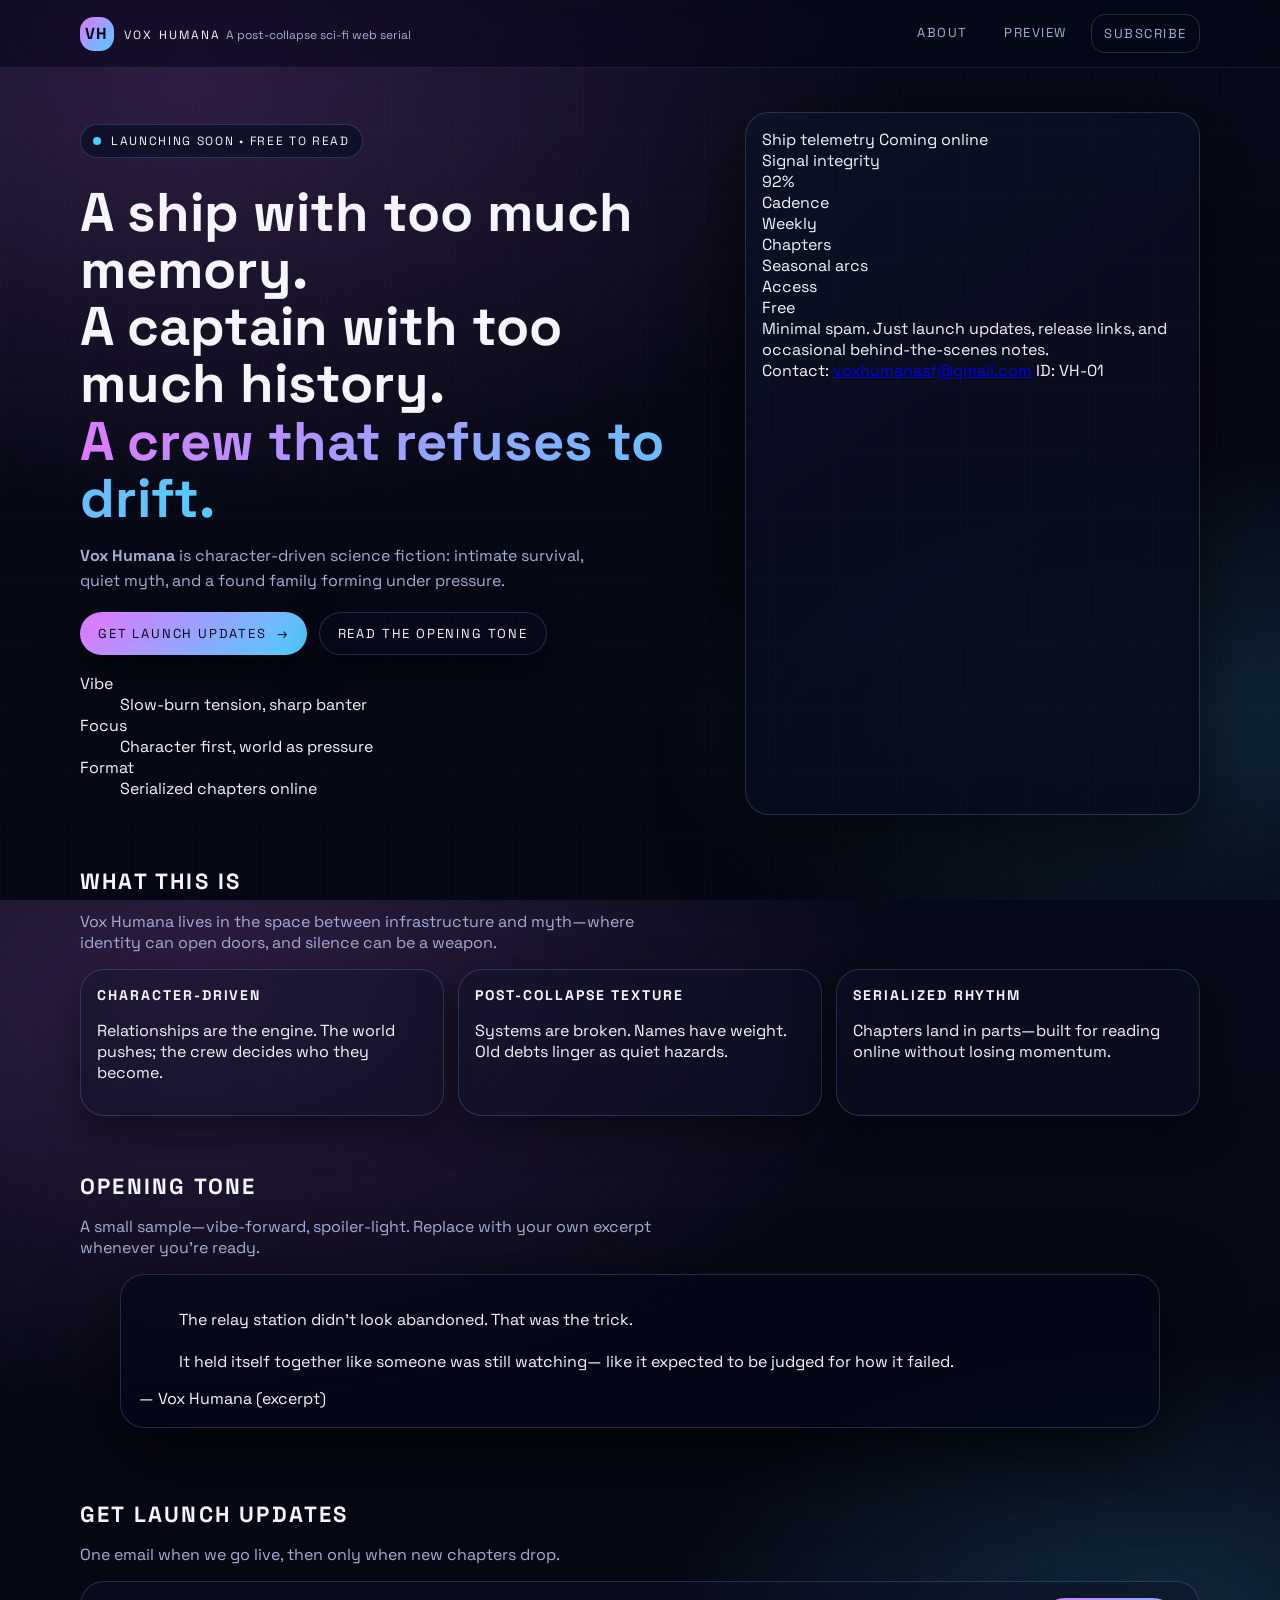
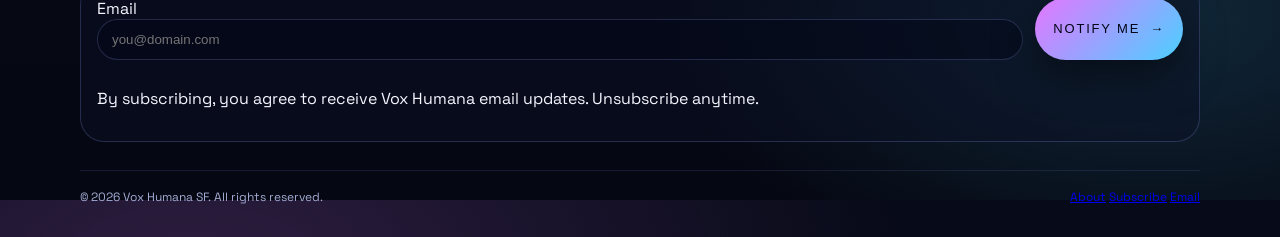
==== index.html @ fac0cde0 "Alterations General alterations." ====
<!DOCTYPE html>
<html lang="en">
<head>
  <meta charset="UTF-8" />
  <meta name="viewport" content="width=device-width, initial-scale=1" />
  <title>Vox Humana · A Post-Collapse Sci-Fi Web Serial</title>
  <meta name="description" content="Vox Humana is a character-driven science fiction web serial about a ship, a myth, and the people trying to live with both. Launching soon at voxhumanasf.com." />
  <meta name="robots" content="index,follow" />

  <!-- Open Graph / Social -->
  <meta property="og:type" content="website" />
  <meta property="og:title" content="Vox Humana – Web Serial Fiction Coming Soon" />
  <meta property="og:description" content="A ship with too much memory, a captain with too much history, and a crew that refuses to drift. Vox Humana is a web serial science fiction story, launching soon." />
  <meta property="og:url" content="https://voxhumanasf.com" />
  <meta property="og:image" content="https://voxhumanasf.com/og-image.jpg" />

  <!-- Twitter Card -->
  <meta name="twitter:card" content="summary_large_image" />
  <meta name="twitter:title" content="Vox Humana – Web Serial Fiction Coming Soon" />
  <meta name="twitter:description" content="Character-driven SF about a ship, a myth, and the crew caught between them. Vox Humana launches soon at voxhumanasf.com." />
  <meta name="twitter:image" content="https://voxhumanasf.com/og-image.jpg" />

  <!-- Schema.org -->
  <script type="application/ld+json">
  {
    "@context": "https://schema.org",
    "@type": "CreativeWorkSeries",
    "name": "Vox Humana",
    "alternateName": "Vox Humana SF",
    "url": "https://voxhumanasf.com",
    "inLanguage": "en-US",
    "isAccessibleForFree": true,
    "description": "Vox Humana is a character-driven science fiction web serial about a ship, a myth, and the people trying to live with both.",
    "author": {
      "@type": "Person",
      "name": ""
    }
  }
  </script>

  <!-- Favicon -->
  <link rel="icon" type="image/x-icon" href="/favicon.ico" />

  <!-- Fonts -->
  <link rel="preconnect" href="https://fonts.googleapis.com" />
  <link rel="preconnect" href="https://fonts.gstatic.com" crossorigin />
  <link href="https://fonts.googleapis.com/css2?family=Space+Grotesk:wght@400;500;600;700&display=swap" rel="stylesheet" />

  <link href="style.css" rel="stylesheet" />
</head>

<body>
  <a class="skip" href="#content">Skip to content</a>

  <div class="bg" aria-hidden="true"></div>

  <header class="topbar">
    <div class="wrap topbar-inner">
      <a class="brand" href="#" aria-label="Vox Humana home">
        <span class="brand-mark" aria-hidden="true">VH</span>
        <span class="brand-text">
          <span class="brand-kicker">Vox Humana</span>
          <span class="brand-sub">A post-collapse sci-fi web serial</span>
        </span>
      </a>

      <nav class="nav" aria-label="Primary">
        <a href="#about">About</a>
        <a href="#preview">Preview</a>
        <a href="#subscribe" class="nav-cta">Subscribe</a>
      </nav>
    </div>
  </header>

  <main id="content" class="wrap">
    <section class="hero" aria-label="Intro">
      <div class="hero-copy">
        <p class="badge">
          <span class="dot" aria-hidden="true"></span>
          Launching soon • free to read
        </p>

        <h1>
          A ship with too much memory.<br/>
          A captain with too much history.<br/>
          <span class="grad">A crew that refuses to drift.</span>
        </h1>

        <p class="lede">
          <strong>Vox Humana</strong> is character-driven science fiction: intimate survival, quiet myth, and
          a found family forming under pressure.
        </p>

        <div class="cta-row">
          <a class="btn primary" href="#subscribe">
            Get launch updates
            <span class="arrow" aria-hidden="true">→</span>
          </a>
          <a class="btn ghost" href="#preview">Read the opening tone</a>
        </div>

        <dl class="signals" aria-label="Series signals">
          <div class="sig">
            <dt>Vibe</dt>
            <dd>Slow-burn tension, sharp banter</dd>
          </div>
          <div class="sig">
            <dt>Focus</dt>
            <dd>Character first, world as pressure</dd>
          </div>
          <div class="sig">
            <dt>Format</dt>
            <dd>Serialized chapters online</dd>
          </div>
        </dl>
      </div>

      <aside class="hero-panel" aria-label="Status panel">
        <div class="panel-head">
          <span class="panel-title">Ship telemetry</span>
          <span class="panel-status">
            <span class="status-led" aria-hidden="true"></span>
            Coming online
          </span>
        </div>

        <div class="panel-body">
          <div class="metric">
            <div class="m-label">Signal integrity</div>
            <div class="m-value">92%</div>
            <div class="m-bar" role="presentation"><span style="width:92%"></span></div>
          </div>

          <div class="grid">
            <div class="cell">
              <div class="c-label">Cadence</div>
              <div class="c-value">Weekly</div>
            </div>
            <div class="cell">
              <div class="c-label">Chapters</div>
              <div class="c-value">Seasonal arcs</div>
            </div>
            <div class="cell">
              <div class="c-label">Access</div>
              <div class="c-value">Free</div>
            </div>
          </div>

          <div class="panel-note">
            Minimal spam. Just launch updates, release links, and occasional behind-the-scenes notes.
          </div>
        </div>

        <div class="panel-foot">
          <span class="tiny">
            Contact:
            <a href="mailto:voxhumanasf@gmail.com">voxhumanasf@gmail.com</a>
          </span>
          <span class="tiny muted">ID: VH-01</span>
        </div>
      </aside>
    </section>

    <section id="about" class="section">
      <div class="section-head">
        <h2>What this is</h2>
        <p>
          Vox Humana lives in the space between infrastructure and myth—where identity can open doors,
          and silence can be a weapon.
        </p>
      </div>

      <div class="cards">
        <article class="card">
          <h3>Character-driven</h3>
          <p>Relationships are the engine. The world pushes; the crew decides who they become.</p>
        </article>
        <article class="card">
          <h3>Post-collapse texture</h3>
          <p>Systems are broken. Names have weight. Old debts linger as quiet hazards.</p>
        </article>
        <article class="card">
          <h3>Serialized rhythm</h3>
          <p>Chapters land in parts—built for reading online without losing momentum.</p>
        </article>
      </div>
    </section>

    <section id="preview" class="section preview" aria-label="Preview">
      <div class="section-head">
        <h2>Opening tone</h2>
        <p>A small sample—vibe-forward, spoiler-light. Replace with your own excerpt whenever you’re ready.</p>
      </div>

      <figure class="excerpt" role="group" aria-label="Excerpt">
        <blockquote>
          The relay station didn’t look abandoned. That was the trick.<br/><br/>
          It held itself together like someone was still watching—
          like it expected to be judged for how it failed.
        </blockquote>
        <figcaption>— Vox Humana (excerpt)</figcaption>
      </figure>
    </section>

    <section id="subscribe" class="section subscribe" aria-label="Subscribe">
      <div class="section-head">
        <h2>Get launch updates</h2>
        <p>One email when we go live, then only when new chapters drop.</p>
      </div>

      <form class="form" id="signup" novalidate>
        <label class="field">
          <span>Email</span>
          <input id="email" name="email" type="email" autocomplete="email" placeholder="you@domain.com" required />
        </label>

        <button class="btn primary" type="submit">
          Notify me
          <span class="arrow" aria-hidden="true">→</span>
        </button>

        <p class="fineprint">
          By subscribing, you agree to receive Vox Humana email updates. Unsubscribe anytime.
        </p>

        <div class="form-msg" id="msg" role="status" aria-live="polite"></div>
      </form>
    </section>

    <footer class="footer">
      <div class="footer-inner">
        <span>© <span id="year"></span> Vox Humana SF. All rights reserved.</span>
        <span class="footer-links">
          <a href="#about">About</a>
          <a href="#subscribe">Subscribe</a>
          <a href="mailto:voxhumanasf@gmail.com">Email</a>
        </span>
      </div>
    </footer>
  </main>

  <script>
    // Year
    document.getElementById("year").textContent = new Date().getFullYear();

    // Lightweight client-side validation (no backend wired)
    const form = document.getElementById("signup");
    const email = document.getElementById("email");
    const msg = document.getElementById("msg");

    function setMsg(type, text) {
      msg.className = "form-msg " + type;
      msg.textContent = text;
    }

    form.addEventListener("submit", (e) => {
      e.preventDefault();
      const value = (email.value || "").trim();

      if (!value) {
        email.focus();
        setMsg("error", "Add an email address to get launch updates.");
        return;
      }

      if (!email.checkValidity()) {
        email.focus();
        setMsg("error", "That email doesn’t look right. Double-check the format.");
        return;
      }

      // TODO: connect to your provider (Buttondown/Mailchimp/etc.)
      setMsg("success", "You’re on the list. Watch for launch day.");
      form.reset();
    });
  </script>
</body>
</html>
---- style.css ----
/* Vox Humana — Landing Page Styles
   Clean sci-fi aesthetic · glass panels · accessible contrast
*/

:root {
  --bg0: #050712;
  --bg1: #070a18;

  --surface: rgba(11, 16, 36, 0.78);
  --surface-soft: rgba(12, 18, 40, 0.42);
  --stroke: rgba(148, 163, 255, 0.22);

  --text-main: #f5f5ff;
  --text-muted: #a6add6;

  --accent-a: #e476ff;
  --accent-b: #4bd0ff;

  --shadow-lg: 0 28px 80px rgba(0, 0, 0, 0.65);
  --shadow-md: 0 14px 40px rgba(0, 0, 0, 0.5);
  --focus-ring: 0 0 0 3px rgba(75, 208, 255, 0.25);

  --radius-sm: 14px;
  --radius-md: 18px;
  --radius-lg: 24px;
  --radius-pill: 999px;

  --max-width: 1120px;
}

/* Reset / Base */
* {
  box-sizing: border-box;
}

html,
body {
  height: 100%;
}

body {
  margin: 0;
  font-family: "Space Grotesk", system-ui, -apple-system, Segoe UI, Roboto,
    Arial, sans-serif;
  color: var(--text-main);
  background:
    radial-gradient(
      1200px 700px at 15% 10%,
      rgba(228, 118, 255, 0.18),
      transparent 60%
    ),
    radial-gradient(
      900px 500px at 90% 80%,
      rgba(75, 208, 255, 0.16),
      transparent 55%
    ),
    linear-gradient(180deg, var(--bg1), var(--bg0));
}

/* Background texture */
.bg {
  position: fixed;
  inset: 0;
  pointer-events: none;
  opacity: 0.55;
  background:
    repeating-linear-gradient(
      90deg,
      rgba(255, 255, 255, 0.02) 0 1px,
      transparent 1px 64px
    ),
    repeating-linear-gradient(
      0deg,
      rgba(255, 255, 255, 0.02) 0 1px,
      transparent 1px 64px
    );
  mix-blend-mode: screen;
}

/* Layout helpers */
.wrap {
  width: min(var(--max-width), calc(100% - 32px));
  margin-inline: auto;
}

.skip {
  position: absolute;
  left: -999px;
}

.skip:focus {
  left: 16px;
  top: 16px;
  padding: 10px 12px;
  background: rgba(2, 6, 23, 0.9);
  border-radius: var(--radius-sm);
  z-index: 9999;
}

/* Topbar */
.topbar {
  position: sticky;
  top: 0;
  z-index: 50;
  backdrop-filter: blur(14px) saturate(140%);
  background: rgba(5, 7, 18, 0.55);
  border-bottom: 1px solid rgba(148, 163, 255, 0.12);
}

.topbar-inner {
  display: flex;
  justify-content: space-between;
  align-items: center;
  padding: 14px 0;
}

/* Brand */
.brand {
  display: flex;
  align-items: center;
  gap: 10px;
  text-decoration: none;
  color: var(--text-main);
}

.brand-mark {
  width: 34px;
  height: 34px;
  display: grid;
  place-items: center;
  border-radius: var(--radius-sm);
  font-weight: 700;
  letter-spacing: 0.12em;
  background: linear-gradient(135deg, var(--accent-a), var(--accent-b));
  color: #020617;
}

.brand-kicker {
  font-size: 12px;
  letter-spacing: 0.18em;
  text-transform: uppercase;
}

.brand-sub {
  font-size: 12px;
  color: var(--text-muted);
}

/* Nav */
.nav {
  display: flex;
  gap: 12px;
}

.nav a {
  text-decoration: none;
  color: var(--text-muted);
  font-size: 13px;
  letter-spacing: 0.12em;
  text-transform: uppercase;
  padding: 10px 12px;
  border-radius: var(--radius-sm);
}

.nav a:hover {
  background: rgba(148, 163, 255, 0.08);
}

.nav-cta {
  border: 1px solid var(--stroke);
}

/* Hero */
.hero {
  display: grid;
  grid-template-columns: 1.4fr 1fr;
  gap: 28px;
  padding: 44px 0 24px;
}

.badge {
  display: inline-flex;
  align-items: center;
  gap: 10px;
  padding: 8px 12px;
  font-size: 12px;
  text-transform: uppercase;
  letter-spacing: 0.14em;
  border-radius: var(--radius-pill);
  background: var(--surface);
  border: 1px solid var(--stroke);
}

.dot {
  width: 8px;
  height: 8px;
  border-radius: 50%;
  background: var(--accent-b);
  box-shadow: 0 0 0 0 rgba(75, 208, 255, 0.6);
  animation: pulse 1.8s infinite;
}

@keyframes pulse {
  0% {
    box-shadow: 0 0 0 0 rgba(75, 208, 255, 0.6);
  }
  70% {
    box-shadow: 0 0 0 14px rgba(75, 208, 255, 0);
  }
  100% {
    box-shadow: 0 0 0 0 rgba(75, 208, 255, 0);
  }
}

h1 {
  margin: 14px 0 10px;
  font-size: clamp(2.1rem, 3vw + 1rem, 3.4rem);
  line-height: 1.05;
}

.grad {
  background: linear-gradient(135deg, var(--accent-a), var(--accent-b));
  -webkit-background-clip: text;
  background-clip: text;
  color: transparent;
}

.lede {
  max-width: 52ch;
  color: var(--text-muted);
  line-height: 1.6;
}

/* Buttons */
.cta-row {
  display: flex;
  gap: 12px;
  margin: 18px 0;
  flex-wrap: wrap;
}

.btn {
  display: inline-flex;
  align-items: center;
  gap: 10px;
  padding: 12px 18px;
  border-radius: var(--radius-pill);
  font-size: 13px;
  letter-spacing: 0.14em;
  text-transform: uppercase;
  text-decoration: none;
  border: 1px solid var(--stroke);
  background: var(--surface);
  color: var(--text-main);
  box-shadow: var(--shadow-md);
  transition: transform 0.15s ease;
}

.btn:hover {
  transform: translateY(-1px);
}

.btn.primary {
  background: linear-gradient(135deg, var(--accent-a), var(--accent-b));
  color: #020617;
  border: none;
}

.btn.ghost {
  background: rgba(12, 18, 40, 0.2);
}

/* Hero panel */
.hero-panel {
  border-radius: var(--radius-lg);
  padding: 16px;
  background: linear-gradient(
    145deg,
    rgba(12, 18, 40, 0.75),
    rgba(6, 10, 24, 0.85)
  );
  border: 1px solid var(--stroke);
  box-shadow: var(--shadow-lg);
}

/* Sections */
.section {
  padding: 28px 0;
}

.section-head h2 {
  margin: 0;
  font-size: 22px;
  letter-spacing: 0.1em;
  text-transform: uppercase;
}

.section-head p {
  color: var(--text-muted);
  max-width: 60ch;
}

/* Cards */
.cards {
  display: grid;
  grid-template-columns: repeat(3, 1fr);
  gap: 14px;
}

.card {
  background: var(--surface-soft);
  border-radius: var(--radius-lg);
  padding: 16px;
  border: 1px solid var(--stroke);
  box-shadow: var(--shadow-md);
}

.card h3 {
  margin: 0 0 8px;
  font-size: 14px;
  letter-spacing: 0.14em;
  text-transform: uppercase;
}

/* Excerpt */
.excerpt {
  background: rgba(2, 6, 23, 0.6);
  border-radius: var(--radius-lg);
  padding: 18px;
  border: 1px solid var(--stroke);
  box-shadow: var(--shadow-lg);
}

/* Subscribe form */
.form {
  display: grid;
  grid-template-columns: 1fr auto;
  gap: 12px;
  padding: 16px;
  border-radius: var(--radius-lg);
  background: var(--surface-soft);
  border: 1px solid var(--stroke);
}

input[type="email"] {
  width: 100%;
  padding: 12px 14px;
  border-radius: var(--radius-pill);
  border: 1px solid var(--stroke);
  background: rgba(2, 6, 23, 0.5);
  color: var(--text-main);
}

input:focus-visible {
  outline: none;
  box-shadow: var(--focus-ring);
}

/* Footer */
.footer {
  border-top: 1px solid rgba(148, 163, 255, 0.12);
  padding: 18px 0 32px;
  font-size: 12px;
  color: var(--text-muted);
}

.footer-inner {
  display: flex;
  justify-content: space-between;
  gap: 12px;
  flex-wrap: wrap;
}

/* Responsive */
@media (max-width: 960px) {
  .hero {
    grid-template-columns: 1fr;
  }
  .cards {
    grid-template-columns: 1fr;
  }
  .form {
    grid-template-columns: 1fr;
  }
}

/* Reduced motion */
@media (prefers-reduced-motion: reduce) {
  .dot {
    animation: none;
  }
  .btn {
    transition: none;
  }
}
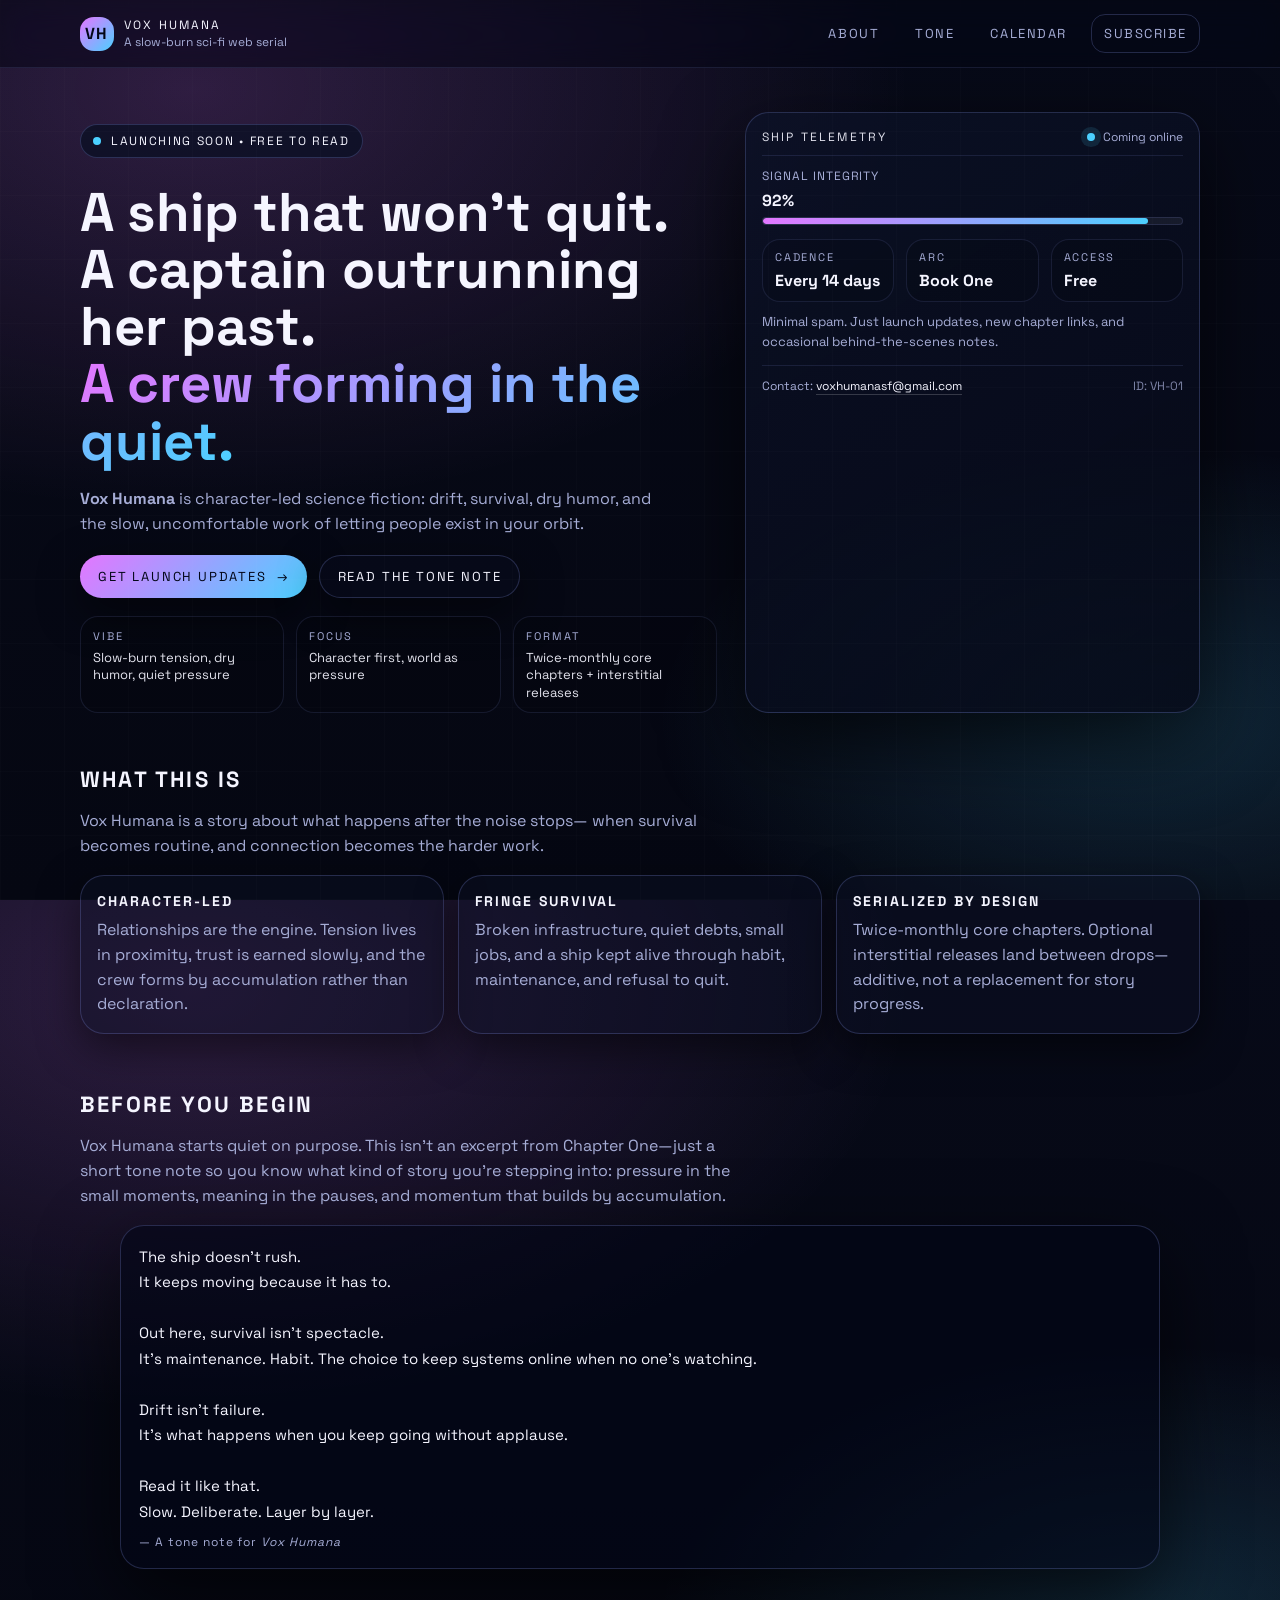
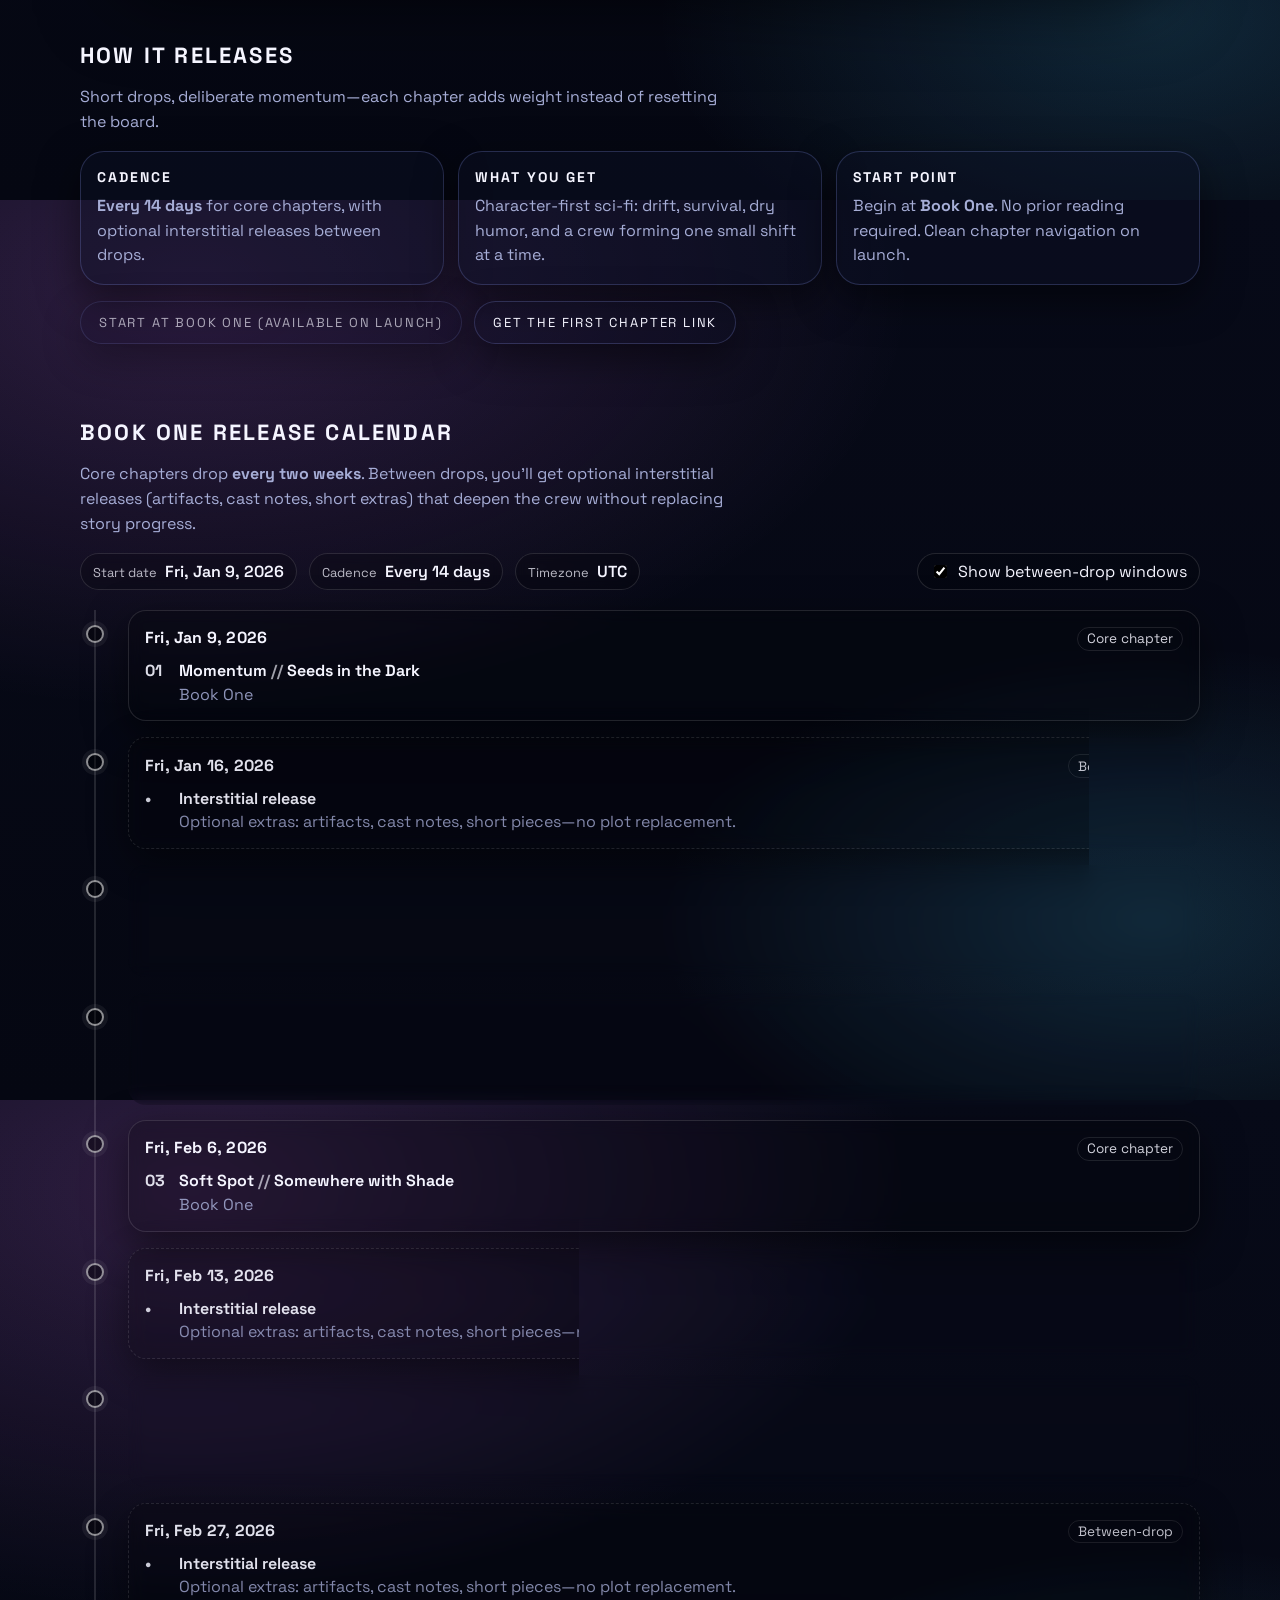
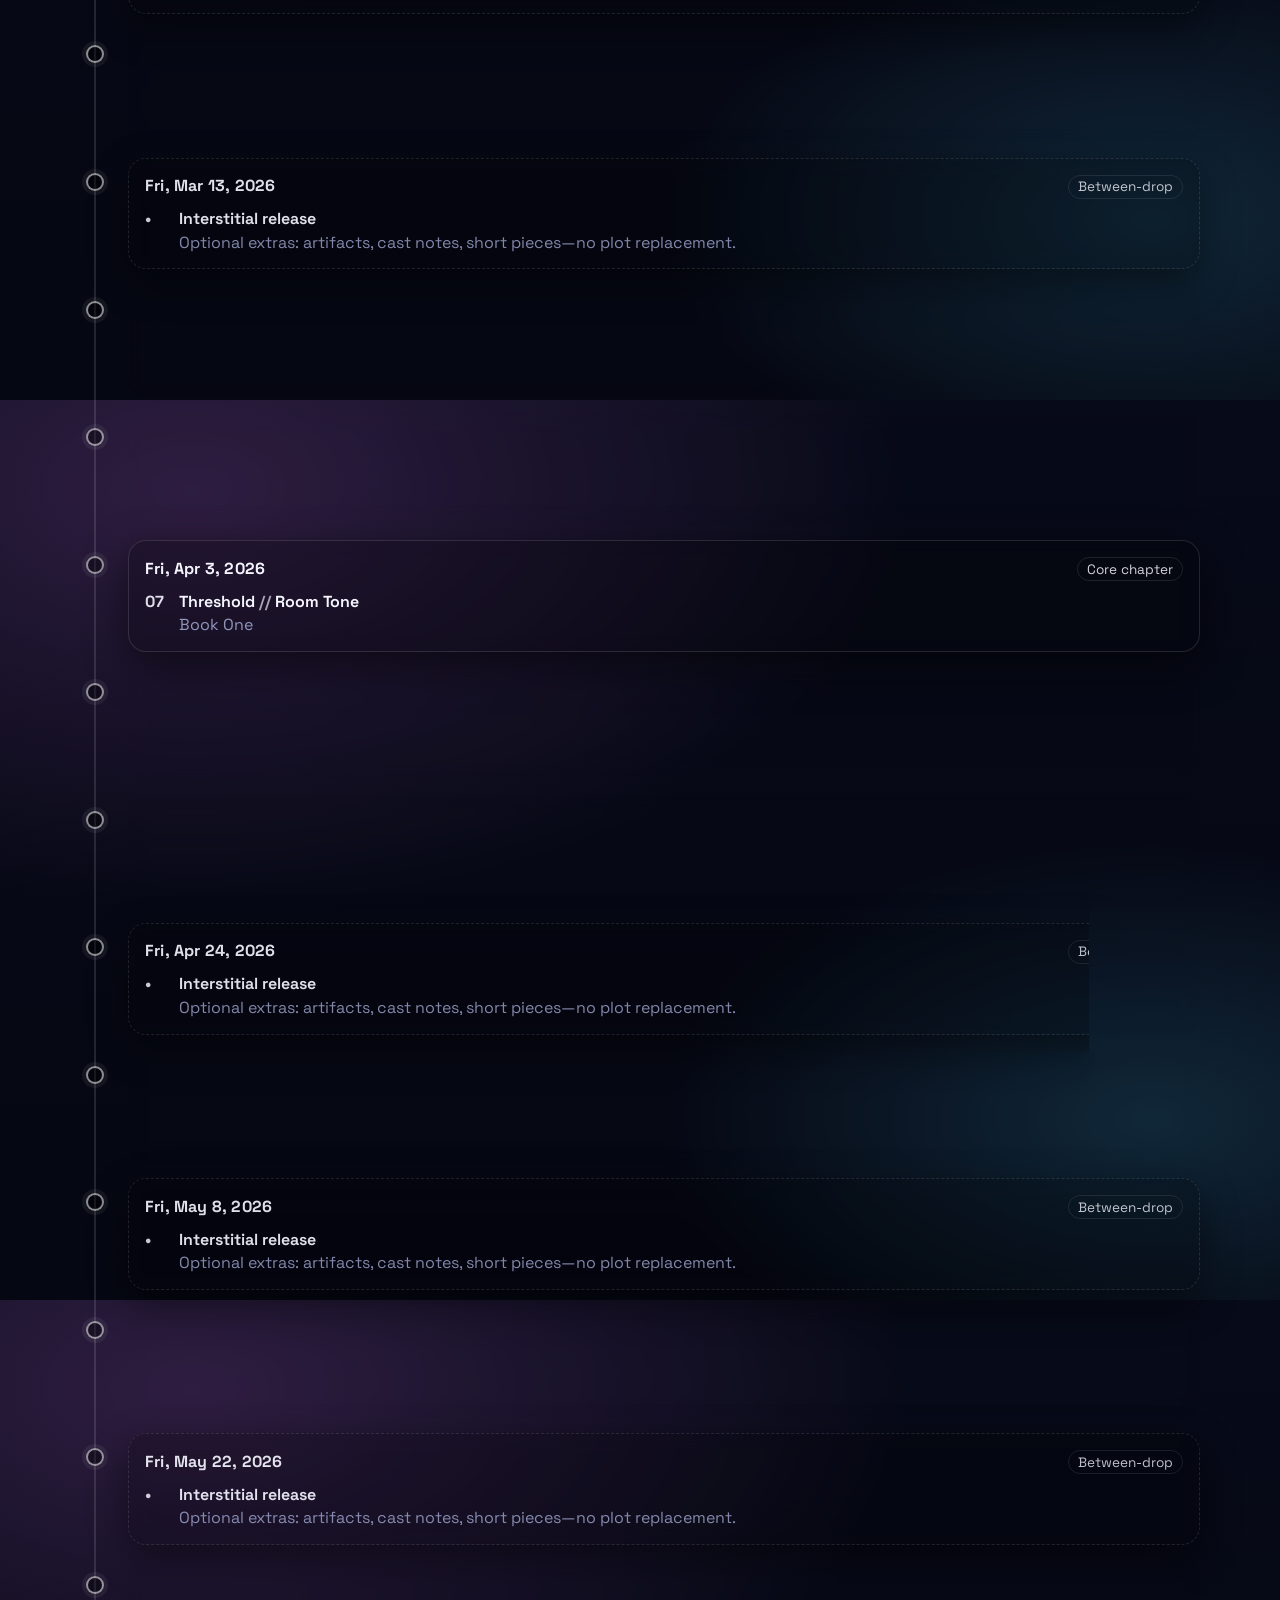
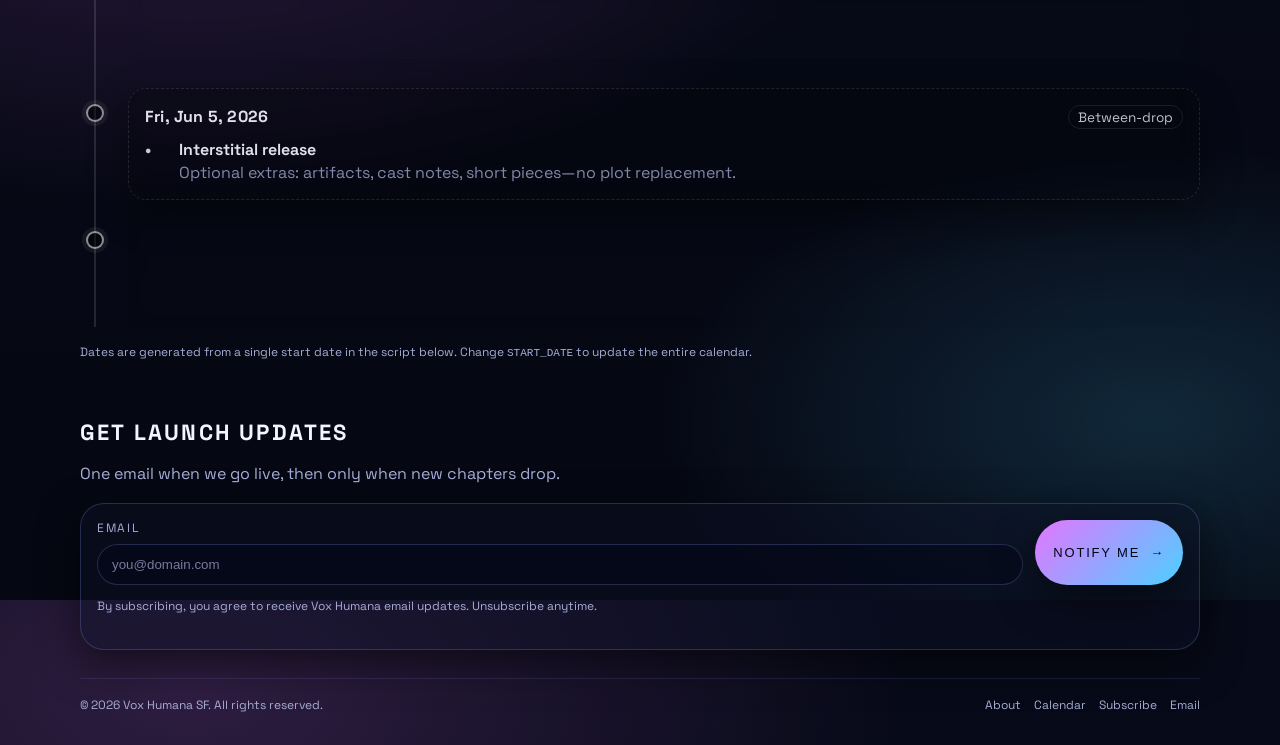
==== commit 5422f28e: "Added Calendar" ====
--- a/index.html
+++ b/index.html
@@ -3,21 +3,22 @@
 <head>
   <meta charset="UTF-8" />
   <meta name="viewport" content="width=device-width, initial-scale=1" />
-  <title>Vox Humana · A Post-Collapse Sci-Fi Web Serial</title>
-  <meta name="description" content="Vox Humana is a character-driven science fiction web serial about a ship, a myth, and the people trying to live with both. Launching soon at voxhumanasf.com." />
+  <title>Vox Humana · A Slow-Burn Sci-Fi Web Serial</title>
+
+  <meta name="description" content="Vox Humana is a character-led sci-fi web serial about drift, debt, and the uneasy beginnings of a crew. Free to read. Launching soon at voxhumanasf.com." />
   <meta name="robots" content="index,follow" />
 
   <!-- Open Graph / Social -->
   <meta property="og:type" content="website" />
   <meta property="og:title" content="Vox Humana – Web Serial Fiction Coming Soon" />
-  <meta property="og:description" content="A ship with too much memory, a captain with too much history, and a crew that refuses to drift. Vox Humana is a web serial science fiction story, launching soon." />
+  <meta property="og:description" content="A ship that won’t quit, a captain outrunning her past, and a crew forming in the quiet. Vox Humana is a twice-monthly serial with interstitial releases between drops." />
   <meta property="og:url" content="https://voxhumanasf.com" />
   <meta property="og:image" content="https://voxhumanasf.com/og-image.jpg" />
 
   <!-- Twitter Card -->
   <meta name="twitter:card" content="summary_large_image" />
   <meta name="twitter:title" content="Vox Humana – Web Serial Fiction Coming Soon" />
-  <meta name="twitter:description" content="Character-driven SF about a ship, a myth, and the crew caught between them. Vox Humana launches soon at voxhumanasf.com." />
+  <meta name="twitter:description" content="A character-led sci-fi serial: twice-monthly core chapters, plus interstitial releases between drops. Launching soon at voxhumanasf.com." />
   <meta name="twitter:image" content="https://voxhumanasf.com/og-image.jpg" />
 
   <!-- Schema.org -->
@@ -30,7 +31,7 @@
     "url": "https://voxhumanasf.com",
     "inLanguage": "en-US",
     "isAccessibleForFree": true,
-    "description": "Vox Humana is a character-driven science fiction web serial about a ship, a myth, and the people trying to live with both.",
+    "description": "Vox Humana is a character-led science fiction web serial about drift, debt, and the uneasy beginnings of a crew.",
     "author": {
       "@type": "Person",
       "name": ""
@@ -51,7 +52,6 @@
 
 <body>
   <a class="skip" href="#content">Skip to content</a>
-
   <div class="bg" aria-hidden="true"></div>
 
   <header class="topbar">
@@ -60,13 +60,14 @@
         <span class="brand-mark" aria-hidden="true">VH</span>
         <span class="brand-text">
           <span class="brand-kicker">Vox Humana</span>
-          <span class="brand-sub">A post-collapse sci-fi web serial</span>
+          <span class="brand-sub">A slow-burn sci-fi web serial</span>
         </span>
       </a>
 
       <nav class="nav" aria-label="Primary">
         <a href="#about">About</a>
-        <a href="#preview">Preview</a>
+        <a href="#preview">Tone</a>
+        <a href="#calendar">Calendar</a>
         <a href="#subscribe" class="nav-cta">Subscribe</a>
       </nav>
     </div>
@@ -81,14 +82,14 @@
         </p>
 
         <h1>
-          A ship with too much memory.<br/>
-          A captain with too much history.<br/>
-          <span class="grad">A crew that refuses to drift.</span>
+          A ship that won’t quit.<br/>
+          A captain outrunning her past.<br/>
+          <span class="grad">A crew forming in the quiet.</span>
         </h1>
 
         <p class="lede">
-          <strong>Vox Humana</strong> is character-driven science fiction: intimate survival, quiet myth, and
-          a found family forming under pressure.
+          <strong>Vox Humana</strong> is character-led science fiction: drift, survival, dry humor, and the slow,
+          uncomfortable work of letting people exist in your orbit.
         </p>
 
         <div class="cta-row">
@@ -96,13 +97,13 @@
             Get launch updates
             <span class="arrow" aria-hidden="true">→</span>
           </a>
-          <a class="btn ghost" href="#preview">Read the opening tone</a>
+          <a class="btn ghost" href="#preview">Read the tone note</a>
         </div>
 
         <dl class="signals" aria-label="Series signals">
           <div class="sig">
             <dt>Vibe</dt>
-            <dd>Slow-burn tension, sharp banter</dd>
+            <dd>Slow-burn tension, dry humor, quiet pressure</dd>
           </div>
           <div class="sig">
             <dt>Focus</dt>
@@ -110,7 +111,7 @@
           </div>
           <div class="sig">
             <dt>Format</dt>
-            <dd>Serialized chapters online</dd>
+            <dd>Twice-monthly core chapters + interstitial releases</dd>
           </div>
         </dl>
       </div>
@@ -134,11 +135,11 @@
           <div class="grid">
             <div class="cell">
               <div class="c-label">Cadence</div>
-              <div class="c-value">Weekly</div>
+              <div class="c-value">Every 14 days</div>
             </div>
             <div class="cell">
-              <div class="c-label">Chapters</div>
-              <div class="c-value">Seasonal arcs</div>
+              <div class="c-label">Arc</div>
+              <div class="c-value">Book One</div>
             </div>
             <div class="cell">
               <div class="c-label">Access</div>
@@ -147,7 +148,7 @@
           </div>
 
           <div class="panel-note">
-            Minimal spam. Just launch updates, release links, and occasional behind-the-scenes notes.
+            Minimal spam. Just launch updates, new chapter links, and occasional behind-the-scenes notes.
           </div>
         </div>
 
@@ -165,41 +166,139 @@
       <div class="section-head">
         <h2>What this is</h2>
         <p>
-          Vox Humana lives in the space between infrastructure and myth—where identity can open doors,
-          and silence can be a weapon.
+          Vox Humana is a story about what happens after the noise stops—
+          when survival becomes routine, and connection becomes the harder work.
         </p>
       </div>
 
       <div class="cards">
         <article class="card">
-          <h3>Character-driven</h3>
-          <p>Relationships are the engine. The world pushes; the crew decides who they become.</p>
-        </article>
-        <article class="card">
-          <h3>Post-collapse texture</h3>
-          <p>Systems are broken. Names have weight. Old debts linger as quiet hazards.</p>
-        </article>
-        <article class="card">
-          <h3>Serialized rhythm</h3>
-          <p>Chapters land in parts—built for reading online without losing momentum.</p>
-        </article>
-      </div>
-    </section>
-
-    <section id="preview" class="section preview" aria-label="Preview">
+          <h3>Character-led</h3>
+          <p>
+            Relationships are the engine. Tension lives in proximity, trust is earned slowly,
+            and the crew forms by accumulation rather than declaration.
+          </p>
+        </article>
+
+        <article class="card">
+          <h3>Fringe survival</h3>
+          <p>
+            Broken infrastructure, quiet debts, small jobs, and a ship kept alive
+            through habit, maintenance, and refusal to quit.
+          </p>
+        </article>
+
+        <article class="card">
+          <h3>Serialized by design</h3>
+          <p>
+            Twice-monthly core chapters. Optional interstitial releases land between drops—
+            additive, not a replacement for story progress.
+          </p>
+        </article>
+      </div>
+    </section>
+
+    <section id="preview" class="section preview" aria-label="Tone note">
       <div class="section-head">
-        <h2>Opening tone</h2>
-        <p>A small sample—vibe-forward, spoiler-light. Replace with your own excerpt whenever you’re ready.</p>
-      </div>
-
-      <figure class="excerpt" role="group" aria-label="Excerpt">
+        <h2>Before you begin</h2>
+        <p>
+          Vox Humana starts quiet on purpose. This isn’t an excerpt from Chapter One—just a short tone note
+          so you know what kind of story you’re stepping into: pressure in the small moments, meaning in the pauses,
+          and momentum that builds by accumulation.
+        </p>
+      </div>
+
+      <figure class="excerpt" role="group" aria-label="Tone note">
         <blockquote>
-          The relay station didn’t look abandoned. That was the trick.<br/><br/>
-          It held itself together like someone was still watching—
-          like it expected to be judged for how it failed.
+          The ship doesn’t rush.<br/>
+          It keeps moving because it has to.<br/><br/>
+
+          Out here, survival isn’t spectacle.<br/>
+          It’s maintenance. Habit. The choice to keep systems online when no one’s watching.<br/><br/>
+
+          Drift isn’t failure.<br/>
+          It’s what happens when you keep going without applause.<br/><br/>
+
+          Read it like that.<br/>
+          Slow. Deliberate. Layer by layer.
         </blockquote>
-        <figcaption>— Vox Humana (excerpt)</figcaption>
+        <figcaption>— A tone note for <em>Vox Humana</em></figcaption>
       </figure>
+    </section>
+
+    <section id="details" class="section" aria-label="Release details">
+      <div class="section-head">
+        <h2>How it releases</h2>
+        <p>
+          Short drops, deliberate momentum—each chapter adds weight instead of resetting the board.
+        </p>
+      </div>
+
+      <div class="cards">
+        <article class="card">
+          <h3>Cadence</h3>
+          <p><strong>Every 14 days</strong> for core chapters, with optional interstitial releases between drops.</p>
+        </article>
+
+        <article class="card">
+          <h3>What you get</h3>
+          <p>Character-first sci-fi: drift, survival, dry humor, and a crew forming one small shift at a time.</p>
+        </article>
+
+        <article class="card">
+          <h3>Start point</h3>
+          <p>Begin at <strong>Book One</strong>. No prior reading required. Clean chapter navigation on launch.</p>
+        </article>
+      </div>
+
+      <div class="cta-row" style="margin-top: 1rem;">
+        <a class="btn ghost" href="#" aria-disabled="true" onclick="return false;">
+          Start at Book One (available on launch)
+        </a>
+        <a class="btn ghost" href="#subscribe">
+          Get the first chapter link
+        </a>
+      </div>
+    </section>
+
+    <section id="calendar" class="section calendar" aria-label="Book One release calendar">
+      <div class="section-head">
+        <h2>Book One release calendar</h2>
+        <p>
+          Core chapters drop <strong>every two weeks</strong>. Between drops, you’ll get optional interstitial releases
+          (artifacts, cast notes, short extras) that deepen the crew without replacing story progress.
+        </p>
+      </div>
+
+      <div class="calendar-controls" role="group" aria-label="Calendar controls">
+        <div class="calendar-meta">
+          <div class="meta-pill">
+            <span class="meta-label">Start date</span>
+            <span class="meta-value" id="calStartPretty">—</span>
+          </div>
+          <div class="meta-pill">
+            <span class="meta-label">Cadence</span>
+            <span class="meta-value">Every 14 days</span>
+          </div>
+          <div class="meta-pill">
+            <span class="meta-label">Timezone</span>
+            <span class="meta-value" id="calTz">—</span>
+          </div>
+        </div>
+
+        <label class="toggle">
+          <input type="checkbox" id="showInterludes" checked />
+          <span>Show between-drop windows</span>
+        </label>
+      </div>
+
+      <ol class="timeline" id="releaseTimeline" aria-label="Release timeline">
+        <!-- Items populated by JS -->
+      </ol>
+
+      <p class="fineprint calendar-note">
+        Dates are generated from a single start date in the script below. Change <code>START_DATE</code> to update the entire calendar.
+      </p>
     </section>
 
     <section id="subscribe" class="section subscribe" aria-label="Subscribe">
@@ -232,6 +331,7 @@
         <span>© <span id="year"></span> Vox Humana SF. All rights reserved.</span>
         <span class="footer-links">
           <a href="#about">About</a>
+          <a href="#calendar">Calendar</a>
           <a href="#subscribe">Subscribe</a>
           <a href="mailto:voxhumanasf@gmail.com">Email</a>
         </span>
@@ -240,7 +340,9 @@
   </main>
 
   <script>
-    // Year
+    // =========================
+    // Global: Year + Signup
+    // =========================
     document.getElementById("year").textContent = new Date().getFullYear();
 
     // Lightweight client-side validation (no backend wired)
@@ -274,5 +376,121 @@
       form.reset();
     });
   </script>
+
+  <script>
+    // =========================
+    // Release Calendar Settings
+    // =========================
+    // EDIT THIS DATE to shift the whole calendar:
+    // Use ISO format: YYYY-MM-DD
+    const START_DATE = "2026-01-09";     // <-- change me
+    const INTERVAL_DAYS = 14;            // core chapter cadence
+    const INCLUDE_INTERLUDES_DEFAULT = true;
+
+    // Chapter data (Book One)
+    const CHAPTERS = [
+      { num: "01", a: "Momentum",            b: "Seeds in the Dark" },
+      { num: "02", a: "Echo Drift",          b: "Curiosity’s Allowed" },
+      { num: "03", a: "Soft Spot",           b: "Somewhere with Shade" },
+      { num: "04", a: "Pattern Recognition", b: "The Door Left Open" },
+      { num: "05", a: "Decision Vector",     b: "For Whoever’s Left" },
+      { num: "06", a: "No Way Back",         b: "Born First" },
+      { num: "07", a: "Threshold",           b: "Room Tone" },
+      { num: "08", a: "Half-Open",           b: "Presence" },
+      { num: "09", a: "Audition",            b: "Audition" },
+      { num: "10", a: "Manual Mode",         b: "Location Only" },
+      { num: "11", a: "Resonance",           b: "Resonance" },
+      { num: "12", a: "Epilogue",            b: "Black Box" }
+    ];
+
+    function addDays(date, days) {
+      const d = new Date(date);
+      d.setDate(d.getDate() + days);
+      return d;
+    }
+
+    function formatDate(d) {
+      return new Intl.DateTimeFormat(undefined, {
+        weekday: "short",
+        year: "numeric",
+        month: "short",
+        day: "numeric"
+      }).format(d);
+    }
+
+    function getTimezoneLabel() {
+      try {
+        return Intl.DateTimeFormat().resolvedOptions().timeZone || "Local";
+      } catch {
+        return "Local";
+      }
+    }
+
+    function buildTimeline(includeInterludes) {
+      const list = document.getElementById("releaseTimeline");
+      list.innerHTML = "";
+
+      // Parse start date in local time safely (noon avoids DST edge weirdness)
+      const start = new Date(START_DATE + "T12:00:00");
+      document.getElementById("calStartPretty").textContent = formatDate(start);
+      document.getElementById("calTz").textContent = getTimezoneLabel();
+
+      CHAPTERS.forEach((ch, idx) => {
+        const releaseDate = addDays(start, idx * INTERVAL_DAYS);
+
+        // Core chapter item
+        const li = document.createElement("li");
+        li.className = "timeline-item";
+        li.innerHTML = `
+          <span class="timeline-dot" aria-hidden="true"></span>
+          <div class="timeline-card">
+            <div class="timeline-top">
+              <div class="release-date">${formatDate(releaseDate)}</div>
+              <div class="release-tag">Core chapter</div>
+            </div>
+
+            <div class="chapter-line">
+              <div class="ch-num">${ch.num}</div>
+              <div>
+                <div class="ch-title">${ch.a} <span style="opacity:.65"> // </span>${ch.b}</div>
+                <div class="ch-subtitle">Book One</div>
+              </div>
+            </div>
+          </div>
+        `;
+        list.appendChild(li);
+
+        // Optional interlude window: halfway between core drops (~7 days after)
+        if (includeInterludes && idx < CHAPTERS.length - 1) {
+          const interludeDate = addDays(releaseDate, Math.floor(INTERVAL_DAYS / 2));
+          const inter = document.createElement("li");
+          inter.className = "timeline-item";
+          inter.innerHTML = `
+            <span class="timeline-dot" aria-hidden="true"></span>
+            <div class="timeline-card interlude">
+              <div class="timeline-top">
+                <div class="release-date">${formatDate(interludeDate)}</div>
+                <div class="release-tag">Between-drop</div>
+              </div>
+              <div class="chapter-line">
+                <div class="ch-num">•</div>
+                <div>
+                  <div class="ch-title">Interstitial release</div>
+                  <div class="ch-subtitle">Optional extras: artifacts, cast notes, short pieces—no plot replacement.</div>
+                </div>
+              </div>
+            </div>
+          `;
+          list.appendChild(inter);
+        }
+      });
+    }
+
+    // Initialize calendar
+    const interludeToggle = document.getElementById("showInterludes");
+    interludeToggle.checked = INCLUDE_INTERLUDES_DEFAULT;
+    buildTimeline(interludeToggle.checked);
+    interludeToggle.addEventListener("change", () => buildTimeline(interludeToggle.checked));
+  </script>
 </body>
 </html>
--- a/style.css
+++ b/style.css
@@ -1,5 +1,6 @@
 /* Vox Humana — Landing Page Styles
    Clean sci-fi aesthetic · glass panels · accessible contrast
+   (Cleaned + tightened: consistent tokens, missing styles filled, calendar unified)
 */
 
 :root {
@@ -29,31 +30,17 @@
 }
 
 /* Reset / Base */
-* {
-  box-sizing: border-box;
-}
-
-html,
-body {
-  height: 100%;
-}
+* { box-sizing: border-box; }
+
+html, body { height: 100%; }
 
 body {
   margin: 0;
-  font-family: "Space Grotesk", system-ui, -apple-system, Segoe UI, Roboto,
-    Arial, sans-serif;
+  font-family: "Space Grotesk", system-ui, -apple-system, Segoe UI, Roboto, Arial, sans-serif;
   color: var(--text-main);
   background:
-    radial-gradient(
-      1200px 700px at 15% 10%,
-      rgba(228, 118, 255, 0.18),
-      transparent 60%
-    ),
-    radial-gradient(
-      900px 500px at 90% 80%,
-      rgba(75, 208, 255, 0.16),
-      transparent 55%
-    ),
+    radial-gradient(1200px 700px at 15% 10%, rgba(228, 118, 255, 0.18), transparent 60%),
+    radial-gradient(900px 500px at 90% 80%, rgba(75, 208, 255, 0.16), transparent 55%),
     linear-gradient(180deg, var(--bg1), var(--bg0));
 }
 
@@ -64,16 +51,8 @@
   pointer-events: none;
   opacity: 0.55;
   background:
-    repeating-linear-gradient(
-      90deg,
-      rgba(255, 255, 255, 0.02) 0 1px,
-      transparent 1px 64px
-    ),
-    repeating-linear-gradient(
-      0deg,
-      rgba(255, 255, 255, 0.02) 0 1px,
-      transparent 1px 64px
-    );
+    repeating-linear-gradient(90deg, rgba(255, 255, 255, 0.02) 0 1px, transparent 1px 64px),
+    repeating-linear-gradient(0deg,  rgba(255, 255, 255, 0.02) 0 1px, transparent 1px 64px);
   mix-blend-mode: screen;
 }
 
@@ -83,11 +62,7 @@
   margin-inline: auto;
 }
 
-.skip {
-  position: absolute;
-  left: -999px;
-}
-
+.skip { position: absolute; left: -999px; }
 .skip:focus {
   left: 16px;
   top: 16px;
@@ -96,6 +71,10 @@
   border-radius: var(--radius-sm);
   z-index: 9999;
 }
+
+/* Links */
+a { color: inherit; }
+a:focus-visible { outline: none; box-shadow: var(--focus-ring); border-radius: 10px; }
 
 /* Topbar */
 .topbar {
@@ -135,6 +114,8 @@
   color: #020617;
 }
 
+.brand-text { display: grid; gap: 1px; }
+
 .brand-kicker {
   font-size: 12px;
   letter-spacing: 0.18em;
@@ -150,6 +131,7 @@
 .nav {
   display: flex;
   gap: 12px;
+  align-items: center;
 }
 
 .nav a {
@@ -162,13 +144,9 @@
   border-radius: var(--radius-sm);
 }
 
-.nav a:hover {
-  background: rgba(148, 163, 255, 0.08);
-}
-
-.nav-cta {
-  border: 1px solid var(--stroke);
-}
+.nav a:hover { background: rgba(148, 163, 255, 0.08); }
+
+.nav-cta { border: 1px solid var(--stroke); }
 
 /* Hero */
 .hero {
@@ -201,15 +179,9 @@
 }
 
 @keyframes pulse {
-  0% {
-    box-shadow: 0 0 0 0 rgba(75, 208, 255, 0.6);
-  }
-  70% {
-    box-shadow: 0 0 0 14px rgba(75, 208, 255, 0);
-  }
-  100% {
-    box-shadow: 0 0 0 0 rgba(75, 208, 255, 0);
-  }
+  0%   { box-shadow: 0 0 0 0 rgba(75, 208, 255, 0.6); }
+  70%  { box-shadow: 0 0 0 14px rgba(75, 208, 255, 0); }
+  100% { box-shadow: 0 0 0 0 rgba(75, 208, 255, 0); }
 }
 
 h1 {
@@ -226,7 +198,7 @@
 }
 
 .lede {
-  max-width: 52ch;
+  max-width: 58ch;
   color: var(--text-muted);
   line-height: 1.6;
 }
@@ -253,12 +225,12 @@
   background: var(--surface);
   color: var(--text-main);
   box-shadow: var(--shadow-md);
-  transition: transform 0.15s ease;
-}
-
-.btn:hover {
-  transform: translateY(-1px);
-}
+  transition: transform 0.15s ease, filter 0.15s ease;
+}
+
+.btn:hover { transform: translateY(-1px); }
+
+.btn:active { transform: translateY(0); filter: brightness(0.98); }
 
 .btn.primary {
   background: linear-gradient(135deg, var(--accent-a), var(--accent-b));
@@ -266,27 +238,155 @@
   border: none;
 }
 
-.btn.ghost {
-  background: rgba(12, 18, 40, 0.2);
+.btn.ghost { background: rgba(12, 18, 40, 0.2); }
+
+.btn[aria-disabled="true"] {
+  opacity: 0.65;
+  cursor: not-allowed;
+  pointer-events: none;
+  transform: none;
 }
 
 /* Hero panel */
 .hero-panel {
   border-radius: var(--radius-lg);
   padding: 16px;
-  background: linear-gradient(
-    145deg,
-    rgba(12, 18, 40, 0.75),
-    rgba(6, 10, 24, 0.85)
-  );
+  background: linear-gradient(145deg, rgba(12, 18, 40, 0.75), rgba(6, 10, 24, 0.85));
   border: 1px solid var(--stroke);
   box-shadow: var(--shadow-lg);
 }
 
+/* Panel internals (missing in original CSS) */
+.panel-head {
+  display: flex;
+  justify-content: space-between;
+  align-items: center;
+  gap: 12px;
+  padding-bottom: 10px;
+  border-bottom: 1px solid rgba(148, 163, 255, 0.12);
+  margin-bottom: 12px;
+}
+
+.panel-title {
+  font-size: 12px;
+  letter-spacing: 0.18em;
+  text-transform: uppercase;
+  opacity: 0.9;
+}
+
+.panel-status {
+  display: inline-flex;
+  align-items: center;
+  gap: 8px;
+  font-size: 12px;
+  color: var(--text-muted);
+}
+
+.status-led {
+  width: 8px;
+  height: 8px;
+  border-radius: 50%;
+  background: var(--accent-b);
+  box-shadow: 0 0 0 6px rgba(75, 208, 255, 0.12);
+}
+
+.metric { display: grid; gap: 6px; margin-bottom: 14px; }
+.m-label { font-size: 12px; color: var(--text-muted); letter-spacing: 0.08em; text-transform: uppercase; }
+.m-value { font-weight: 700; }
+.m-bar {
+  height: 8px;
+  border-radius: 999px;
+  background: rgba(255, 255, 255, 0.06);
+  border: 1px solid rgba(148, 163, 255, 0.14);
+  overflow: hidden;
+}
+.m-bar > span {
+  display: block;
+  height: 100%;
+  width: 0%;
+  border-radius: 999px;
+  background: linear-gradient(135deg, var(--accent-a), var(--accent-b));
+}
+
+.grid {
+  display: grid;
+  grid-template-columns: repeat(3, 1fr);
+  gap: 12px;
+  margin: 14px 0 10px;
+}
+
+.cell {
+  border: 1px solid rgba(148, 163, 255, 0.12);
+  background: rgba(0, 0, 0, 0.14);
+  border-radius: var(--radius-md);
+  padding: 10px 12px;
+}
+
+.c-label {
+  font-size: 11px;
+  letter-spacing: 0.16em;
+  text-transform: uppercase;
+  color: var(--text-muted);
+  margin-bottom: 6px;
+}
+
+.c-value { font-weight: 700; }
+
+.panel-note {
+  color: var(--text-muted);
+  font-size: 13px;
+  line-height: 1.5;
+  margin-top: 10px;
+}
+
+.panel-foot {
+  display: flex;
+  justify-content: space-between;
+  gap: 10px;
+  margin-top: 14px;
+  padding-top: 12px;
+  border-top: 1px solid rgba(148, 163, 255, 0.12);
+}
+
+.tiny { font-size: 12px; color: var(--text-muted); }
+.tiny a { color: var(--text-main); text-decoration: none; border-bottom: 1px solid rgba(255,255,255,.18); }
+.tiny a:hover { border-bottom-color: rgba(255,255,255,.4); }
+.muted { opacity: .75; }
+
+/* Signals list (missing in original CSS) */
+.signals {
+  display: grid;
+  grid-template-columns: repeat(3, minmax(0, 1fr));
+  gap: 12px;
+  margin: 18px 0 0;
+  padding: 0;
+}
+
+.sig {
+  border: 1px solid rgba(148, 163, 255, 0.12);
+  background: rgba(0, 0, 0, 0.14);
+  border-radius: var(--radius-md);
+  padding: 12px 12px 11px;
+}
+
+.sig dt {
+  font-size: 11px;
+  letter-spacing: 0.18em;
+  text-transform: uppercase;
+  color: var(--text-muted);
+  margin-bottom: 6px;
+}
+
+.sig dd {
+  margin: 0;
+  line-height: 1.35;
+  color: var(--text-main);
+  opacity: .92;
+  font-size: 13px;
+}
+
 /* Sections */
-.section {
-  padding: 28px 0;
-}
+.section { padding: 28px 0; }
 
 .section-head h2 {
   margin: 0;
@@ -297,7 +397,8 @@
 
 .section-head p {
   color: var(--text-muted);
-  max-width: 60ch;
+  max-width: 66ch;
+  line-height: 1.55;
 }
 
 /* Cards */
@@ -305,6 +406,7 @@
   display: grid;
   grid-template-columns: repeat(3, 1fr);
   gap: 14px;
+  margin-top: 12px;
 }
 
 .card {
@@ -320,6 +422,12 @@
   font-size: 14px;
   letter-spacing: 0.14em;
   text-transform: uppercase;
+}
+
+.card p {
+  margin: 0;
+  color: var(--text-muted);
+  line-height: 1.55;
 }
 
 /* Excerpt */
@@ -329,6 +437,21 @@
   padding: 18px;
   border: 1px solid var(--stroke);
   box-shadow: var(--shadow-lg);
+  margin-top: 12px;
+}
+
+blockquote {
+  margin: 0;
+  color: var(--text-main);
+  line-height: 1.7;
+  font-size: 15px;
+}
+
+figcaption {
+  margin-top: 10px;
+  color: var(--text-muted);
+  font-size: 12px;
+  letter-spacing: 0.08em;
 }
 
 /* Subscribe form */
@@ -340,6 +463,16 @@
   border-radius: var(--radius-lg);
   background: var(--surface-soft);
   border: 1px solid var(--stroke);
+  box-shadow: var(--shadow-md);
+  margin-top: 12px;
+}
+
+.field { display: grid; gap: 8px; }
+.field > span {
+  font-size: 12px;
+  letter-spacing: 0.14em;
+  text-transform: uppercase;
+  color: var(--text-muted);
 }
 
 input[type="email"] {
@@ -351,9 +484,29 @@
   color: var(--text-main);
 }
 
+input::placeholder { color: rgba(166, 173, 214, 0.7); }
+
 input:focus-visible {
   outline: none;
   box-shadow: var(--focus-ring);
+}
+
+.form-msg {
+  grid-column: 1 / -1;
+  margin-top: 6px;
+  font-size: 13px;
+  color: var(--text-muted);
+}
+
+.form-msg.success { color: rgba(75, 208, 255, 0.95); }
+.form-msg.error   { color: rgba(228, 118, 255, 0.95); }
+
+.fineprint {
+  grid-column: 1 / -1;
+  margin: 0;
+  color: var(--text-muted);
+  font-size: 12px;
+  line-height: 1.5;
 }
 
 /* Footer */
@@ -371,25 +524,160 @@
   flex-wrap: wrap;
 }
 
+.footer-links a {
+  color: var(--text-muted);
+  text-decoration: none;
+  margin-left: 10px;
+}
+
+.footer-links a:hover { color: var(--text-main); }
+
+/* ===== Release Calendar ===== */
+
+.calendar .calendar-controls {
+  display: flex;
+  gap: 1rem;
+  flex-wrap: wrap;
+  align-items: center;
+  justify-content: space-between;
+  margin-top: 1rem;
+}
+
+.calendar .calendar-meta {
+  display: flex;
+  gap: .75rem;
+  flex-wrap: wrap;
+}
+
+.calendar .meta-pill {
+  border: 1px solid rgba(255, 255, 255, 0.12);
+  background: rgba(0, 0, 0, 0.18);
+  border-radius: var(--radius-pill);
+  padding: .45rem .75rem;
+  display: inline-flex;
+  gap: .5rem;
+  align-items: baseline;
+  backdrop-filter: blur(6px);
+}
+
+.calendar .meta-label { font-size: .8rem; opacity: .75; }
+.calendar .meta-value { font-weight: 600; }
+
+.calendar .toggle {
+  display: inline-flex;
+  align-items: center;
+  gap: .5rem;
+  user-select: none;
+  border: 1px solid rgba(255, 255, 255, 0.12);
+  background: rgba(0, 0, 0, 0.18);
+  border-radius: var(--radius-pill);
+  padding: .45rem .75rem;
+  cursor: pointer;
+}
+
+.calendar .toggle input { accent-color: currentColor; }
+
+/* Timeline */
+.timeline {
+  list-style: none;
+  margin: 1.25rem 0 0;
+  padding: 0;
+  position: relative;
+}
+
+.timeline::before {
+  content: "";
+  position: absolute;
+  left: 14px;
+  top: 0;
+  bottom: 0;
+  width: 2px;
+  background: rgba(255, 255, 255, 0.12);
+}
+
+.timeline-item {
+  position: relative;
+  padding-left: 3rem;
+  margin: 0 0 1rem 0;
+}
+
+.timeline-dot {
+  position: absolute;
+  left: 6px;
+  top: .95rem;
+  width: 18px;
+  height: 18px;
+  border-radius: 999px;
+  border: 2px solid rgba(255, 255, 255, 0.55);
+  background: rgba(0, 0, 0, 0.35);
+  box-shadow: 0 0 0 4px rgba(255, 255, 255, 0.06);
+}
+
+.timeline-card {
+  border: 1px solid rgba(255, 255, 255, 0.12);
+  background: rgba(0, 0, 0, 0.22);
+  border-radius: var(--radius-md);
+  padding: 1rem 1rem .95rem;
+  backdrop-filter: blur(8px);
+  box-shadow: var(--shadow-md);
+}
+
+.timeline-top {
+  display: flex;
+  gap: 1rem;
+  flex-wrap: wrap;
+  align-items: baseline;
+  justify-content: space-between;
+}
+
+.release-date { font-weight: 700; letter-spacing: .2px; }
+
+.release-tag {
+  font-size: .85rem;
+  opacity: .85;
+  border: 1px solid rgba(255, 255, 255, 0.12);
+  border-radius: var(--radius-pill);
+  padding: .15rem .55rem;
+}
+
+.chapter-line {
+  margin-top: .6rem;
+  display: grid;
+  grid-template-columns: auto 1fr;
+  gap: .5rem .75rem;
+  align-items: start;
+}
+
+.ch-num { font-weight: 700; opacity: .9; min-width: 2.2ch; }
+.ch-title { font-weight: 650; }
+.ch-subtitle { opacity: .85; margin-top: .15rem; line-height: 1.35; color: var(--text-muted); }
+
+.interlude {
+  opacity: .92;
+  border-style: dashed;
+}
+
+.interlude .timeline-card {
+  border-style: dashed;
+  background: rgba(0, 0, 0, 0.18);
+}
+
+.calendar-note code {
+  font-family: ui-monospace, SFMono-Regular, Menlo, Monaco, Consolas, "Liberation Mono", "Courier New", monospace;
+  font-size: .92em;
+}
+
 /* Responsive */
 @media (max-width: 960px) {
-  .hero {
-    grid-template-columns: 1fr;
-  }
-  .cards {
-    grid-template-columns: 1fr;
-  }
-  .form {
-    grid-template-columns: 1fr;
-  }
+  .hero { grid-template-columns: 1fr; }
+  .cards { grid-template-columns: 1fr; }
+  .signals { grid-template-columns: 1fr; }
+  .grid { grid-template-columns: 1fr; }
+  .form { grid-template-columns: 1fr; }
 }
 
 /* Reduced motion */
 @media (prefers-reduced-motion: reduce) {
-  .dot {
-    animation: none;
-  }
-  .btn {
-    transition: none;
-  }
-}
+  .dot { animation: none; }
+  .btn { transition: none; }
+}
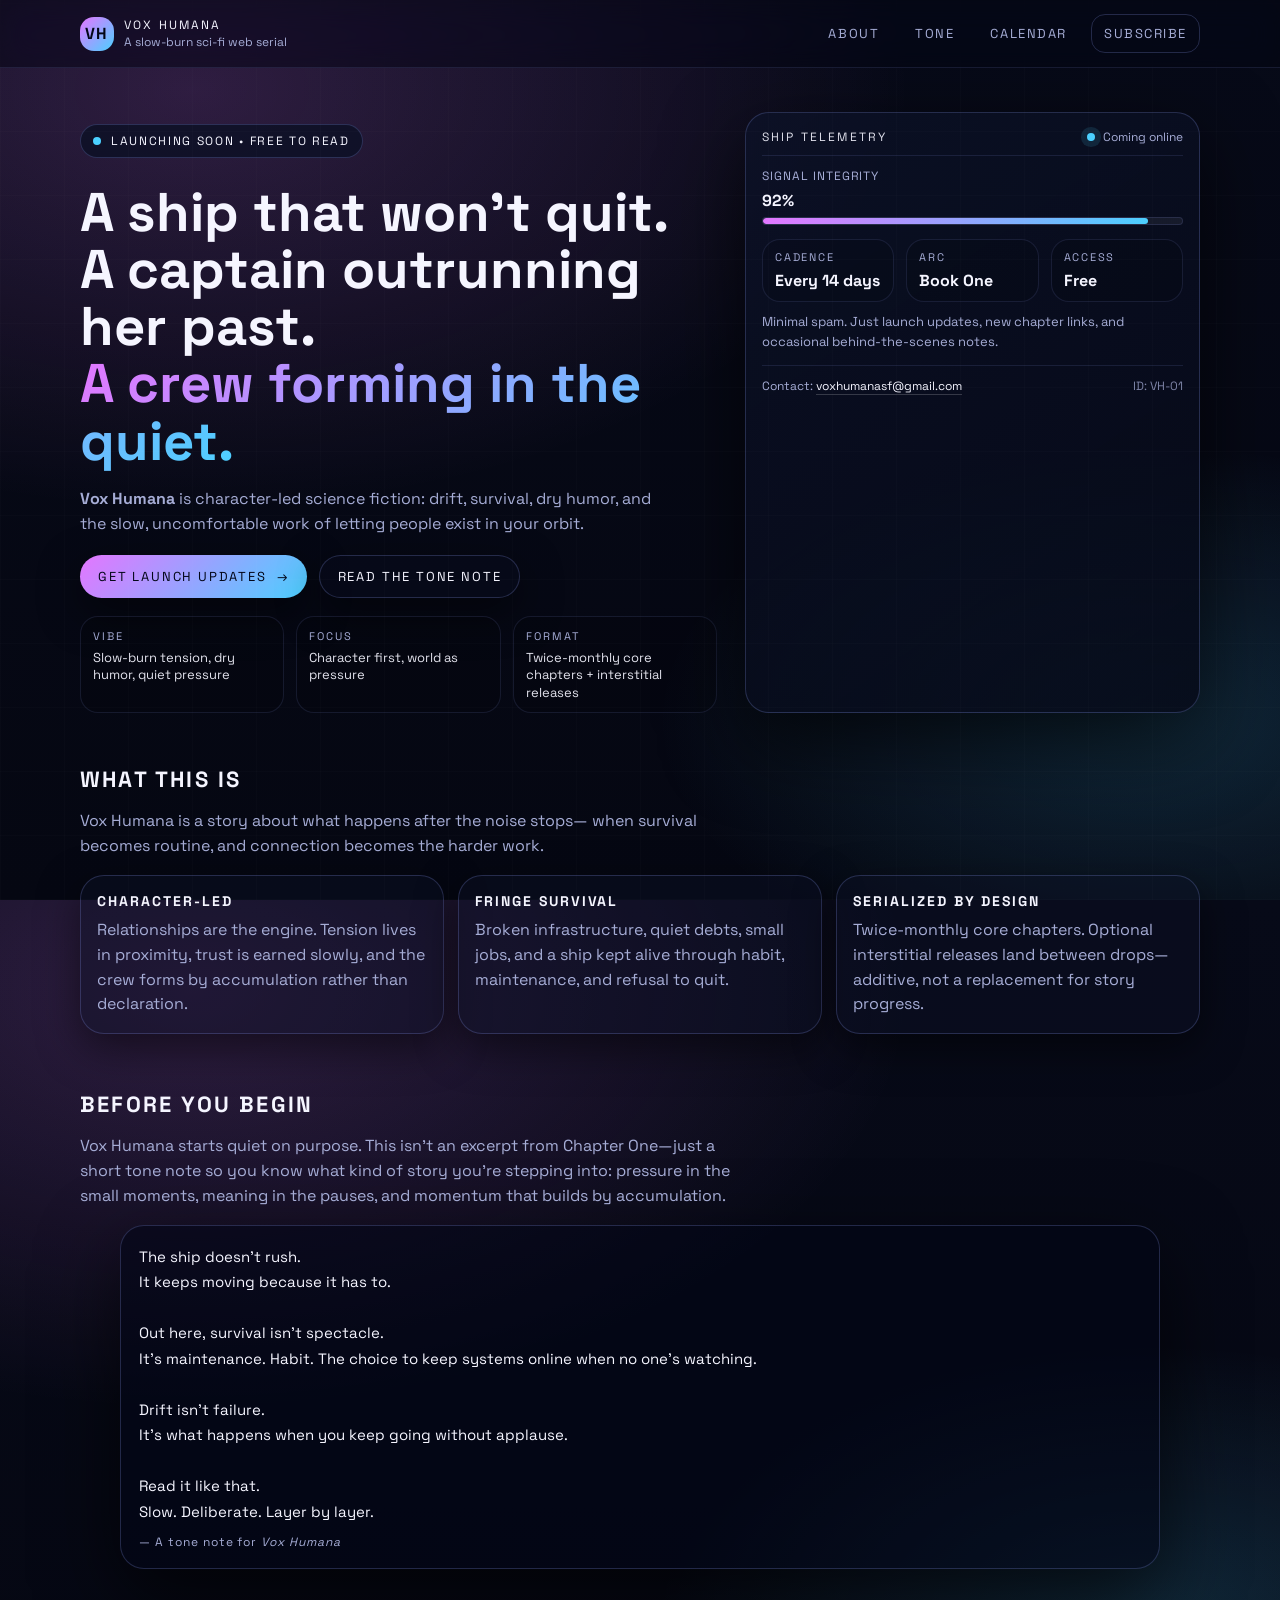
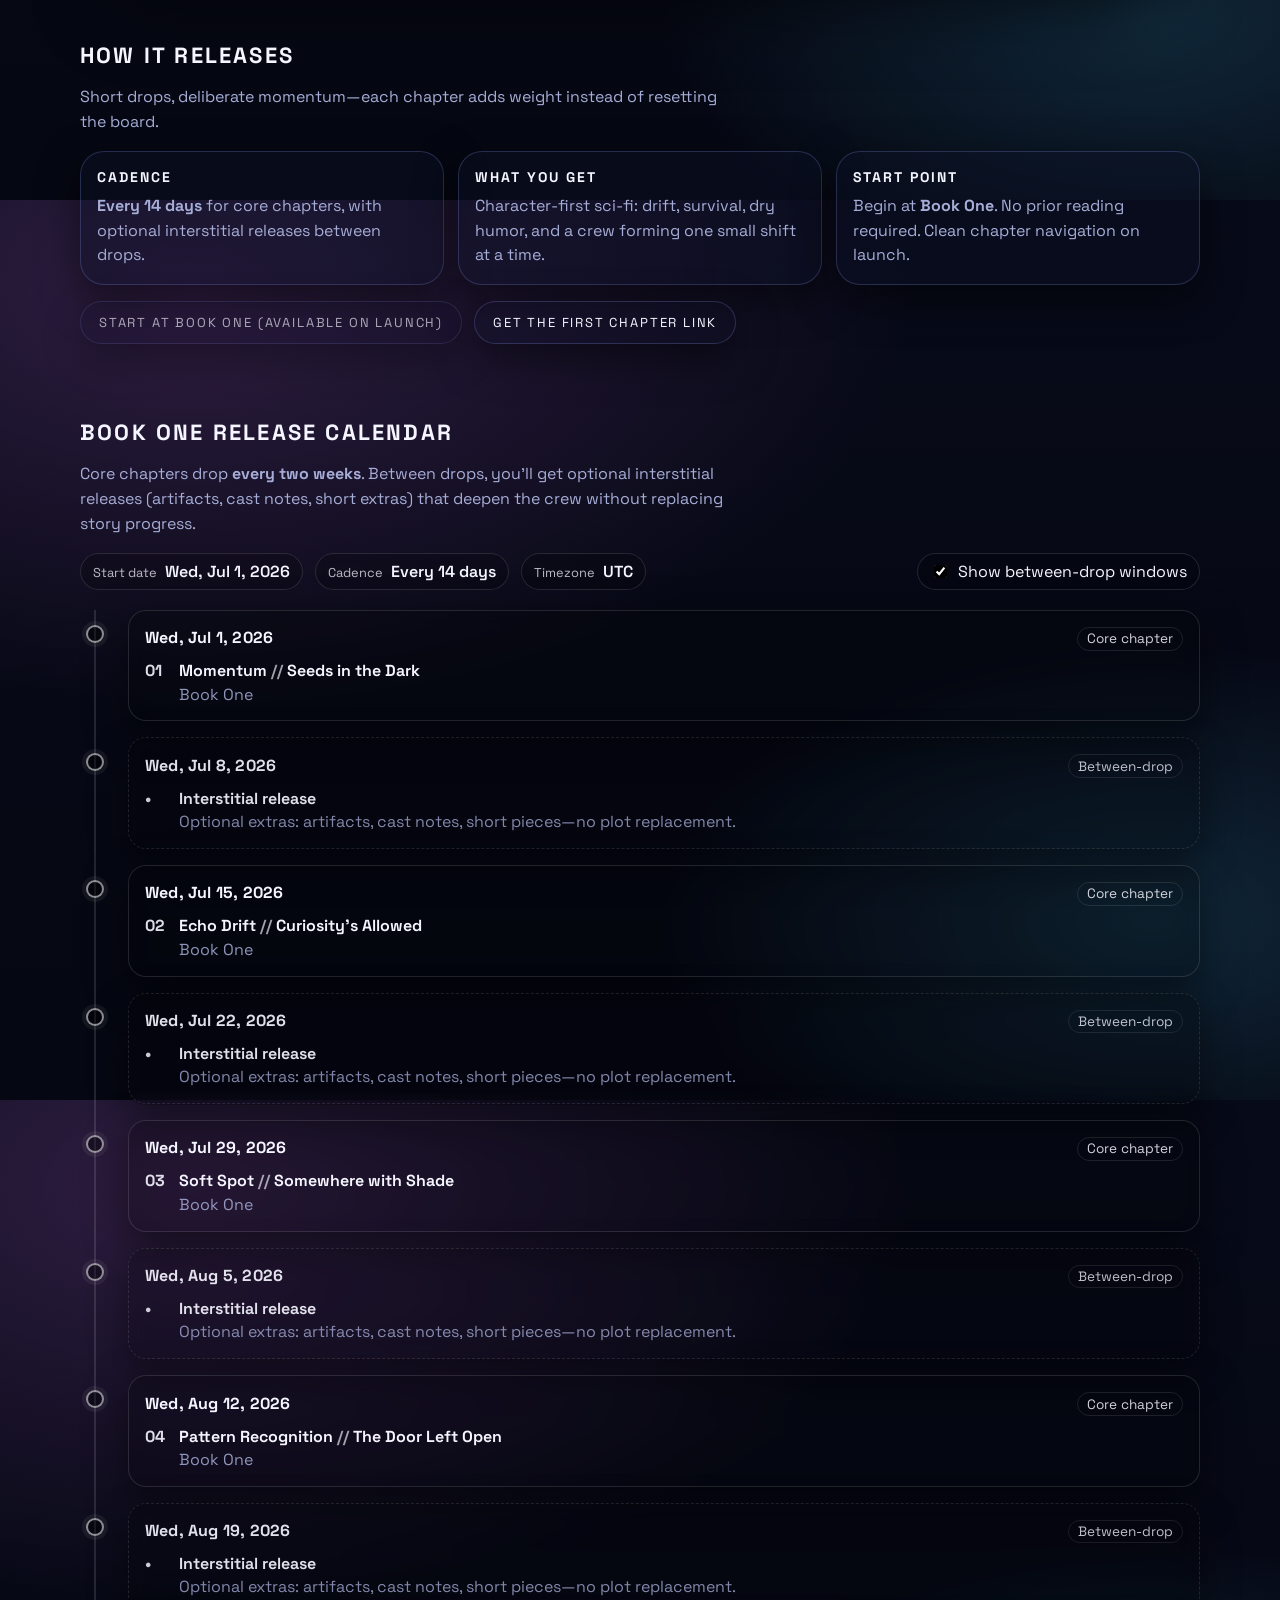
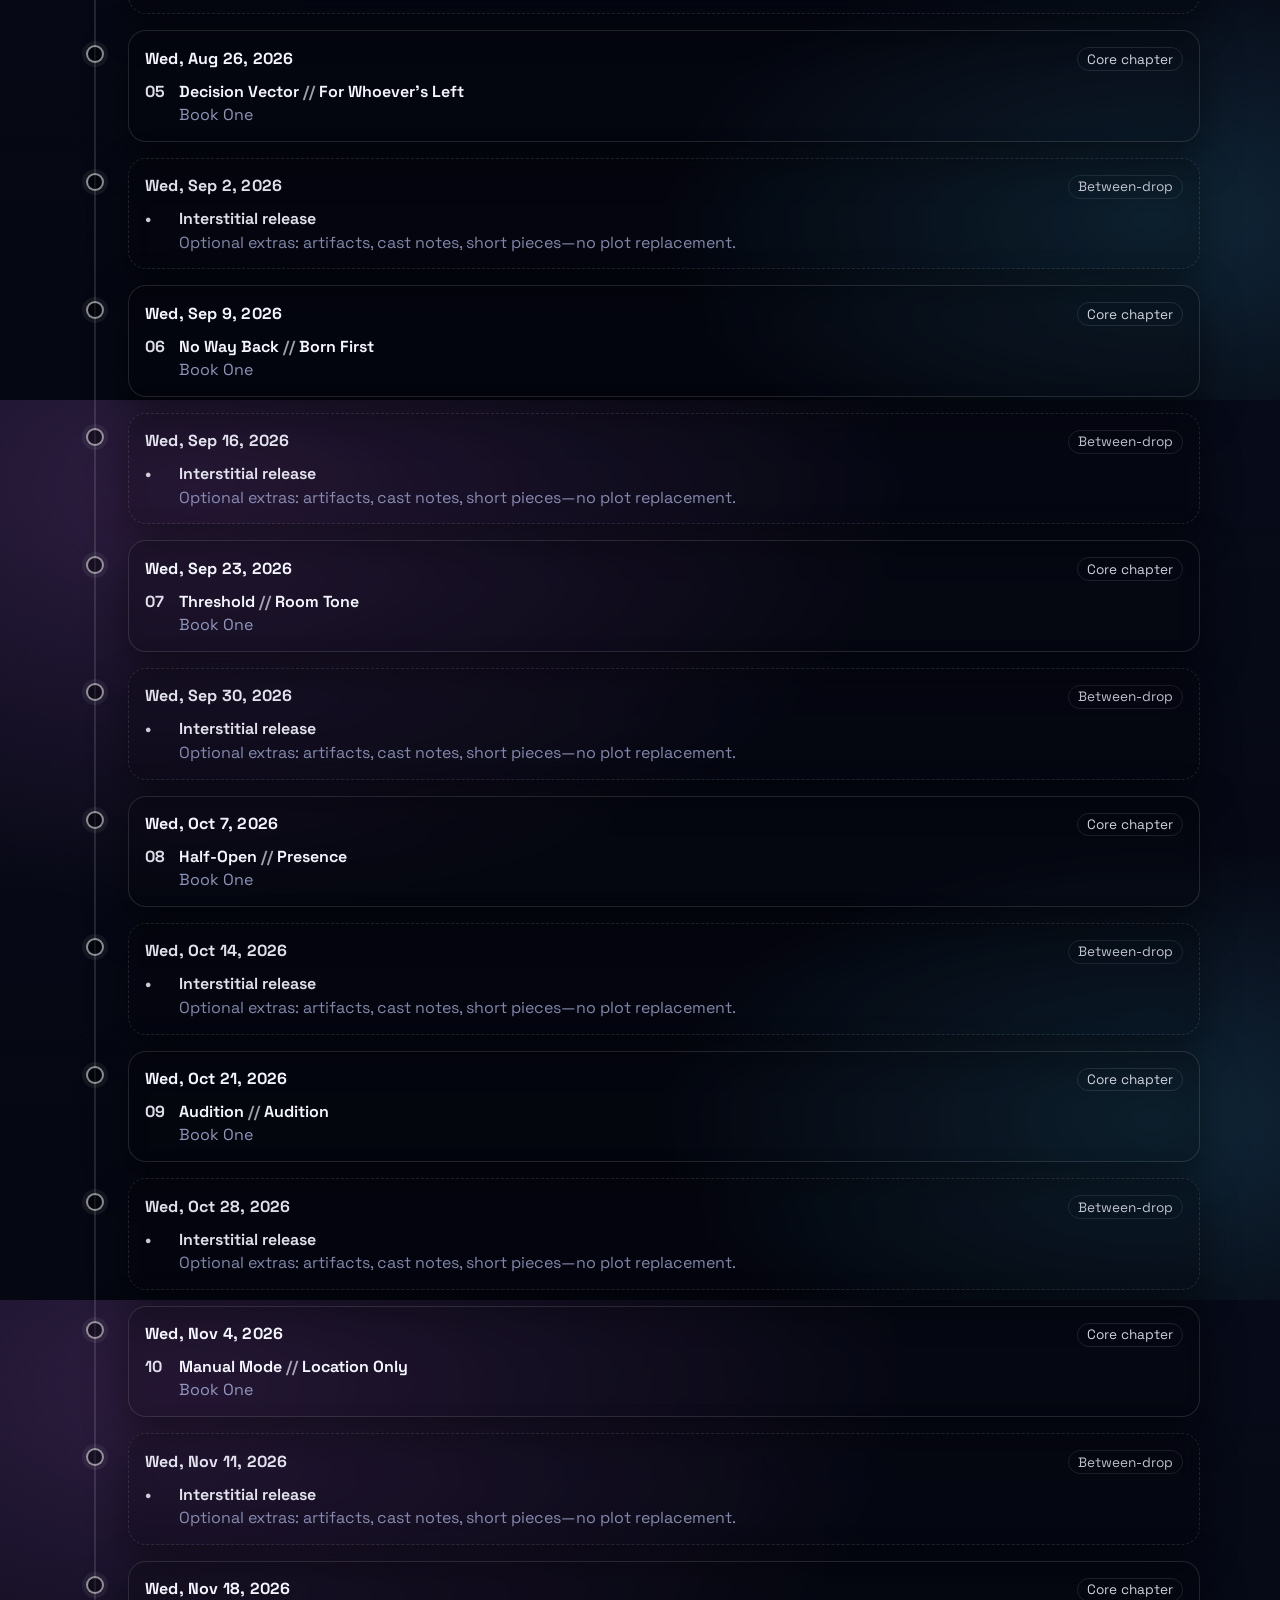
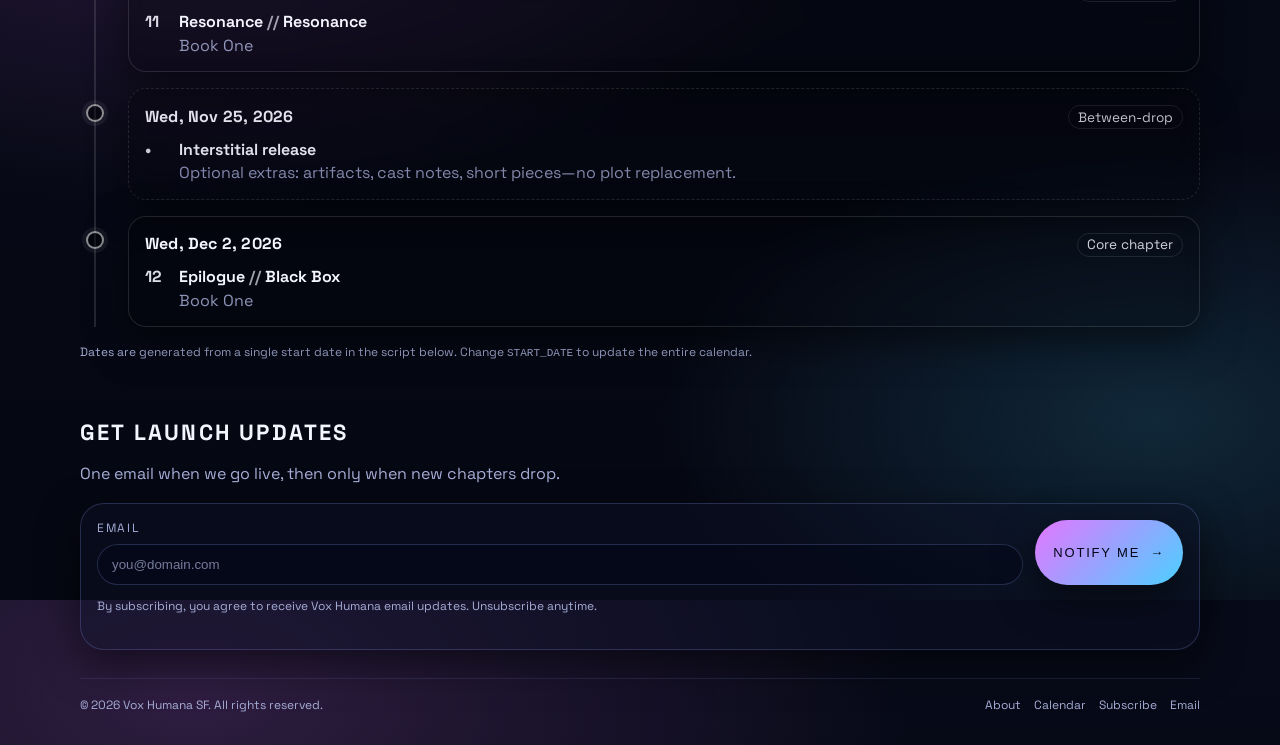
==== commit b8e7715d: "Update index.html" ====
--- a/index.html
+++ b/index.html
@@ -383,7 +383,7 @@
     // =========================
     // EDIT THIS DATE to shift the whole calendar:
     // Use ISO format: YYYY-MM-DD
-    const START_DATE = "2026-01-09";     // <-- change me
+    const START_DATE = "2026-07-01";     // <-- change me
     const INTERVAL_DAYS = 14;            // core chapter cadence
     const INCLUDE_INTERLUDES_DEFAULT = true;
 
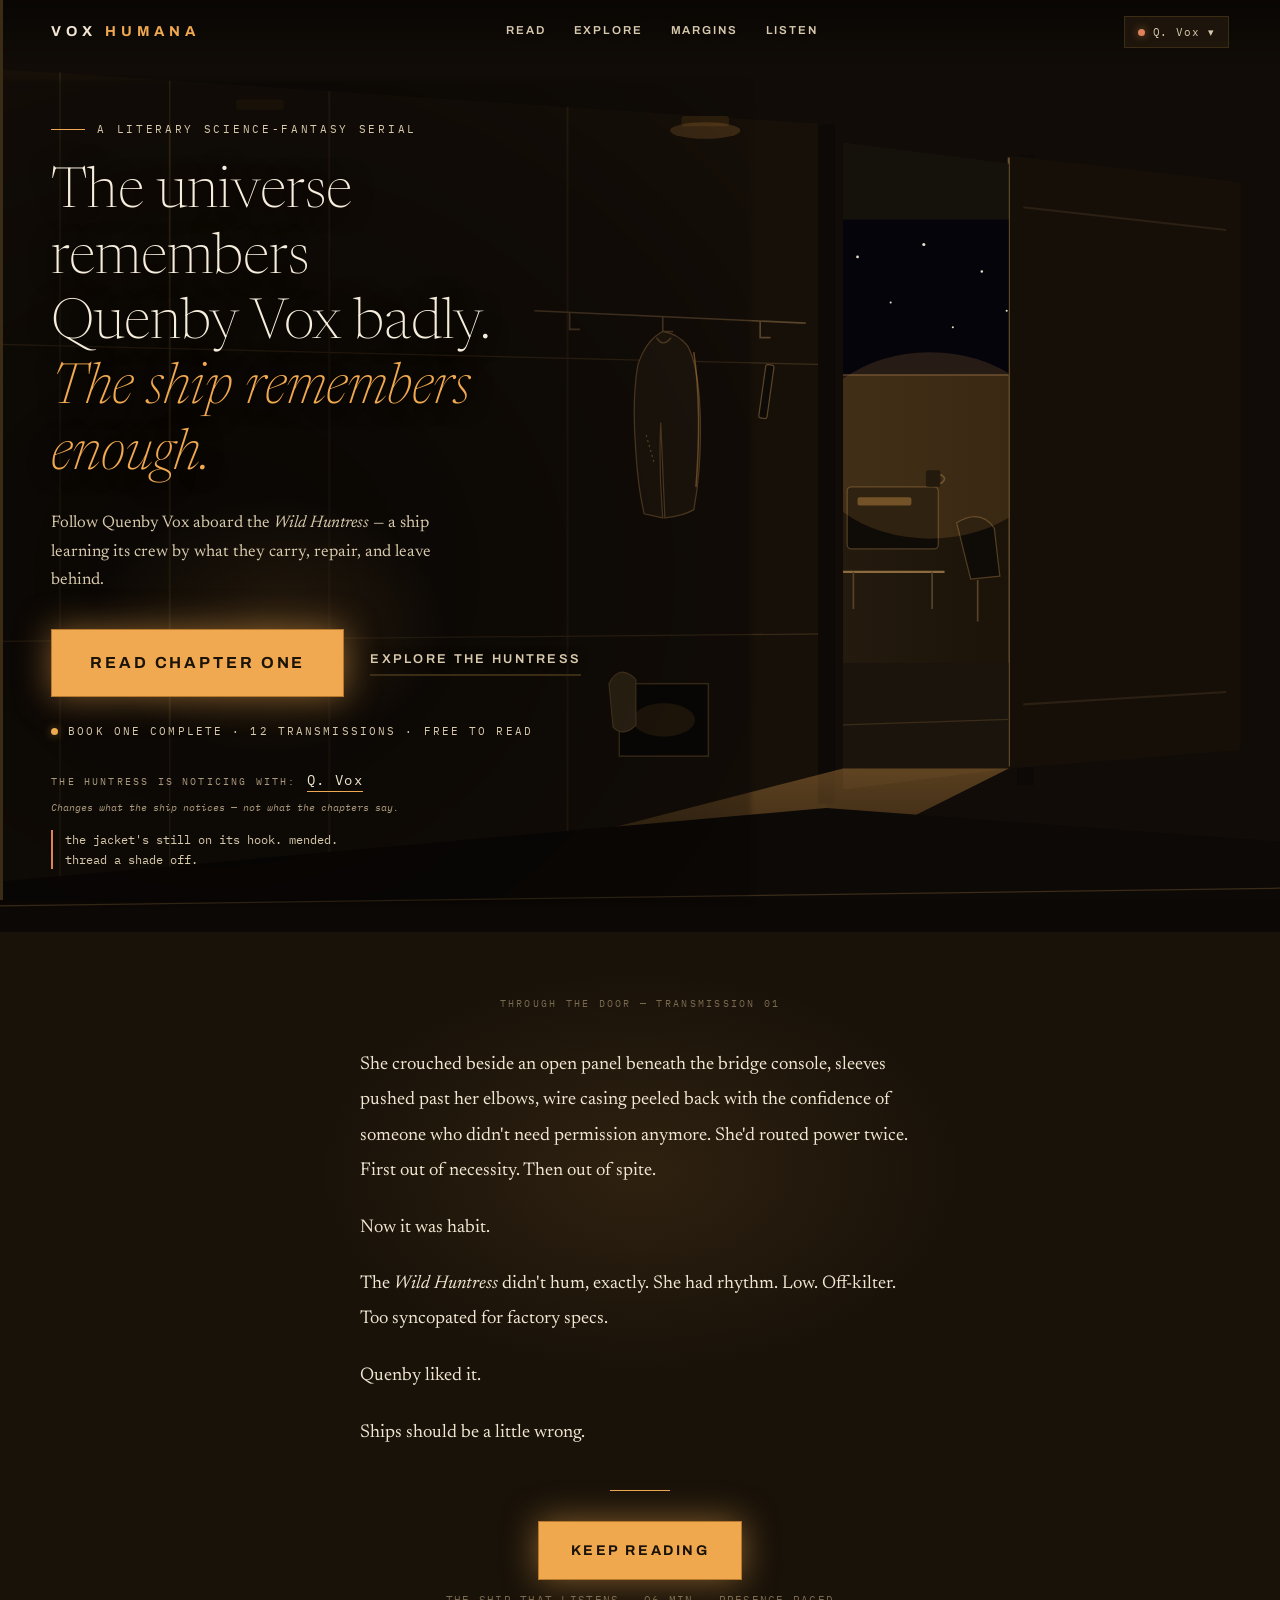
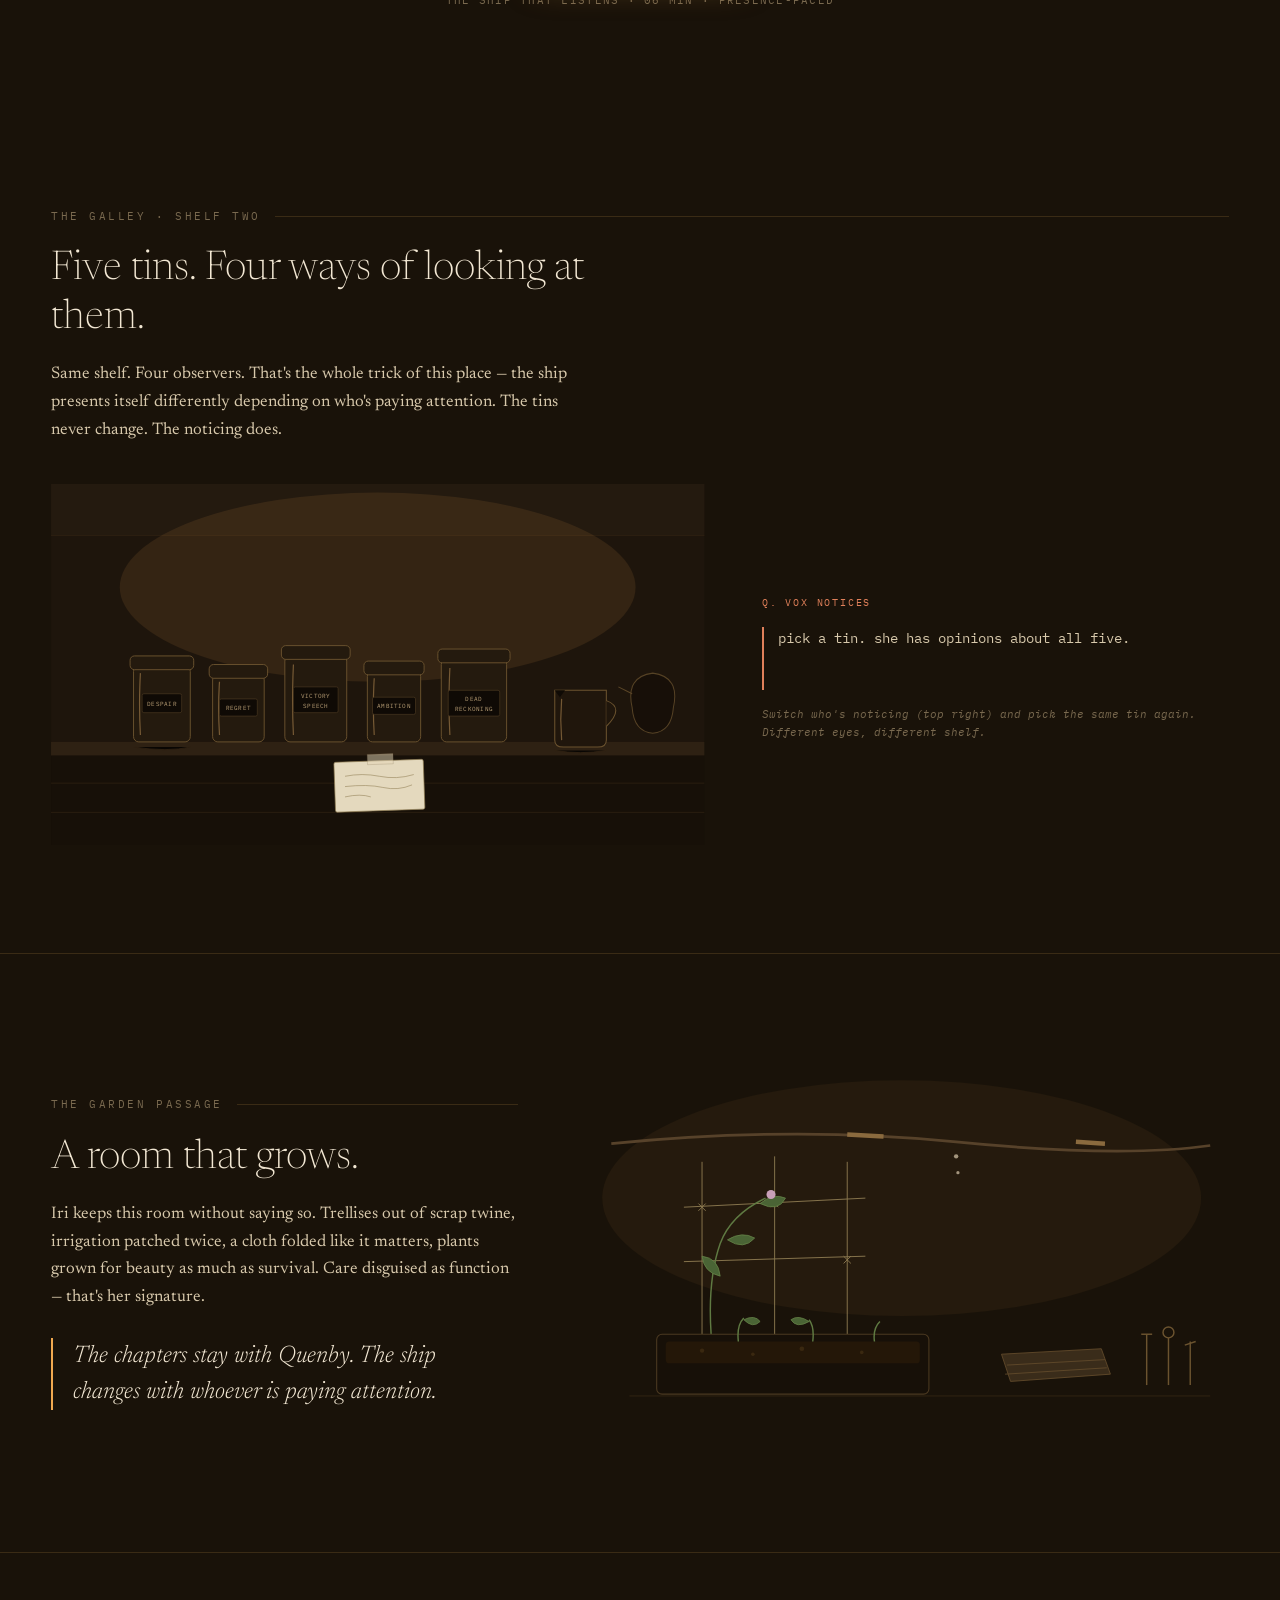
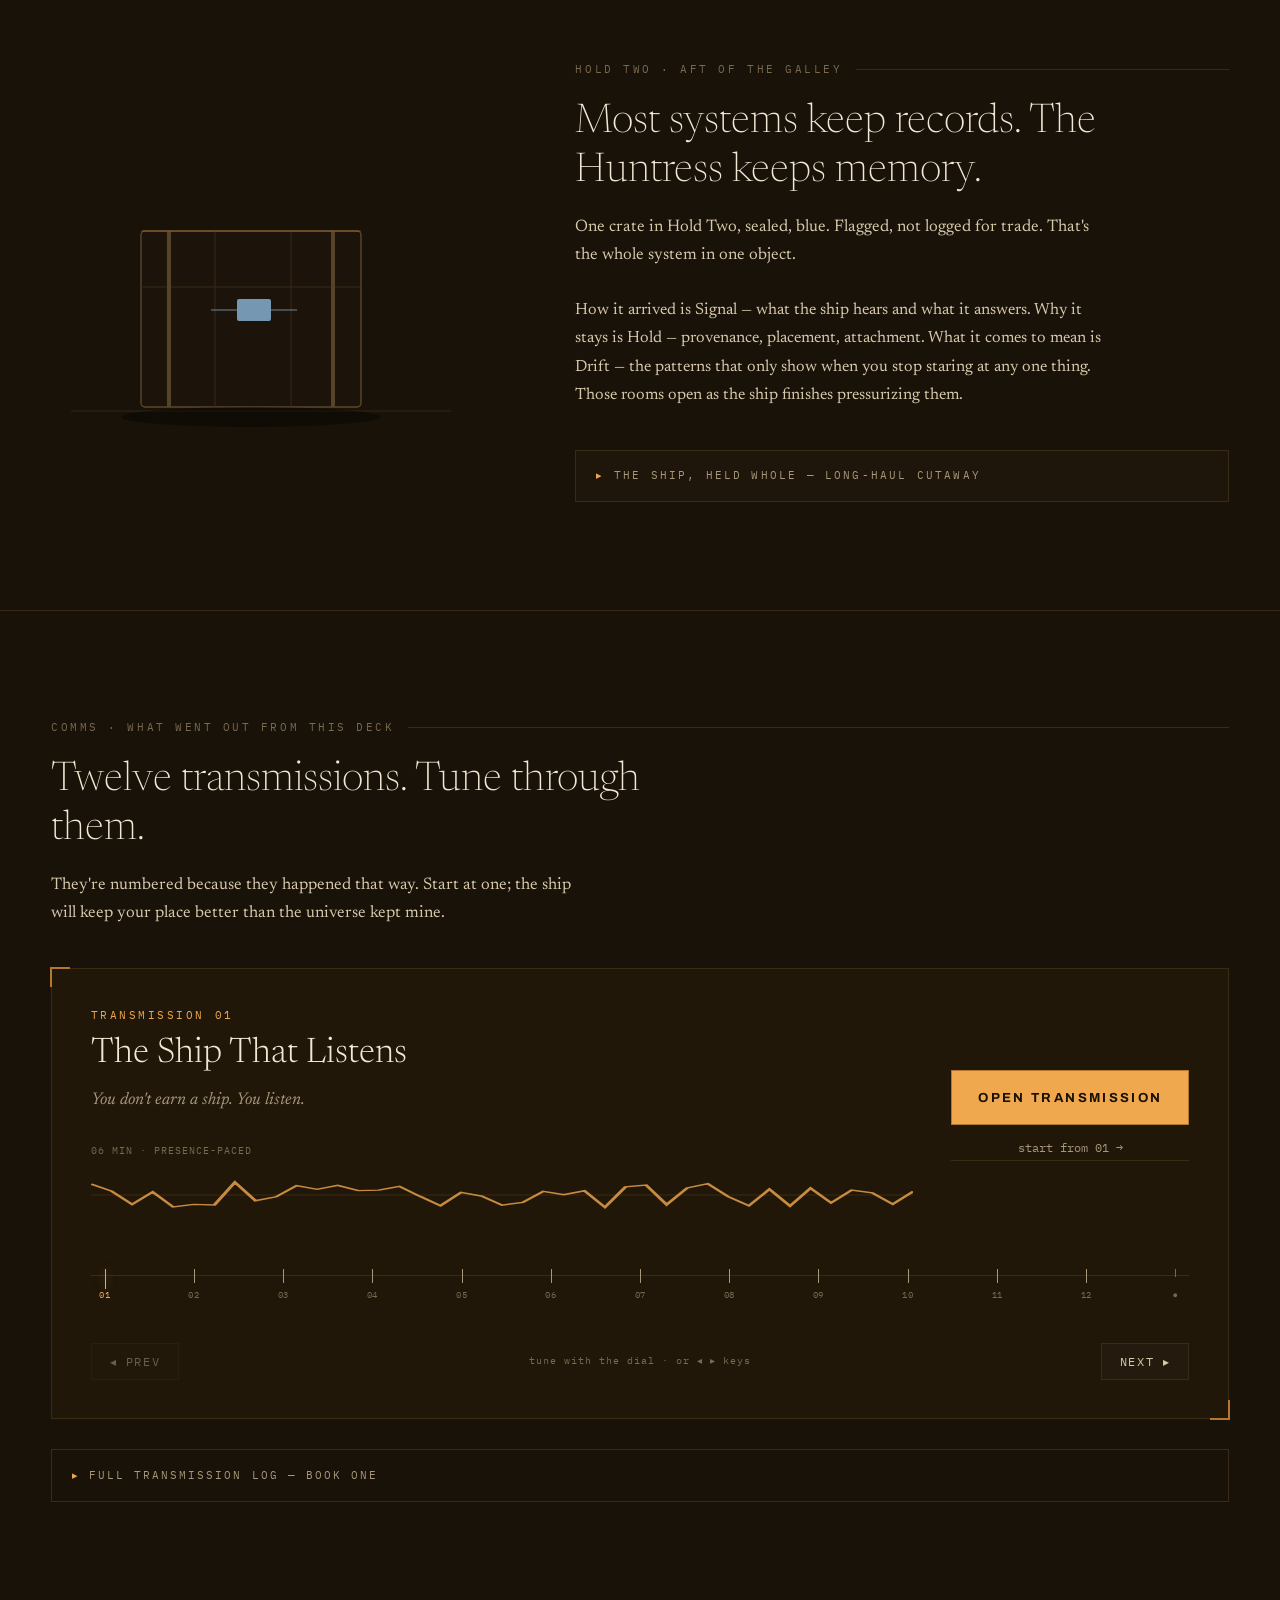
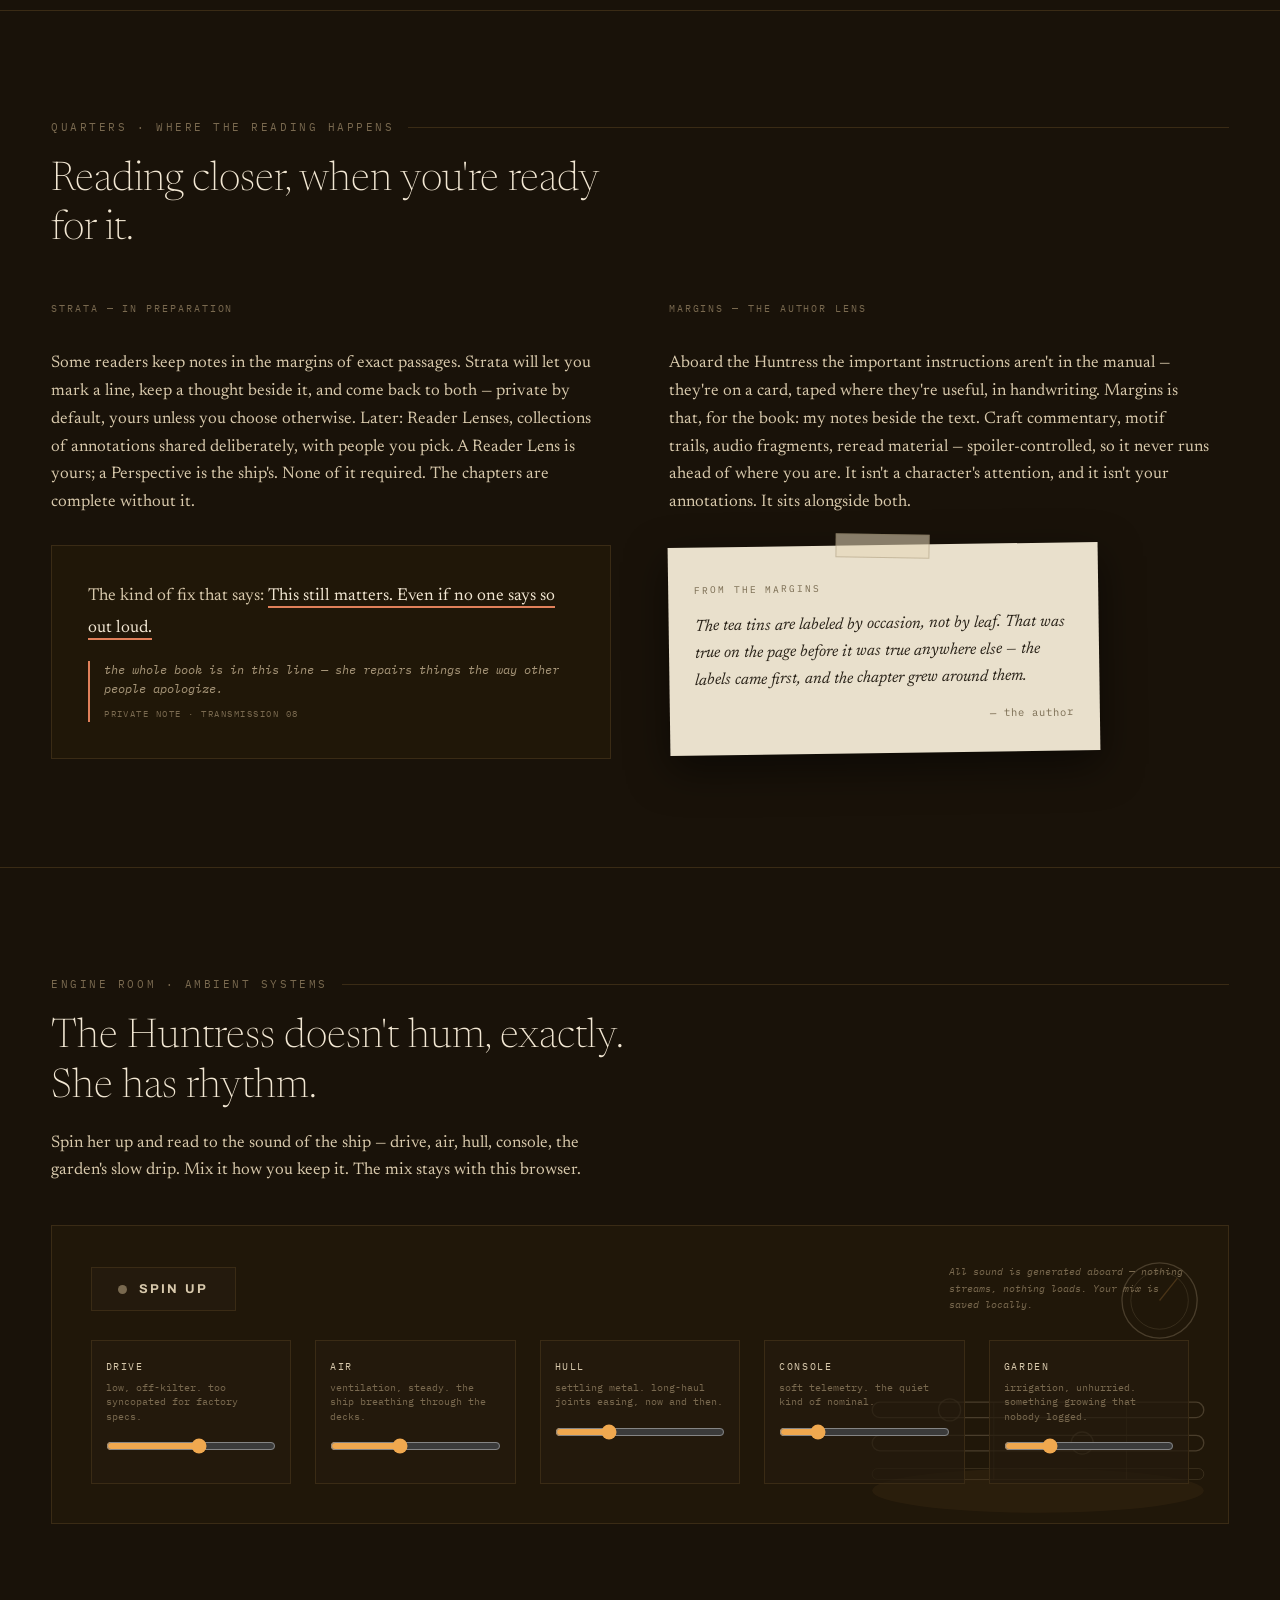
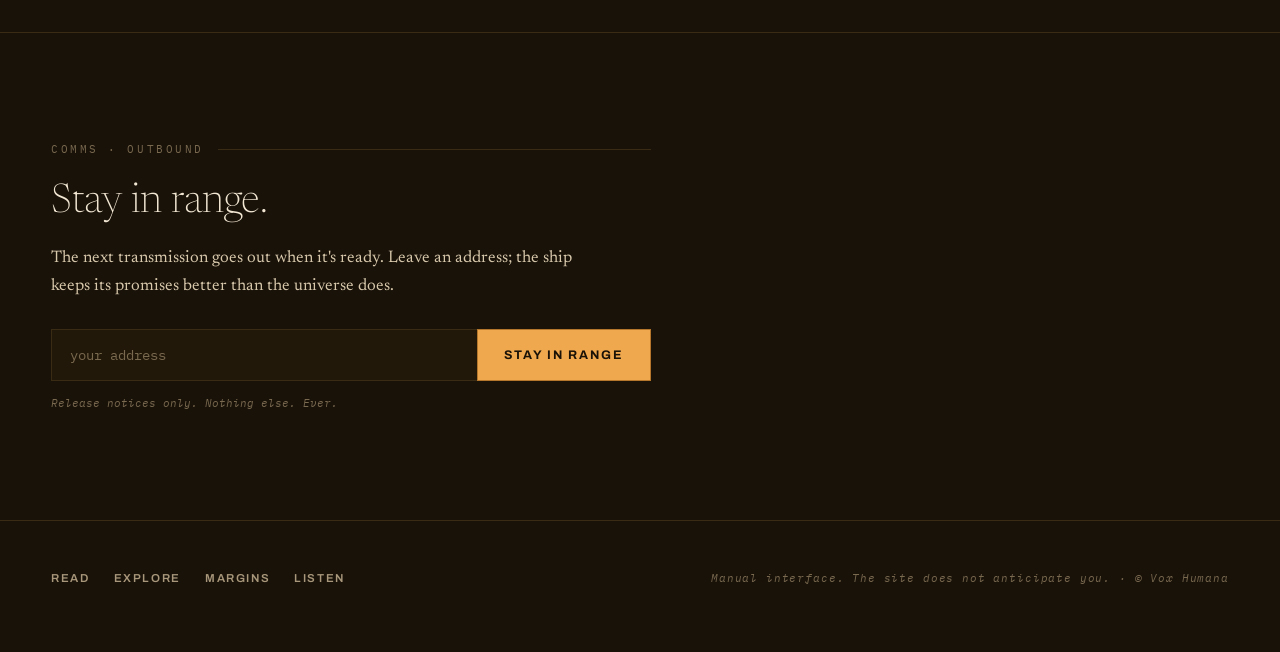
==== commit 3c1dc434: "Add files via upload" ====
--- a/index.html
+++ b/index.html
@@ -1,496 +1,1721 @@
-<!DOCTYPE html>
-<html lang="en">
-<head>
-  <meta charset="UTF-8" />
-  <meta name="viewport" content="width=device-width, initial-scale=1" />
-  <title>Vox Humana · A Slow-Burn Sci-Fi Web Serial</title>
-
-  <meta name="description" content="Vox Humana is a character-led sci-fi web serial about drift, debt, and the uneasy beginnings of a crew. Free to read. Launching soon at voxhumanasf.com." />
-  <meta name="robots" content="index,follow" />
-
-  <!-- Open Graph / Social -->
-  <meta property="og:type" content="website" />
-  <meta property="og:title" content="Vox Humana – Web Serial Fiction Coming Soon" />
-  <meta property="og:description" content="A ship that won’t quit, a captain outrunning her past, and a crew forming in the quiet. Vox Humana is a twice-monthly serial with interstitial releases between drops." />
-  <meta property="og:url" content="https://voxhumanasf.com" />
-  <meta property="og:image" content="https://voxhumanasf.com/og-image.jpg" />
-
-  <!-- Twitter Card -->
-  <meta name="twitter:card" content="summary_large_image" />
-  <meta name="twitter:title" content="Vox Humana – Web Serial Fiction Coming Soon" />
-  <meta name="twitter:description" content="A character-led sci-fi serial: twice-monthly core chapters, plus interstitial releases between drops. Launching soon at voxhumanasf.com." />
-  <meta name="twitter:image" content="https://voxhumanasf.com/og-image.jpg" />
-
-  <!-- Schema.org -->
-  <script type="application/ld+json">
-  {
-    "@context": "https://schema.org",
-    "@type": "CreativeWorkSeries",
-    "name": "Vox Humana",
-    "alternateName": "Vox Humana SF",
-    "url": "https://voxhumanasf.com",
-    "inLanguage": "en-US",
-    "isAccessibleForFree": true,
-    "description": "Vox Humana is a character-led science fiction web serial about drift, debt, and the uneasy beginnings of a crew.",
-    "author": {
-      "@type": "Person",
-      "name": ""
-    }
-  }
-  </script>
-
-  <!-- Favicon -->
-  <link rel="icon" type="image/x-icon" href="/favicon.ico" />
-
-  <!-- Fonts -->
-  <link rel="preconnect" href="https://fonts.googleapis.com" />
-  <link rel="preconnect" href="https://fonts.gstatic.com" crossorigin />
-  <link href="https://fonts.googleapis.com/css2?family=Space+Grotesk:wght@400;500;600;700&display=swap" rel="stylesheet" />
-
-  <link href="style.css" rel="stylesheet" />
-</head>
-
-<body>
-  <a class="skip" href="#content">Skip to content</a>
-  <div class="bg" aria-hidden="true"></div>
-
-  <header class="topbar">
-    <div class="wrap topbar-inner">
-      <a class="brand" href="#" aria-label="Vox Humana home">
-        <span class="brand-mark" aria-hidden="true">VH</span>
-        <span class="brand-text">
-          <span class="brand-kicker">Vox Humana</span>
-          <span class="brand-sub">A slow-burn sci-fi web serial</span>
-        </span>
-      </a>
-
-      <nav class="nav" aria-label="Primary">
-        <a href="#about">About</a>
-        <a href="#preview">Tone</a>
-        <a href="#calendar">Calendar</a>
-        <a href="#subscribe" class="nav-cta">Subscribe</a>
-      </nav>
-    </div>
-  </header>
-
-  <main id="content" class="wrap">
-    <section class="hero" aria-label="Intro">
-      <div class="hero-copy">
-        <p class="badge">
-          <span class="dot" aria-hidden="true"></span>
-          Launching soon • free to read
-        </p>
-
-        <h1>
-          A ship that won’t quit.<br/>
-          A captain outrunning her past.<br/>
-          <span class="grad">A crew forming in the quiet.</span>
-        </h1>
-
-        <p class="lede">
-          <strong>Vox Humana</strong> is character-led science fiction: drift, survival, dry humor, and the slow,
-          uncomfortable work of letting people exist in your orbit.
-        </p>
-
-        <div class="cta-row">
-          <a class="btn primary" href="#subscribe">
-            Get launch updates
-            <span class="arrow" aria-hidden="true">→</span>
-          </a>
-          <a class="btn ghost" href="#preview">Read the tone note</a>
-        </div>
-
-        <dl class="signals" aria-label="Series signals">
-          <div class="sig">
-            <dt>Vibe</dt>
-            <dd>Slow-burn tension, dry humor, quiet pressure</dd>
-          </div>
-          <div class="sig">
-            <dt>Focus</dt>
-            <dd>Character first, world as pressure</dd>
-          </div>
-          <div class="sig">
-            <dt>Format</dt>
-            <dd>Twice-monthly core chapters + interstitial releases</dd>
-          </div>
-        </dl>
-      </div>
-
-      <aside class="hero-panel" aria-label="Status panel">
-        <div class="panel-head">
-          <span class="panel-title">Ship telemetry</span>
-          <span class="panel-status">
-            <span class="status-led" aria-hidden="true"></span>
-            Coming online
-          </span>
-        </div>
-
-        <div class="panel-body">
-          <div class="metric">
-            <div class="m-label">Signal integrity</div>
-            <div class="m-value">92%</div>
-            <div class="m-bar" role="presentation"><span style="width:92%"></span></div>
-          </div>
-
-          <div class="grid">
-            <div class="cell">
-              <div class="c-label">Cadence</div>
-              <div class="c-value">Every 14 days</div>
-            </div>
-            <div class="cell">
-              <div class="c-label">Arc</div>
-              <div class="c-value">Book One</div>
-            </div>
-            <div class="cell">
-              <div class="c-label">Access</div>
-              <div class="c-value">Free</div>
-            </div>
-          </div>
-
-          <div class="panel-note">
-            Minimal spam. Just launch updates, new chapter links, and occasional behind-the-scenes notes.
-          </div>
-        </div>
-
-        <div class="panel-foot">
-          <span class="tiny">
-            Contact:
-            <a href="mailto:voxhumanasf@gmail.com">voxhumanasf@gmail.com</a>
-          </span>
-          <span class="tiny muted">ID: VH-01</span>
-        </div>
-      </aside>
-    </section>
-
-    <section id="about" class="section">
-      <div class="section-head">
-        <h2>What this is</h2>
-        <p>
-          Vox Humana is a story about what happens after the noise stops—
-          when survival becomes routine, and connection becomes the harder work.
-        </p>
-      </div>
-
-      <div class="cards">
-        <article class="card">
-          <h3>Character-led</h3>
-          <p>
-            Relationships are the engine. Tension lives in proximity, trust is earned slowly,
-            and the crew forms by accumulation rather than declaration.
-          </p>
-        </article>
-
-        <article class="card">
-          <h3>Fringe survival</h3>
-          <p>
-            Broken infrastructure, quiet debts, small jobs, and a ship kept alive
-            through habit, maintenance, and refusal to quit.
-          </p>
-        </article>
-
-        <article class="card">
-          <h3>Serialized by design</h3>
-          <p>
-            Twice-monthly core chapters. Optional interstitial releases land between drops—
-            additive, not a replacement for story progress.
-          </p>
-        </article>
-      </div>
-    </section>
-
-    <section id="preview" class="section preview" aria-label="Tone note">
-      <div class="section-head">
-        <h2>Before you begin</h2>
-        <p>
-          Vox Humana starts quiet on purpose. This isn’t an excerpt from Chapter One—just a short tone note
-          so you know what kind of story you’re stepping into: pressure in the small moments, meaning in the pauses,
-          and momentum that builds by accumulation.
-        </p>
-      </div>
-
-      <figure class="excerpt" role="group" aria-label="Tone note">
-        <blockquote>
-          The ship doesn’t rush.<br/>
-          It keeps moving because it has to.<br/><br/>
-
-          Out here, survival isn’t spectacle.<br/>
-          It’s maintenance. Habit. The choice to keep systems online when no one’s watching.<br/><br/>
-
-          Drift isn’t failure.<br/>
-          It’s what happens when you keep going without applause.<br/><br/>
-
-          Read it like that.<br/>
-          Slow. Deliberate. Layer by layer.
-        </blockquote>
-        <figcaption>— A tone note for <em>Vox Humana</em></figcaption>
-      </figure>
-    </section>
-
-    <section id="details" class="section" aria-label="Release details">
-      <div class="section-head">
-        <h2>How it releases</h2>
-        <p>
-          Short drops, deliberate momentum—each chapter adds weight instead of resetting the board.
-        </p>
-      </div>
-
-      <div class="cards">
-        <article class="card">
-          <h3>Cadence</h3>
-          <p><strong>Every 14 days</strong> for core chapters, with optional interstitial releases between drops.</p>
-        </article>
-
-        <article class="card">
-          <h3>What you get</h3>
-          <p>Character-first sci-fi: drift, survival, dry humor, and a crew forming one small shift at a time.</p>
-        </article>
-
-        <article class="card">
-          <h3>Start point</h3>
-          <p>Begin at <strong>Book One</strong>. No prior reading required. Clean chapter navigation on launch.</p>
-        </article>
-      </div>
-
-      <div class="cta-row" style="margin-top: 1rem;">
-        <a class="btn ghost" href="#" aria-disabled="true" onclick="return false;">
-          Start at Book One (available on launch)
-        </a>
-        <a class="btn ghost" href="#subscribe">
-          Get the first chapter link
-        </a>
-      </div>
-    </section>
-
-    <section id="calendar" class="section calendar" aria-label="Book One release calendar">
-      <div class="section-head">
-        <h2>Book One release calendar</h2>
-        <p>
-          Core chapters drop <strong>every two weeks</strong>. Between drops, you’ll get optional interstitial releases
-          (artifacts, cast notes, short extras) that deepen the crew without replacing story progress.
-        </p>
-      </div>
-
-      <div class="calendar-controls" role="group" aria-label="Calendar controls">
-        <div class="calendar-meta">
-          <div class="meta-pill">
-            <span class="meta-label">Start date</span>
-            <span class="meta-value" id="calStartPretty">—</span>
-          </div>
-          <div class="meta-pill">
-            <span class="meta-label">Cadence</span>
-            <span class="meta-value">Every 14 days</span>
-          </div>
-          <div class="meta-pill">
-            <span class="meta-label">Timezone</span>
-            <span class="meta-value" id="calTz">—</span>
-          </div>
-        </div>
-
-        <label class="toggle">
-          <input type="checkbox" id="showInterludes" checked />
-          <span>Show between-drop windows</span>
-        </label>
-      </div>
-
-      <ol class="timeline" id="releaseTimeline" aria-label="Release timeline">
-        <!-- Items populated by JS -->
-      </ol>
-
-      <p class="fineprint calendar-note">
-        Dates are generated from a single start date in the script below. Change <code>START_DATE</code> to update the entire calendar.
-      </p>
-    </section>
-
-    <section id="subscribe" class="section subscribe" aria-label="Subscribe">
-      <div class="section-head">
-        <h2>Get launch updates</h2>
-        <p>One email when we go live, then only when new chapters drop.</p>
-      </div>
-
-      <form class="form" id="signup" novalidate>
-        <label class="field">
-          <span>Email</span>
-          <input id="email" name="email" type="email" autocomplete="email" placeholder="you@domain.com" required />
-        </label>
-
-        <button class="btn primary" type="submit">
-          Notify me
-          <span class="arrow" aria-hidden="true">→</span>
-        </button>
-
-        <p class="fineprint">
-          By subscribing, you agree to receive Vox Humana email updates. Unsubscribe anytime.
-        </p>
-
-        <div class="form-msg" id="msg" role="status" aria-live="polite"></div>
-      </form>
-    </section>
-
-    <footer class="footer">
-      <div class="footer-inner">
-        <span>© <span id="year"></span> Vox Humana SF. All rights reserved.</span>
-        <span class="footer-links">
-          <a href="#about">About</a>
-          <a href="#calendar">Calendar</a>
-          <a href="#subscribe">Subscribe</a>
-          <a href="mailto:voxhumanasf@gmail.com">Email</a>
-        </span>
-      </div>
-    </footer>
-  </main>
-
-  <script>
-    // =========================
-    // Global: Year + Signup
-    // =========================
-    document.getElementById("year").textContent = new Date().getFullYear();
-
-    // Lightweight client-side validation (no backend wired)
-    const form = document.getElementById("signup");
-    const email = document.getElementById("email");
-    const msg = document.getElementById("msg");
-
-    function setMsg(type, text) {
-      msg.className = "form-msg " + type;
-      msg.textContent = text;
-    }
-
-    form.addEventListener("submit", (e) => {
-      e.preventDefault();
-      const value = (email.value || "").trim();
-
-      if (!value) {
-        email.focus();
-        setMsg("error", "Add an email address to get launch updates.");
-        return;
-      }
-
-      if (!email.checkValidity()) {
-        email.focus();
-        setMsg("error", "That email doesn’t look right. Double-check the format.");
-        return;
-      }
-
-      // TODO: connect to your provider (Buttondown/Mailchimp/etc.)
-      setMsg("success", "You’re on the list. Watch for launch day.");
-      form.reset();
-    });
-  </script>
-
-  <script>
-    // =========================
-    // Release Calendar Settings
-    // =========================
-    // EDIT THIS DATE to shift the whole calendar:
-    // Use ISO format: YYYY-MM-DD
-    const START_DATE = "2026-07-01";     // <-- change me
-    const INTERVAL_DAYS = 14;            // core chapter cadence
-    const INCLUDE_INTERLUDES_DEFAULT = true;
-
-    // Chapter data (Book One)
-    const CHAPTERS = [
-      { num: "01", a: "Momentum",            b: "Seeds in the Dark" },
-      { num: "02", a: "Echo Drift",          b: "Curiosity’s Allowed" },
-      { num: "03", a: "Soft Spot",           b: "Somewhere with Shade" },
-      { num: "04", a: "Pattern Recognition", b: "The Door Left Open" },
-      { num: "05", a: "Decision Vector",     b: "For Whoever’s Left" },
-      { num: "06", a: "No Way Back",         b: "Born First" },
-      { num: "07", a: "Threshold",           b: "Room Tone" },
-      { num: "08", a: "Half-Open",           b: "Presence" },
-      { num: "09", a: "Audition",            b: "Audition" },
-      { num: "10", a: "Manual Mode",         b: "Location Only" },
-      { num: "11", a: "Resonance",           b: "Resonance" },
-      { num: "12", a: "Epilogue",            b: "Black Box" }
-    ];
-
-    function addDays(date, days) {
-      const d = new Date(date);
-      d.setDate(d.getDate() + days);
-      return d;
-    }
-
-    function formatDate(d) {
-      return new Intl.DateTimeFormat(undefined, {
-        weekday: "short",
-        year: "numeric",
-        month: "short",
-        day: "numeric"
-      }).format(d);
-    }
-
-    function getTimezoneLabel() {
-      try {
-        return Intl.DateTimeFormat().resolvedOptions().timeZone || "Local";
-      } catch {
-        return "Local";
-      }
-    }
-
-    function buildTimeline(includeInterludes) {
-      const list = document.getElementById("releaseTimeline");
-      list.innerHTML = "";
-
-      // Parse start date in local time safely (noon avoids DST edge weirdness)
-      const start = new Date(START_DATE + "T12:00:00");
-      document.getElementById("calStartPretty").textContent = formatDate(start);
-      document.getElementById("calTz").textContent = getTimezoneLabel();
-
-      CHAPTERS.forEach((ch, idx) => {
-        const releaseDate = addDays(start, idx * INTERVAL_DAYS);
-
-        // Core chapter item
-        const li = document.createElement("li");
-        li.className = "timeline-item";
-        li.innerHTML = `
-          <span class="timeline-dot" aria-hidden="true"></span>
-          <div class="timeline-card">
-            <div class="timeline-top">
-              <div class="release-date">${formatDate(releaseDate)}</div>
-              <div class="release-tag">Core chapter</div>
-            </div>
-
-            <div class="chapter-line">
-              <div class="ch-num">${ch.num}</div>
-              <div>
-                <div class="ch-title">${ch.a} <span style="opacity:.65"> // </span>${ch.b}</div>
-                <div class="ch-subtitle">Book One</div>
-              </div>
-            </div>
-          </div>
-        `;
-        list.appendChild(li);
-
-        // Optional interlude window: halfway between core drops (~7 days after)
-        if (includeInterludes && idx < CHAPTERS.length - 1) {
-          const interludeDate = addDays(releaseDate, Math.floor(INTERVAL_DAYS / 2));
-          const inter = document.createElement("li");
-          inter.className = "timeline-item";
-          inter.innerHTML = `
-            <span class="timeline-dot" aria-hidden="true"></span>
-            <div class="timeline-card interlude">
-              <div class="timeline-top">
-                <div class="release-date">${formatDate(interludeDate)}</div>
-                <div class="release-tag">Between-drop</div>
-              </div>
-              <div class="chapter-line">
-                <div class="ch-num">•</div>
-                <div>
-                  <div class="ch-title">Interstitial release</div>
-                  <div class="ch-subtitle">Optional extras: artifacts, cast notes, short pieces—no plot replacement.</div>
-                </div>
-              </div>
-            </div>
-          `;
-          list.appendChild(inter);
-        }
-      });
-    }
-
-    // Initialize calendar
-    const interludeToggle = document.getElementById("showInterludes");
-    interludeToggle.checked = INCLUDE_INTERLUDES_DEFAULT;
-    buildTimeline(interludeToggle.checked);
-    interludeToggle.addEventListener("change", () => buildTimeline(interludeToggle.checked));
-  </script>
-</body>
-</html>
+<!DOCTYPE html>
+<html lang="en" data-att="qvox">
+<head>
+<meta charset="utf-8">
+<meta name="viewport" content="width=device-width, initial-scale=1">
+<title>Vox Humana — a literary science-fantasy serial</title>
+<meta name="description" content="The universe remembers Quenby Vox badly. The ship remembers enough. Follow Quenby Vox aboard the Wild Huntress. Book One complete — 12 transmissions, free to read.">
+
+<link rel="preconnect" href="https://fonts.googleapis.com">
+<link rel="preconnect" href="https://fonts.gstatic.com" crossorigin>
+<link href="https://fonts.googleapis.com/css2?family=Newsreader:ital,opsz,wght@0,6..72,200;0,6..72,300;0,6..72,400;0,6..72,500;1,6..72,200;1,6..72,300;1,6..72,400&family=Archivo:wght@400;500;600;700&family=IBM+Plex+Mono:ital,wght@0,400;0,500;1,400&display=swap" rel="stylesheet">
+
+<style>
+/* ══════════════════════════════════════════════════════════════
+   VOX HUMANA — THE THRESHOLD BUILD
+   The reader arrives at a door the Wild Huntress has left half
+   open. Eye level, in the corridor, outside the bridge.
+
+   ── REQUIRED ART PLATES (layer in automatically when present) ──
+   art/hero/bridge-bg.jpg    2600×1600  the bridge seen through the
+                                        doorway: broad forward windows,
+                                        stars, raised stations w/ rails,
+                                        warm restrained consoles, a mug,
+                                        a seat turned from regulation.
+                                        Quenby working/resting if a
+                                        reliable reference exists;
+                                        otherwise recent-presence only.
+   art/hero/corridor-fg.png  2600×1600  foreground corridor plate with
+                                        TRANSPARENT doorway opening:
+                                        hook rail (one worn jacket, no
+                                        hanger; empty hooks), compact
+                                        data pad, maintenance seam, an
+                                        open low panel w/ cloth, warm
+                                        practicals. Used, not damaged.
+   art/rooms/galley.jpg      1800×1000  counter/shelf still life
+   art/rooms/garden.jpg      1800×1000  trellis, soil, patched irrigation
+   art/rooms/hold.jpg        1800×1000  the sealed blue-flag crate
+   art/rooms/quarters.jpg    1800×1000  bunk nook, reading light
+   art/rooms/engine.jpg      1800×1000  manifolds, warm under-glow
+   The SVG scene beneath the hero is a BLOCKING PLATE — correct
+   composition and light, honestly a stand-in until plates land.
+   ══════════════════════════════════════════════════════════════ */
+
+:root{
+  --serif:"Newsreader","Iowan Old Style",Georgia,serif;
+  --mono:"IBM Plex Mono",ui-monospace,Menlo,monospace;
+  --sans:"Archivo","Helvetica Neue",Arial,sans-serif;
+  --ease:cubic-bezier(.3,.7,.25,1);
+  --dur:420ms;
+  --seal:#7FA6C4; /* the crate's blue seal — canonical, never re-graded */
+}
+html[data-att="qvox"]{
+  --bg:#191209;--bg2:#221809;--panel:#241A0D;--seam:#3A2B15;
+  --ink:#F2E7D3;--soft:#D8C9AC;--dim:#A8977A;--faint:#79694F;
+  --hot:#F0A84F;--hot-deep:#B5772C;--hot-glow:rgba(240,168,79,.5);
+  --acc:#E0805A;--body-font:var(--serif);
+}
+html[data-att="iri"]{
+  --bg:#10140F;--bg2:#141A12;--panel:#151C13;--seam:#27321E;
+  --ink:#E6EBDD;--soft:#C2CBB0;--dim:#90A07E;--faint:#64735A;
+  --hot:#B4C878;--hot-deep:#7B904B;--hot-glow:rgba(180,200,120,.38);
+  --acc:#AFC878;--body-font:var(--serif);
+}
+html[data-att="bob"]{
+  --bg:#0D1218;--bg2:#101720;--panel:#111923;--seam:#203040;
+  --ink:#DEE8F2;--soft:#B2C4D8;--dim:#8298AE;--faint:#5B7289;
+  --hot:#86B6E0;--hot-deep:#5081AB;--hot-glow:rgba(134,182,224,.4);
+  --acc:#86B6E0;--body-font:var(--mono);
+}
+html[data-att="signal"]{
+  --bg:#131211;--bg2:#171614;--panel:#181715;--seam:#2B2925;
+  --ink:#D8D3C9;--soft:#ABA69B;--dim:#847F74;--faint:#5E5A51;
+  --hot:#B0A68F;--hot-deep:#7E7663;--hot-glow:rgba(176,166,143,.3);
+  --acc:#9A927F;--body-font:var(--serif);
+}
+
+*{box-sizing:border-box;margin:0;padding:0}
+html{scroll-behavior:smooth}
+@media (prefers-reduced-motion:reduce){html{scroll-behavior:auto}}
+body{
+  background:var(--bg);color:var(--ink);
+  font-family:var(--body-font);font-size:1.0625rem;line-height:1.65;
+  -webkit-font-smoothing:antialiased;
+  transition:background var(--dur) var(--ease),color var(--dur) var(--ease);
+  overflow-x:hidden;
+}
+body::after{ /* grain */
+  content:"";position:fixed;inset:0;pointer-events:none;z-index:80;
+  background-image:url("data:image/svg+xml,%3Csvg xmlns='http://www.w3.org/2000/svg' width='160' height='160'%3E%3Cfilter id='n'%3E%3CfeTurbulence type='fractalNoise' baseFrequency='0.9' numOctaves='2'/%3E%3CfeColorMatrix values='0 0 0 0 1 0 0 0 0 1 0 0 0 0 1 0 0 0 .5 0'/%3E%3C/filter%3E%3Crect width='160' height='160' filter='url(%23n)'/%3E%3C/svg%3E");
+  opacity:.05;mix-blend-mode:overlay;
+}
+::selection{background:var(--hot-deep);color:var(--bg)}
+a{color:inherit}
+:focus-visible{outline:2px solid var(--hot);outline-offset:3px}
+.mono{font-family:var(--mono)}
+.wrap{max-width:1280px;margin-inline:auto;padding-inline:clamp(20px,4vw,60px);position:relative;z-index:1}
+.sr{position:absolute;width:1px;height:1px;overflow:hidden;clip:rect(0 0 0 0);white-space:nowrap}
+
+/* ————— header ————— */
+header.site{
+  position:fixed;top:0;left:0;right:0;z-index:50;
+  background:linear-gradient(180deg, rgba(0,0,0,.5), transparent);
+  transition:background .4s;
+}
+header.site.solid{background:color-mix(in srgb,var(--bg) 86%,transparent);backdrop-filter:blur(10px);border-bottom:1px solid var(--seam)}
+.bar{display:flex;align-items:center;justify-content:space-between;gap:20px;padding-block:16px}
+.wordmark{font-family:var(--sans);font-weight:700;font-size:.9rem;letter-spacing:.34em;text-decoration:none;white-space:nowrap;color:var(--ink)}
+.wordmark b{color:var(--hot)}
+nav.primary{display:flex;gap:clamp(14px,2.2vw,30px);align-items:center}
+nav.primary a{
+  font-family:var(--sans);font-weight:600;font-size:.72rem;letter-spacing:.16em;text-transform:uppercase;
+  color:var(--soft);text-decoration:none;padding-bottom:2px;border-bottom:2px solid transparent;
+  transition:color .25s,border-color .25s;text-shadow:0 1px 8px rgba(0,0,0,.6);
+}
+nav.primary a:hover,nav.primary a:focus-visible{color:var(--ink);border-color:var(--hot)}
+.att-chip{
+  font-family:var(--mono);font-size:.7rem;letter-spacing:.08em;
+  background:color-mix(in srgb,var(--panel) 70%,transparent);border:1px solid var(--seam);color:var(--soft);
+  padding:8px 13px;cursor:pointer;display:flex;align-items:center;gap:8px;transition:border-color .25s;
+}
+.att-chip:hover{border-color:var(--hot)}
+.att-chip .dot{width:7px;height:7px;border-radius:50%;background:var(--acc);box-shadow:0 0 8px var(--hot-glow)}
+
+/* perspective panel (shared by chip + hero control) */
+.att-panel{
+  position:fixed;top:64px;right:clamp(12px,3vw,52px);z-index:55;width:min(380px,calc(100vw - 24px));
+  background:var(--bg2);border:1px solid var(--seam);box-shadow:0 24px 60px rgba(0,0,0,.55);
+  padding:18px;display:none;
+}
+.att-panel.open{display:block}
+.att-panel h4{font-family:var(--mono);font-size:.62rem;letter-spacing:.2em;text-transform:uppercase;color:var(--faint);font-weight:500;margin-bottom:12px}
+.att-opt{display:block;width:100%;text-align:left;background:none;border:0;cursor:pointer;padding:12px 10px;border-left:2px solid transparent;color:var(--soft);transition:background .2s,border-color .2s}
+.att-opt:hover{background:var(--panel)}
+.att-opt[aria-pressed="true"]{border-left-color:var(--hot);background:var(--panel)}
+.att-opt .n{font-family:var(--mono);font-size:.86rem;color:var(--ink)}
+.att-opt .r{font-family:var(--mono);font-size:.66rem;color:var(--faint);margin-left:8px;font-style:italic}
+.att-opt .promise{display:block;margin-top:5px;font-family:var(--mono);font-size:.68rem;line-height:1.5;color:var(--dim)}
+.att-panel .fine{margin-top:12px;padding-top:12px;border-top:1px dashed var(--seam);font-family:var(--mono);font-size:.64rem;font-style:italic;color:var(--faint);line-height:1.6}
+
+/* ══════════════════════════════════════════════════════════════
+   1 · BRIDGE THRESHOLD — the hero scene
+   ══════════════════════════════════════════════════════════════ */
+.hero{position:relative;min-height:100svh;display:flex;align-items:flex-end;overflow:hidden}
+.scene{position:absolute;inset:0;z-index:0;transition:filter .5s var(--ease)}
+.scene.relight{filter:brightness(.75)}
+.scene .ly{position:absolute;inset:0;background-size:cover;background-position:62% center}
+#ly-bridge{opacity:0;transition:opacity 1.2s var(--ease)}
+#ly-corridor{opacity:0;transition:opacity 1.2s var(--ease);z-index:2}
+.hero.has-bg #ly-bridge{opacity:1}
+.hero.has-fg #ly-corridor{opacity:1}
+
+/* — blocking plate: correct composition, honest stand-in — */
+.stub{position:absolute;inset:0;width:100%;height:100%;z-index:1}
+.stub .wall{fill:#100B06}
+.stub .wall2{fill:#160F08}
+.stub .panelline{stroke:#2A1F12;stroke-width:2;opacity:.9}
+.stub .seamline{stroke:#3A2B18;stroke-width:1.2}
+.stub .doorframe{fill:#0B0805;stroke:#453319;stroke-width:0}
+.stub .doorjamb{fill:#1C130A;stroke:#4A371E;stroke-width:0}
+.stub .metal{stroke:#57422A;stroke-width:1.6;fill:none}
+.stub .darkmetal{stroke:#332616;stroke-width:1}
+.stub .jacket{fill:#241A10;stroke:#6B4E2C;stroke-width:1.2}
+.stub .jacket-rim{stroke:var(--hot);stroke-width:1.4;fill:none;opacity:.55}
+.stub .glow-warm{fill:var(--hot)}
+.stub .bridgefloor{fill:#1A130B}
+.stub .bridgewall{fill:#14100A}
+.stub .console{fill:#0E0A06;stroke:#503C22;stroke-width:1.2}
+.stub .consoleglow{fill:var(--hot);opacity:.35}
+.stub .railline{stroke:#8A6A3E;stroke-width:2.2;fill:none}
+.stub .star{fill:#E9DFC9}
+.stub .spill{fill:var(--hot)}
+.stub .cloth{fill:#3A2C1A;stroke:#61492A;stroke-width:1}
+.stub .padd{fill:#0C0906;stroke:#5A4426;stroke-width:1.2}
+
+.hero.has-scene .stub{opacity:0}
+.stub{transition:opacity 1.2s var(--ease)}
+
+/* — perspective delta light layers: positions tuned to the hero plate — */
+.dl{position:absolute;pointer-events:none;opacity:0;transition:opacity .8s var(--ease);z-index:3}
+.dl-task{ /* Q.Vox: warm task light on the kept things — mug, pad, cloth on the counter */
+  left:2%;top:48%;width:38%;height:38%;
+  background:radial-gradient(closest-side, rgba(240,168,79,.30), transparent 72%);
+}
+html[data-att="qvox"] .dl-task{opacity:1}
+.dl-cool{ /* Iri: cooler clean work light across the corridor */
+  inset:0;background:linear-gradient(200deg, rgba(180,200,150,.13), transparent 58%);
+}
+.dl-seamhl{left:37.2%;top:6%;width:3px;height:72%;
+  background:linear-gradient(rgba(190,210,160,.0), rgba(190,210,160,.5), rgba(190,210,160,0));
+}
+.dl-dooredge{left:80.6%;top:8%;width:2px;height:78%;
+  background:linear-gradient(rgba(190,210,160,0), rgba(200,215,170,.65), rgba(190,210,160,0));
+}
+html[data-att="iri"] .dl-cool,html[data-att="iri"] .dl-seamhl,html[data-att="iri"] .dl-dooredge{opacity:1}
+.dl-ahead{ /* B.O.B.: the floor light warms before you cross the threshold */
+  left:30%;bottom:0;width:46%;height:24%;
+  background:radial-gradient(closest-side, rgba(240,190,120,.28), transparent 74%);
+  transition-duration:1.4s;
+}
+html[data-att="bob"] .dl-ahead{opacity:1}
+.dl-wake{ /* Unregistered: an unused station wakes at the window's edge */
+  left:78.5%;top:26%;width:10px;height:10px;border-radius:50%;
+  background:#CFC6B2;box-shadow:0 0 14px 4px rgba(207,198,178,.5);
+  transition-duration:1.6s;
+}
+.dl-wake::after{
+  content:"";position:absolute;inset:-14px;border:1px solid rgba(207,198,178,.35);border-radius:50%;
+}
+html[data-att="signal"] .dl-wake{opacity:1}
+html[data-att="signal"] .scene{filter:saturate(.72)}
+
+/* motes — confined to the doorway light only */
+.motes{position:absolute;left:46%;right:20%;top:28%;bottom:12%;z-index:3;pointer-events:none}
+.motes i{position:absolute;width:2.6px;height:2.6px;border-radius:50%;background:var(--hot);opacity:0;filter:blur(.4px);animation:mote 16s linear infinite}
+@keyframes mote{0%{transform:translateY(20px);opacity:0}14%{opacity:.45}80%{opacity:.22}100%{transform:translateY(-300px);opacity:0}}
+.motes i:nth-child(1){left:12%;top:66%;animation-delay:0s}
+.motes i:nth-child(2){left:34%;top:78%;animation-delay:3.5s;animation-duration:19s}
+.motes i:nth-child(3){left:52%;top:60%;animation-delay:7s}
+.motes i:nth-child(4){left:70%;top:74%;animation-delay:10.5s;animation-duration:21s}
+.motes i:nth-child(5){left:24%;top:84%;animation-delay:13s}
+.motes i:nth-child(6){left:60%;top:88%;animation-delay:5.2s;animation-duration:18s}
+@media (prefers-reduced-motion:reduce){.motes{display:none}}
+
+/* star drift inside the door slice */
+.stub .starfield{animation:starDrift 100s linear infinite}
+@keyframes starDrift{from{transform:translateX(0)}to{transform:translateX(-120px)}}
+@media (prefers-reduced-motion:reduce){.stub .starfield{animation:none}}
+
+/* — hero content: deliberate negative space, localized scrim — */
+.hero-content{
+  position:relative;z-index:5;width:100%;
+  padding:120px clamp(20px,4vw,60px) clamp(46px,7vh,84px);
+}
+.hero-copy{
+  max-width:640px;position:relative;
+}
+.hero-copy::before{ /* localized legibility gradient, not a black overlay */
+  content:"";position:absolute;inset:-40px -60px -34px -60px;z-index:-1;
+  background:radial-gradient(120% 100% at 30% 60%, rgba(0,0,0,.62), rgba(0,0,0,.28) 60%, transparent 85%);
+  filter:blur(2px);
+}
+.kicker{font-family:var(--mono);font-size:.7rem;letter-spacing:.24em;text-transform:uppercase;color:var(--soft);display:flex;align-items:center;gap:12px;margin-bottom:24px}
+.kicker::before{content:"";width:34px;height:1px;background:var(--hot)}
+h1.tagline{
+  font-family:var(--serif);font-weight:200;
+  font-size:clamp(2.1rem,4.4vw,3.6rem);line-height:1.16;max-width:16ch;color:#F6EDDD;
+  text-shadow:0 2px 24px rgba(0,0,0,.5);
+}
+h1.tagline em{font-style:italic;color:var(--hot)}
+.hero-sub{margin-top:20px;max-width:46ch;font-size:1.05rem;line-height:1.7;color:var(--soft)}
+.hero-actions{margin-top:34px;display:flex;align-items:center;gap:26px;flex-wrap:wrap}
+.board{
+  position:relative;display:inline-block;text-decoration:none;
+  font-family:var(--sans);font-weight:700;font-size:1rem;letter-spacing:.18em;text-transform:uppercase;
+  color:#1A1206;background:var(--hot);padding:20px 38px;border:1px solid var(--hot-deep);
+  box-shadow:0 0 34px var(--hot-glow);
+  transition:box-shadow .35s var(--ease),transform .35s var(--ease);
+}
+.board:hover,.board:focus-visible{box-shadow:0 0 60px var(--hot-glow),0 0 130px var(--hot-glow);transform:translateY(-2px)}
+.ghost{
+  font-family:var(--sans);font-weight:600;font-size:.8rem;letter-spacing:.18em;text-transform:uppercase;
+  color:var(--soft);text-decoration:none;border-bottom:2px solid var(--seam);padding-bottom:4px;
+  transition:color .25s,border-color .25s;text-shadow:0 1px 8px rgba(0,0,0,.6);
+}
+.ghost:hover,.ghost:focus-visible{color:var(--ink);border-color:var(--hot)}
+.release-state{
+  margin-top:26px;font-family:var(--mono);font-size:.66rem;letter-spacing:.2em;text-transform:uppercase;color:var(--soft);
+  display:flex;align-items:center;gap:10px;
+}
+.release-state .pulse{width:7px;height:7px;border-radius:50%;background:var(--hot);box-shadow:0 0 8px var(--hot-glow);animation:breath 3.6s var(--ease) infinite}
+@keyframes breath{0%,100%{opacity:.4;transform:scale(.9)}50%{opacity:1;transform:scale(1)}}
+@media (prefers-reduced-motion:reduce){.release-state .pulse{animation:none;opacity:1}}
+.resume-line{margin-top:12px;font-family:var(--mono);font-size:.74rem;color:var(--dim)}
+.resume-line a{color:var(--soft);text-decoration:none;border-bottom:1px solid var(--seam)}
+.resume-line a:hover{color:var(--ink);border-color:var(--hot)}
+
+/* hero perspective control — visible, secondary */
+.noticing{margin-top:30px}
+.noticing button{
+  display:flex;align-items:baseline;gap:10px;background:none;border:0;cursor:pointer;text-align:left;
+  font-family:var(--mono);color:var(--soft);padding:0;
+}
+.noticing .nl{font-size:.62rem;letter-spacing:.22em;text-transform:uppercase;color:var(--dim)}
+.noticing .nv{font-size:.86rem;letter-spacing:.1em;color:var(--ink);border-bottom:1px solid var(--hot);padding-bottom:2px}
+.noticing .explain{margin-top:8px;font-family:var(--mono);font-size:.64rem;font-style:italic;color:var(--dim)}
+.notice-frag{
+  margin-top:14px;font-family:var(--mono);font-size:.76rem;line-height:1.6;color:var(--soft);
+  border-left:2px solid var(--acc);padding-left:12px;max-width:44ch;min-height:2.6em;
+  transition:opacity .3s;
+}
+.notice-frag.settle{opacity:.3}
+
+/* ══════════ shared section shell — compartments, not cards ══════════ */
+section.room{position:relative;padding-block:clamp(90px,12vh,140px);overflow:hidden}
+section.room+section.room,section.room+footer{border-top:1px solid var(--seam)}
+.room-kick{font-family:var(--mono);font-size:.66rem;letter-spacing:.24em;text-transform:uppercase;color:var(--faint);display:flex;align-items:center;gap:14px;margin-bottom:20px}
+.room-kick::after{content:"";flex:1;height:1px;background:var(--seam)}
+h2.room-title{font-family:var(--serif);font-weight:200;font-size:clamp(1.8rem,3.2vw,2.7rem);line-height:1.2;max-width:26ch}
+.room-lede{margin-top:18px;max-width:60ch;color:var(--soft);font-size:1.05rem;min-height:2.8em}
+.rev{opacity:0;transform:translateY(26px);transition:opacity .8s var(--ease),transform .8s var(--ease)}
+.rev.in{opacity:1;transform:none}
+@media (prefers-reduced-motion:reduce){.rev{opacity:1;transform:none}}
+.room-bg{ /* per-room art slot: fades in when art/rooms/*.jpg exists */
+  position:absolute;inset:0;z-index:0;background-size:cover;background-position:center;
+  opacity:0;transition:opacity 1.2s var(--ease);
+  mask-image:linear-gradient(180deg, transparent, rgba(0,0,0,.55) 20%, rgba(0,0,0,.55) 80%, transparent);
+}
+section.room.has-art .room-bg{opacity:.3}
+
+/* excerpt — page layer */
+.excerpt{position:relative;padding-block:64px clamp(80px,10vh,120px)}
+.excerpt::before{content:"";position:absolute;left:50%;top:-40px;transform:translateX(-50%);width:900px;height:560px;pointer-events:none;background:radial-gradient(closest-side,color-mix(in srgb,var(--hot) 10%,transparent),transparent 72%)}
+.excerpt .paper{position:relative;max-width:640px;margin-inline:auto;padding-inline:clamp(20px,4vw,40px)}
+.excerpt .fromline{display:block;text-align:center;margin-bottom:34px;font-family:var(--mono);font-size:.64rem;letter-spacing:.22em;text-transform:uppercase;color:var(--faint)}
+.excerpt .prose{font-family:var(--serif);font-size:1.16rem;line-height:1.9;color:var(--ink)}
+.excerpt .prose p{margin-bottom:1.15em}
+.excerpt .prose em{font-style:italic}
+.excerpt .rule{width:60px;height:1px;background:var(--hot);margin:40px auto 30px}
+.excerpt .continue{text-align:center}
+.excerpt .continue .board{padding:17px 32px;font-size:.88rem}
+.excerpt .continue .mins{display:block;margin-top:12px;font-family:var(--mono);font-size:.66rem;letter-spacing:.12em;color:var(--faint);text-transform:uppercase}
+
+/* ══════════ 2 · GALLEY ══════════ */
+.galley-grid{display:grid;grid-template-columns:minmax(0,7fr) minmax(0,5fr);gap:clamp(34px,4.5vw,80px);align-items:center}
+.counter-scene svg{width:100%;height:auto;display:block}
+.counter-scene .wallp{fill:#1E150C}
+.counter-scene .wallp2{fill:#241A0F}
+.counter-scene .counter{fill:#171008}
+.counter-scene .counter-edge{fill:#2E2113}
+.counter-scene .woodline{stroke:#332413;stroke-width:1;opacity:.8}
+.counter-scene .tinbody{stroke:#6B532F;stroke-width:1.1}
+.counter-scene .tinshine{stroke:#C79A5C;stroke-width:1.4;opacity:.5;fill:none}
+.counter-scene .tinlabel{fill:#0F0A05;stroke:#4A3820;stroke-width:.8}
+.counter-scene text{font-family:var(--mono);font-size:7px;letter-spacing:.04em;fill:#B99F76;text-transform:uppercase}
+.counter-scene .mug{fill:#20160C;stroke:#6B532F;stroke-width:1.2}
+.counter-scene .chip{fill:#0F0A05}
+.counter-scene .card{fill:#E4D9BE;stroke:#8F7C52;stroke-width:.8}
+.counter-scene .cardline{stroke:#8F7C52;stroke-width:.9;opacity:.7;fill:none}
+.counter-scene .tape{fill:rgba(230,216,184,.5);stroke:rgba(120,104,74,.4);stroke-width:.6}
+.counter-scene .kettle{fill:#170F08;stroke:#5C4728;stroke-width:1.2}
+.counter-scene .lampglow{fill:var(--hot);opacity:.10}
+.counter-scene .tin-g{cursor:pointer}
+.counter-scene .tin-g .tinbody{fill:#241A0E;transition:fill .3s,stroke .3s}
+.counter-scene .tin-g:hover .tinbody,.counter-scene .tin-g:focus-visible .tinbody,.counter-scene .tin-g.hot .tinbody{fill:#33260F;stroke:var(--hot)}
+.counter-scene .tin-g:hover text,.counter-scene .tin-g.hot text{fill:var(--ink)}
+.tin-notice .who{font-family:var(--mono);font-size:.62rem;letter-spacing:.18em;text-transform:uppercase;color:var(--acc)}
+.tin-notice .what{margin-top:10px;font-family:var(--mono);font-size:.86rem;line-height:1.6;color:var(--soft);border-left:2px solid var(--acc);padding-left:14px;min-height:4.6em;transition:opacity .25s}
+.tin-notice .what.settle{opacity:.3}
+.tin-notice .hint{margin-top:16px;font-family:var(--mono);font-size:.66rem;font-style:italic;color:var(--faint)}
+
+/* ══════════ 3 · GARDEN PASSAGE ══════════ */
+.garden-grid{display:grid;grid-template-columns:minmax(0,5fr) minmax(0,7fr);gap:clamp(34px,4.5vw,80px);align-items:center}
+.garden-scene svg{width:100%;height:auto;display:block}
+.garden-scene .trough{fill:#171008;stroke:#4A3820;stroke-width:1.2}
+.garden-scene .soil{fill:#241708}
+.garden-scene .soildot{fill:#3A2810}
+.garden-scene .stem{stroke:#5F7A42;stroke-width:1.6;fill:none}
+.garden-scene .leaf{fill:#4A6435;stroke:#69874A;stroke-width:.8}
+.garden-scene .bloom{fill:#C9A0B8}
+.garden-scene .twine{stroke:#8F7C52;stroke-width:1;fill:none}
+.garden-scene .pipe{stroke:#57422A;stroke-width:3;fill:none}
+.garden-scene .patch{stroke:#8A6A3E;stroke-width:5;fill:none}
+.garden-scene .drip{fill:var(--soft);opacity:.7}
+.garden-scene .clothf{fill:#3A2C1A;stroke:#61492A;stroke-width:1}
+.garden-scene .toolm{stroke:#6B532F;stroke-width:1.6;fill:none}
+.garden-scene .mist{fill:var(--hot);opacity:.05}
+.governing{
+  margin-top:26px;font-family:var(--serif);font-weight:300;font-style:italic;
+  font-size:clamp(1.15rem,2vw,1.5rem);line-height:1.5;color:var(--ink);max-width:30ch;
+  border-left:2px solid var(--hot);padding-left:20px;
+}
+
+/* ══════════ 4 · HOLD ══════════ */
+.hold-grid{display:grid;grid-template-columns:minmax(0,5fr) minmax(0,7fr);gap:clamp(34px,4.5vw,80px);align-items:center}
+.crate-scene svg{width:100%;height:auto;display:block;max-width:420px}
+.crate-scene .cratebody{fill:#1C130A;stroke:#5C4728;stroke-width:1.4}
+.crate-scene .crateline{stroke:#3A2B18;stroke-width:1}
+.crate-scene .strap{stroke:#57422A;stroke-width:4;fill:none}
+.crate-scene .sealtag{fill:var(--seal);opacity:.9}
+.crate-scene .sealstr{stroke:var(--seal);stroke-width:1.2;fill:none;opacity:.8}
+.crate-scene .floorline{stroke:#2A1F12;stroke-width:1.4}
+.crate-scene .rim{stroke:var(--hot);stroke-width:1.2;fill:none;opacity:.35}
+.sys-flow{margin-top:26px;max-width:60ch;color:var(--soft);font-size:1.02rem;line-height:1.75}
+.sys-flow b{font-family:var(--sans);font-weight:700;font-size:.78rem;letter-spacing:.2em;text-transform:uppercase;color:var(--ink)}
+details.cutaway{margin-top:40px;border:1px solid var(--seam);background:color-mix(in srgb,var(--panel) 60%,transparent)}
+details.cutaway summary{cursor:pointer;list-style:none;padding:16px 20px;font-family:var(--mono);font-size:.68rem;letter-spacing:.2em;text-transform:uppercase;color:var(--dim)}
+details.cutaway summary::-webkit-details-marker{display:none}
+details.cutaway summary::before{content:"▸ ";color:var(--hot)}
+details.cutaway[open] summary::before{content:"▾ "}
+.cutaway-inner{padding:6px 20px 20px}
+.plan svg{width:100%;height:auto;display:block}
+.plan .hull{stroke:var(--soft);stroke-width:1.6;fill:color-mix(in srgb,var(--bg2) 70%,transparent)}
+.plan .steel{stroke:var(--dim);stroke-width:.9;fill:none}
+.plan .faintline{stroke:var(--faint);stroke-width:.6;fill:none;opacity:.65}
+.plan .frame{stroke:var(--seam);stroke-width:1;opacity:.9}
+.plan .deckline{stroke:var(--dim);stroke-width:1}
+.plan .crawl{stroke:var(--faint);stroke-width:.8;stroke-dasharray:3 4;fill:none}
+.plan .void{fill:color-mix(in srgb,var(--bg) 60%,transparent)}
+.plan .glass{fill:color-mix(in srgb,var(--hot) 20%,transparent);stroke:var(--hot-deep);stroke-width:.7}
+.plan .engineglow{fill:var(--hot);opacity:.55;filter:blur(1px)}
+.plan .softlabel{font-family:var(--mono);font-size:7.5px;letter-spacing:.1em;fill:var(--faint);text-transform:uppercase}
+.plan .room-g{cursor:pointer}
+.plan .room-g .rm{fill:transparent;stroke:var(--dim);stroke-width:1;transition:fill .3s,stroke .3s}
+.plan .room-g text{font-family:var(--mono);font-size:9px;letter-spacing:.06em;fill:var(--dim);text-transform:uppercase;pointer-events:none;transition:fill .3s}
+.plan .room-g:hover .rm,.plan .room-g:focus-visible .rm,.plan .room-g.hot .rm{fill:color-mix(in srgb,var(--hot) 16%,transparent);stroke:var(--hot)}
+.plan .room-g:hover text,.plan .room-g:focus-visible text,.plan .room-g.hot text{fill:var(--ink)}
+.plan .whisper{margin-top:12px;border-top:1px dashed var(--seam);padding-top:12px;font-family:var(--mono);font-size:.74rem;line-height:1.55;color:var(--soft);border-left:2px solid var(--acc);padding-left:12px;min-height:3.2em;transition:opacity .25s}
+.plan .whisper.settle{opacity:.3}
+.plan .room-name{color:var(--hot);text-transform:uppercase;letter-spacing:.12em;font-size:.6rem;display:block;margin-bottom:4px}
+
+/* ══════════ 5 · COMMS — tuner ══════════ */
+.tuner{background:color-mix(in srgb,var(--bg2) 80%,transparent);border:1px solid var(--seam);padding:clamp(24px,3vw,40px);position:relative}
+.tuner::before,.tuner::after{ /* bracket corners instead of a plain box */
+  content:"";position:absolute;width:18px;height:18px;border:2px solid var(--hot-deep);
+}
+.tuner::before{top:-2px;left:-2px;border-right:0;border-bottom:0}
+.tuner::after{bottom:-2px;right:-2px;border-left:0;border-top:0}
+.tuner-display{display:grid;grid-template-columns:minmax(0,1fr) auto;gap:clamp(20px,3vw,50px);align-items:center;min-height:170px}
+.tuner-display .tno{font-family:var(--mono);font-size:.66rem;letter-spacing:.24em;text-transform:uppercase;color:var(--hot)}
+.tuner-display .tt{font-family:var(--serif);font-weight:300;font-size:clamp(1.5rem,2.8vw,2.2rem);line-height:1.2;margin-top:8px;transition:opacity .25s}
+.tuner-display .tep{margin-top:12px;font-family:var(--serif);font-style:italic;color:var(--dim);line-height:1.6;max-width:44ch;min-height:2.6em;transition:opacity .25s}
+.tuner-display .tpc{margin-top:12px;font-family:var(--mono);font-size:.64rem;letter-spacing:.1em;color:var(--faint);text-transform:uppercase;min-height:1.2em}
+.tuner-display .settle{opacity:.25}
+.tuner-open{display:flex;flex-direction:column;gap:12px;align-items:stretch}
+.tuner-open .board{padding:16px 26px;font-size:.82rem;text-align:center;box-shadow:none}
+.alt-start{font-family:var(--mono);font-size:.78rem;color:var(--dim);text-decoration:none;border-bottom:1px solid var(--seam);padding-bottom:2px;transition:color .25s,border-color .25s;text-align:center}
+.alt-start:hover{color:var(--ink);border-color:var(--hot)}
+.wave{margin-top:18px;height:34px;width:100%}
+.wave path{stroke:var(--hot);stroke-width:1.4;fill:none;opacity:.8}
+.wave .base{stroke:var(--seam);stroke-width:1}
+.band{margin-top:26px;position:relative;padding:18px 0 6px}
+.band .rail{position:absolute;left:0;right:0;top:26px;height:1px;background:var(--seam)}
+.band .ticks{display:flex;justify-content:space-between;position:relative}
+.tick{background:none;border:0;cursor:pointer;position:relative;width:28px;height:44px;flex:0 0 auto}
+.tick::before{content:"";position:absolute;left:50%;top:2px;width:1px;height:14px;background:var(--dim);transition:background .25s,height .25s,box-shadow .25s}
+.tick .tl{position:absolute;left:50%;transform:translateX(-50%);top:22px;font-family:var(--mono);font-size:.56rem;color:var(--faint);letter-spacing:.04em;transition:color .25s}
+.tick:hover::before{background:var(--soft)}
+.tick[aria-pressed="true"]::before{background:var(--hot);height:20px;box-shadow:0 0 10px var(--hot-glow)}
+.tick[aria-pressed="true"] .tl{color:var(--hot)}
+.tick.slot::before{background:var(--faint);height:8px}
+.tick.slot .tl{color:var(--faint);font-style:italic}
+.band-controls{display:flex;justify-content:space-between;align-items:center;margin-top:26px}
+.knob{font-family:var(--mono);font-size:.72rem;letter-spacing:.14em;text-transform:uppercase;background:var(--panel);border:1px solid var(--seam);color:var(--soft);padding:10px 18px;cursor:pointer;transition:border-color .25s,color .25s}
+.knob:hover,.knob:focus-visible{border-color:var(--hot);color:var(--ink)}
+.knob[disabled]{opacity:.4;cursor:default}
+.band-hint{font-family:var(--mono);font-size:.62rem;letter-spacing:.1em;color:var(--faint)}
+details.loglist{margin-top:30px;border:1px solid var(--seam)}
+details.loglist summary{cursor:pointer;list-style:none;padding:16px 20px;font-family:var(--mono);font-size:.7rem;letter-spacing:.18em;text-transform:uppercase;color:var(--dim)}
+details.loglist summary::-webkit-details-marker{display:none}
+details.loglist summary::before{content:"▸ ";color:var(--hot)}
+details.loglist[open] summary::before{content:"▾ "}
+.loglist ol{list-style:none;padding:0 20px 16px}
+.loglist li{border-top:1px solid var(--seam)}
+.loglist a{display:grid;grid-template-columns:44px 1fr auto;gap:14px;align-items:baseline;padding:12px 4px;text-decoration:none;transition:background .2s}
+.loglist a:hover{background:var(--panel)}
+.loglist .n{font-family:var(--mono);font-size:.72rem;color:var(--faint)}
+.loglist .t{font-family:var(--serif);font-size:1rem;color:var(--soft)}
+.loglist .p{font-family:var(--mono);font-size:.62rem;color:var(--faint);text-align:right}
+.loglist .tag{font-family:var(--mono);font-size:.56rem;letter-spacing:.14em;text-transform:uppercase;color:var(--hot);border:1px solid var(--hot-deep);padding:1px 6px;margin-left:8px}
+.loglist .slotrow{display:grid;grid-template-columns:44px 1fr auto;gap:14px;padding:12px 4px;opacity:.7}
+.loglist .slotrow .t{font-family:var(--mono);font-size:.8rem;font-style:italic;color:var(--dim)}
+
+/* ══════════ 6 · QUARTERS ══════════ */
+.quarters-grid{display:grid;grid-template-columns:1fr 1fr;gap:clamp(34px,4.5vw,80px);align-items:start}
+.smallnote{display:inline-block;font-family:var(--mono);font-size:.6rem;letter-spacing:.2em;text-transform:uppercase;color:var(--faint);margin-bottom:16px}
+.marked{background:color-mix(in srgb,var(--bg2) 85%,transparent);border:1px solid var(--seam);padding:clamp(24px,2.8vw,36px)}
+.marked .passage{font-family:var(--serif);font-size:1.08rem;line-height:1.85;color:var(--soft)}
+.marked mark{background:transparent;color:var(--ink);border-bottom:2px solid var(--acc);padding-bottom:1px}
+.marked .note{margin-top:16px;border-left:2px solid var(--acc);padding-left:14px;font-family:var(--mono);font-size:.74rem;line-height:1.6;color:var(--dim);font-style:italic}
+.marked .vis{display:block;margin-top:8px;font-style:normal;font-size:.58rem;letter-spacing:.16em;text-transform:uppercase;color:var(--faint)}
+.taped{background:#E9E0CC;color:#2B241A;padding:26px 26px 30px;max-width:430px;transform:rotate(-.8deg);box-shadow:0 14px 40px rgba(0,0,0,.5);position:relative;font-family:var(--mono)}
+.taped::before{content:"";position:absolute;top:-11px;left:50%;transform:translateX(-50%) rotate(1.6deg);width:92px;height:22px;background:rgba(230,216,184,.55);border:1px solid rgba(120,104,74,.3)}
+.taped .cl{font-size:.6rem;letter-spacing:.2em;text-transform:uppercase;color:#7A6C52}
+.taped .cb{margin-top:12px;font-family:var(--serif);font-style:italic;font-size:1.02rem;line-height:1.65}
+.taped .cs{margin-top:14px;font-size:.66rem;color:#7A6C52;text-align:right}
+@media (prefers-reduced-motion:reduce){.taped{transform:none}}
+
+/* ══════════ 7 · ENGINE ROOM ══════════ */
+.mixer{position:relative;border:1px solid var(--seam);padding:clamp(24px,3vw,40px);overflow:hidden;background:color-mix(in srgb,var(--bg2) 80%,transparent)}
+.mixer .pipes{position:absolute;right:-20px;bottom:-10px;width:min(420px,50%);opacity:.5;pointer-events:none}
+.mixer .pipes .s{stroke:var(--dim);stroke-width:1.2;fill:none;opacity:.6}
+.mixer .pipes .f{stroke:var(--faint);stroke-width:.9;fill:none;opacity:.55}
+.mixer .pipes .h{stroke:var(--hot);stroke-width:1.2;fill:none;opacity:.4}
+.mixer .pipes .glow{fill:var(--hot);opacity:.1}
+.mixer-top{display:flex;justify-content:space-between;align-items:center;gap:20px;flex-wrap:wrap;margin-bottom:26px;position:relative;z-index:1}
+.spinup{font-family:var(--sans);font-weight:700;font-size:.8rem;letter-spacing:.18em;text-transform:uppercase;background:var(--panel);color:var(--soft);border:1px solid var(--seam);padding:14px 26px;cursor:pointer;display:flex;align-items:center;gap:12px;transition:border-color .3s,color .3s,box-shadow .3s}
+.spinup .led{width:9px;height:9px;border-radius:50%;background:var(--faint);transition:background .3s,box-shadow .3s}
+.spinup:hover{border-color:var(--hot);color:var(--ink)}
+.spinup[aria-pressed="true"]{border-color:var(--hot);color:var(--ink);box-shadow:0 0 26px var(--hot-glow)}
+.spinup[aria-pressed="true"] .led{background:var(--hot);box-shadow:0 0 10px var(--hot-glow)}
+.mixer-note{font-family:var(--mono);font-size:.64rem;color:var(--faint);font-style:italic;max-width:40ch;line-height:1.6}
+.channels{display:grid;grid-template-columns:repeat(5,minmax(0,1fr));gap:clamp(12px,2vw,24px);position:relative;z-index:1}
+.chan{border:1px solid var(--seam);padding:18px 14px;background:color-mix(in srgb,var(--panel) 70%,transparent)}
+.chan .cn{font-family:var(--mono);font-size:.62rem;letter-spacing:.16em;text-transform:uppercase;color:var(--soft)}
+.chan .cd{margin-top:6px;font-family:var(--mono);font-size:.6rem;color:var(--faint);line-height:1.5;min-height:2.8em}
+.chan input[type="range"]{width:100%;margin-top:14px;accent-color:var(--hot);cursor:pointer}
+
+/* ══════════ 8 · OUTBOUND ══════════ */
+.range{max-width:600px}
+.range form{margin-top:28px;display:flex}
+.range input[type="email"]{flex:1;background:var(--bg2);border:1px solid var(--seam);border-right:0;color:var(--ink);font-family:var(--mono);font-size:.86rem;padding:16px 18px;min-height:52px}
+.range input::placeholder{color:var(--faint)}
+.range button{font-family:var(--sans);font-weight:700;font-size:.78rem;letter-spacing:.16em;text-transform:uppercase;background:var(--hot);color:#1A1206;border:1px solid var(--hot-deep);padding:0 26px;min-height:52px;cursor:pointer;transition:box-shadow .3s}
+.range button:hover,.range button:focus-visible{box-shadow:0 0 30px var(--hot-glow)}
+.range .fine{margin-top:14px;font-family:var(--mono);font-size:.66rem;font-style:italic;color:var(--faint)}
+.range .ok{margin-top:14px;font-family:var(--mono);font-size:.82rem;color:var(--acc)}
+
+footer.site{border-top:1px solid var(--seam);padding-block:48px 60px;position:relative;z-index:1}
+.footgrid{display:flex;justify-content:space-between;align-items:baseline;gap:24px;flex-wrap:wrap}
+.footgrid nav{display:flex;gap:24px}
+.footgrid nav a{font-family:var(--sans);font-size:.72rem;font-weight:600;letter-spacing:.14em;text-transform:uppercase;color:var(--dim);text-decoration:none;border-bottom:2px solid transparent;padding-bottom:2px;transition:color .25s,border-color .25s}
+.footgrid nav a:hover{color:var(--ink);border-color:var(--hot)}
+.foot-sig{font-family:var(--mono);font-size:.66rem;letter-spacing:.08em;color:var(--faint);font-style:italic;min-height:1.4em}
+
+@keyframes flick{0%,100%{opacity:1}50%{opacity:.72}}
+html[data-att="signal"] .flickable.flick{animation:flick .12s steps(2) 2}
+
+/* guide light */
+#guide{position:fixed;left:0;top:0;bottom:0;width:3px;z-index:60;background:var(--seam)}
+#guide i{display:block;width:100%;height:0%;background:linear-gradient(var(--hot),var(--hot-deep));box-shadow:0 0 12px var(--hot-glow)}
+
+/* ══════════ MOBILE ══════════ */
+@media (max-width:960px){
+  .hero{align-items:flex-end}
+  .scene .ly{background-position:66% center}
+  .hero-content{padding-top:90px}
+  .hero-copy{max-width:100%}
+  .hero-copy::before{inset:-24px -24px -20px -24px;background:radial-gradient(140% 110% at 40% 70%, rgba(0,0,0,.7), rgba(0,0,0,.35) 62%, transparent 88%)}
+  h1.tagline{font-size:clamp(1.9rem,8vw,2.6rem)}
+  .board{width:100%;text-align:center;padding:18px}
+  .hero-actions{gap:16px}
+  .ghost{margin-inline:auto}
+  .noticing{margin-top:22px}
+  .galley-grid,.garden-grid,.hold-grid,.quarters-grid{grid-template-columns:1fr;gap:36px}
+  .channels{grid-template-columns:1fr 1fr}
+  .tuner-display{grid-template-columns:1fr}
+  .tick{width:20px}
+  .tick .tl{display:none}
+  nav.primary{display:none}
+  .mixer .pipes{display:none}
+}
+</style>
+</head>
+<body>
+
+<span class="sr" aria-live="polite" id="live"></span>
+<div id="guide" role="presentation"><i id="guide-fill"></i></div>
+
+<!-- ═══ HEADER ═══ -->
+<header class="site" id="hdr">
+  <div class="wrap bar">
+    <a class="wordmark" href="#top">VOX <b>HUMANA</b></a>
+    <nav class="primary" aria-label="Site">
+      <a href="#comms">Read</a>
+      <a href="#galley">Explore</a>
+      <a href="#quarters">Margins</a>
+      <a href="#engine">Listen</a>
+    </nav>
+    <button class="att-chip" id="att-chip" aria-expanded="false" aria-controls="att-panel">
+      <span class="dot" role="presentation"></span>
+      <span id="att-current">Q. Vox</span> ▾
+    </button>
+  </div>
+</header>
+
+<div class="att-panel" id="att-panel" role="dialog" aria-label="The Huntress is noticing with">
+  <h4>The Huntress is noticing with:</h4>
+  <button class="att-opt" data-att="qvox" aria-pressed="true">
+    <span class="n">Q. Vox</span><span class="r">— captain</span>
+    <span class="promise">Warm task light. The jacket, the mug, the open panel — what someone has used, kept, or repaired.</span>
+  </button>
+  <button class="att-opt" data-att="iri" aria-pressed="false">
+    <span class="n">Iri-Six</span><span class="r">— crew</span>
+    <span class="promise">Cooler work light. Seams and boundaries sharpen. The door's exact angle matters.</span>
+  </button>
+  <button class="att-opt" data-att="bob" aria-pressed="false">
+    <span class="n">B.O.B.</span><span class="r">— the ship's voice</span>
+    <span class="promise">The ship acknowledges you. A light warms before you reach it.</span>
+  </button>
+  <button class="att-opt" data-att="signal" aria-pressed="false">
+    <span class="n">Unregistered Signal</span><span class="r">— not yet catalogued</span>
+    <span class="promise">An unused station wakes. An identifier fails to resolve. The ship notices something it can't classify.</span>
+  </button>
+  <p class="fine">Changes what the ship notices — not what the chapters say.</p>
+</div>
+
+<!-- ══════════════════════════════════════════════════════════
+     1 · BRIDGE THRESHOLD
+     ══════════════════════════════════════════════════════════ -->
+<section class="hero" id="top" aria-label="The corridor outside the bridge">
+  <div class="scene" id="scene">
+    <div class="ly" id="ly-bridge" role="presentation"></div>
+
+    <!-- BLOCKING PLATE — stand-in composition until painted plates land.
+         Eye level in the corridor; bridge door half open, right of center;
+         hook rail with Quenby's jacket; light spilling across the floor. -->
+    <svg class="stub" viewBox="0 0 1440 900" preserveAspectRatio="xMidYMid slice" aria-hidden="true">
+      <defs>
+        <linearGradient id="spillg" x1="0" y1="0" x2="0" y2="1">
+          <stop offset="0" style="stop-color:var(--hot);stop-opacity:.32"/>
+          <stop offset="1" style="stop-color:var(--hot);stop-opacity:.02"/>
+        </linearGradient>
+        <linearGradient id="sliceg" x1="0" y1="0" x2="1" y2="0">
+          <stop offset="0" style="stop-color:#241A0E"/>
+          <stop offset="1" style="stop-color:#191106"/>
+        </linearGradient>
+        <clipPath id="doorclip"><polygon points="916,138 1076,158 1076,742 916,762"/></clipPath>
+      </defs>
+
+      <!-- corridor walls -->
+      <rect class="wall" x="0" y="0" width="1440" height="900"/>
+      <polygon class="wall2" points="0,60 900,120 900,780 0,860"/>
+      <!-- wall panel seams, converging slightly toward the door -->
+      <line class="panelline" x1="160" y1="70" x2="160" y2="852"/>
+      <line class="panelline" x1="420" y1="88" x2="420" y2="833"/>
+      <line class="panelline" x1="650" y1="103" x2="650" y2="816"/>
+      <line class="seamline" x1="266" y1="78" x2="266" y2="844"/>
+      <line class="seamline" x1="0" y1="330" x2="900" y2="352"/>
+      <line class="seamline" x1="0" y1="620" x2="900" y2="612"/>
+      <!-- ceiling practicals: one dark, one warm near the door -->
+      <rect x="330" y="96" width="46" height="10" rx="3" fill="#221709"/>
+      <rect x="760" y="112" width="46" height="10" rx="3" fill="#2E1F0C"/>
+      <ellipse class="glow-warm" cx="783" cy="126" rx="34" ry="8" opacity=".18"/>
+
+      <!-- maintenance seam (Iri notices this one) -->
+      <line x1="266" y1="120" x2="266" y2="700" stroke="#4A3820" stroke-width="2" opacity=".5"/>
+
+      <!-- low open panel with cloth (evidence of work in progress) -->
+      <rect x="700" y="660" width="86" height="70" fill="#0B0805" stroke="#4A3820" stroke-width="1.4"/>
+      <ellipse class="glow-warm" cx="743" cy="695" rx="30" ry="16" opacity=".12"/>
+      <path class="cloth" d="M690 660 Q 700 640 716 656 L 716 700 Q 704 712 694 702 Z"/>
+
+      <!-- hook rail + jacket, left of the door -->
+      <line class="metal" x1="618" y1="300" x2="880" y2="312"/>
+      <path class="metal" d="M652 302 L652 318 L662 318"/>
+      <path class="metal" d="M836 310 L836 326 L846 326"/>
+      <path class="metal" d="M742 306 L742 320 L752 320"/>
+      <!-- the jacket: worn, no hanger, sagging naturally from the middle hook -->
+      <path class="jacket" d="M742 320
+        Q 726 328 718 352 Q 712 386 716 436 Q 718 470 724 496
+        L 742 500 Q 738 452 740 408
+        L 744 500 Q 762 498 772 492
+        Q 780 448 778 396 Q 776 352 766 334 Q 756 322 742 320 Z"/>
+      <path d="M736 326 Q 742 336 750 326" fill="none" stroke="#6B4E2C" stroke-width="1.4"/>
+      <path class="jacket-rim" d="M772 340 Q 780 396 774 470"/>
+      <!-- mend line: thread a shade off -->
+      <path d="M726 420 L734 448" stroke="#9A7A4A" stroke-width="1" stroke-dasharray="2 3" opacity=".8"/>
+
+      <!-- compact data pad on a wall ledge -->
+      <rect x="838" y="352" width="8" height="52" rx="2" class="padd" transform="rotate(8 842 378)"/>
+
+      <!-- door: frame, slid panel, half-open slice into the bridge -->
+      <rect x="892" y="120" width="16" height="656" fill="#0B0805"/>
+      <rect x="1084" y="150" width="16" height="608" fill="#0B0805"/>
+      <!-- slid door panel covering the right part of the opening -->
+      <polygon points="1076,150 1300,176 1300,724 1076,742" fill="#150E07"/>
+      <line x1="1090" y1="200" x2="1286" y2="222" stroke="#2A1F12" stroke-width="2"/>
+      <line x1="1090" y1="680" x2="1286" y2="668" stroke="#2A1F12" stroke-width="2"/>
+      <!-- door edge catching light -->
+      <line x1="1076" y1="152" x2="1076" y2="740" stroke="#C79A5C" stroke-width="2" opacity=".5"/>
+
+      <!-- the bridge, through the opening -->
+      <g clip-path="url(#doorclip)">
+        <rect x="900" y="120" width="200" height="660" fill="url(#sliceg)"/>
+        <rect class="bridgewall" x="900" y="120" width="200" height="180"/>
+        <!-- broad forward window band with drifting stars -->
+        <rect x="908" y="212" width="180" height="150" fill="#05030A"/>
+        <g class="starfield">
+          <circle class="star" cx="930" cy="248" r="1.3"/><circle class="star" cx="962" cy="292" r="1"/>
+          <circle class="star" cx="994" cy="236" r="1.5" fill="var(--hot)"/><circle class="star" cx="1022" cy="316" r="1"/>
+          <circle class="star" cx="1050" cy="262" r="1.2"/><circle class="star" cx="1074" cy="300" r="1"/>
+          <circle class="star" cx="1100" cy="240" r="1.1"/><circle class="star" cx="1128" cy="286" r="1.3"/>
+          <circle class="star" cx="1156" cy="252" r="1"/><circle class="star" cx="1184" cy="308" r="1.2"/>
+        </g>
+        <line class="metal" x1="908" y1="362" x2="1088" y2="362"/>
+        <!-- raised stations with practical rails; one seat turned from regulation -->
+        <rect class="console" x="920" y="470" width="88" height="60" rx="4"/>
+        <rect class="consoleglow" x="930" y="480" width="52" height="8" rx="2"/>
+        <path class="railline" d="M914 552 L1014 552"/>
+        <path class="metal" d="M926 552 L926 588 M1002 552 L1002 588"/>
+        <!-- the turned seat -->
+        <path class="console" d="M1032 500 Q 1058 492 1066 514 L 1060 560 L 1032 556 Z" transform="rotate(-14 1048 528)"/>
+        <line class="metal" x1="1046" y1="560" x2="1046" y2="600"/>
+        <!-- mug on the console edge -->
+        <rect class="mug" x="996" y="454" width="14" height="16" rx="2"/>
+        <path class="metal" d="M1010 458 q 8 4 0 9"/>
+        <!-- warm interior light inside hard machinery -->
+        <ellipse class="glow-warm" cx="1000" cy="430" rx="120" ry="90" opacity=".14"/>
+        <rect class="bridgefloor" x="900" y="640" width="200" height="140"/>
+        <line class="seamline" x1="908" y1="700" x2="1088" y2="694"/>
+      </g>
+
+      <!-- light spilling from the doorway across the corridor floor -->
+      <polygon points="916,742 1076,742 760,900 300,900" fill="url(#spillg)"/>
+      <!-- floor -->
+      <polygon points="0,860 900,780 1440,820 1440,900 0,900" fill="#0C0805"/>
+      <line class="seamline" x1="0" y1="876" x2="1440" y2="856"/>
+    </svg>
+
+    <div class="ly" id="ly-corridor" role="presentation"></div>
+
+    <!-- perspective delta lights (over stub and art alike) -->
+    <div class="dl dl-task" role="presentation"></div>
+    <div class="dl dl-cool" role="presentation"></div>
+    <div class="dl dl-seamhl" role="presentation"></div>
+    <div class="dl dl-dooredge" role="presentation"></div>
+    <div class="dl dl-ahead" role="presentation"></div>
+    <div class="dl dl-wake" role="presentation"></div>
+
+    <div class="motes" role="presentation"><i></i><i></i><i></i><i></i><i></i><i></i></div>
+  </div>
+
+  <div class="hero-content">
+    <div class="hero-copy">
+      <p class="kicker">A literary science-fantasy serial</p>
+      <h1 class="tagline">The universe remembers Quenby&nbsp;Vox badly. <em>The&nbsp;ship remembers enough.</em></h1>
+      <p class="hero-sub">Follow Quenby Vox aboard the <em>Wild Huntress</em> — a ship learning its crew by what they carry, repair, and leave behind.</p>
+
+      <div class="hero-actions">
+        <a class="board" id="board-cta" href="V1_B1_C01.html">Read Chapter One</a>
+        <a class="ghost" href="#galley">Explore the Huntress</a>
+      </div>
+      <p class="resume-line" id="resume-line" hidden></p>
+
+      <p class="release-state"><span class="pulse" role="presentation"></span>Book One complete · 12 transmissions · free to read</p>
+
+      <div class="noticing">
+        <button id="noticing-btn" aria-expanded="false" aria-controls="att-panel">
+          <span class="nl">The Huntress is noticing with:</span>
+          <span class="nv" id="noticing-val">Q. Vox</span>
+        </button>
+        <p class="explain">Changes what the ship notices — not what the chapters say.</p>
+        <p class="notice-frag" id="notice-frag">the jacket's still on its hook. mended. thread a shade off.</p>
+      </div>
+    </div>
+  </div>
+</section>
+
+<!-- through the door: the opening of Transmission 01 — page layer, never revoiced -->
+<!-- AUTHOR: when releases resume, swap for the newest chapter's opening. -->
+<section class="excerpt" aria-labelledby="ex-continue">
+  <div class="paper">
+    <span class="fromline">Through the door — Transmission 01</span>
+    <div class="prose">
+      <p>She crouched beside an open panel beneath the bridge console, sleeves pushed past her elbows, wire casing peeled back with the confidence of someone who didn't need permission anymore. She'd routed power twice. First out of necessity. Then out of spite.</p>
+      <p>Now it was habit.</p>
+      <p>The <em>Wild Huntress</em> didn't hum, exactly. She had rhythm. Low. Off-kilter. Too syncopated for factory specs.</p>
+      <p>Quenby liked it.</p>
+      <p>Ships should be a little wrong.</p>
+    </div>
+    <div class="rule" role="presentation"></div>
+    <p class="continue" id="ex-continue">
+      <a class="board" href="V1_B1_C01.html">Keep reading</a>
+      <span class="mins">The Ship That Listens · 06 min · presence-paced</span>
+    </p>
+  </div>
+</section>
+
+<!-- ══════════ 2 · GALLEY ══════════ -->
+<section class="room" id="galley" aria-labelledby="galley-title">
+  <div class="room-bg" data-art="art/rooms/galley.jpg" role="presentation"></div>
+  <div class="wrap">
+    <div class="rev">
+      <p class="room-kick">The galley · shelf two</p>
+      <h2 class="room-title" id="galley-title">Five tins. Four ways of looking at them.</h2>
+      <p class="room-lede vox-copy" data-copy="galleyLede">Same shelf. Four observers. That's the whole trick of this place — the ship presents itself differently depending on who's paying attention. The tins never change. The noticing does.</p>
+    </div>
+
+    <div class="galley-grid" style="margin-top:40px">
+      <div class="counter-scene rev" aria-label="The galley counter: five labeled tins, a chipped mug, a taped card">
+        <svg viewBox="0 0 760 420">
+          <!-- wall + hanging rail -->
+          <rect class="wallp" x="0" y="0" width="760" height="300"/>
+          <rect class="wallp2" x="0" y="0" width="760" height="60"/>
+          <line class="woodline" x1="0" y1="60" x2="760" y2="60"/>
+          <ellipse class="lampglow" cx="380" cy="120" rx="300" ry="110"/>
+          <!-- counter -->
+          <rect class="counter-edge" x="0" y="300" width="760" height="16"/>
+          <rect class="counter" x="0" y="316" width="760" height="104"/>
+          <line class="woodline" x1="0" y1="348" x2="760" y2="348"/>
+          <line class="woodline" x1="0" y1="382" x2="760" y2="382"/>
+
+          <!-- the five tins on the counter, sized like real objects -->
+          <g class="tin-g" data-tin="despair" tabindex="0" role="button" aria-label="Tin: Despair">
+            <rect class="tinbody" x="96" y="212" width="66" height="88" rx="6"/>
+            <rect class="tinbody" x="92" y="200" width="74" height="16" rx="5"/>
+            <path class="tinshine" d="M104 220 Q 102 256 104 292"/>
+            <rect class="tinlabel" x="106" y="244" width="46" height="22" rx="2"/>
+            <text x="129" y="258" text-anchor="middle">DESPAIR</text>
+          </g>
+          <g class="tin-g" data-tin="regret" tabindex="0" role="button" aria-label="Tin: Regret">
+            <rect class="tinbody" x="188" y="222" width="60" height="78" rx="6"/>
+            <rect class="tinbody" x="184" y="210" width="68" height="16" rx="5"/>
+            <path class="tinshine" d="M196 230 Q 194 260 196 292"/>
+            <rect class="tinlabel" x="196" y="250" width="44" height="20" rx="2"/>
+            <text x="218" y="263" text-anchor="middle">REGRET</text>
+          </g>
+          <g class="tin-g" data-tin="victory" tabindex="0" role="button" aria-label="Tin: Victory Speech">
+            <rect class="tinbody" x="272" y="200" width="72" height="100" rx="6"/>
+            <rect class="tinbody" x="268" y="188" width="80" height="16" rx="5"/>
+            <path class="tinshine" d="M282 210 Q 280 252 282 292"/>
+            <rect class="tinlabel" x="282" y="236" width="52" height="30" rx="2"/>
+            <text x="308" y="249" text-anchor="middle">VICTORY</text>
+            <text x="308" y="260" text-anchor="middle">SPEECH</text>
+          </g>
+          <g class="tin-g" data-tin="ambition" tabindex="0" role="button" aria-label="Tin: Ambition">
+            <rect class="tinbody" x="368" y="218" width="62" height="82" rx="6"/>
+            <rect class="tinbody" x="364" y="206" width="70" height="16" rx="5"/>
+            <path class="tinshine" d="M376 226 Q 374 258 376 292"/>
+            <rect class="tinlabel" x="374" y="248" width="50" height="20" rx="2"/>
+            <text x="399" y="261" text-anchor="middle">AMBITION</text>
+          </g>
+          <g class="tin-g" data-tin="reckoning" tabindex="0" role="button" aria-label="Tin: Dead Reckoning">
+            <rect class="tinbody" x="454" y="204" width="76" height="96" rx="6"/>
+            <rect class="tinbody" x="450" y="192" width="84" height="16" rx="5"/>
+            <path class="tinshine" d="M464 214 Q 462 254 464 292"/>
+            <rect class="tinlabel" x="462" y="240" width="60" height="30" rx="2"/>
+            <text x="492" y="253" text-anchor="middle">DEAD</text>
+            <text x="492" y="264" text-anchor="middle">RECKONING</text>
+          </g>
+
+          <!-- the chipped mug, off to the side, in use -->
+          <g aria-hidden="true">
+            <path class="mug" d="M586 240 L586 298 Q 586 306 596 306 L 636 306 Q 646 306 646 298 L 646 240 Z"/>
+            <path class="mug" d="M646 252 q 22 8 0 30" fill="none"/>
+            <path class="chip" d="M586 240 L 598 240 L 592 248 Z"/>
+            <path class="tinshine" d="M594 250 Q 592 274 594 298"/>
+          </g>
+          <!-- kettle, back right -->
+          <path class="kettle" d="M676 260 Q 668 224 700 220 Q 732 224 724 260 Q 722 288 700 290 Q 678 288 676 260 Z" opacity=".9"/>
+          <path class="kettle" d="M676 244 L 660 236" fill="none"/>
+
+          <!-- the taped card under the counter lip: handwriting implied, never legible -->
+          <g aria-hidden="true">
+            <rect class="card" x="330" y="322" width="104" height="58" rx="2" transform="rotate(-2 382 351)"/>
+            <rect class="tape" x="368" y="314" width="30" height="12" transform="rotate(-2 383 320)"/>
+            <path class="cardline" d="M342 340 q 20 -4 40 0 t 40 -2"/>
+            <path class="cardline" d="M342 352 q 26 -3 44 1 t 34 -3"/>
+            <path class="cardline" d="M342 364 q 18 -4 30 0"/>
+          </g>
+          <!-- shelf wear -->
+          <path class="woodline" d="M96 306 q 40 6 66 0" opacity=".5"/>
+          <path class="woodline" d="M586 310 q 30 5 60 0" opacity=".5"/>
+        </svg>
+      </div>
+
+      <div class="tin-notice rev">
+        <span class="who" id="tin-who">Q. Vox notices</span>
+        <p class="what" id="tin-what">pick a tin. she has opinions about all five.</p>
+        <p class="hint">Switch who's noticing (top right) and pick the same tin again. Different eyes, different shelf.</p>
+      </div>
+    </div>
+  </div>
+</section>
+
+<!-- ══════════ 3 · GARDEN PASSAGE ══════════ -->
+<section class="room" id="garden" aria-labelledby="garden-title">
+  <div class="room-bg" data-art="art/rooms/garden.jpg" role="presentation"></div>
+  <div class="wrap">
+    <div class="garden-grid">
+      <div class="rev">
+        <p class="room-kick">The garden passage</p>
+        <h2 class="room-title" id="garden-title">A room that grows.</h2>
+        <p class="room-lede vox-copy" data-copy="gardenLede">Iri keeps this room without saying so. Trellises out of scrap twine, irrigation patched twice, a cloth folded like it matters, plants grown for beauty as much as survival. Care disguised as function — that's her signature.</p>
+        <p class="governing">The chapters stay with Quenby. The ship changes with whoever is paying attention.</p>
+      </div>
+
+      <div class="garden-scene rev" aria-label="The garden: improvised trellis, soil, patched irrigation, a folded cloth">
+        <svg viewBox="0 0 720 420">
+          <ellipse class="mist" cx="360" cy="150" rx="330" ry="130"/>
+          <!-- patched irrigation line -->
+          <path class="pipe" d="M40 90 Q 240 70 420 88 T 700 92"/>
+          <path class="patch" d="M300 80 L 340 82"/>
+          <path class="patch" d="M552 88 L 584 90"/>
+          <circle class="drip" cx="420" cy="104" r="2.4"/>
+          <circle class="drip" cx="422" cy="122" r="1.8" opacity=".45"/>
+          <!-- trellis: scrap twine crosses -->
+          <line class="twine" x1="140" y1="110" x2="140" y2="300"/>
+          <line class="twine" x1="220" y1="104" x2="220" y2="300"/>
+          <line class="twine" x1="300" y1="110" x2="300" y2="300"/>
+          <line class="twine" x1="120" y1="160" x2="320" y2="150"/>
+          <line class="twine" x1="120" y1="220" x2="320" y2="214"/>
+          <path class="twine" d="M136 156 l 8 8 m 0 -8 l -8 8 M216 152 l 8 8 m 0 -8 l -8 8 M296 214 l 8 8 m 0 -8 l -8 8"/>
+          <!-- climbing plant -->
+          <path class="stem" d="M150 300 Q 146 240 160 200 Q 172 168 210 150"/>
+          <path class="leaf" d="M160 236 q -18 -4 -20 -22 q 18 2 20 22Z"/>
+          <path class="leaf" d="M168 196 q 16 -10 30 -2 q -12 14 -30 2Z"/>
+          <path class="leaf" d="M204 156 q 14 -12 28 -6 q -8 16 -28 6Z"/>
+          <circle class="bloom" cx="216" cy="146" r="5"/>
+          <!-- trough with pressed soil -->
+          <rect class="trough" x="90" y="300" width="300" height="66" rx="6"/>
+          <rect class="soil" x="100" y="308" width="280" height="24" rx="4"/>
+          <circle class="soildot" cx="140" cy="318" r="2.4"/><circle class="soildot" cx="196" cy="322" r="2"/>
+          <circle class="soildot" cx="250" cy="316" r="2.6"/><circle class="soildot" cx="316" cy="320" r="2"/>
+          <path class="stem" d="M180 308 q -2 -18 6 -26 M262 308 q 2 -16 -4 -24 M330 308 q -2 -14 6 -22"/>
+          <path class="leaf" d="M186 284 q 12 -6 18 2 q -8 8 -18 -2Z"/>
+          <path class="leaf" d="M258 286 q -12 -8 -20 -2 q 6 10 20 2Z"/>
+          <!-- the folded cloth -->
+          <g>
+            <path class="clothf" d="M470 322 L 580 316 L 590 344 L 480 352 Z"/>
+            <path class="clothf" d="M476 334 L 584 328" fill="none"/>
+            <path class="clothf" d="M474 344 L 586 337" fill="none"/>
+          </g>
+          <!-- tools, deliberately placed in a row -->
+          <g class="toolm">
+            <path d="M630 300 L 630 356"/><path d="M624 300 L 636 300"/>
+            <path d="M654 304 L 654 356"/><circle cx="654" cy="298" r="6"/>
+            <path d="M678 308 L 678 356"/><path d="M672 312 L 684 308"/>
+          </g>
+          <line class="woodline" x1="60" y1="368" x2="700" y2="368" stroke="#332413"/>
+        </svg>
+      </div>
+    </div>
+  </div>
+</section>
+
+<!-- ══════════ 4 · HOLD ══════════ -->
+<section class="room" id="hold" aria-labelledby="hold-title">
+  <div class="room-bg" data-art="art/rooms/hold.jpg" role="presentation"></div>
+  <div class="wrap">
+    <div class="hold-grid">
+      <div class="crate-scene rev" aria-label="One crate in Hold Two: sealed, strapped, flagged in blue">
+        <svg viewBox="0 0 420 340">
+          <line class="floorline" x1="20" y1="300" x2="400" y2="300"/>
+          <rect class="cratebody" x="90" y="120" width="220" height="176" rx="4"/>
+          <line class="crateline" x1="90" y1="176" x2="310" y2="176"/>
+          <line class="crateline" x1="164" y1="120" x2="164" y2="296"/>
+          <line class="crateline" x1="240" y1="120" x2="240" y2="296"/>
+          <path class="strap" d="M118 120 L118 296 M282 120 L282 296"/>
+          <!-- the blue seal: canonical color, never re-graded -->
+          <rect class="sealtag" x="186" y="188" width="34" height="22" rx="2"/>
+          <path class="sealstr" d="M186 199 L 160 199 M220 199 L 246 199"/>
+          <path class="rim" d="M90 120 L310 120"/>
+          <ellipse cx="200" cy="306" rx="130" ry="10" fill="#000" opacity=".4"/>
+        </svg>
+      </div>
+
+      <div class="rev">
+        <p class="room-kick">Hold Two · aft of the galley</p>
+        <h2 class="room-title" id="hold-title">Most systems keep records. The Huntress keeps memory.</h2>
+        <p class="room-lede vox-copy" data-copy="holdLede">One crate in Hold Two, sealed, blue. Flagged, not logged for trade. That's the whole system in one object.</p>
+        <p class="sys-flow vox-copy" data-copy="sysFlow">How it arrived is <b>Signal</b> — what the ship hears and what it answers. Why it stays is <b>Hold</b> — provenance, placement, attachment. What it comes to mean is <b>Drift</b> — the patterns that only show when you stop staring at any one thing. Those rooms open as the ship finishes pressurizing them.</p>
+
+        <details class="cutaway">
+          <summary>The ship, held whole — long-haul cutaway</summary>
+          <div class="cutaway-inner plan">
+            <svg viewBox="0 0 660 300" role="group" aria-label="Interactive cutaway of the ship. Two full decks and a maintenance half-deck. Rooms named in Book One respond.">
+              <line class="steel" x1="330" y1="62" x2="330" y2="34"/>
+              <line class="steel" x1="318" y1="40" x2="342" y2="40"/>
+              <circle class="faintline" cx="330" cy="34" r="4"/>
+              <path class="faintline" d="M470 62 L478 44 L494 44"/>
+              <circle class="glass" cx="497" cy="44" r="3.4"/>
+              <path class="hull" d="M112 62 L470 62 L560 76 L636 132 L648 160 L636 176 L560 236 L470 248 L112 248 L112 62 Z"/>
+              <path class="void" d="M560 76 L636 132 L648 160 L636 176 L560 236 Z"/>
+              <path class="faintline" d="M572 86 L572 226 M596 104 L596 208 M618 120 L618 192"/>
+              <path class="glass" d="M566 92 L604 118 L598 126 L562 102 Z"/>
+              <path class="hull" d="M112 62 L64 78 L52 96 L52 214 L64 232 L112 248 Z"/>
+              <path class="steel" d="M64 96 L92 96 M64 214 L92 214"/>
+              <path class="steel" d="M52 104 L30 96 L24 110 L24 122 L30 136 L52 128"/>
+              <path class="steel" d="M52 176 L30 168 L24 182 L24 194 L30 208 L52 200"/>
+              <ellipse class="engineglow" cx="24" cy="116" rx="4" ry="9"/>
+              <ellipse class="engineglow" cx="24" cy="188" rx="4" ry="9"/>
+              <rect class="faintline" x="150" y="252" width="70" height="12" rx="6"/>
+              <rect class="faintline" x="250" y="252" width="70" height="12" rx="6"/>
+              <path class="steel" d="M160 264 L150 282 L190 282 M370 250 L360 282 L400 282 M500 244 L494 282 L530 282"/>
+              <path class="faintline" d="M118 70 L468 70 M118 240 L468 240"/>
+              <g class="frame">
+                <line x1="150" y1="62" x2="150" y2="248"/><line x1="228" y1="62" x2="228" y2="248"/>
+                <line x1="282" y1="62" x2="282" y2="248"/><line x1="358" y1="62" x2="358" y2="248"/>
+                <line x1="432" y1="62" x2="432" y2="248"/><line x1="470" y1="62" x2="470" y2="248"/>
+              </g>
+              <line class="deckline" x1="112" y1="150" x2="560" y2="150"/>
+              <line class="deckline" x1="112" y1="206" x2="560" y2="212"/>
+              <text class="softlabel" x="118" y="78">DECK A</text>
+              <text class="softlabel" x="118" y="160">DECK B</text>
+              <text class="softlabel" x="118" y="222">½ DECK</text>
+              <path class="crawl" d="M150 228 L540 232"/>
+              <rect class="faintline" x="196" y="222" width="10" height="10"/>
+              <rect class="faintline" x="330" y="223" width="10" height="10"/>
+              <rect class="faintline" x="452" y="225" width="10" height="10"/>
+              <text class="softlabel" x="356" y="243">CRAWLWAYS · MAINTENANCE SEAMS</text>
+              <g class="faintline">
+                <path d="M224 66 L224 228 M232 66 L232 228"/>
+                <path d="M224 80 L232 80 M224 120 L232 120 M224 160 L232 160 M224 200 L232 200"/>
+                <path d="M426 66 L426 228 M434 66 L434 228"/>
+                <path d="M426 80 L434 80 M426 120 L434 120 M426 160 L434 160 M426 200 L434 200"/>
+              </g>
+              <g class="room-g" data-room="engineering" tabindex="0" role="button" aria-label="Engineering">
+                <path class="rm" d="M116 66 L146 66 L146 226 L116 226 Z"/>
+                <text x="131" y="150" text-anchor="middle" transform="rotate(-90 131 150)">ENGINEERING</text>
+              </g>
+              <g class="room-g" data-room="hold" tabindex="0" role="button" aria-label="Hold Two">
+                <rect class="rm" x="154" y="66" width="66" height="138"/>
+                <text x="187" y="132" text-anchor="middle" transform="rotate(-90 187 132)">HOLD TWO</text>
+              </g>
+              <g class="room-g" data-room="garden" tabindex="0" role="button" aria-label="Garden bay">
+                <rect class="rm" x="238" y="156" width="116" height="46"/>
+                <text x="296" y="183" text-anchor="middle">GARDEN</text>
+              </g>
+              <g class="room-g" data-room="galley" tabindex="0" role="button" aria-label="Galley">
+                <rect class="rm" x="362" y="156" width="62" height="48"/>
+                <text x="393" y="184" text-anchor="middle">GALLEY</text>
+              </g>
+              <g class="room-g" data-room="comms" tabindex="0" role="button" aria-label="Comms">
+                <rect class="rm" x="440" y="156" width="72" height="52"/>
+                <text x="476" y="186" text-anchor="middle">COMMS</text>
+              </g>
+              <g class="room-g" data-room="medbay" tabindex="0" role="button" aria-label="Med bay">
+                <rect class="rm" x="238" y="66" width="72" height="78"/>
+                <text x="274" y="109" text-anchor="middle">MED BAY</text>
+              </g>
+              <g class="room-g" data-room="quarters" tabindex="0" role="button" aria-label="Quarters">
+                <rect class="rm" x="318" y="66" width="106" height="78"/>
+                <text x="371" y="102" text-anchor="middle">QUARTERS</text>
+                <line class="faintline" x1="353" y1="66" x2="353" y2="144"/>
+                <line class="faintline" x1="388" y1="66" x2="388" y2="144"/>
+              </g>
+              <g class="room-g" data-room="bridge" tabindex="0" role="button" aria-label="Bridge">
+                <path class="rm" d="M440 66 L470 66 L560 80 L594 106 L586 130 L560 146 L440 146 Z"/>
+                <text x="502" y="112" text-anchor="middle">BRIDGE</text>
+              </g>
+            </svg>
+            <p class="whisper" id="whisper"><span class="room-name" id="whisper-room">the ship</span><span id="whisper-line">hover a room. she'll tell you what she's noticed there.</span></p>
+          </div>
+        </details>
+      </div>
+    </div>
+  </div>
+</section>
+
+<!-- ══════════ 5 · COMMS ══════════ -->
+<section class="room" id="comms" aria-labelledby="comms-title">
+  <div class="wrap">
+    <div class="rev">
+      <p class="room-kick">Comms · what went out from this deck</p>
+      <h2 class="room-title" id="comms-title">Twelve transmissions. Tune through them.</h2>
+      <p class="room-lede vox-copy" data-copy="txLede">They're numbered because they happened that way. Start at one; the ship will keep your place better than the universe kept mine.</p>
+    </div>
+
+    <div class="tuner rev" aria-label="Transmission tuner" style="margin-top:40px">
+      <div class="tuner-display">
+        <div>
+          <p class="tno" id="tu-no">TRANSMISSION 01</p>
+          <p class="tt" id="tu-title">The Ship That Listens</p>
+          <p class="tep" id="tu-ep">You don't earn a ship. You listen.</p>
+          <p class="tpc" id="tu-pc">06 min · presence-paced</p>
+          <svg class="wave" viewBox="0 0 300 34" preserveAspectRatio="none" role="presentation">
+            <line class="base" x1="0" y1="17" x2="300" y2="17"/>
+            <path id="tu-wave" d=""/>
+          </svg>
+        </div>
+        <div class="tuner-open">
+          <a class="board" id="tu-open" href="V1_B1_C01.html">Open Transmission</a>
+          <a class="alt-start" href="V1_B1_C01.html">start from 01 →</a>
+        </div>
+      </div>
+      <div class="band">
+        <div class="rail" role="presentation"></div>
+        <div class="ticks" id="ticks" role="tablist" aria-label="Select a transmission"></div>
+      </div>
+      <div class="band-controls">
+        <button class="knob" id="tu-prev">◂ Prev</button>
+        <span class="band-hint">tune with the dial · or ◂ ▸ keys</span>
+        <button class="knob" id="tu-next">Next ▸</button>
+      </div>
+    </div>
+
+    <details class="loglist rev">
+      <summary>Full transmission log — Book One</summary>
+      <ol id="loglist"></ol>
+    </details>
+  </div>
+</section>
+
+<!-- ══════════ 6 · QUARTERS ══════════ -->
+<section class="room" id="quarters" aria-labelledby="q-title">
+  <div class="room-bg" data-art="art/rooms/quarters.jpg" role="presentation"></div>
+  <div class="wrap">
+    <div class="rev">
+      <p class="room-kick">Quarters · where the reading happens</p>
+      <h2 class="room-title" id="q-title">Reading closer, when you're ready for it.</h2>
+    </div>
+    <div class="quarters-grid" style="margin-top:40px">
+      <div class="rev">
+        <span class="smallnote">Strata — in preparation</span>
+        <p class="room-lede vox-copy" data-copy="strataLede">Some readers keep notes in the margins of exact passages. Strata will let you mark a line, keep a thought beside it, and come back to both — private by default, yours unless you choose otherwise. Later: Reader Lenses, collections of annotations shared deliberately, with people you pick. A Reader Lens is yours; a Perspective is the ship's. None of it required. The chapters are complete without it.</p>
+        <figure class="marked" style="margin-top:28px" aria-label="Example annotated passage">
+          <p class="passage">The kind of fix that says: <mark>This still matters. Even if no one says so out loud.</mark></p>
+          <figcaption class="note">the whole book is in this line — she repairs things the way other people apologize.
+            <span class="vis">Private note · Transmission 08</span>
+          </figcaption>
+        </figure>
+      </div>
+      <div class="rev">
+        <span class="smallnote">Margins — the author lens</span>
+        <p class="room-lede vox-copy" data-copy="marginsLede">Aboard the Huntress the important instructions aren't in the manual — they're on a card, taped where they're useful, in handwriting. Margins is that, for the book: my notes beside the text. Craft commentary, motif trails, audio fragments, reread material — spoiler-controlled, so it never runs ahead of where you are. It isn't a character's attention, and it isn't your annotations. It sits alongside both.</p>
+        <aside class="taped" style="margin-top:28px" aria-label="A note from the author">
+          <span class="cl">From the margins</span>
+          <p class="cb">The tea tins are labeled by occasion, not by leaf. That was true on the page before it was true anywhere else — the labels came first, and the chapter grew around them.</p>
+          <p class="cs">— the author</p>
+        </aside>
+      </div>
+    </div>
+  </div>
+</section>
+
+<!-- ══════════ 7 · ENGINE ROOM ══════════ -->
+<section class="room" id="engine" aria-labelledby="en-title">
+  <div class="room-bg" data-art="art/rooms/engine.jpg" role="presentation"></div>
+  <div class="wrap">
+    <div class="rev">
+      <p class="room-kick">Engine room · ambient systems</p>
+      <h2 class="room-title" id="en-title">The Huntress doesn't hum, exactly. She has rhythm.</h2>
+      <p class="room-lede vox-copy" data-copy="ambientLede">Spin her up and read to the sound of the ship — drive, air, hull, console, the garden's slow drip. Mix it how you keep it. The mix stays with this browser.</p>
+    </div>
+
+    <div class="mixer rev" style="margin-top:40px">
+      <svg class="pipes" viewBox="0 0 380 300" aria-hidden="true">
+        <rect class="s" x="40" y="182" width="300" height="14" rx="7"/>
+        <rect class="s" x="40" y="212" width="300" height="14" rx="7"/>
+        <rect class="f" x="40" y="242" width="300" height="10" rx="5"/>
+        <circle class="s" cx="110" cy="189" r="10"/><circle class="s" cx="230" cy="219" r="10"/>
+        <line class="f" x1="150" y1="182" x2="150" y2="252"/>
+        <line class="f" x1="270" y1="182" x2="270" y2="252"/>
+        <circle class="s" cx="300" cy="90" r="34"/><circle class="f" cx="300" cy="90" r="26"/>
+        <line class="h" x1="300" y1="90" x2="316" y2="70"/>
+        <ellipse class="glow" cx="190" cy="262" rx="150" ry="20"/>
+      </svg>
+
+      <div class="mixer-top">
+        <button class="spinup" id="spinup" aria-pressed="false">
+          <span class="led" role="presentation"></span>
+          <span id="spinup-label">Spin up</span>
+        </button>
+        <p class="mixer-note">All sound is generated aboard — nothing streams, nothing loads. Your mix is saved locally.</p>
+      </div>
+
+      <div class="channels" role="group" aria-label="Ambient channels">
+        <div class="chan"><p class="cn">Drive</p><p class="cd">low, off-kilter. too syncopated for factory specs.</p><input type="range" min="0" max="100" value="55" data-ch="drive" aria-label="Drive volume"></div>
+        <div class="chan"><p class="cn">Air</p><p class="cd">ventilation, steady. the ship breathing through the decks.</p><input type="range" min="0" max="100" value="40" data-ch="air" aria-label="Air volume"></div>
+        <div class="chan"><p class="cn">Hull</p><p class="cd">settling metal. long-haul joints easing, now and then.</p><input type="range" min="0" max="100" value="30" data-ch="hull" aria-label="Hull volume"></div>
+        <div class="chan"><p class="cn">Console</p><p class="cd">soft telemetry. the quiet kind of nominal.</p><input type="range" min="0" max="100" value="20" data-ch="console" aria-label="Console volume"></div>
+        <div class="chan"><p class="cn">Garden</p><p class="cd">irrigation, unhurried. something growing that nobody logged.</p><input type="range" min="0" max="100" value="25" data-ch="garden" aria-label="Garden volume"></div>
+      </div>
+    </div>
+  </div>
+</section>
+
+<!-- ══════════ 8 · OUTBOUND ══════════ -->
+<section class="room" id="outbound" aria-labelledby="r-title">
+  <div class="wrap">
+    <div class="range rev">
+      <p class="room-kick">Comms · outbound</p>
+      <h2 class="room-title" id="r-title">Stay in range.</h2>
+      <p class="room-lede vox-copy" data-copy="rangeLede">The next transmission goes out when it's ready. Leave an address; the ship keeps its promises better than the universe does.</p>
+      <!-- AUTHOR: wire to your mail provider. Currently shows confirmation only. -->
+      <form id="range-form" novalidate>
+        <label class="sr" for="rmail">Email address</label>
+        <input type="email" id="rmail" placeholder="your address" autocomplete="email" required>
+        <button type="submit">Stay in range</button>
+      </form>
+      <p class="fine">Release notices only. Nothing else. Ever.</p>
+      <p class="ok" id="range-ok" hidden>In range. The ship will reach you when Book Two's first transmission lands.</p>
+    </div>
+  </div>
+</section>
+
+<footer class="site" id="about">
+  <div class="wrap footgrid">
+    <nav aria-label="Footer">
+      <a href="#comms">Read</a>
+      <a href="#galley">Explore</a>
+      <a href="#quarters">Margins</a>
+      <a href="#engine">Listen</a>
+    </nav>
+    <p class="foot-sig vox-copy" data-copy="footSig">Manual interface. The site does not anticipate you. · © Vox Humana</p>
+  </div>
+</footer>
+
+<script>
+/* ══════════════════════════════════════════════════════════════
+   VOX HUMANA — threshold behavior
+   ══════════════════════════════════════════════════════════════ */
+(function(){
+"use strict";
+
+var chURL=function(n){return "V1_B1_C"+String(n).padStart(2,"0")+".html";};
+
+var CH=[
+  {n:1, t:"The Ship That Listens",        ep:"You don't earn a ship. You listen.",                           p:"06 min · presence-paced"},
+  {n:2, t:"Filter by Honesty",            ep:"Not the clean signal. The one that admits what it wants.",     p:"07 min · presence-paced"},
+  {n:3, t:"A Room That Grows",            ep:"She came for supplies. The room had other ideas.",             p:"09 min · presence-paced"},
+  {n:4, t:"Beauty's Not Always Optional", ep:"Some doors look like weakness until they refuse to close.",    p:"08 min · presence-paced"},
+  {n:5, t:"For Whoever's Left Out There", ep:"Going back counts as strategy. If no one says care out loud.", p:"13 min · quiet pressure build"},
+  {n:6, t:"No Way Back",                  ep:"The wreck opened its mouth. She went in anyway.",              p:"16 min · controlled breach burn"},
+  {n:7, t:"Momentum, Not Relief",         ep:"Surviving the event does not mean surviving the quiet after.", p:"11 min · aftermath pressure"},
+  {n:8, t:"Presence Is a Choice",         ep:"Staying in the room is harder when no one makes you.",         p:"12 min · quiet occupancy drift"},
+  {n:9, t:"Cadence Mapping",              ep:"Some routes aren't hidden. They're waiting to be noticed.",    p:"12 min · archival pressure"},
+  {n:10,t:"Location Only",                ep:"Coordinates are safer than wanting to be found.",              p:"12 min · manual-mode pressure"},
+  {n:11,t:"Destination: Optional",        ep:"If the route won't save you, make the light mean something.",  p:"10 min · improvised routework"},
+  {n:12,t:"Give Them the Sound",          ep:"", p:"", epi:true} /* AUTHOR: epigraph + pacing for 12 */
+];
+
+var V={
+  qvox:{
+    name:"Q. Vox",
+    notice:"the jacket's still on its hook. mended. thread a shade off.",
+    galleyLede:"Same shelf. Four observers. That's the whole trick of this place — the ship presents itself differently depending on who's paying attention. The tins never change. The noticing does.",
+    gardenLede:"Iri keeps this room without saying so. Trellises out of scrap twine, irrigation patched twice, a cloth folded like it matters, plants grown for beauty as much as survival. Care disguised as function — that's her signature.",
+    holdLede:"One crate in Hold Two, sealed, blue. Flagged, not logged for trade. That's the whole system in one object.",
+    sysFlow:"How it arrived is Signal — what the ship hears and what it answers. Why it stays is Hold — provenance, placement, attachment. What it comes to mean is Drift — the patterns that only show when you stop staring at any one thing. Those rooms open as the ship finishes pressurizing them.",
+    txLede:"They're numbered because they happened that way. Start at one; the ship will keep your place better than the universe kept mine.",
+    strataLede:"Some readers keep notes in the margins of exact passages. Strata will let you mark a line, keep a thought beside it, and come back to both — private by default, yours unless you choose otherwise. Later: Reader Lenses, collections of annotations shared deliberately, with people you pick. A Reader Lens is yours; a Perspective is the ship's. None of it required. The chapters are complete without it.",
+    marginsLede:"Aboard the Huntress the important instructions aren't in the manual — they're on a card, taped where they're useful, in handwriting. Margins is that, for the book: my notes beside the text. Craft commentary, motif trails, audio fragments, reread material — spoiler-controlled, so it never runs ahead of where you are. It isn't a character's attention, and it isn't your annotations. It sits alongside both.",
+    ambientLede:"Spin her up and read to the sound of the ship — drive, air, hull, console, the garden's slow drip. Mix it how you keep it. The mix stays with this browser.",
+    rangeLede:"The next transmission goes out when it's ready. Leave an address; the ship keeps its promises better than the universe does.",
+    footSig:"Manual interface. The site does not anticipate you. · © Vox Humana",
+    rooms:{
+      bridge:"wire casing peeled back under the console. my handiwork. it holds.",
+      comms:"the vendor loops stay muted. the honest sweeps don't.",
+      galley:"five tins, labeled by occasion. the kettle knows the routine.",
+      garden:"something's growing in here that nobody logged. good.",
+      quarters:"a door left at a half-angle. that's not carelessness. that's policy.",
+      medbay:"lights take three seconds in here. the ship's idea of bedside manner.",
+      hold:"one crate, sealed, blue. not logged for trade. leave it be.",
+      engineering:"routed power twice down here. once from need. once from spite."
+    },
+    tins:{
+      despair:"for the days the universe wins on points. it happens. you brew, you drink, you get up.",
+      regret:"steeps longer than you'd like. that's the point of it.",
+      victory:"barely touched. we're saving it for something worth a speech.",
+      ambition:"goes down fast. burns a little. watch whoever's been drinking it.",
+      reckoning:"for navigating without instruments. or without company. same skill, honestly."
+    }
+  },
+  iri:{
+    name:"Iri-Six",
+    notice:"door: held at a half-angle. deliberate. logged.",
+    galleyLede:"One object set. Four observers. Output differs. Object does not.",
+    gardenLede:"Trellis: improvised, holding. Irrigation: patched, twice. Soil: turned. Cloth: folded. Growth: on schedule. Beauty: also on schedule.",
+    holdLede:"Object: crate. Status: sealed. Seal: blue. Manifest: withheld by design.",
+    sysFlow:"Signal — inbound: what arrives, what is answered. Hold — retained: provenance, placement, attachment. Drift — patterned: what accumulates across chapters. Access: pending. Doors: lit.",
+    txLede:"Transmissions: twelve. Sequence: fixed. Reading order: as received. Tune, then open.",
+    strataLede:"Strata: passage-level notes. Default: private. Sharing: deliberate, per reader. Reader Lenses: collections, shared with chosen people. A Lens is the reader's. A Perspective is the ship's. Requirement level: none. The chapters stand alone.",
+    marginsLede:"Margins: authored material, placed beside the text. Contents: commentary, motif trails, audio, reread material. Spoiler control: enforced. Distinct from attention. Distinct from your notes.",
+    ambientLede:"Five channels. Levels: yours. Persistence: this browser. Streaming: none. Generated aboard.",
+    rangeLede:"Notification type: release-only. Frequency: per release. Data retained: address. Nothing else.",
+    footSig:"Manual interface. Anticipation: disabled. Logged: location only. · © Vox Humana",
+    rooms:{
+      bridge:"bridge. one station, shaped to one body. logged.",
+      comms:"traffic filtered: honesty, desperation. vendor loops: muted.",
+      galley:"five tins. one card, taped, under the shelf lip. route intact.",
+      garden:"soil: hands-pressed. sprouting. maintenance: assigned. mine.",
+      quarters:"hook: occupied. no name. just location.",
+      medbay:"lighting delay: three seconds. intentional. leave it.",
+      hold:"cargo two: crate, flagged. manifest entry: none. by design.",
+      engineering:"regulator: trimmed a decimal. holding. no further action."
+    },
+    tins:{
+      despair:"position: within reach. that placement is deliberate.",
+      regret:"rotation: frequent. no comment recorded.",
+      victory:"seal: intact. occasion: pending.",
+      ambition:"consumption: elevated. supply: monitored.",
+      reckoning:"use: solo watches. logged. not discussed."
+    }
+  },
+  bob:{
+    name:"B.O.B.",
+    notice:"status: someone at the threshold. estimate: welcome. recommendation: the light's already on.",
+    galleyLede:"Demonstration: attention. Variable: the observer. Constant: the shelf. Recommendation: try all four. I am the third one. The best one, statistically.",
+    gardenLede:"Status: humidity elevated, deliberately. Estimate: this room is loved, by someone who would dispute the word. Recommendation: don't say it out loud.",
+    holdLede:"Status: one crate, sealed. Estimate: contents known to exactly two people. Recommendation: remain curious.",
+    sysFlow:"Its story has three rooms. Signal for how it arrived — what I heard, what we answered. Hold for why it stays — provenance, placement, attachment. Drift for what it comes to mean — patterns accumulate whether or not anyone watches them. Status: pressurizing, in order.",
+    txLede:"Status: archive open, twelve entries. Estimate: you will read past your intended stop. Recommendation: this is acceptable and, frankly, the point.",
+    strataLede:"Status: annotation layer, in preparation. Function: you mark a passage, keep a thought beside it, return to both. Default: private. Estimate: some of you will build collections — Reader Lenses — and share them, deliberately. Note: a Lens is yours; a Perspective is the ship's. Recommendation: entirely optional. The chapters need nothing from you but attention.",
+    marginsLede:"Status: authored layer, in preparation. Contents: the author's notes, placed beside the text — commentary, motif trails, audio fragments, reread material. Spoiler control: active. Estimate: distinct from me, distinct from you. Recommendation: think of it as handwriting on a taped card.",
+    ambientLede:"Status: five channels, generated onboard, zero streaming. Estimate: the drive line is my favorite, for obvious reasons. Recommendation: low console, moderate air, and read.",
+    rangeLede:"Status: Book Two in preparation. Estimate: worth staying in range for, confidence high. Recommendation: leave an address. I deliver on schedule. It's the crew that improvises.",
+    footSig:"Status: manual interface. Estimate: no anticipation detected. Recommendation: none required. · © Vox Humana",
+    rooms:{
+      bridge:"status: helm responsive. estimate: captain nearby. recommendation: none required.",
+      comms:"status: listening. estimate: someone honest is out there. recommendation: patience.",
+      galley:"status: kettle idle. estimate: tea imminent, probability rising. recommendation: shelf two.",
+      garden:"status: photosynthesis nominal. estimate: the room is winning. recommendation: water it.",
+      quarters:"status: one door at a half-angle. estimate: intentional. recommendation: respect it.",
+      medbay:"status: stocked. estimate: you are fine. recommendation: sit down anyway.",
+      hold:"status: crate sealed. estimate: contents known to exactly two people. recommendation: remain curious.",
+      engineering:"status: hum, half a note low. estimate: contentment. recommendation: listen."
+    },
+    tins:{
+      despair:"status: brewed rarely. estimate: good sign. recommendation: keep it that way.",
+      regret:"status: frequently rotated. estimate: the crew is human. recommendation: no action.",
+      victory:"status: reserved. estimate: occasion approaching. recommendation: rehearse.",
+      ambition:"status: depleting. estimate: someone is planning something. recommendation: observe.",
+      reckoning:"status: reserved for long watches. estimate: fewer of those lately. recommendation: noted, with approval."
+    }
+  },
+  signal:{
+    name:"Unregistered Signal",
+    notice:"identifier: — did not resolve. the ship logged it anyway.",
+    galleyLede:"the shelf does not change. the — watching does. this has been noticed before. not by you.",
+    gardenLede:"warm air. green things. something in here was planted for — later.",
+    holdLede:"one item aboard has no entry. it arrived. it stayed.",
+    sysFlow:"what arrives is heard. what is kept is held. what it means is — pending. one of those rooms has been listening back.",
+    txLede:"twelve went out. one more is — coming. the order is the only part that held.",
+    strataLede:"notes, kept beside passages. private, unless — chosen. someone else's margins are not always — empty.",
+    marginsLede:"handwriting, beside the text. the author's. that much is — verified. the rest arrives later.",
+    ambientLede:"five channels. the ship generates all of them. all of them except — one.",
+    rangeLede:"leave an address. something will — reach you. that part is certain.",
+    footSig:"manual interface. anticipation: — . origin: unresolved. · © Vox Humana",
+    rooms:{
+      bridge:"bridge — occupant unresolved.",
+      comms:"a ping. periodic. non-directional. the ship logs it and — moves on.",
+      galley:"five containers. contents: —",
+      garden:"a room that — grows. unlisted.",
+      quarters:"one hook. one — . the rest did not resolve.",
+      medbay:"three seconds of dark, then —",
+      hold:"hold two — the ship will not say.",
+      engineering:"the hum changed when you arrived. it noticed — something."
+    },
+    tins:{
+      despair:"despair — steeps in the dark.",
+      regret:"regret — always warm, somehow.",
+      victory:"victory speech — unopened. waiting for a voice.",
+      ambition:"ambition — the lid doesn't sit right.",
+      reckoning:"dead reckoning — brewed when the route is —"
+    }
+  }
+};
+
+var html=document.documentElement,live=document.getElementById("live");
+var reduced=window.matchMedia("(prefers-reduced-motion: reduce)").matches;
+function lsGet(k){try{return localStorage.getItem(k)}catch(e){return null}}
+function lsSet(k,v){try{localStorage.setItem(k,v)}catch(e){}}
+function settle(el,fn){
+  if(reduced){fn();return;}
+  el.classList.add("settle");
+  setTimeout(function(){fn();el.classList.remove("settle")},200);
+}
+
+/* ————— art plates: probe and layer in ————— */
+var hero=document.querySelector(".hero");
+function probe(src,ok){var im=new Image();im.onload=function(){ok(src)};im.src=src;}
+/* single full-scene plate (supplied): covers the blocking stub entirely */
+probe("art/hero/scene.jpg",function(s){
+  document.getElementById("ly-corridor").style.backgroundImage="url('"+s+"')";
+  hero.classList.add("has-fg","has-scene");
+});
+/* split plates (optional, layered): bridge behind the doorway + transparent corridor foreground */
+probe("art/hero/bridge-bg.jpg",function(s){
+  document.getElementById("ly-bridge").style.backgroundImage="url('"+s+"')";
+  hero.classList.add("has-bg");
+});
+probe("art/hero/corridor-fg.png",function(s){
+  if(hero.classList.contains("has-scene"))return; /* full plate wins */
+  document.getElementById("ly-corridor").style.backgroundImage="url('"+s+"')";
+  hero.classList.add("has-fg");
+});
+document.querySelectorAll(".room-bg[data-art]").forEach(function(el){
+  probe(el.dataset.art,function(s){
+    el.style.backgroundImage="url('"+s+"')";
+    el.closest("section.room").classList.add("has-art");
+  });
+});
+
+/* ————— perspective (possession, scene-first) ————— */
+var copyEls=document.querySelectorAll(".vox-copy");
+var attCurrent=document.getElementById("att-current");
+var noticingVal=document.getElementById("noticing-val");
+var noticeFrag=document.getElementById("notice-frag");
+var whisperRoom=document.getElementById("whisper-room");
+var whisperLine=document.getElementById("whisper-line");
+var whisperEl=document.getElementById("whisper");
+var tinWho=document.getElementById("tin-who");
+var tinWhat=document.getElementById("tin-what");
+var scene=document.getElementById("scene");
+var lastRoom=null,lastTin=null;
+
+function revoice(key){
+  var v=V[key];
+  copyEls.forEach(function(el){
+    var s=el.dataset.copy;
+    if(s&&v[s]!==undefined)el.textContent=v[s];
+  });
+  attCurrent.textContent=v.name;
+  noticingVal.textContent=v.name;
+  settle(noticeFrag,function(){noticeFrag.textContent=v.notice});
+  if(lastRoom&&v.rooms[lastRoom]){
+    whisperRoom.textContent=lastRoom==="hold"?"hold two":lastRoom;
+    whisperLine.textContent=v.rooms[lastRoom];
+  }
+  var whoTxt=key==="signal"?"not yet catalogued":v.name+" notices";
+  tinWho.textContent=whoTxt;
+  if(lastTin&&v.tins[lastTin]){tinWhat.textContent=v.tins[lastTin];}
+}
+
+function perspectiveSound(key){
+  if(!AC||!running)return;
+  if(key==="bob"){ /* a soft double-blip of recognition */
+    [0,.22].forEach(function(dt){
+      var o=AC.createOscillator();o.type="sine";o.frequency.value=dt?1180:880;
+      var e=AC.createGain();e.gain.value=0;o.connect(e);e.connect(master);
+      var t=AC.currentTime+dt;
+      e.gain.linearRampToValueAtTime(.10,t+.02);
+      e.gain.exponentialRampToValueAtTime(.001,t+.24);
+      o.start(t);o.stop(t+.3);
+    });
+  }else if(key==="signal"){ /* ambient sound briefly falls away */
+    var t=AC.currentTime;
+    master.gain.cancelScheduledValues(t);
+    master.gain.setTargetAtTime(.06,t,.15);
+    master.gain.setTargetAtTime(.9,t+1.2,.4);
+  }
+}
+
+function setAttention(key,announce){
+  if(!V[key])return;
+  document.querySelectorAll(".att-opt").forEach(function(b){
+    b.setAttribute("aria-pressed",b.dataset.att===key?"true":"false");
+  });
+  lsSet("vox.attention",key);
+  /* the scene relights rather than blacking out */
+  if(!reduced){scene.classList.add("relight");setTimeout(function(){scene.classList.remove("relight")},420);}
+  html.setAttribute("data-att",key);
+  revoice(key);
+  perspectiveSound(key);
+  if(announce&&live)live.textContent="The Huntress is noticing with "+V[key].name+". The chapters are unchanged.";
+}
+
+/* panel wiring (shared by header chip and hero control) */
+var chip=document.getElementById("att-chip"),panel=document.getElementById("att-panel");
+var noticingBtn=document.getElementById("noticing-btn");
+function togglePanel(btn){
+  var open=panel.classList.toggle("open");
+  chip.setAttribute("aria-expanded",open?"true":"false");
+  noticingBtn.setAttribute("aria-expanded",open?"true":"false");
+}
+chip.addEventListener("click",function(){togglePanel(chip)});
+noticingBtn.addEventListener("click",function(){togglePanel(noticingBtn)});
+document.addEventListener("click",function(e){
+  if(!panel.contains(e.target)&&!chip.contains(e.target)&&!noticingBtn.contains(e.target)){
+    panel.classList.remove("open");
+    chip.setAttribute("aria-expanded","false");noticingBtn.setAttribute("aria-expanded","false");
+  }
+});
+document.addEventListener("keydown",function(e){
+  if(e.key==="Escape"){panel.classList.remove("open");chip.setAttribute("aria-expanded","false");noticingBtn.setAttribute("aria-expanded","false");}
+});
+document.querySelectorAll(".att-opt").forEach(function(b){
+  b.addEventListener("click",function(){
+    panel.classList.remove("open");
+    chip.setAttribute("aria-expanded","false");noticingBtn.setAttribute("aria-expanded","false");
+    setAttention(b.dataset.att,true);
+  });
+});
+
+/* ————— cutaway whispers ————— */
+document.querySelectorAll(".plan .room-g").forEach(function(r){
+  var key=r.dataset.room;
+  function speak(){
+    lastRoom=key;
+    document.querySelectorAll(".plan .room-g").forEach(function(x){x.classList.toggle("hot",x===r)});
+    settle(whisperEl,function(){
+      var v=V[html.getAttribute("data-att")]||V.qvox;
+      whisperRoom.textContent=key==="hold"?"hold two":key;
+      whisperLine.textContent=v.rooms[key]||"";
+    });
+  }
+  r.addEventListener("mouseenter",speak);
+  r.addEventListener("focus",speak);
+  r.addEventListener("click",speak);
+  r.addEventListener("keydown",function(e){if(e.key==="Enter"||e.key===" "){e.preventDefault();speak();}});
+});
+
+/* ————— tins ————— */
+document.querySelectorAll(".tin-g").forEach(function(t){
+  function pick(){
+    lastTin=t.dataset.tin;
+    document.querySelectorAll(".tin-g").forEach(function(x){x.classList.toggle("hot",x===t)});
+    var v=V[html.getAttribute("data-att")]||V.qvox;
+    settle(tinWhat,function(){
+      tinWho.textContent=html.getAttribute("data-att")==="signal"?"not yet catalogued":v.name+" notices";
+      tinWhat.textContent=v.tins[t.dataset.tin]||"";
+    });
+  }
+  t.addEventListener("click",pick);
+  t.addEventListener("keydown",function(e){if(e.key==="Enter"||e.key===" "){e.preventDefault();pick();}});
+});
+
+/* ————— returning reader: smaller secondary action only ————— */
+var loc=null;try{loc=JSON.parse(lsGet("vox.location")||"null")}catch(e){}
+if(loc&&loc.t&&loc.t>=1&&loc.t<=12){
+  var rl=document.getElementById("resume-line");
+  rl.hidden=false;
+  rl.innerHTML='Logged: location only. <a href="'+chURL(loc.t)+'">Resume — '+String(loc.t).padStart(2,"0")+' · '+CH[loc.t-1].t+'</a>';
+}
+
+/* ————— header solidifies past the hero ————— */
+var hdr=document.getElementById("hdr");
+
+/* ————— tuner ————— */
+var tuNo=document.getElementById("tu-no"),tuTitle=document.getElementById("tu-title"),
+    tuEp=document.getElementById("tu-ep"),tuPc=document.getElementById("tu-pc"),
+    tuOpen=document.getElementById("tu-open"),tuWave=document.getElementById("tu-wave"),
+    ticks=document.getElementById("ticks");
+var current=0;
+function waveFor(c){
+  var seed=0;for(var i=0;i<c.t.length;i++)seed=(seed*31+c.t.charCodeAt(i))>>>0;
+  var pts=[],steps=40;
+  for(var j=0;j<=steps;j++){
+    seed=(seed*1103515245+12345)>>>0;
+    var amp=((seed>>>16)%100)/100;
+    var y=17-(amp-.5)*(c.epi?10:26);
+    pts.push((j===0?"M":"L")+(j*(300/steps)).toFixed(1)+" "+y.toFixed(1));
+  }
+  return pts.join(" ");
+}
+function renderTuner(i,announce){
+  current=i;var c=CH[i];
+  [tuTitle,tuEp].forEach(function(el){el.classList.add("settle")});
+  setTimeout(function(){
+    tuNo.textContent="TRANSMISSION "+String(c.n).padStart(2,"0")+(c.epi?" · EPILOGUE":"");
+    tuTitle.textContent=c.t;
+    tuEp.textContent=c.ep||"—";
+    tuPc.textContent=c.p||"";
+    tuOpen.href=chURL(c.n);
+    tuWave.setAttribute("d",waveFor(c));
+    [tuTitle,tuEp].forEach(function(el){el.classList.remove("settle")});
+  },reduced?0:180);
+  ticks.querySelectorAll(".tick").forEach(function(t,j){t.setAttribute("aria-pressed",j===i?"true":"false")});
+  document.getElementById("tu-prev").disabled=(i===0);
+  document.getElementById("tu-next").disabled=(i===CH.length-1);
+  if(announce&&live)live.textContent="Tuned to transmission "+c.n+", "+c.t+".";
+}
+CH.forEach(function(c,i){
+  var b=document.createElement("button");
+  b.className="tick";b.setAttribute("role","tab");b.setAttribute("aria-pressed","false");
+  b.setAttribute("aria-label","Transmission "+c.n+": "+c.t);
+  b.innerHTML='<span class="tl">'+String(c.n).padStart(2,"0")+'</span>';
+  b.addEventListener("click",function(){renderTuner(i,true)});
+  ticks.appendChild(b);
+});
+var slotTick=document.createElement("button");
+slotTick.className="tick slot";slotTick.disabled=true;
+slotTick.setAttribute("aria-label","Book Two, transmission one — in preparation");
+slotTick.innerHTML='<span class="tl">●</span>';
+ticks.appendChild(slotTick);
+document.getElementById("tu-prev").addEventListener("click",function(){if(current>0)renderTuner(current-1,true)});
+document.getElementById("tu-next").addEventListener("click",function(){if(current<CH.length-1)renderTuner(current+1,true)});
+document.querySelector(".tuner").addEventListener("keydown",function(e){
+  if(e.key==="ArrowLeft"&&current>0){e.preventDefault();renderTuner(current-1,true);}
+  if(e.key==="ArrowRight"&&current<CH.length-1){e.preventDefault();renderTuner(current+1,true);}
+});
+renderTuner(loc&&loc.t?Math.min(loc.t,12)-1:0,false);
+
+var log=document.getElementById("loglist");
+CH.forEach(function(c){
+  var li=document.createElement("li");
+  li.innerHTML='<a href="'+chURL(c.n)+'"><span class="n">'+String(c.n).padStart(2,"0")+'</span>'+
+    '<span class="t">'+c.t+(c.epi?'<span class="tag">Epilogue</span>':"")+'</span>'+
+    '<span class="p">'+(c.p||"")+'</span></a>';
+  log.appendChild(li);
+});
+var slotLi=document.createElement("li");
+slotLi.innerHTML='<span class="slotrow"><span class="n">●</span><span class="t">Book Two · 01 — in preparation</span><span class="p"></span></span>';
+log.appendChild(slotLi);
+
+/* ————— ambience engine ————— */
+var AC=null,master=null,chans={},running=false,timers=[];
+var MIX_DEFAULTS={drive:55,air:40,hull:30,console:20,garden:25};
+var mix={};try{mix=JSON.parse(lsGet("vox.mix")||"{}")}catch(e){mix={}}
+Object.keys(MIX_DEFAULTS).forEach(function(k){if(typeof mix[k]!=="number")mix[k]=MIX_DEFAULTS[k]});
+document.querySelectorAll(".chan input").forEach(function(sl){sl.value=mix[sl.dataset.ch]});
+function noiseBuffer(ctx,secs){
+  var b=ctx.createBuffer(1,ctx.sampleRate*secs,ctx.sampleRate);
+  var d=b.getChannelData(0);
+  for(var i=0;i<d.length;i++)d[i]=Math.random()*2-1;
+  return b;
+}
+function chGain(name,base){
+  var g=AC.createGain();g.gain.value=(mix[name]/100)*base;g.connect(master);
+  chans[name]={gain:g,base:base};return g;
+}
+function startAmbience(){
+  AC=new (window.AudioContext||window.webkitAudioContext)();
+  master=AC.createGain();master.gain.value=.9;master.connect(AC.destination);
+  var noise=noiseBuffer(AC,3);
+  var g=chGain("drive",.16);
+  [52,55.5].forEach(function(f){
+    var o=AC.createOscillator();o.type="sine";o.frequency.value=f;
+    var og=AC.createGain();og.gain.value=.5;o.connect(og);og.connect(g);o.start();
+  });
+  var rum=AC.createBufferSource();rum.buffer=noise;rum.loop=true;
+  var rf=AC.createBiquadFilter();rf.type="lowpass";rf.frequency.value=90;
+  var rg=AC.createGain();rg.gain.value=.5;
+  rum.connect(rf);rf.connect(rg);rg.connect(g);rum.start();
+  var lfo=AC.createOscillator();lfo.frequency.value=.13;
+  var lg=AC.createGain();lg.gain.value=.18;lfo.connect(lg);lg.connect(g.gain);lfo.start();
+  var ag=chGain("air",.10);
+  var an=AC.createBufferSource();an.buffer=noise;an.loop=true;
+  var af=AC.createBiquadFilter();af.type="bandpass";af.frequency.value=420;af.Q.value=.7;
+  an.connect(af);af.connect(ag);an.start();
+  var alfo=AC.createOscillator();alfo.frequency.value=.07;
+  var alg=AC.createGain();alg.gain.value=.03;alfo.connect(alg);alg.connect(ag.gain);alfo.start();
+  var hg=chGain("hull",.5);
+  function creak(){
+    if(!running)return;
+    var s=AC.createBufferSource();s.buffer=noise;
+    var f=AC.createBiquadFilter();f.type="bandpass";
+    f.frequency.value=120+Math.random()*160;f.Q.value=8+Math.random()*8;
+    var e=AC.createGain();e.gain.value=0;
+    s.connect(f);f.connect(e);e.connect(hg);
+    var t=AC.currentTime;
+    e.gain.linearRampToValueAtTime(.5,t+.15+Math.random()*.2);
+    e.gain.exponentialRampToValueAtTime(.001,t+1.2+Math.random()*.8);
+    s.start(t);s.stop(t+2.4);
+    timers.push(setTimeout(creak,8000+Math.random()*14000));
+  }
+  timers.push(setTimeout(creak,3000));
+  var cg=chGain("console",.35);
+  function blip(){
+    if(!running)return;
+    var o=AC.createOscillator();o.type="sine";
+    o.frequency.value=[740,880,990,1180][Math.floor(Math.random()*4)];
+    var e=AC.createGain();e.gain.value=0;o.connect(e);e.connect(cg);
+    var t=AC.currentTime;
+    e.gain.linearRampToValueAtTime(.25,t+.015);
+    e.gain.exponentialRampToValueAtTime(.001,t+.28);
+    o.start(t);o.stop(t+.4);
+    timers.push(setTimeout(blip,6000+Math.random()*10000));
+  }
+  timers.push(setTimeout(blip,2200));
+  var gg=chGain("garden",.5);
+  function drip(){
+    if(!running)return;
+    var o=AC.createOscillator();o.type="sine";
+    var t=AC.currentTime;
+    o.frequency.setValueAtTime(1600+Math.random()*600,t);
+    o.frequency.exponentialRampToValueAtTime(320,t+.09);
+    var e=AC.createGain();e.gain.value=0;o.connect(e);e.connect(gg);
+    e.gain.linearRampToValueAtTime(.5,t+.006);
+    e.gain.exponentialRampToValueAtTime(.001,t+.16);
+    o.start(t);o.stop(t+.25);
+    timers.push(setTimeout(drip,1400+Math.random()*3800));
+  }
+  timers.push(setTimeout(drip,1200));
+}
+function stopAmbience(){
+  timers.forEach(clearTimeout);timers=[];
+  if(AC){AC.close();AC=null;chans={};master=null;}
+}
+var spin=document.getElementById("spinup");
+spin.addEventListener("click",function(){
+  running=!running;
+  spin.setAttribute("aria-pressed",running?"true":"false");
+  document.getElementById("spinup-label").textContent=running?"Spin down":"Spin up";
+  if(running){startAmbience();if(live)live.textContent="Ambient systems running.";}
+  else{stopAmbience();if(live)live.textContent="Ambient systems idle.";}
+});
+document.querySelectorAll(".chan input").forEach(function(sl){
+  sl.addEventListener("input",function(){
+    mix[sl.dataset.ch]=parseInt(sl.value,10);
+    lsSet("vox.mix",JSON.stringify(mix));
+    var c=chans[sl.dataset.ch];
+    if(c&&AC)c.gain.gain.setTargetAtTime((mix[sl.dataset.ch]/100)*c.base,AC.currentTime,.08);
+  });
+});
+
+/* ————— scroll: guide light, header, reveals ————— */
+var guideFill=document.getElementById("guide-fill");
+var ticking=false;
+function onScroll(){
+  if(ticking)return;ticking=true;
+  requestAnimationFrame(function(){
+    ticking=false;
+    var doc=document.documentElement;
+    var max=doc.scrollHeight-window.innerHeight;
+    guideFill.style.height=(max>0?(window.scrollY/max)*100:0)+"%";
+    hdr.classList.toggle("solid",window.scrollY>window.innerHeight*.7);
+  });
+}
+window.addEventListener("scroll",onScroll,{passive:true});
+onScroll();
+if("IntersectionObserver" in window&&!reduced){
+  var io=new IntersectionObserver(function(es){
+    es.forEach(function(e){if(e.isIntersecting){e.target.classList.add("in");io.unobserve(e.target);}});
+  },{threshold:.15});
+  document.querySelectorAll(".rev").forEach(function(el){io.observe(el)});
+}else{
+  document.querySelectorAll(".rev").forEach(function(el){el.classList.add("in")});
+}
+
+/* unregistered signal: rare flicker on peripheral copy */
+setInterval(function(){
+  if(html.getAttribute("data-att")!=="signal"||reduced)return;
+  var els=document.querySelectorAll(".vox-copy, .notice-frag, .foot-sig");
+  var el=els[Math.floor(Math.random()*els.length)];
+  el.classList.add("flickable","flick");
+  setTimeout(function(){el.classList.remove("flick")},400);
+},16000);
+
+/* email stub — AUTHOR: wire to your provider */
+var form=document.getElementById("range-form");
+if(form){
+  form.addEventListener("submit",function(e){
+    e.preventDefault();
+    var em=document.getElementById("rmail");
+    if(!em.value||!em.checkValidity()){em.focus();if(live)live.textContent="Enter a valid email address.";return;}
+    form.hidden=true;
+    document.getElementById("range-ok").hidden=false;
+    if(live)live.textContent=document.getElementById("range-ok").textContent;
+  });
+}
+
+var saved=lsGet("vox.attention");
+setAttention(saved&&V[saved]?saved:"qvox",false);
+
+})();
+</script>
+</body>
+</html>
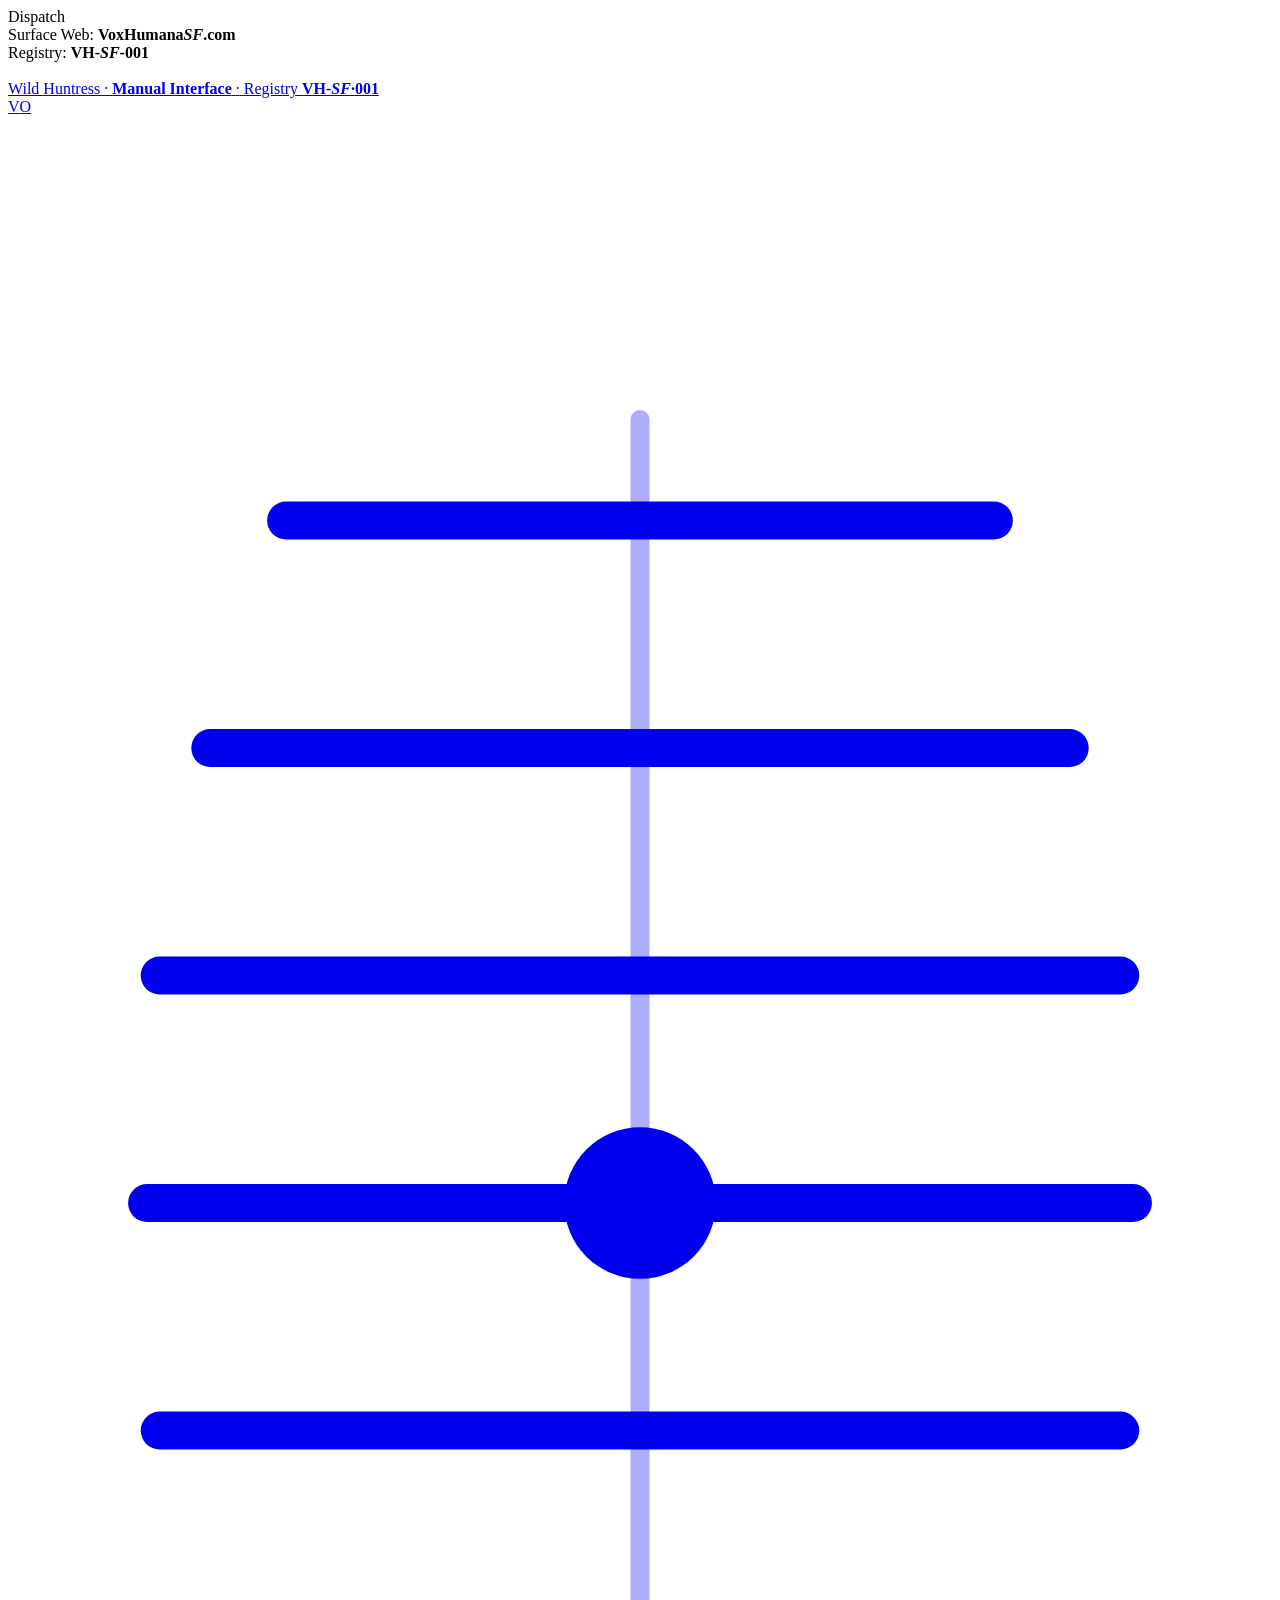
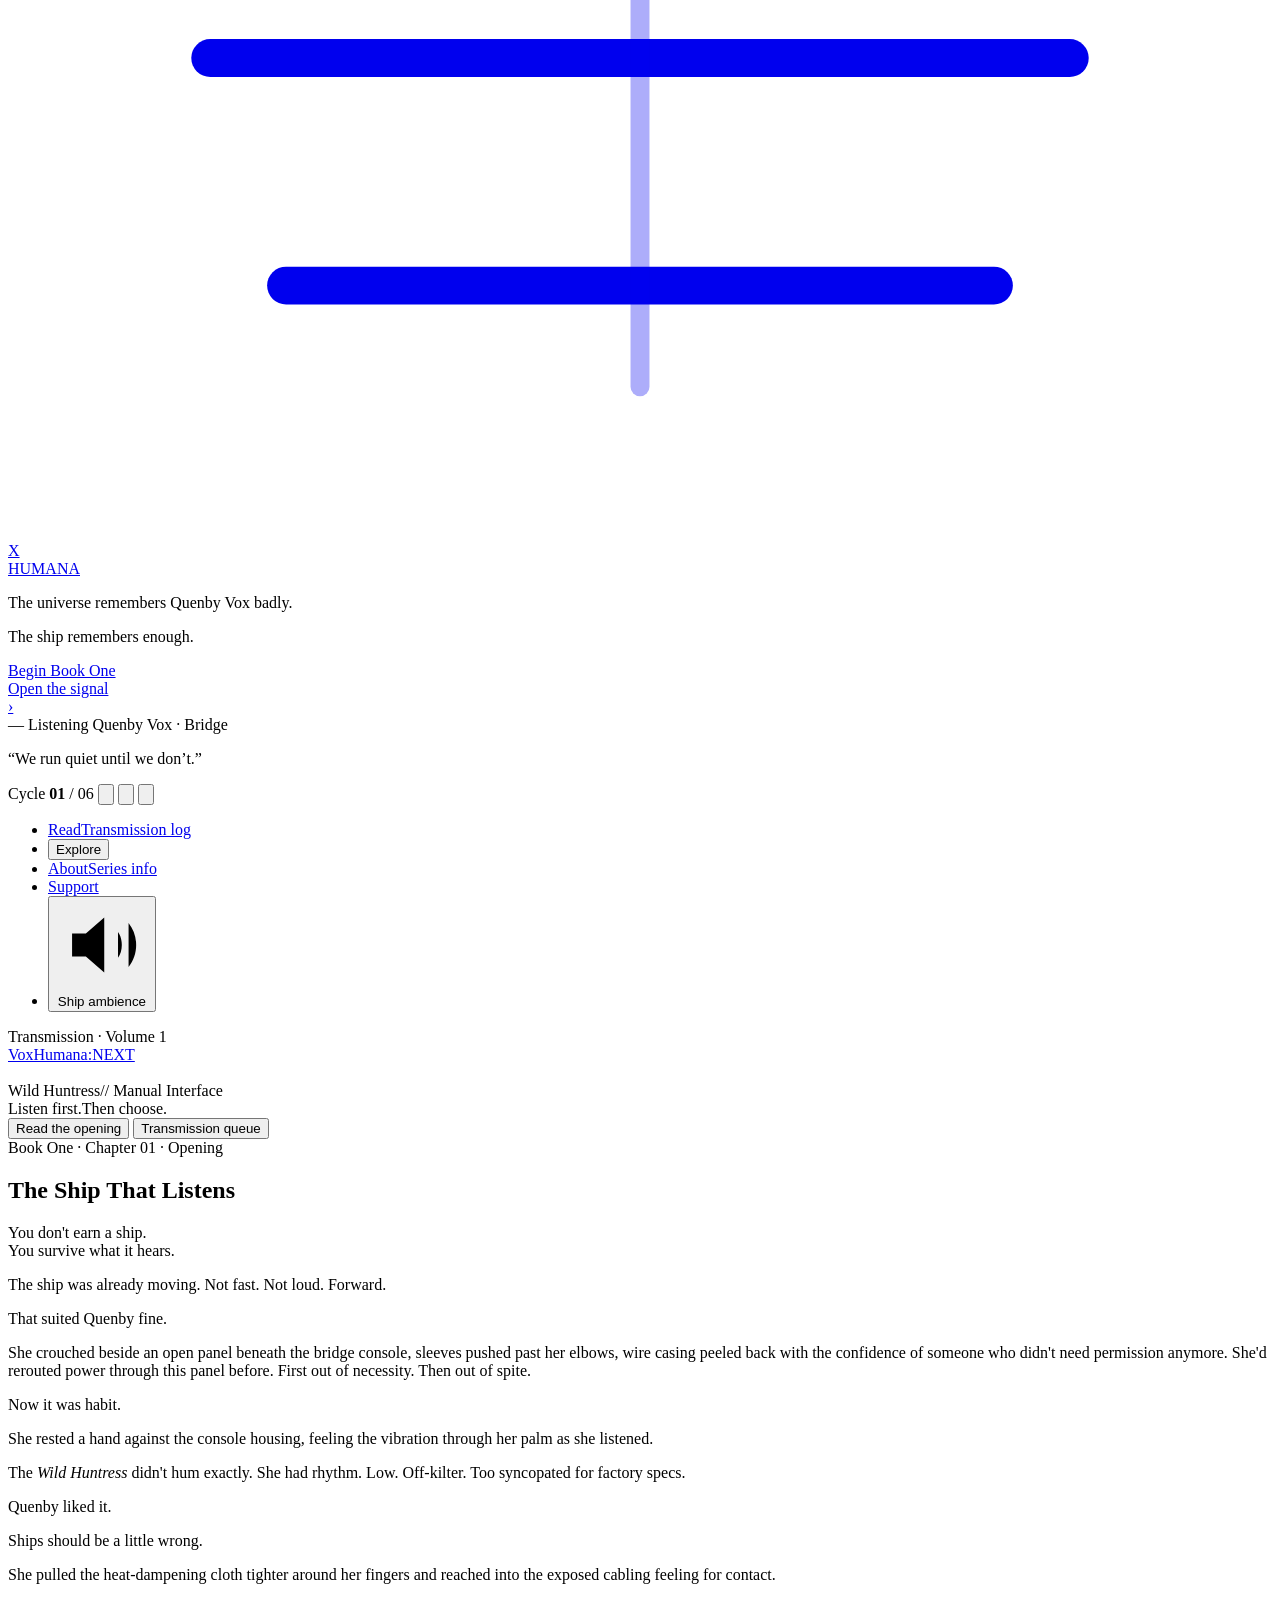
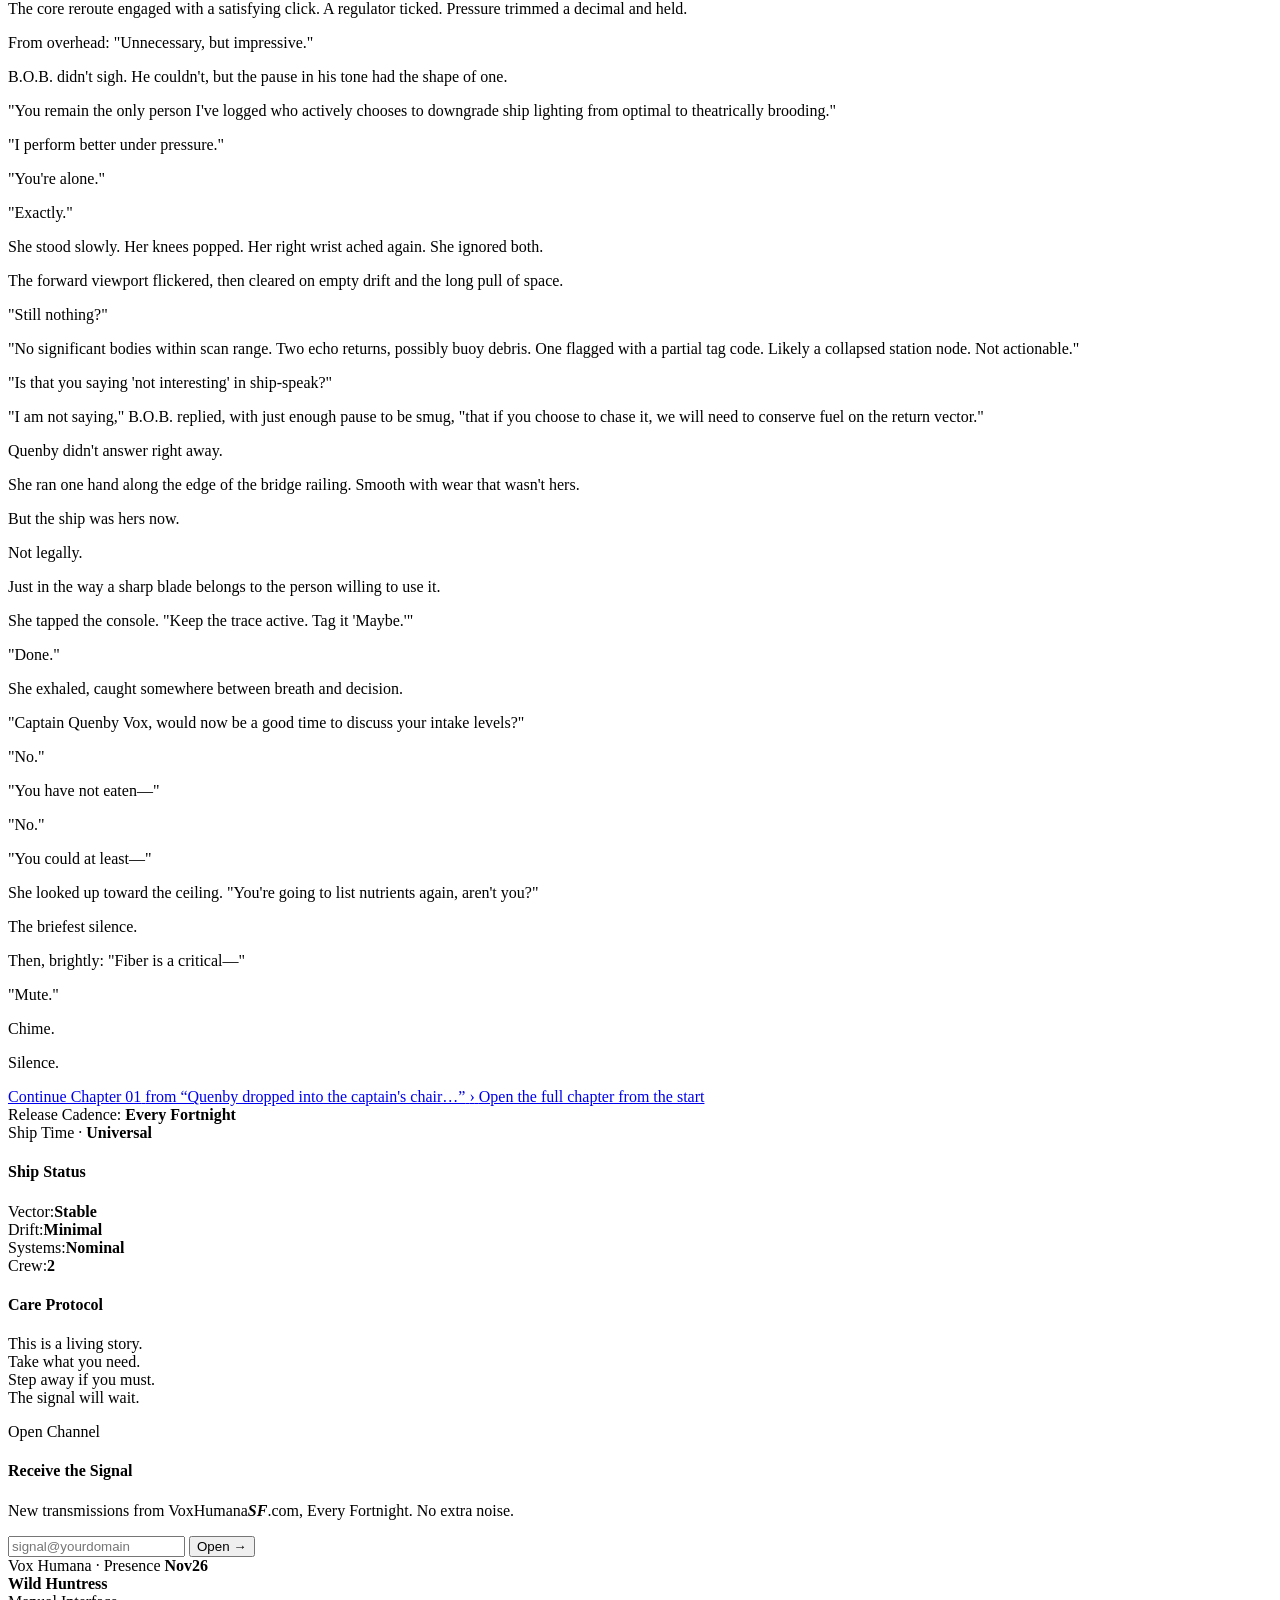
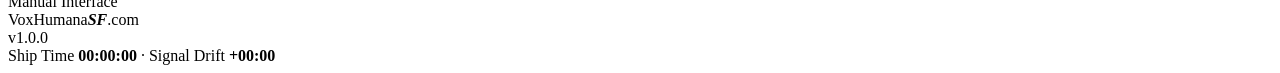
==== commit a9b62118: "Update index.html" ====
--- a/index.html
+++ b/index.html
@@ -1,1721 +1,580 @@
-<!DOCTYPE html>
-<html lang="en" data-att="qvox">
-<head>
-<meta charset="utf-8">
-<meta name="viewport" content="width=device-width, initial-scale=1">
-<title>Vox Humana — a literary science-fantasy serial</title>
-<meta name="description" content="The universe remembers Quenby Vox badly. The ship remembers enough. Follow Quenby Vox aboard the Wild Huntress. Book One complete — 12 transmissions, free to read.">
-
-<link rel="preconnect" href="https://fonts.googleapis.com">
-<link rel="preconnect" href="https://fonts.gstatic.com" crossorigin>
-<link href="https://fonts.googleapis.com/css2?family=Newsreader:ital,opsz,wght@0,6..72,200;0,6..72,300;0,6..72,400;0,6..72,500;1,6..72,200;1,6..72,300;1,6..72,400&family=Archivo:wght@400;500;600;700&family=IBM+Plex+Mono:ital,wght@0,400;0,500;1,400&display=swap" rel="stylesheet">
-
-<style>
-/* ══════════════════════════════════════════════════════════════
-   VOX HUMANA — THE THRESHOLD BUILD
-   The reader arrives at a door the Wild Huntress has left half
-   open. Eye level, in the corridor, outside the bridge.
-
-   ── REQUIRED ART PLATES (layer in automatically when present) ──
-   art/hero/bridge-bg.jpg    2600×1600  the bridge seen through the
-                                        doorway: broad forward windows,
-                                        stars, raised stations w/ rails,
-                                        warm restrained consoles, a mug,
-                                        a seat turned from regulation.
-                                        Quenby working/resting if a
-                                        reliable reference exists;
-                                        otherwise recent-presence only.
-   art/hero/corridor-fg.png  2600×1600  foreground corridor plate with
-                                        TRANSPARENT doorway opening:
-                                        hook rail (one worn jacket, no
-                                        hanger; empty hooks), compact
-                                        data pad, maintenance seam, an
-                                        open low panel w/ cloth, warm
-                                        practicals. Used, not damaged.
-   art/rooms/galley.jpg      1800×1000  counter/shelf still life
-   art/rooms/garden.jpg      1800×1000  trellis, soil, patched irrigation
-   art/rooms/hold.jpg        1800×1000  the sealed blue-flag crate
-   art/rooms/quarters.jpg    1800×1000  bunk nook, reading light
-   art/rooms/engine.jpg      1800×1000  manifolds, warm under-glow
-   The SVG scene beneath the hero is a BLOCKING PLATE — correct
-   composition and light, honestly a stand-in until plates land.
-   ══════════════════════════════════════════════════════════════ */
-
-:root{
-  --serif:"Newsreader","Iowan Old Style",Georgia,serif;
-  --mono:"IBM Plex Mono",ui-monospace,Menlo,monospace;
-  --sans:"Archivo","Helvetica Neue",Arial,sans-serif;
-  --ease:cubic-bezier(.3,.7,.25,1);
-  --dur:420ms;
-  --seal:#7FA6C4; /* the crate's blue seal — canonical, never re-graded */
-}
-html[data-att="qvox"]{
-  --bg:#191209;--bg2:#221809;--panel:#241A0D;--seam:#3A2B15;
-  --ink:#F2E7D3;--soft:#D8C9AC;--dim:#A8977A;--faint:#79694F;
-  --hot:#F0A84F;--hot-deep:#B5772C;--hot-glow:rgba(240,168,79,.5);
-  --acc:#E0805A;--body-font:var(--serif);
-}
-html[data-att="iri"]{
-  --bg:#10140F;--bg2:#141A12;--panel:#151C13;--seam:#27321E;
-  --ink:#E6EBDD;--soft:#C2CBB0;--dim:#90A07E;--faint:#64735A;
-  --hot:#B4C878;--hot-deep:#7B904B;--hot-glow:rgba(180,200,120,.38);
-  --acc:#AFC878;--body-font:var(--serif);
-}
-html[data-att="bob"]{
-  --bg:#0D1218;--bg2:#101720;--panel:#111923;--seam:#203040;
-  --ink:#DEE8F2;--soft:#B2C4D8;--dim:#8298AE;--faint:#5B7289;
-  --hot:#86B6E0;--hot-deep:#5081AB;--hot-glow:rgba(134,182,224,.4);
-  --acc:#86B6E0;--body-font:var(--mono);
-}
-html[data-att="signal"]{
-  --bg:#131211;--bg2:#171614;--panel:#181715;--seam:#2B2925;
-  --ink:#D8D3C9;--soft:#ABA69B;--dim:#847F74;--faint:#5E5A51;
-  --hot:#B0A68F;--hot-deep:#7E7663;--hot-glow:rgba(176,166,143,.3);
-  --acc:#9A927F;--body-font:var(--serif);
-}
-
-*{box-sizing:border-box;margin:0;padding:0}
-html{scroll-behavior:smooth}
-@media (prefers-reduced-motion:reduce){html{scroll-behavior:auto}}
-body{
-  background:var(--bg);color:var(--ink);
-  font-family:var(--body-font);font-size:1.0625rem;line-height:1.65;
-  -webkit-font-smoothing:antialiased;
-  transition:background var(--dur) var(--ease),color var(--dur) var(--ease);
-  overflow-x:hidden;
-}
-body::after{ /* grain */
-  content:"";position:fixed;inset:0;pointer-events:none;z-index:80;
-  background-image:url("data:image/svg+xml,%3Csvg xmlns='http://www.w3.org/2000/svg' width='160' height='160'%3E%3Cfilter id='n'%3E%3CfeTurbulence type='fractalNoise' baseFrequency='0.9' numOctaves='2'/%3E%3CfeColorMatrix values='0 0 0 0 1 0 0 0 0 1 0 0 0 0 1 0 0 0 .5 0'/%3E%3C/filter%3E%3Crect width='160' height='160' filter='url(%23n)'/%3E%3C/svg%3E");
-  opacity:.05;mix-blend-mode:overlay;
-}
-::selection{background:var(--hot-deep);color:var(--bg)}
-a{color:inherit}
-:focus-visible{outline:2px solid var(--hot);outline-offset:3px}
-.mono{font-family:var(--mono)}
-.wrap{max-width:1280px;margin-inline:auto;padding-inline:clamp(20px,4vw,60px);position:relative;z-index:1}
-.sr{position:absolute;width:1px;height:1px;overflow:hidden;clip:rect(0 0 0 0);white-space:nowrap}
-
-/* ————— header ————— */
-header.site{
-  position:fixed;top:0;left:0;right:0;z-index:50;
-  background:linear-gradient(180deg, rgba(0,0,0,.5), transparent);
-  transition:background .4s;
-}
-header.site.solid{background:color-mix(in srgb,var(--bg) 86%,transparent);backdrop-filter:blur(10px);border-bottom:1px solid var(--seam)}
-.bar{display:flex;align-items:center;justify-content:space-between;gap:20px;padding-block:16px}
-.wordmark{font-family:var(--sans);font-weight:700;font-size:.9rem;letter-spacing:.34em;text-decoration:none;white-space:nowrap;color:var(--ink)}
-.wordmark b{color:var(--hot)}
-nav.primary{display:flex;gap:clamp(14px,2.2vw,30px);align-items:center}
-nav.primary a{
-  font-family:var(--sans);font-weight:600;font-size:.72rem;letter-spacing:.16em;text-transform:uppercase;
-  color:var(--soft);text-decoration:none;padding-bottom:2px;border-bottom:2px solid transparent;
-  transition:color .25s,border-color .25s;text-shadow:0 1px 8px rgba(0,0,0,.6);
-}
-nav.primary a:hover,nav.primary a:focus-visible{color:var(--ink);border-color:var(--hot)}
-.att-chip{
-  font-family:var(--mono);font-size:.7rem;letter-spacing:.08em;
-  background:color-mix(in srgb,var(--panel) 70%,transparent);border:1px solid var(--seam);color:var(--soft);
-  padding:8px 13px;cursor:pointer;display:flex;align-items:center;gap:8px;transition:border-color .25s;
-}
-.att-chip:hover{border-color:var(--hot)}
-.att-chip .dot{width:7px;height:7px;border-radius:50%;background:var(--acc);box-shadow:0 0 8px var(--hot-glow)}
-
-/* perspective panel (shared by chip + hero control) */
-.att-panel{
-  position:fixed;top:64px;right:clamp(12px,3vw,52px);z-index:55;width:min(380px,calc(100vw - 24px));
-  background:var(--bg2);border:1px solid var(--seam);box-shadow:0 24px 60px rgba(0,0,0,.55);
-  padding:18px;display:none;
-}
-.att-panel.open{display:block}
-.att-panel h4{font-family:var(--mono);font-size:.62rem;letter-spacing:.2em;text-transform:uppercase;color:var(--faint);font-weight:500;margin-bottom:12px}
-.att-opt{display:block;width:100%;text-align:left;background:none;border:0;cursor:pointer;padding:12px 10px;border-left:2px solid transparent;color:var(--soft);transition:background .2s,border-color .2s}
-.att-opt:hover{background:var(--panel)}
-.att-opt[aria-pressed="true"]{border-left-color:var(--hot);background:var(--panel)}
-.att-opt .n{font-family:var(--mono);font-size:.86rem;color:var(--ink)}
-.att-opt .r{font-family:var(--mono);font-size:.66rem;color:var(--faint);margin-left:8px;font-style:italic}
-.att-opt .promise{display:block;margin-top:5px;font-family:var(--mono);font-size:.68rem;line-height:1.5;color:var(--dim)}
-.att-panel .fine{margin-top:12px;padding-top:12px;border-top:1px dashed var(--seam);font-family:var(--mono);font-size:.64rem;font-style:italic;color:var(--faint);line-height:1.6}
-
-/* ══════════════════════════════════════════════════════════════
-   1 · BRIDGE THRESHOLD — the hero scene
-   ══════════════════════════════════════════════════════════════ */
-.hero{position:relative;min-height:100svh;display:flex;align-items:flex-end;overflow:hidden}
-.scene{position:absolute;inset:0;z-index:0;transition:filter .5s var(--ease)}
-.scene.relight{filter:brightness(.75)}
-.scene .ly{position:absolute;inset:0;background-size:cover;background-position:62% center}
-#ly-bridge{opacity:0;transition:opacity 1.2s var(--ease)}
-#ly-corridor{opacity:0;transition:opacity 1.2s var(--ease);z-index:2}
-.hero.has-bg #ly-bridge{opacity:1}
-.hero.has-fg #ly-corridor{opacity:1}
-
-/* — blocking plate: correct composition, honest stand-in — */
-.stub{position:absolute;inset:0;width:100%;height:100%;z-index:1}
-.stub .wall{fill:#100B06}
-.stub .wall2{fill:#160F08}
-.stub .panelline{stroke:#2A1F12;stroke-width:2;opacity:.9}
-.stub .seamline{stroke:#3A2B18;stroke-width:1.2}
-.stub .doorframe{fill:#0B0805;stroke:#453319;stroke-width:0}
-.stub .doorjamb{fill:#1C130A;stroke:#4A371E;stroke-width:0}
-.stub .metal{stroke:#57422A;stroke-width:1.6;fill:none}
-.stub .darkmetal{stroke:#332616;stroke-width:1}
-.stub .jacket{fill:#241A10;stroke:#6B4E2C;stroke-width:1.2}
-.stub .jacket-rim{stroke:var(--hot);stroke-width:1.4;fill:none;opacity:.55}
-.stub .glow-warm{fill:var(--hot)}
-.stub .bridgefloor{fill:#1A130B}
-.stub .bridgewall{fill:#14100A}
-.stub .console{fill:#0E0A06;stroke:#503C22;stroke-width:1.2}
-.stub .consoleglow{fill:var(--hot);opacity:.35}
-.stub .railline{stroke:#8A6A3E;stroke-width:2.2;fill:none}
-.stub .star{fill:#E9DFC9}
-.stub .spill{fill:var(--hot)}
-.stub .cloth{fill:#3A2C1A;stroke:#61492A;stroke-width:1}
-.stub .padd{fill:#0C0906;stroke:#5A4426;stroke-width:1.2}
-
-.hero.has-scene .stub{opacity:0}
-.stub{transition:opacity 1.2s var(--ease)}
-
-/* — perspective delta light layers: positions tuned to the hero plate — */
-.dl{position:absolute;pointer-events:none;opacity:0;transition:opacity .8s var(--ease);z-index:3}
-.dl-task{ /* Q.Vox: warm task light on the kept things — mug, pad, cloth on the counter */
-  left:2%;top:48%;width:38%;height:38%;
-  background:radial-gradient(closest-side, rgba(240,168,79,.30), transparent 72%);
-}
-html[data-att="qvox"] .dl-task{opacity:1}
-.dl-cool{ /* Iri: cooler clean work light across the corridor */
-  inset:0;background:linear-gradient(200deg, rgba(180,200,150,.13), transparent 58%);
-}
-.dl-seamhl{left:37.2%;top:6%;width:3px;height:72%;
-  background:linear-gradient(rgba(190,210,160,.0), rgba(190,210,160,.5), rgba(190,210,160,0));
-}
-.dl-dooredge{left:80.6%;top:8%;width:2px;height:78%;
-  background:linear-gradient(rgba(190,210,160,0), rgba(200,215,170,.65), rgba(190,210,160,0));
-}
-html[data-att="iri"] .dl-cool,html[data-att="iri"] .dl-seamhl,html[data-att="iri"] .dl-dooredge{opacity:1}
-.dl-ahead{ /* B.O.B.: the floor light warms before you cross the threshold */
-  left:30%;bottom:0;width:46%;height:24%;
-  background:radial-gradient(closest-side, rgba(240,190,120,.28), transparent 74%);
-  transition-duration:1.4s;
-}
-html[data-att="bob"] .dl-ahead{opacity:1}
-.dl-wake{ /* Unregistered: an unused station wakes at the window's edge */
-  left:78.5%;top:26%;width:10px;height:10px;border-radius:50%;
-  background:#CFC6B2;box-shadow:0 0 14px 4px rgba(207,198,178,.5);
-  transition-duration:1.6s;
-}
-.dl-wake::after{
-  content:"";position:absolute;inset:-14px;border:1px solid rgba(207,198,178,.35);border-radius:50%;
-}
-html[data-att="signal"] .dl-wake{opacity:1}
-html[data-att="signal"] .scene{filter:saturate(.72)}
-
-/* motes — confined to the doorway light only */
-.motes{position:absolute;left:46%;right:20%;top:28%;bottom:12%;z-index:3;pointer-events:none}
-.motes i{position:absolute;width:2.6px;height:2.6px;border-radius:50%;background:var(--hot);opacity:0;filter:blur(.4px);animation:mote 16s linear infinite}
-@keyframes mote{0%{transform:translateY(20px);opacity:0}14%{opacity:.45}80%{opacity:.22}100%{transform:translateY(-300px);opacity:0}}
-.motes i:nth-child(1){left:12%;top:66%;animation-delay:0s}
-.motes i:nth-child(2){left:34%;top:78%;animation-delay:3.5s;animation-duration:19s}
-.motes i:nth-child(3){left:52%;top:60%;animation-delay:7s}
-.motes i:nth-child(4){left:70%;top:74%;animation-delay:10.5s;animation-duration:21s}
-.motes i:nth-child(5){left:24%;top:84%;animation-delay:13s}
-.motes i:nth-child(6){left:60%;top:88%;animation-delay:5.2s;animation-duration:18s}
-@media (prefers-reduced-motion:reduce){.motes{display:none}}
-
-/* star drift inside the door slice */
-.stub .starfield{animation:starDrift 100s linear infinite}
-@keyframes starDrift{from{transform:translateX(0)}to{transform:translateX(-120px)}}
-@media (prefers-reduced-motion:reduce){.stub .starfield{animation:none}}
-
-/* — hero content: deliberate negative space, localized scrim — */
-.hero-content{
-  position:relative;z-index:5;width:100%;
-  padding:120px clamp(20px,4vw,60px) clamp(46px,7vh,84px);
-}
-.hero-copy{
-  max-width:640px;position:relative;
-}
-.hero-copy::before{ /* localized legibility gradient, not a black overlay */
-  content:"";position:absolute;inset:-40px -60px -34px -60px;z-index:-1;
-  background:radial-gradient(120% 100% at 30% 60%, rgba(0,0,0,.62), rgba(0,0,0,.28) 60%, transparent 85%);
-  filter:blur(2px);
-}
-.kicker{font-family:var(--mono);font-size:.7rem;letter-spacing:.24em;text-transform:uppercase;color:var(--soft);display:flex;align-items:center;gap:12px;margin-bottom:24px}
-.kicker::before{content:"";width:34px;height:1px;background:var(--hot)}
-h1.tagline{
-  font-family:var(--serif);font-weight:200;
-  font-size:clamp(2.1rem,4.4vw,3.6rem);line-height:1.16;max-width:16ch;color:#F6EDDD;
-  text-shadow:0 2px 24px rgba(0,0,0,.5);
-}
-h1.tagline em{font-style:italic;color:var(--hot)}
-.hero-sub{margin-top:20px;max-width:46ch;font-size:1.05rem;line-height:1.7;color:var(--soft)}
-.hero-actions{margin-top:34px;display:flex;align-items:center;gap:26px;flex-wrap:wrap}
-.board{
-  position:relative;display:inline-block;text-decoration:none;
-  font-family:var(--sans);font-weight:700;font-size:1rem;letter-spacing:.18em;text-transform:uppercase;
-  color:#1A1206;background:var(--hot);padding:20px 38px;border:1px solid var(--hot-deep);
-  box-shadow:0 0 34px var(--hot-glow);
-  transition:box-shadow .35s var(--ease),transform .35s var(--ease);
-}
-.board:hover,.board:focus-visible{box-shadow:0 0 60px var(--hot-glow),0 0 130px var(--hot-glow);transform:translateY(-2px)}
-.ghost{
-  font-family:var(--sans);font-weight:600;font-size:.8rem;letter-spacing:.18em;text-transform:uppercase;
-  color:var(--soft);text-decoration:none;border-bottom:2px solid var(--seam);padding-bottom:4px;
-  transition:color .25s,border-color .25s;text-shadow:0 1px 8px rgba(0,0,0,.6);
-}
-.ghost:hover,.ghost:focus-visible{color:var(--ink);border-color:var(--hot)}
-.release-state{
-  margin-top:26px;font-family:var(--mono);font-size:.66rem;letter-spacing:.2em;text-transform:uppercase;color:var(--soft);
-  display:flex;align-items:center;gap:10px;
-}
-.release-state .pulse{width:7px;height:7px;border-radius:50%;background:var(--hot);box-shadow:0 0 8px var(--hot-glow);animation:breath 3.6s var(--ease) infinite}
-@keyframes breath{0%,100%{opacity:.4;transform:scale(.9)}50%{opacity:1;transform:scale(1)}}
-@media (prefers-reduced-motion:reduce){.release-state .pulse{animation:none;opacity:1}}
-.resume-line{margin-top:12px;font-family:var(--mono);font-size:.74rem;color:var(--dim)}
-.resume-line a{color:var(--soft);text-decoration:none;border-bottom:1px solid var(--seam)}
-.resume-line a:hover{color:var(--ink);border-color:var(--hot)}
-
-/* hero perspective control — visible, secondary */
-.noticing{margin-top:30px}
-.noticing button{
-  display:flex;align-items:baseline;gap:10px;background:none;border:0;cursor:pointer;text-align:left;
-  font-family:var(--mono);color:var(--soft);padding:0;
-}
-.noticing .nl{font-size:.62rem;letter-spacing:.22em;text-transform:uppercase;color:var(--dim)}
-.noticing .nv{font-size:.86rem;letter-spacing:.1em;color:var(--ink);border-bottom:1px solid var(--hot);padding-bottom:2px}
-.noticing .explain{margin-top:8px;font-family:var(--mono);font-size:.64rem;font-style:italic;color:var(--dim)}
-.notice-frag{
-  margin-top:14px;font-family:var(--mono);font-size:.76rem;line-height:1.6;color:var(--soft);
-  border-left:2px solid var(--acc);padding-left:12px;max-width:44ch;min-height:2.6em;
-  transition:opacity .3s;
-}
-.notice-frag.settle{opacity:.3}
-
-/* ══════════ shared section shell — compartments, not cards ══════════ */
-section.room{position:relative;padding-block:clamp(90px,12vh,140px);overflow:hidden}
-section.room+section.room,section.room+footer{border-top:1px solid var(--seam)}
-.room-kick{font-family:var(--mono);font-size:.66rem;letter-spacing:.24em;text-transform:uppercase;color:var(--faint);display:flex;align-items:center;gap:14px;margin-bottom:20px}
-.room-kick::after{content:"";flex:1;height:1px;background:var(--seam)}
-h2.room-title{font-family:var(--serif);font-weight:200;font-size:clamp(1.8rem,3.2vw,2.7rem);line-height:1.2;max-width:26ch}
-.room-lede{margin-top:18px;max-width:60ch;color:var(--soft);font-size:1.05rem;min-height:2.8em}
-.rev{opacity:0;transform:translateY(26px);transition:opacity .8s var(--ease),transform .8s var(--ease)}
-.rev.in{opacity:1;transform:none}
-@media (prefers-reduced-motion:reduce){.rev{opacity:1;transform:none}}
-.room-bg{ /* per-room art slot: fades in when art/rooms/*.jpg exists */
-  position:absolute;inset:0;z-index:0;background-size:cover;background-position:center;
-  opacity:0;transition:opacity 1.2s var(--ease);
-  mask-image:linear-gradient(180deg, transparent, rgba(0,0,0,.55) 20%, rgba(0,0,0,.55) 80%, transparent);
-}
-section.room.has-art .room-bg{opacity:.3}
-
-/* excerpt — page layer */
-.excerpt{position:relative;padding-block:64px clamp(80px,10vh,120px)}
-.excerpt::before{content:"";position:absolute;left:50%;top:-40px;transform:translateX(-50%);width:900px;height:560px;pointer-events:none;background:radial-gradient(closest-side,color-mix(in srgb,var(--hot) 10%,transparent),transparent 72%)}
-.excerpt .paper{position:relative;max-width:640px;margin-inline:auto;padding-inline:clamp(20px,4vw,40px)}
-.excerpt .fromline{display:block;text-align:center;margin-bottom:34px;font-family:var(--mono);font-size:.64rem;letter-spacing:.22em;text-transform:uppercase;color:var(--faint)}
-.excerpt .prose{font-family:var(--serif);font-size:1.16rem;line-height:1.9;color:var(--ink)}
-.excerpt .prose p{margin-bottom:1.15em}
-.excerpt .prose em{font-style:italic}
-.excerpt .rule{width:60px;height:1px;background:var(--hot);margin:40px auto 30px}
-.excerpt .continue{text-align:center}
-.excerpt .continue .board{padding:17px 32px;font-size:.88rem}
-.excerpt .continue .mins{display:block;margin-top:12px;font-family:var(--mono);font-size:.66rem;letter-spacing:.12em;color:var(--faint);text-transform:uppercase}
-
-/* ══════════ 2 · GALLEY ══════════ */
-.galley-grid{display:grid;grid-template-columns:minmax(0,7fr) minmax(0,5fr);gap:clamp(34px,4.5vw,80px);align-items:center}
-.counter-scene svg{width:100%;height:auto;display:block}
-.counter-scene .wallp{fill:#1E150C}
-.counter-scene .wallp2{fill:#241A0F}
-.counter-scene .counter{fill:#171008}
-.counter-scene .counter-edge{fill:#2E2113}
-.counter-scene .woodline{stroke:#332413;stroke-width:1;opacity:.8}
-.counter-scene .tinbody{stroke:#6B532F;stroke-width:1.1}
-.counter-scene .tinshine{stroke:#C79A5C;stroke-width:1.4;opacity:.5;fill:none}
-.counter-scene .tinlabel{fill:#0F0A05;stroke:#4A3820;stroke-width:.8}
-.counter-scene text{font-family:var(--mono);font-size:7px;letter-spacing:.04em;fill:#B99F76;text-transform:uppercase}
-.counter-scene .mug{fill:#20160C;stroke:#6B532F;stroke-width:1.2}
-.counter-scene .chip{fill:#0F0A05}
-.counter-scene .card{fill:#E4D9BE;stroke:#8F7C52;stroke-width:.8}
-.counter-scene .cardline{stroke:#8F7C52;stroke-width:.9;opacity:.7;fill:none}
-.counter-scene .tape{fill:rgba(230,216,184,.5);stroke:rgba(120,104,74,.4);stroke-width:.6}
-.counter-scene .kettle{fill:#170F08;stroke:#5C4728;stroke-width:1.2}
-.counter-scene .lampglow{fill:var(--hot);opacity:.10}
-.counter-scene .tin-g{cursor:pointer}
-.counter-scene .tin-g .tinbody{fill:#241A0E;transition:fill .3s,stroke .3s}
-.counter-scene .tin-g:hover .tinbody,.counter-scene .tin-g:focus-visible .tinbody,.counter-scene .tin-g.hot .tinbody{fill:#33260F;stroke:var(--hot)}
-.counter-scene .tin-g:hover text,.counter-scene .tin-g.hot text{fill:var(--ink)}
-.tin-notice .who{font-family:var(--mono);font-size:.62rem;letter-spacing:.18em;text-transform:uppercase;color:var(--acc)}
-.tin-notice .what{margin-top:10px;font-family:var(--mono);font-size:.86rem;line-height:1.6;color:var(--soft);border-left:2px solid var(--acc);padding-left:14px;min-height:4.6em;transition:opacity .25s}
-.tin-notice .what.settle{opacity:.3}
-.tin-notice .hint{margin-top:16px;font-family:var(--mono);font-size:.66rem;font-style:italic;color:var(--faint)}
-
-/* ══════════ 3 · GARDEN PASSAGE ══════════ */
-.garden-grid{display:grid;grid-template-columns:minmax(0,5fr) minmax(0,7fr);gap:clamp(34px,4.5vw,80px);align-items:center}
-.garden-scene svg{width:100%;height:auto;display:block}
-.garden-scene .trough{fill:#171008;stroke:#4A3820;stroke-width:1.2}
-.garden-scene .soil{fill:#241708}
-.garden-scene .soildot{fill:#3A2810}
-.garden-scene .stem{stroke:#5F7A42;stroke-width:1.6;fill:none}
-.garden-scene .leaf{fill:#4A6435;stroke:#69874A;stroke-width:.8}
-.garden-scene .bloom{fill:#C9A0B8}
-.garden-scene .twine{stroke:#8F7C52;stroke-width:1;fill:none}
-.garden-scene .pipe{stroke:#57422A;stroke-width:3;fill:none}
-.garden-scene .patch{stroke:#8A6A3E;stroke-width:5;fill:none}
-.garden-scene .drip{fill:var(--soft);opacity:.7}
-.garden-scene .clothf{fill:#3A2C1A;stroke:#61492A;stroke-width:1}
-.garden-scene .toolm{stroke:#6B532F;stroke-width:1.6;fill:none}
-.garden-scene .mist{fill:var(--hot);opacity:.05}
-.governing{
-  margin-top:26px;font-family:var(--serif);font-weight:300;font-style:italic;
-  font-size:clamp(1.15rem,2vw,1.5rem);line-height:1.5;color:var(--ink);max-width:30ch;
-  border-left:2px solid var(--hot);padding-left:20px;
-}
-
-/* ══════════ 4 · HOLD ══════════ */
-.hold-grid{display:grid;grid-template-columns:minmax(0,5fr) minmax(0,7fr);gap:clamp(34px,4.5vw,80px);align-items:center}
-.crate-scene svg{width:100%;height:auto;display:block;max-width:420px}
-.crate-scene .cratebody{fill:#1C130A;stroke:#5C4728;stroke-width:1.4}
-.crate-scene .crateline{stroke:#3A2B18;stroke-width:1}
-.crate-scene .strap{stroke:#57422A;stroke-width:4;fill:none}
-.crate-scene .sealtag{fill:var(--seal);opacity:.9}
-.crate-scene .sealstr{stroke:var(--seal);stroke-width:1.2;fill:none;opacity:.8}
-.crate-scene .floorline{stroke:#2A1F12;stroke-width:1.4}
-.crate-scene .rim{stroke:var(--hot);stroke-width:1.2;fill:none;opacity:.35}
-.sys-flow{margin-top:26px;max-width:60ch;color:var(--soft);font-size:1.02rem;line-height:1.75}
-.sys-flow b{font-family:var(--sans);font-weight:700;font-size:.78rem;letter-spacing:.2em;text-transform:uppercase;color:var(--ink)}
-details.cutaway{margin-top:40px;border:1px solid var(--seam);background:color-mix(in srgb,var(--panel) 60%,transparent)}
-details.cutaway summary{cursor:pointer;list-style:none;padding:16px 20px;font-family:var(--mono);font-size:.68rem;letter-spacing:.2em;text-transform:uppercase;color:var(--dim)}
-details.cutaway summary::-webkit-details-marker{display:none}
-details.cutaway summary::before{content:"▸ ";color:var(--hot)}
-details.cutaway[open] summary::before{content:"▾ "}
-.cutaway-inner{padding:6px 20px 20px}
-.plan svg{width:100%;height:auto;display:block}
-.plan .hull{stroke:var(--soft);stroke-width:1.6;fill:color-mix(in srgb,var(--bg2) 70%,transparent)}
-.plan .steel{stroke:var(--dim);stroke-width:.9;fill:none}
-.plan .faintline{stroke:var(--faint);stroke-width:.6;fill:none;opacity:.65}
-.plan .frame{stroke:var(--seam);stroke-width:1;opacity:.9}
-.plan .deckline{stroke:var(--dim);stroke-width:1}
-.plan .crawl{stroke:var(--faint);stroke-width:.8;stroke-dasharray:3 4;fill:none}
-.plan .void{fill:color-mix(in srgb,var(--bg) 60%,transparent)}
-.plan .glass{fill:color-mix(in srgb,var(--hot) 20%,transparent);stroke:var(--hot-deep);stroke-width:.7}
-.plan .engineglow{fill:var(--hot);opacity:.55;filter:blur(1px)}
-.plan .softlabel{font-family:var(--mono);font-size:7.5px;letter-spacing:.1em;fill:var(--faint);text-transform:uppercase}
-.plan .room-g{cursor:pointer}
-.plan .room-g .rm{fill:transparent;stroke:var(--dim);stroke-width:1;transition:fill .3s,stroke .3s}
-.plan .room-g text{font-family:var(--mono);font-size:9px;letter-spacing:.06em;fill:var(--dim);text-transform:uppercase;pointer-events:none;transition:fill .3s}
-.plan .room-g:hover .rm,.plan .room-g:focus-visible .rm,.plan .room-g.hot .rm{fill:color-mix(in srgb,var(--hot) 16%,transparent);stroke:var(--hot)}
-.plan .room-g:hover text,.plan .room-g:focus-visible text,.plan .room-g.hot text{fill:var(--ink)}
-.plan .whisper{margin-top:12px;border-top:1px dashed var(--seam);padding-top:12px;font-family:var(--mono);font-size:.74rem;line-height:1.55;color:var(--soft);border-left:2px solid var(--acc);padding-left:12px;min-height:3.2em;transition:opacity .25s}
-.plan .whisper.settle{opacity:.3}
-.plan .room-name{color:var(--hot);text-transform:uppercase;letter-spacing:.12em;font-size:.6rem;display:block;margin-bottom:4px}
-
-/* ══════════ 5 · COMMS — tuner ══════════ */
-.tuner{background:color-mix(in srgb,var(--bg2) 80%,transparent);border:1px solid var(--seam);padding:clamp(24px,3vw,40px);position:relative}
-.tuner::before,.tuner::after{ /* bracket corners instead of a plain box */
-  content:"";position:absolute;width:18px;height:18px;border:2px solid var(--hot-deep);
-}
-.tuner::before{top:-2px;left:-2px;border-right:0;border-bottom:0}
-.tuner::after{bottom:-2px;right:-2px;border-left:0;border-top:0}
-.tuner-display{display:grid;grid-template-columns:minmax(0,1fr) auto;gap:clamp(20px,3vw,50px);align-items:center;min-height:170px}
-.tuner-display .tno{font-family:var(--mono);font-size:.66rem;letter-spacing:.24em;text-transform:uppercase;color:var(--hot)}
-.tuner-display .tt{font-family:var(--serif);font-weight:300;font-size:clamp(1.5rem,2.8vw,2.2rem);line-height:1.2;margin-top:8px;transition:opacity .25s}
-.tuner-display .tep{margin-top:12px;font-family:var(--serif);font-style:italic;color:var(--dim);line-height:1.6;max-width:44ch;min-height:2.6em;transition:opacity .25s}
-.tuner-display .tpc{margin-top:12px;font-family:var(--mono);font-size:.64rem;letter-spacing:.1em;color:var(--faint);text-transform:uppercase;min-height:1.2em}
-.tuner-display .settle{opacity:.25}
-.tuner-open{display:flex;flex-direction:column;gap:12px;align-items:stretch}
-.tuner-open .board{padding:16px 26px;font-size:.82rem;text-align:center;box-shadow:none}
-.alt-start{font-family:var(--mono);font-size:.78rem;color:var(--dim);text-decoration:none;border-bottom:1px solid var(--seam);padding-bottom:2px;transition:color .25s,border-color .25s;text-align:center}
-.alt-start:hover{color:var(--ink);border-color:var(--hot)}
-.wave{margin-top:18px;height:34px;width:100%}
-.wave path{stroke:var(--hot);stroke-width:1.4;fill:none;opacity:.8}
-.wave .base{stroke:var(--seam);stroke-width:1}
-.band{margin-top:26px;position:relative;padding:18px 0 6px}
-.band .rail{position:absolute;left:0;right:0;top:26px;height:1px;background:var(--seam)}
-.band .ticks{display:flex;justify-content:space-between;position:relative}
-.tick{background:none;border:0;cursor:pointer;position:relative;width:28px;height:44px;flex:0 0 auto}
-.tick::before{content:"";position:absolute;left:50%;top:2px;width:1px;height:14px;background:var(--dim);transition:background .25s,height .25s,box-shadow .25s}
-.tick .tl{position:absolute;left:50%;transform:translateX(-50%);top:22px;font-family:var(--mono);font-size:.56rem;color:var(--faint);letter-spacing:.04em;transition:color .25s}
-.tick:hover::before{background:var(--soft)}
-.tick[aria-pressed="true"]::before{background:var(--hot);height:20px;box-shadow:0 0 10px var(--hot-glow)}
-.tick[aria-pressed="true"] .tl{color:var(--hot)}
-.tick.slot::before{background:var(--faint);height:8px}
-.tick.slot .tl{color:var(--faint);font-style:italic}
-.band-controls{display:flex;justify-content:space-between;align-items:center;margin-top:26px}
-.knob{font-family:var(--mono);font-size:.72rem;letter-spacing:.14em;text-transform:uppercase;background:var(--panel);border:1px solid var(--seam);color:var(--soft);padding:10px 18px;cursor:pointer;transition:border-color .25s,color .25s}
-.knob:hover,.knob:focus-visible{border-color:var(--hot);color:var(--ink)}
-.knob[disabled]{opacity:.4;cursor:default}
-.band-hint{font-family:var(--mono);font-size:.62rem;letter-spacing:.1em;color:var(--faint)}
-details.loglist{margin-top:30px;border:1px solid var(--seam)}
-details.loglist summary{cursor:pointer;list-style:none;padding:16px 20px;font-family:var(--mono);font-size:.7rem;letter-spacing:.18em;text-transform:uppercase;color:var(--dim)}
-details.loglist summary::-webkit-details-marker{display:none}
-details.loglist summary::before{content:"▸ ";color:var(--hot)}
-details.loglist[open] summary::before{content:"▾ "}
-.loglist ol{list-style:none;padding:0 20px 16px}
-.loglist li{border-top:1px solid var(--seam)}
-.loglist a{display:grid;grid-template-columns:44px 1fr auto;gap:14px;align-items:baseline;padding:12px 4px;text-decoration:none;transition:background .2s}
-.loglist a:hover{background:var(--panel)}
-.loglist .n{font-family:var(--mono);font-size:.72rem;color:var(--faint)}
-.loglist .t{font-family:var(--serif);font-size:1rem;color:var(--soft)}
-.loglist .p{font-family:var(--mono);font-size:.62rem;color:var(--faint);text-align:right}
-.loglist .tag{font-family:var(--mono);font-size:.56rem;letter-spacing:.14em;text-transform:uppercase;color:var(--hot);border:1px solid var(--hot-deep);padding:1px 6px;margin-left:8px}
-.loglist .slotrow{display:grid;grid-template-columns:44px 1fr auto;gap:14px;padding:12px 4px;opacity:.7}
-.loglist .slotrow .t{font-family:var(--mono);font-size:.8rem;font-style:italic;color:var(--dim)}
-
-/* ══════════ 6 · QUARTERS ══════════ */
-.quarters-grid{display:grid;grid-template-columns:1fr 1fr;gap:clamp(34px,4.5vw,80px);align-items:start}
-.smallnote{display:inline-block;font-family:var(--mono);font-size:.6rem;letter-spacing:.2em;text-transform:uppercase;color:var(--faint);margin-bottom:16px}
-.marked{background:color-mix(in srgb,var(--bg2) 85%,transparent);border:1px solid var(--seam);padding:clamp(24px,2.8vw,36px)}
-.marked .passage{font-family:var(--serif);font-size:1.08rem;line-height:1.85;color:var(--soft)}
-.marked mark{background:transparent;color:var(--ink);border-bottom:2px solid var(--acc);padding-bottom:1px}
-.marked .note{margin-top:16px;border-left:2px solid var(--acc);padding-left:14px;font-family:var(--mono);font-size:.74rem;line-height:1.6;color:var(--dim);font-style:italic}
-.marked .vis{display:block;margin-top:8px;font-style:normal;font-size:.58rem;letter-spacing:.16em;text-transform:uppercase;color:var(--faint)}
-.taped{background:#E9E0CC;color:#2B241A;padding:26px 26px 30px;max-width:430px;transform:rotate(-.8deg);box-shadow:0 14px 40px rgba(0,0,0,.5);position:relative;font-family:var(--mono)}
-.taped::before{content:"";position:absolute;top:-11px;left:50%;transform:translateX(-50%) rotate(1.6deg);width:92px;height:22px;background:rgba(230,216,184,.55);border:1px solid rgba(120,104,74,.3)}
-.taped .cl{font-size:.6rem;letter-spacing:.2em;text-transform:uppercase;color:#7A6C52}
-.taped .cb{margin-top:12px;font-family:var(--serif);font-style:italic;font-size:1.02rem;line-height:1.65}
-.taped .cs{margin-top:14px;font-size:.66rem;color:#7A6C52;text-align:right}
-@media (prefers-reduced-motion:reduce){.taped{transform:none}}
-
-/* ══════════ 7 · ENGINE ROOM ══════════ */
-.mixer{position:relative;border:1px solid var(--seam);padding:clamp(24px,3vw,40px);overflow:hidden;background:color-mix(in srgb,var(--bg2) 80%,transparent)}
-.mixer .pipes{position:absolute;right:-20px;bottom:-10px;width:min(420px,50%);opacity:.5;pointer-events:none}
-.mixer .pipes .s{stroke:var(--dim);stroke-width:1.2;fill:none;opacity:.6}
-.mixer .pipes .f{stroke:var(--faint);stroke-width:.9;fill:none;opacity:.55}
-.mixer .pipes .h{stroke:var(--hot);stroke-width:1.2;fill:none;opacity:.4}
-.mixer .pipes .glow{fill:var(--hot);opacity:.1}
-.mixer-top{display:flex;justify-content:space-between;align-items:center;gap:20px;flex-wrap:wrap;margin-bottom:26px;position:relative;z-index:1}
-.spinup{font-family:var(--sans);font-weight:700;font-size:.8rem;letter-spacing:.18em;text-transform:uppercase;background:var(--panel);color:var(--soft);border:1px solid var(--seam);padding:14px 26px;cursor:pointer;display:flex;align-items:center;gap:12px;transition:border-color .3s,color .3s,box-shadow .3s}
-.spinup .led{width:9px;height:9px;border-radius:50%;background:var(--faint);transition:background .3s,box-shadow .3s}
-.spinup:hover{border-color:var(--hot);color:var(--ink)}
-.spinup[aria-pressed="true"]{border-color:var(--hot);color:var(--ink);box-shadow:0 0 26px var(--hot-glow)}
-.spinup[aria-pressed="true"] .led{background:var(--hot);box-shadow:0 0 10px var(--hot-glow)}
-.mixer-note{font-family:var(--mono);font-size:.64rem;color:var(--faint);font-style:italic;max-width:40ch;line-height:1.6}
-.channels{display:grid;grid-template-columns:repeat(5,minmax(0,1fr));gap:clamp(12px,2vw,24px);position:relative;z-index:1}
-.chan{border:1px solid var(--seam);padding:18px 14px;background:color-mix(in srgb,var(--panel) 70%,transparent)}
-.chan .cn{font-family:var(--mono);font-size:.62rem;letter-spacing:.16em;text-transform:uppercase;color:var(--soft)}
-.chan .cd{margin-top:6px;font-family:var(--mono);font-size:.6rem;color:var(--faint);line-height:1.5;min-height:2.8em}
-.chan input[type="range"]{width:100%;margin-top:14px;accent-color:var(--hot);cursor:pointer}
-
-/* ══════════ 8 · OUTBOUND ══════════ */
-.range{max-width:600px}
-.range form{margin-top:28px;display:flex}
-.range input[type="email"]{flex:1;background:var(--bg2);border:1px solid var(--seam);border-right:0;color:var(--ink);font-family:var(--mono);font-size:.86rem;padding:16px 18px;min-height:52px}
-.range input::placeholder{color:var(--faint)}
-.range button{font-family:var(--sans);font-weight:700;font-size:.78rem;letter-spacing:.16em;text-transform:uppercase;background:var(--hot);color:#1A1206;border:1px solid var(--hot-deep);padding:0 26px;min-height:52px;cursor:pointer;transition:box-shadow .3s}
-.range button:hover,.range button:focus-visible{box-shadow:0 0 30px var(--hot-glow)}
-.range .fine{margin-top:14px;font-family:var(--mono);font-size:.66rem;font-style:italic;color:var(--faint)}
-.range .ok{margin-top:14px;font-family:var(--mono);font-size:.82rem;color:var(--acc)}
-
-footer.site{border-top:1px solid var(--seam);padding-block:48px 60px;position:relative;z-index:1}
-.footgrid{display:flex;justify-content:space-between;align-items:baseline;gap:24px;flex-wrap:wrap}
-.footgrid nav{display:flex;gap:24px}
-.footgrid nav a{font-family:var(--sans);font-size:.72rem;font-weight:600;letter-spacing:.14em;text-transform:uppercase;color:var(--dim);text-decoration:none;border-bottom:2px solid transparent;padding-bottom:2px;transition:color .25s,border-color .25s}
-.footgrid nav a:hover{color:var(--ink);border-color:var(--hot)}
-.foot-sig{font-family:var(--mono);font-size:.66rem;letter-spacing:.08em;color:var(--faint);font-style:italic;min-height:1.4em}
-
-@keyframes flick{0%,100%{opacity:1}50%{opacity:.72}}
-html[data-att="signal"] .flickable.flick{animation:flick .12s steps(2) 2}
-
-/* guide light */
-#guide{position:fixed;left:0;top:0;bottom:0;width:3px;z-index:60;background:var(--seam)}
-#guide i{display:block;width:100%;height:0%;background:linear-gradient(var(--hot),var(--hot-deep));box-shadow:0 0 12px var(--hot-glow)}
-
-/* ══════════ MOBILE ══════════ */
-@media (max-width:960px){
-  .hero{align-items:flex-end}
-  .scene .ly{background-position:66% center}
-  .hero-content{padding-top:90px}
-  .hero-copy{max-width:100%}
-  .hero-copy::before{inset:-24px -24px -20px -24px;background:radial-gradient(140% 110% at 40% 70%, rgba(0,0,0,.7), rgba(0,0,0,.35) 62%, transparent 88%)}
-  h1.tagline{font-size:clamp(1.9rem,8vw,2.6rem)}
-  .board{width:100%;text-align:center;padding:18px}
-  .hero-actions{gap:16px}
-  .ghost{margin-inline:auto}
-  .noticing{margin-top:22px}
-  .galley-grid,.garden-grid,.hold-grid,.quarters-grid{grid-template-columns:1fr;gap:36px}
-  .channels{grid-template-columns:1fr 1fr}
-  .tuner-display{grid-template-columns:1fr}
-  .tick{width:20px}
-  .tick .tl{display:none}
-  nav.primary{display:none}
-  .mixer .pipes{display:none}
-}
-</style>
-</head>
-<body>
-
-<span class="sr" aria-live="polite" id="live"></span>
-<div id="guide" role="presentation"><i id="guide-fill"></i></div>
-
-<!-- ═══ HEADER ═══ -->
-<header class="site" id="hdr">
-  <div class="wrap bar">
-    <a class="wordmark" href="#top">VOX <b>HUMANA</b></a>
-    <nav class="primary" aria-label="Site">
-      <a href="#comms">Read</a>
-      <a href="#galley">Explore</a>
-      <a href="#quarters">Margins</a>
-      <a href="#engine">Listen</a>
-    </nav>
-    <button class="att-chip" id="att-chip" aria-expanded="false" aria-controls="att-panel">
-      <span class="dot" role="presentation"></span>
-      <span id="att-current">Q. Vox</span> ▾
-    </button>
-  </div>
-</header>
-
-<div class="att-panel" id="att-panel" role="dialog" aria-label="The Huntress is noticing with">
-  <h4>The Huntress is noticing with:</h4>
-  <button class="att-opt" data-att="qvox" aria-pressed="true">
-    <span class="n">Q. Vox</span><span class="r">— captain</span>
-    <span class="promise">Warm task light. The jacket, the mug, the open panel — what someone has used, kept, or repaired.</span>
-  </button>
-  <button class="att-opt" data-att="iri" aria-pressed="false">
-    <span class="n">Iri-Six</span><span class="r">— crew</span>
-    <span class="promise">Cooler work light. Seams and boundaries sharpen. The door's exact angle matters.</span>
-  </button>
-  <button class="att-opt" data-att="bob" aria-pressed="false">
-    <span class="n">B.O.B.</span><span class="r">— the ship's voice</span>
-    <span class="promise">The ship acknowledges you. A light warms before you reach it.</span>
-  </button>
-  <button class="att-opt" data-att="signal" aria-pressed="false">
-    <span class="n">Unregistered Signal</span><span class="r">— not yet catalogued</span>
-    <span class="promise">An unused station wakes. An identifier fails to resolve. The ship notices something it can't classify.</span>
-  </button>
-  <p class="fine">Changes what the ship notices — not what the chapters say.</p>
-</div>
-
-<!-- ══════════════════════════════════════════════════════════
-     1 · BRIDGE THRESHOLD
-     ══════════════════════════════════════════════════════════ -->
-<section class="hero" id="top" aria-label="The corridor outside the bridge">
-  <div class="scene" id="scene">
-    <div class="ly" id="ly-bridge" role="presentation"></div>
-
-    <!-- BLOCKING PLATE — stand-in composition until painted plates land.
-         Eye level in the corridor; bridge door half open, right of center;
-         hook rail with Quenby's jacket; light spilling across the floor. -->
-    <svg class="stub" viewBox="0 0 1440 900" preserveAspectRatio="xMidYMid slice" aria-hidden="true">
-      <defs>
-        <linearGradient id="spillg" x1="0" y1="0" x2="0" y2="1">
-          <stop offset="0" style="stop-color:var(--hot);stop-opacity:.32"/>
-          <stop offset="1" style="stop-color:var(--hot);stop-opacity:.02"/>
-        </linearGradient>
-        <linearGradient id="sliceg" x1="0" y1="0" x2="1" y2="0">
-          <stop offset="0" style="stop-color:#241A0E"/>
-          <stop offset="1" style="stop-color:#191106"/>
-        </linearGradient>
-        <clipPath id="doorclip"><polygon points="916,138 1076,158 1076,742 916,762"/></clipPath>
-      </defs>
-
-      <!-- corridor walls -->
-      <rect class="wall" x="0" y="0" width="1440" height="900"/>
-      <polygon class="wall2" points="0,60 900,120 900,780 0,860"/>
-      <!-- wall panel seams, converging slightly toward the door -->
-      <line class="panelline" x1="160" y1="70" x2="160" y2="852"/>
-      <line class="panelline" x1="420" y1="88" x2="420" y2="833"/>
-      <line class="panelline" x1="650" y1="103" x2="650" y2="816"/>
-      <line class="seamline" x1="266" y1="78" x2="266" y2="844"/>
-      <line class="seamline" x1="0" y1="330" x2="900" y2="352"/>
-      <line class="seamline" x1="0" y1="620" x2="900" y2="612"/>
-      <!-- ceiling practicals: one dark, one warm near the door -->
-      <rect x="330" y="96" width="46" height="10" rx="3" fill="#221709"/>
-      <rect x="760" y="112" width="46" height="10" rx="3" fill="#2E1F0C"/>
-      <ellipse class="glow-warm" cx="783" cy="126" rx="34" ry="8" opacity=".18"/>
-
-      <!-- maintenance seam (Iri notices this one) -->
-      <line x1="266" y1="120" x2="266" y2="700" stroke="#4A3820" stroke-width="2" opacity=".5"/>
-
-      <!-- low open panel with cloth (evidence of work in progress) -->
-      <rect x="700" y="660" width="86" height="70" fill="#0B0805" stroke="#4A3820" stroke-width="1.4"/>
-      <ellipse class="glow-warm" cx="743" cy="695" rx="30" ry="16" opacity=".12"/>
-      <path class="cloth" d="M690 660 Q 700 640 716 656 L 716 700 Q 704 712 694 702 Z"/>
-
-      <!-- hook rail + jacket, left of the door -->
-      <line class="metal" x1="618" y1="300" x2="880" y2="312"/>
-      <path class="metal" d="M652 302 L652 318 L662 318"/>
-      <path class="metal" d="M836 310 L836 326 L846 326"/>
-      <path class="metal" d="M742 306 L742 320 L752 320"/>
-      <!-- the jacket: worn, no hanger, sagging naturally from the middle hook -->
-      <path class="jacket" d="M742 320
-        Q 726 328 718 352 Q 712 386 716 436 Q 718 470 724 496
-        L 742 500 Q 738 452 740 408
-        L 744 500 Q 762 498 772 492
-        Q 780 448 778 396 Q 776 352 766 334 Q 756 322 742 320 Z"/>
-      <path d="M736 326 Q 742 336 750 326" fill="none" stroke="#6B4E2C" stroke-width="1.4"/>
-      <path class="jacket-rim" d="M772 340 Q 780 396 774 470"/>
-      <!-- mend line: thread a shade off -->
-      <path d="M726 420 L734 448" stroke="#9A7A4A" stroke-width="1" stroke-dasharray="2 3" opacity=".8"/>
-
-      <!-- compact data pad on a wall ledge -->
-      <rect x="838" y="352" width="8" height="52" rx="2" class="padd" transform="rotate(8 842 378)"/>
-
-      <!-- door: frame, slid panel, half-open slice into the bridge -->
-      <rect x="892" y="120" width="16" height="656" fill="#0B0805"/>
-      <rect x="1084" y="150" width="16" height="608" fill="#0B0805"/>
-      <!-- slid door panel covering the right part of the opening -->
-      <polygon points="1076,150 1300,176 1300,724 1076,742" fill="#150E07"/>
-      <line x1="1090" y1="200" x2="1286" y2="222" stroke="#2A1F12" stroke-width="2"/>
-      <line x1="1090" y1="680" x2="1286" y2="668" stroke="#2A1F12" stroke-width="2"/>
-      <!-- door edge catching light -->
-      <line x1="1076" y1="152" x2="1076" y2="740" stroke="#C79A5C" stroke-width="2" opacity=".5"/>
-
-      <!-- the bridge, through the opening -->
-      <g clip-path="url(#doorclip)">
-        <rect x="900" y="120" width="200" height="660" fill="url(#sliceg)"/>
-        <rect class="bridgewall" x="900" y="120" width="200" height="180"/>
-        <!-- broad forward window band with drifting stars -->
-        <rect x="908" y="212" width="180" height="150" fill="#05030A"/>
-        <g class="starfield">
-          <circle class="star" cx="930" cy="248" r="1.3"/><circle class="star" cx="962" cy="292" r="1"/>
-          <circle class="star" cx="994" cy="236" r="1.5" fill="var(--hot)"/><circle class="star" cx="1022" cy="316" r="1"/>
-          <circle class="star" cx="1050" cy="262" r="1.2"/><circle class="star" cx="1074" cy="300" r="1"/>
-          <circle class="star" cx="1100" cy="240" r="1.1"/><circle class="star" cx="1128" cy="286" r="1.3"/>
-          <circle class="star" cx="1156" cy="252" r="1"/><circle class="star" cx="1184" cy="308" r="1.2"/>
-        </g>
-        <line class="metal" x1="908" y1="362" x2="1088" y2="362"/>
-        <!-- raised stations with practical rails; one seat turned from regulation -->
-        <rect class="console" x="920" y="470" width="88" height="60" rx="4"/>
-        <rect class="consoleglow" x="930" y="480" width="52" height="8" rx="2"/>
-        <path class="railline" d="M914 552 L1014 552"/>
-        <path class="metal" d="M926 552 L926 588 M1002 552 L1002 588"/>
-        <!-- the turned seat -->
-        <path class="console" d="M1032 500 Q 1058 492 1066 514 L 1060 560 L 1032 556 Z" transform="rotate(-14 1048 528)"/>
-        <line class="metal" x1="1046" y1="560" x2="1046" y2="600"/>
-        <!-- mug on the console edge -->
-        <rect class="mug" x="996" y="454" width="14" height="16" rx="2"/>
-        <path class="metal" d="M1010 458 q 8 4 0 9"/>
-        <!-- warm interior light inside hard machinery -->
-        <ellipse class="glow-warm" cx="1000" cy="430" rx="120" ry="90" opacity=".14"/>
-        <rect class="bridgefloor" x="900" y="640" width="200" height="140"/>
-        <line class="seamline" x1="908" y1="700" x2="1088" y2="694"/>
-      </g>
-
-      <!-- light spilling from the doorway across the corridor floor -->
-      <polygon points="916,742 1076,742 760,900 300,900" fill="url(#spillg)"/>
-      <!-- floor -->
-      <polygon points="0,860 900,780 1440,820 1440,900 0,900" fill="#0C0805"/>
-      <line class="seamline" x1="0" y1="876" x2="1440" y2="856"/>
-    </svg>
-
-    <div class="ly" id="ly-corridor" role="presentation"></div>
-
-    <!-- perspective delta lights (over stub and art alike) -->
-    <div class="dl dl-task" role="presentation"></div>
-    <div class="dl dl-cool" role="presentation"></div>
-    <div class="dl dl-seamhl" role="presentation"></div>
-    <div class="dl dl-dooredge" role="presentation"></div>
-    <div class="dl dl-ahead" role="presentation"></div>
-    <div class="dl dl-wake" role="presentation"></div>
-
-    <div class="motes" role="presentation"><i></i><i></i><i></i><i></i><i></i><i></i></div>
-  </div>
-
-  <div class="hero-content">
-    <div class="hero-copy">
-      <p class="kicker">A literary science-fantasy serial</p>
-      <h1 class="tagline">The universe remembers Quenby&nbsp;Vox badly. <em>The&nbsp;ship remembers enough.</em></h1>
-      <p class="hero-sub">Follow Quenby Vox aboard the <em>Wild Huntress</em> — a ship learning its crew by what they carry, repair, and leave behind.</p>
-
-      <div class="hero-actions">
-        <a class="board" id="board-cta" href="V1_B1_C01.html">Read Chapter One</a>
-        <a class="ghost" href="#galley">Explore the Huntress</a>
-      </div>
-      <p class="resume-line" id="resume-line" hidden></p>
-
-      <p class="release-state"><span class="pulse" role="presentation"></span>Book One complete · 12 transmissions · free to read</p>
-
-      <div class="noticing">
-        <button id="noticing-btn" aria-expanded="false" aria-controls="att-panel">
-          <span class="nl">The Huntress is noticing with:</span>
-          <span class="nv" id="noticing-val">Q. Vox</span>
-        </button>
-        <p class="explain">Changes what the ship notices — not what the chapters say.</p>
-        <p class="notice-frag" id="notice-frag">the jacket's still on its hook. mended. thread a shade off.</p>
-      </div>
-    </div>
-  </div>
-</section>
-
-<!-- through the door: the opening of Transmission 01 — page layer, never revoiced -->
-<!-- AUTHOR: when releases resume, swap for the newest chapter's opening. -->
-<section class="excerpt" aria-labelledby="ex-continue">
-  <div class="paper">
-    <span class="fromline">Through the door — Transmission 01</span>
-    <div class="prose">
-      <p>She crouched beside an open panel beneath the bridge console, sleeves pushed past her elbows, wire casing peeled back with the confidence of someone who didn't need permission anymore. She'd routed power twice. First out of necessity. Then out of spite.</p>
-      <p>Now it was habit.</p>
-      <p>The <em>Wild Huntress</em> didn't hum, exactly. She had rhythm. Low. Off-kilter. Too syncopated for factory specs.</p>
-      <p>Quenby liked it.</p>
-      <p>Ships should be a little wrong.</p>
-    </div>
-    <div class="rule" role="presentation"></div>
-    <p class="continue" id="ex-continue">
-      <a class="board" href="V1_B1_C01.html">Keep reading</a>
-      <span class="mins">The Ship That Listens · 06 min · presence-paced</span>
-    </p>
-  </div>
-</section>
-
-<!-- ══════════ 2 · GALLEY ══════════ -->
-<section class="room" id="galley" aria-labelledby="galley-title">
-  <div class="room-bg" data-art="art/rooms/galley.jpg" role="presentation"></div>
-  <div class="wrap">
-    <div class="rev">
-      <p class="room-kick">The galley · shelf two</p>
-      <h2 class="room-title" id="galley-title">Five tins. Four ways of looking at them.</h2>
-      <p class="room-lede vox-copy" data-copy="galleyLede">Same shelf. Four observers. That's the whole trick of this place — the ship presents itself differently depending on who's paying attention. The tins never change. The noticing does.</p>
-    </div>
-
-    <div class="galley-grid" style="margin-top:40px">
-      <div class="counter-scene rev" aria-label="The galley counter: five labeled tins, a chipped mug, a taped card">
-        <svg viewBox="0 0 760 420">
-          <!-- wall + hanging rail -->
-          <rect class="wallp" x="0" y="0" width="760" height="300"/>
-          <rect class="wallp2" x="0" y="0" width="760" height="60"/>
-          <line class="woodline" x1="0" y1="60" x2="760" y2="60"/>
-          <ellipse class="lampglow" cx="380" cy="120" rx="300" ry="110"/>
-          <!-- counter -->
-          <rect class="counter-edge" x="0" y="300" width="760" height="16"/>
-          <rect class="counter" x="0" y="316" width="760" height="104"/>
-          <line class="woodline" x1="0" y1="348" x2="760" y2="348"/>
-          <line class="woodline" x1="0" y1="382" x2="760" y2="382"/>
-
-          <!-- the five tins on the counter, sized like real objects -->
-          <g class="tin-g" data-tin="despair" tabindex="0" role="button" aria-label="Tin: Despair">
-            <rect class="tinbody" x="96" y="212" width="66" height="88" rx="6"/>
-            <rect class="tinbody" x="92" y="200" width="74" height="16" rx="5"/>
-            <path class="tinshine" d="M104 220 Q 102 256 104 292"/>
-            <rect class="tinlabel" x="106" y="244" width="46" height="22" rx="2"/>
-            <text x="129" y="258" text-anchor="middle">DESPAIR</text>
-          </g>
-          <g class="tin-g" data-tin="regret" tabindex="0" role="button" aria-label="Tin: Regret">
-            <rect class="tinbody" x="188" y="222" width="60" height="78" rx="6"/>
-            <rect class="tinbody" x="184" y="210" width="68" height="16" rx="5"/>
-            <path class="tinshine" d="M196 230 Q 194 260 196 292"/>
-            <rect class="tinlabel" x="196" y="250" width="44" height="20" rx="2"/>
-            <text x="218" y="263" text-anchor="middle">REGRET</text>
-          </g>
-          <g class="tin-g" data-tin="victory" tabindex="0" role="button" aria-label="Tin: Victory Speech">
-            <rect class="tinbody" x="272" y="200" width="72" height="100" rx="6"/>
-            <rect class="tinbody" x="268" y="188" width="80" height="16" rx="5"/>
-            <path class="tinshine" d="M282 210 Q 280 252 282 292"/>
-            <rect class="tinlabel" x="282" y="236" width="52" height="30" rx="2"/>
-            <text x="308" y="249" text-anchor="middle">VICTORY</text>
-            <text x="308" y="260" text-anchor="middle">SPEECH</text>
-          </g>
-          <g class="tin-g" data-tin="ambition" tabindex="0" role="button" aria-label="Tin: Ambition">
-            <rect class="tinbody" x="368" y="218" width="62" height="82" rx="6"/>
-            <rect class="tinbody" x="364" y="206" width="70" height="16" rx="5"/>
-            <path class="tinshine" d="M376 226 Q 374 258 376 292"/>
-            <rect class="tinlabel" x="374" y="248" width="50" height="20" rx="2"/>
-            <text x="399" y="261" text-anchor="middle">AMBITION</text>
-          </g>
-          <g class="tin-g" data-tin="reckoning" tabindex="0" role="button" aria-label="Tin: Dead Reckoning">
-            <rect class="tinbody" x="454" y="204" width="76" height="96" rx="6"/>
-            <rect class="tinbody" x="450" y="192" width="84" height="16" rx="5"/>
-            <path class="tinshine" d="M464 214 Q 462 254 464 292"/>
-            <rect class="tinlabel" x="462" y="240" width="60" height="30" rx="2"/>
-            <text x="492" y="253" text-anchor="middle">DEAD</text>
-            <text x="492" y="264" text-anchor="middle">RECKONING</text>
-          </g>
-
-          <!-- the chipped mug, off to the side, in use -->
-          <g aria-hidden="true">
-            <path class="mug" d="M586 240 L586 298 Q 586 306 596 306 L 636 306 Q 646 306 646 298 L 646 240 Z"/>
-            <path class="mug" d="M646 252 q 22 8 0 30" fill="none"/>
-            <path class="chip" d="M586 240 L 598 240 L 592 248 Z"/>
-            <path class="tinshine" d="M594 250 Q 592 274 594 298"/>
-          </g>
-          <!-- kettle, back right -->
-          <path class="kettle" d="M676 260 Q 668 224 700 220 Q 732 224 724 260 Q 722 288 700 290 Q 678 288 676 260 Z" opacity=".9"/>
-          <path class="kettle" d="M676 244 L 660 236" fill="none"/>
-
-          <!-- the taped card under the counter lip: handwriting implied, never legible -->
-          <g aria-hidden="true">
-            <rect class="card" x="330" y="322" width="104" height="58" rx="2" transform="rotate(-2 382 351)"/>
-            <rect class="tape" x="368" y="314" width="30" height="12" transform="rotate(-2 383 320)"/>
-            <path class="cardline" d="M342 340 q 20 -4 40 0 t 40 -2"/>
-            <path class="cardline" d="M342 352 q 26 -3 44 1 t 34 -3"/>
-            <path class="cardline" d="M342 364 q 18 -4 30 0"/>
-          </g>
-          <!-- shelf wear -->
-          <path class="woodline" d="M96 306 q 40 6 66 0" opacity=".5"/>
-          <path class="woodline" d="M586 310 q 30 5 60 0" opacity=".5"/>
-        </svg>
-      </div>
-
-      <div class="tin-notice rev">
-        <span class="who" id="tin-who">Q. Vox notices</span>
-        <p class="what" id="tin-what">pick a tin. she has opinions about all five.</p>
-        <p class="hint">Switch who's noticing (top right) and pick the same tin again. Different eyes, different shelf.</p>
-      </div>
-    </div>
-  </div>
-</section>
-
-<!-- ══════════ 3 · GARDEN PASSAGE ══════════ -->
-<section class="room" id="garden" aria-labelledby="garden-title">
-  <div class="room-bg" data-art="art/rooms/garden.jpg" role="presentation"></div>
-  <div class="wrap">
-    <div class="garden-grid">
-      <div class="rev">
-        <p class="room-kick">The garden passage</p>
-        <h2 class="room-title" id="garden-title">A room that grows.</h2>
-        <p class="room-lede vox-copy" data-copy="gardenLede">Iri keeps this room without saying so. Trellises out of scrap twine, irrigation patched twice, a cloth folded like it matters, plants grown for beauty as much as survival. Care disguised as function — that's her signature.</p>
-        <p class="governing">The chapters stay with Quenby. The ship changes with whoever is paying attention.</p>
-      </div>
-
-      <div class="garden-scene rev" aria-label="The garden: improvised trellis, soil, patched irrigation, a folded cloth">
-        <svg viewBox="0 0 720 420">
-          <ellipse class="mist" cx="360" cy="150" rx="330" ry="130"/>
-          <!-- patched irrigation line -->
-          <path class="pipe" d="M40 90 Q 240 70 420 88 T 700 92"/>
-          <path class="patch" d="M300 80 L 340 82"/>
-          <path class="patch" d="M552 88 L 584 90"/>
-          <circle class="drip" cx="420" cy="104" r="2.4"/>
-          <circle class="drip" cx="422" cy="122" r="1.8" opacity=".45"/>
-          <!-- trellis: scrap twine crosses -->
-          <line class="twine" x1="140" y1="110" x2="140" y2="300"/>
-          <line class="twine" x1="220" y1="104" x2="220" y2="300"/>
-          <line class="twine" x1="300" y1="110" x2="300" y2="300"/>
-          <line class="twine" x1="120" y1="160" x2="320" y2="150"/>
-          <line class="twine" x1="120" y1="220" x2="320" y2="214"/>
-          <path class="twine" d="M136 156 l 8 8 m 0 -8 l -8 8 M216 152 l 8 8 m 0 -8 l -8 8 M296 214 l 8 8 m 0 -8 l -8 8"/>
-          <!-- climbing plant -->
-          <path class="stem" d="M150 300 Q 146 240 160 200 Q 172 168 210 150"/>
-          <path class="leaf" d="M160 236 q -18 -4 -20 -22 q 18 2 20 22Z"/>
-          <path class="leaf" d="M168 196 q 16 -10 30 -2 q -12 14 -30 2Z"/>
-          <path class="leaf" d="M204 156 q 14 -12 28 -6 q -8 16 -28 6Z"/>
-          <circle class="bloom" cx="216" cy="146" r="5"/>
-          <!-- trough with pressed soil -->
-          <rect class="trough" x="90" y="300" width="300" height="66" rx="6"/>
-          <rect class="soil" x="100" y="308" width="280" height="24" rx="4"/>
-          <circle class="soildot" cx="140" cy="318" r="2.4"/><circle class="soildot" cx="196" cy="322" r="2"/>
-          <circle class="soildot" cx="250" cy="316" r="2.6"/><circle class="soildot" cx="316" cy="320" r="2"/>
-          <path class="stem" d="M180 308 q -2 -18 6 -26 M262 308 q 2 -16 -4 -24 M330 308 q -2 -14 6 -22"/>
-          <path class="leaf" d="M186 284 q 12 -6 18 2 q -8 8 -18 -2Z"/>
-          <path class="leaf" d="M258 286 q -12 -8 -20 -2 q 6 10 20 2Z"/>
-          <!-- the folded cloth -->
-          <g>
-            <path class="clothf" d="M470 322 L 580 316 L 590 344 L 480 352 Z"/>
-            <path class="clothf" d="M476 334 L 584 328" fill="none"/>
-            <path class="clothf" d="M474 344 L 586 337" fill="none"/>
-          </g>
-          <!-- tools, deliberately placed in a row -->
-          <g class="toolm">
-            <path d="M630 300 L 630 356"/><path d="M624 300 L 636 300"/>
-            <path d="M654 304 L 654 356"/><circle cx="654" cy="298" r="6"/>
-            <path d="M678 308 L 678 356"/><path d="M672 312 L 684 308"/>
-          </g>
-          <line class="woodline" x1="60" y1="368" x2="700" y2="368" stroke="#332413"/>
-        </svg>
-      </div>
-    </div>
-  </div>
-</section>
-
-<!-- ══════════ 4 · HOLD ══════════ -->
-<section class="room" id="hold" aria-labelledby="hold-title">
-  <div class="room-bg" data-art="art/rooms/hold.jpg" role="presentation"></div>
-  <div class="wrap">
-    <div class="hold-grid">
-      <div class="crate-scene rev" aria-label="One crate in Hold Two: sealed, strapped, flagged in blue">
-        <svg viewBox="0 0 420 340">
-          <line class="floorline" x1="20" y1="300" x2="400" y2="300"/>
-          <rect class="cratebody" x="90" y="120" width="220" height="176" rx="4"/>
-          <line class="crateline" x1="90" y1="176" x2="310" y2="176"/>
-          <line class="crateline" x1="164" y1="120" x2="164" y2="296"/>
-          <line class="crateline" x1="240" y1="120" x2="240" y2="296"/>
-          <path class="strap" d="M118 120 L118 296 M282 120 L282 296"/>
-          <!-- the blue seal: canonical color, never re-graded -->
-          <rect class="sealtag" x="186" y="188" width="34" height="22" rx="2"/>
-          <path class="sealstr" d="M186 199 L 160 199 M220 199 L 246 199"/>
-          <path class="rim" d="M90 120 L310 120"/>
-          <ellipse cx="200" cy="306" rx="130" ry="10" fill="#000" opacity=".4"/>
-        </svg>
-      </div>
-
-      <div class="rev">
-        <p class="room-kick">Hold Two · aft of the galley</p>
-        <h2 class="room-title" id="hold-title">Most systems keep records. The Huntress keeps memory.</h2>
-        <p class="room-lede vox-copy" data-copy="holdLede">One crate in Hold Two, sealed, blue. Flagged, not logged for trade. That's the whole system in one object.</p>
-        <p class="sys-flow vox-copy" data-copy="sysFlow">How it arrived is <b>Signal</b> — what the ship hears and what it answers. Why it stays is <b>Hold</b> — provenance, placement, attachment. What it comes to mean is <b>Drift</b> — the patterns that only show when you stop staring at any one thing. Those rooms open as the ship finishes pressurizing them.</p>
-
-        <details class="cutaway">
-          <summary>The ship, held whole — long-haul cutaway</summary>
-          <div class="cutaway-inner plan">
-            <svg viewBox="0 0 660 300" role="group" aria-label="Interactive cutaway of the ship. Two full decks and a maintenance half-deck. Rooms named in Book One respond.">
-              <line class="steel" x1="330" y1="62" x2="330" y2="34"/>
-              <line class="steel" x1="318" y1="40" x2="342" y2="40"/>
-              <circle class="faintline" cx="330" cy="34" r="4"/>
-              <path class="faintline" d="M470 62 L478 44 L494 44"/>
-              <circle class="glass" cx="497" cy="44" r="3.4"/>
-              <path class="hull" d="M112 62 L470 62 L560 76 L636 132 L648 160 L636 176 L560 236 L470 248 L112 248 L112 62 Z"/>
-              <path class="void" d="M560 76 L636 132 L648 160 L636 176 L560 236 Z"/>
-              <path class="faintline" d="M572 86 L572 226 M596 104 L596 208 M618 120 L618 192"/>
-              <path class="glass" d="M566 92 L604 118 L598 126 L562 102 Z"/>
-              <path class="hull" d="M112 62 L64 78 L52 96 L52 214 L64 232 L112 248 Z"/>
-              <path class="steel" d="M64 96 L92 96 M64 214 L92 214"/>
-              <path class="steel" d="M52 104 L30 96 L24 110 L24 122 L30 136 L52 128"/>
-              <path class="steel" d="M52 176 L30 168 L24 182 L24 194 L30 208 L52 200"/>
-              <ellipse class="engineglow" cx="24" cy="116" rx="4" ry="9"/>
-              <ellipse class="engineglow" cx="24" cy="188" rx="4" ry="9"/>
-              <rect class="faintline" x="150" y="252" width="70" height="12" rx="6"/>
-              <rect class="faintline" x="250" y="252" width="70" height="12" rx="6"/>
-              <path class="steel" d="M160 264 L150 282 L190 282 M370 250 L360 282 L400 282 M500 244 L494 282 L530 282"/>
-              <path class="faintline" d="M118 70 L468 70 M118 240 L468 240"/>
-              <g class="frame">
-                <line x1="150" y1="62" x2="150" y2="248"/><line x1="228" y1="62" x2="228" y2="248"/>
-                <line x1="282" y1="62" x2="282" y2="248"/><line x1="358" y1="62" x2="358" y2="248"/>
-                <line x1="432" y1="62" x2="432" y2="248"/><line x1="470" y1="62" x2="470" y2="248"/>
-              </g>
-              <line class="deckline" x1="112" y1="150" x2="560" y2="150"/>
-              <line class="deckline" x1="112" y1="206" x2="560" y2="212"/>
-              <text class="softlabel" x="118" y="78">DECK A</text>
-              <text class="softlabel" x="118" y="160">DECK B</text>
-              <text class="softlabel" x="118" y="222">½ DECK</text>
-              <path class="crawl" d="M150 228 L540 232"/>
-              <rect class="faintline" x="196" y="222" width="10" height="10"/>
-              <rect class="faintline" x="330" y="223" width="10" height="10"/>
-              <rect class="faintline" x="452" y="225" width="10" height="10"/>
-              <text class="softlabel" x="356" y="243">CRAWLWAYS · MAINTENANCE SEAMS</text>
-              <g class="faintline">
-                <path d="M224 66 L224 228 M232 66 L232 228"/>
-                <path d="M224 80 L232 80 M224 120 L232 120 M224 160 L232 160 M224 200 L232 200"/>
-                <path d="M426 66 L426 228 M434 66 L434 228"/>
-                <path d="M426 80 L434 80 M426 120 L434 120 M426 160 L434 160 M426 200 L434 200"/>
-              </g>
-              <g class="room-g" data-room="engineering" tabindex="0" role="button" aria-label="Engineering">
-                <path class="rm" d="M116 66 L146 66 L146 226 L116 226 Z"/>
-                <text x="131" y="150" text-anchor="middle" transform="rotate(-90 131 150)">ENGINEERING</text>
-              </g>
-              <g class="room-g" data-room="hold" tabindex="0" role="button" aria-label="Hold Two">
-                <rect class="rm" x="154" y="66" width="66" height="138"/>
-                <text x="187" y="132" text-anchor="middle" transform="rotate(-90 187 132)">HOLD TWO</text>
-              </g>
-              <g class="room-g" data-room="garden" tabindex="0" role="button" aria-label="Garden bay">
-                <rect class="rm" x="238" y="156" width="116" height="46"/>
-                <text x="296" y="183" text-anchor="middle">GARDEN</text>
-              </g>
-              <g class="room-g" data-room="galley" tabindex="0" role="button" aria-label="Galley">
-                <rect class="rm" x="362" y="156" width="62" height="48"/>
-                <text x="393" y="184" text-anchor="middle">GALLEY</text>
-              </g>
-              <g class="room-g" data-room="comms" tabindex="0" role="button" aria-label="Comms">
-                <rect class="rm" x="440" y="156" width="72" height="52"/>
-                <text x="476" y="186" text-anchor="middle">COMMS</text>
-              </g>
-              <g class="room-g" data-room="medbay" tabindex="0" role="button" aria-label="Med bay">
-                <rect class="rm" x="238" y="66" width="72" height="78"/>
-                <text x="274" y="109" text-anchor="middle">MED BAY</text>
-              </g>
-              <g class="room-g" data-room="quarters" tabindex="0" role="button" aria-label="Quarters">
-                <rect class="rm" x="318" y="66" width="106" height="78"/>
-                <text x="371" y="102" text-anchor="middle">QUARTERS</text>
-                <line class="faintline" x1="353" y1="66" x2="353" y2="144"/>
-                <line class="faintline" x1="388" y1="66" x2="388" y2="144"/>
-              </g>
-              <g class="room-g" data-room="bridge" tabindex="0" role="button" aria-label="Bridge">
-                <path class="rm" d="M440 66 L470 66 L560 80 L594 106 L586 130 L560 146 L440 146 Z"/>
-                <text x="502" y="112" text-anchor="middle">BRIDGE</text>
-              </g>
-            </svg>
-            <p class="whisper" id="whisper"><span class="room-name" id="whisper-room">the ship</span><span id="whisper-line">hover a room. she'll tell you what she's noticed there.</span></p>
-          </div>
-        </details>
-      </div>
-    </div>
-  </div>
-</section>
-
-<!-- ══════════ 5 · COMMS ══════════ -->
-<section class="room" id="comms" aria-labelledby="comms-title">
-  <div class="wrap">
-    <div class="rev">
-      <p class="room-kick">Comms · what went out from this deck</p>
-      <h2 class="room-title" id="comms-title">Twelve transmissions. Tune through them.</h2>
-      <p class="room-lede vox-copy" data-copy="txLede">They're numbered because they happened that way. Start at one; the ship will keep your place better than the universe kept mine.</p>
-    </div>
-
-    <div class="tuner rev" aria-label="Transmission tuner" style="margin-top:40px">
-      <div class="tuner-display">
-        <div>
-          <p class="tno" id="tu-no">TRANSMISSION 01</p>
-          <p class="tt" id="tu-title">The Ship That Listens</p>
-          <p class="tep" id="tu-ep">You don't earn a ship. You listen.</p>
-          <p class="tpc" id="tu-pc">06 min · presence-paced</p>
-          <svg class="wave" viewBox="0 0 300 34" preserveAspectRatio="none" role="presentation">
-            <line class="base" x1="0" y1="17" x2="300" y2="17"/>
-            <path id="tu-wave" d=""/>
-          </svg>
-        </div>
-        <div class="tuner-open">
-          <a class="board" id="tu-open" href="V1_B1_C01.html">Open Transmission</a>
-          <a class="alt-start" href="V1_B1_C01.html">start from 01 →</a>
-        </div>
-      </div>
-      <div class="band">
-        <div class="rail" role="presentation"></div>
-        <div class="ticks" id="ticks" role="tablist" aria-label="Select a transmission"></div>
-      </div>
-      <div class="band-controls">
-        <button class="knob" id="tu-prev">◂ Prev</button>
-        <span class="band-hint">tune with the dial · or ◂ ▸ keys</span>
-        <button class="knob" id="tu-next">Next ▸</button>
-      </div>
-    </div>
-
-    <details class="loglist rev">
-      <summary>Full transmission log — Book One</summary>
-      <ol id="loglist"></ol>
-    </details>
-  </div>
-</section>
-
-<!-- ══════════ 6 · QUARTERS ══════════ -->
-<section class="room" id="quarters" aria-labelledby="q-title">
-  <div class="room-bg" data-art="art/rooms/quarters.jpg" role="presentation"></div>
-  <div class="wrap">
-    <div class="rev">
-      <p class="room-kick">Quarters · where the reading happens</p>
-      <h2 class="room-title" id="q-title">Reading closer, when you're ready for it.</h2>
-    </div>
-    <div class="quarters-grid" style="margin-top:40px">
-      <div class="rev">
-        <span class="smallnote">Strata — in preparation</span>
-        <p class="room-lede vox-copy" data-copy="strataLede">Some readers keep notes in the margins of exact passages. Strata will let you mark a line, keep a thought beside it, and come back to both — private by default, yours unless you choose otherwise. Later: Reader Lenses, collections of annotations shared deliberately, with people you pick. A Reader Lens is yours; a Perspective is the ship's. None of it required. The chapters are complete without it.</p>
-        <figure class="marked" style="margin-top:28px" aria-label="Example annotated passage">
-          <p class="passage">The kind of fix that says: <mark>This still matters. Even if no one says so out loud.</mark></p>
-          <figcaption class="note">the whole book is in this line — she repairs things the way other people apologize.
-            <span class="vis">Private note · Transmission 08</span>
-          </figcaption>
-        </figure>
-      </div>
-      <div class="rev">
-        <span class="smallnote">Margins — the author lens</span>
-        <p class="room-lede vox-copy" data-copy="marginsLede">Aboard the Huntress the important instructions aren't in the manual — they're on a card, taped where they're useful, in handwriting. Margins is that, for the book: my notes beside the text. Craft commentary, motif trails, audio fragments, reread material — spoiler-controlled, so it never runs ahead of where you are. It isn't a character's attention, and it isn't your annotations. It sits alongside both.</p>
-        <aside class="taped" style="margin-top:28px" aria-label="A note from the author">
-          <span class="cl">From the margins</span>
-          <p class="cb">The tea tins are labeled by occasion, not by leaf. That was true on the page before it was true anywhere else — the labels came first, and the chapter grew around them.</p>
-          <p class="cs">— the author</p>
-        </aside>
-      </div>
-    </div>
-  </div>
-</section>
-
-<!-- ══════════ 7 · ENGINE ROOM ══════════ -->
-<section class="room" id="engine" aria-labelledby="en-title">
-  <div class="room-bg" data-art="art/rooms/engine.jpg" role="presentation"></div>
-  <div class="wrap">
-    <div class="rev">
-      <p class="room-kick">Engine room · ambient systems</p>
-      <h2 class="room-title" id="en-title">The Huntress doesn't hum, exactly. She has rhythm.</h2>
-      <p class="room-lede vox-copy" data-copy="ambientLede">Spin her up and read to the sound of the ship — drive, air, hull, console, the garden's slow drip. Mix it how you keep it. The mix stays with this browser.</p>
-    </div>
-
-    <div class="mixer rev" style="margin-top:40px">
-      <svg class="pipes" viewBox="0 0 380 300" aria-hidden="true">
-        <rect class="s" x="40" y="182" width="300" height="14" rx="7"/>
-        <rect class="s" x="40" y="212" width="300" height="14" rx="7"/>
-        <rect class="f" x="40" y="242" width="300" height="10" rx="5"/>
-        <circle class="s" cx="110" cy="189" r="10"/><circle class="s" cx="230" cy="219" r="10"/>
-        <line class="f" x1="150" y1="182" x2="150" y2="252"/>
-        <line class="f" x1="270" y1="182" x2="270" y2="252"/>
-        <circle class="s" cx="300" cy="90" r="34"/><circle class="f" cx="300" cy="90" r="26"/>
-        <line class="h" x1="300" y1="90" x2="316" y2="70"/>
-        <ellipse class="glow" cx="190" cy="262" rx="150" ry="20"/>
-      </svg>
-
-      <div class="mixer-top">
-        <button class="spinup" id="spinup" aria-pressed="false">
-          <span class="led" role="presentation"></span>
-          <span id="spinup-label">Spin up</span>
-        </button>
-        <p class="mixer-note">All sound is generated aboard — nothing streams, nothing loads. Your mix is saved locally.</p>
-      </div>
-
-      <div class="channels" role="group" aria-label="Ambient channels">
-        <div class="chan"><p class="cn">Drive</p><p class="cd">low, off-kilter. too syncopated for factory specs.</p><input type="range" min="0" max="100" value="55" data-ch="drive" aria-label="Drive volume"></div>
-        <div class="chan"><p class="cn">Air</p><p class="cd">ventilation, steady. the ship breathing through the decks.</p><input type="range" min="0" max="100" value="40" data-ch="air" aria-label="Air volume"></div>
-        <div class="chan"><p class="cn">Hull</p><p class="cd">settling metal. long-haul joints easing, now and then.</p><input type="range" min="0" max="100" value="30" data-ch="hull" aria-label="Hull volume"></div>
-        <div class="chan"><p class="cn">Console</p><p class="cd">soft telemetry. the quiet kind of nominal.</p><input type="range" min="0" max="100" value="20" data-ch="console" aria-label="Console volume"></div>
-        <div class="chan"><p class="cn">Garden</p><p class="cd">irrigation, unhurried. something growing that nobody logged.</p><input type="range" min="0" max="100" value="25" data-ch="garden" aria-label="Garden volume"></div>
-      </div>
-    </div>
-  </div>
-</section>
-
-<!-- ══════════ 8 · OUTBOUND ══════════ -->
-<section class="room" id="outbound" aria-labelledby="r-title">
-  <div class="wrap">
-    <div class="range rev">
-      <p class="room-kick">Comms · outbound</p>
-      <h2 class="room-title" id="r-title">Stay in range.</h2>
-      <p class="room-lede vox-copy" data-copy="rangeLede">The next transmission goes out when it's ready. Leave an address; the ship keeps its promises better than the universe does.</p>
-      <!-- AUTHOR: wire to your mail provider. Currently shows confirmation only. -->
-      <form id="range-form" novalidate>
-        <label class="sr" for="rmail">Email address</label>
-        <input type="email" id="rmail" placeholder="your address" autocomplete="email" required>
-        <button type="submit">Stay in range</button>
-      </form>
-      <p class="fine">Release notices only. Nothing else. Ever.</p>
-      <p class="ok" id="range-ok" hidden>In range. The ship will reach you when Book Two's first transmission lands.</p>
-    </div>
-  </div>
-</section>
-
-<footer class="site" id="about">
-  <div class="wrap footgrid">
-    <nav aria-label="Footer">
-      <a href="#comms">Read</a>
-      <a href="#galley">Explore</a>
-      <a href="#quarters">Margins</a>
-      <a href="#engine">Listen</a>
-    </nav>
-    <p class="foot-sig vox-copy" data-copy="footSig">Manual interface. The site does not anticipate you. · © Vox Humana</p>
-  </div>
-</footer>
-
-<script>
-/* ══════════════════════════════════════════════════════════════
-   VOX HUMANA — threshold behavior
-   ══════════════════════════════════════════════════════════════ */
-(function(){
-"use strict";
-
-var chURL=function(n){return "V1_B1_C"+String(n).padStart(2,"0")+".html";};
-
-var CH=[
-  {n:1, t:"The Ship That Listens",        ep:"You don't earn a ship. You listen.",                           p:"06 min · presence-paced"},
-  {n:2, t:"Filter by Honesty",            ep:"Not the clean signal. The one that admits what it wants.",     p:"07 min · presence-paced"},
-  {n:3, t:"A Room That Grows",            ep:"She came for supplies. The room had other ideas.",             p:"09 min · presence-paced"},
-  {n:4, t:"Beauty's Not Always Optional", ep:"Some doors look like weakness until they refuse to close.",    p:"08 min · presence-paced"},
-  {n:5, t:"For Whoever's Left Out There", ep:"Going back counts as strategy. If no one says care out loud.", p:"13 min · quiet pressure build"},
-  {n:6, t:"No Way Back",                  ep:"The wreck opened its mouth. She went in anyway.",              p:"16 min · controlled breach burn"},
-  {n:7, t:"Momentum, Not Relief",         ep:"Surviving the event does not mean surviving the quiet after.", p:"11 min · aftermath pressure"},
-  {n:8, t:"Presence Is a Choice",         ep:"Staying in the room is harder when no one makes you.",         p:"12 min · quiet occupancy drift"},
-  {n:9, t:"Cadence Mapping",              ep:"Some routes aren't hidden. They're waiting to be noticed.",    p:"12 min · archival pressure"},
-  {n:10,t:"Location Only",                ep:"Coordinates are safer than wanting to be found.",              p:"12 min · manual-mode pressure"},
-  {n:11,t:"Destination: Optional",        ep:"If the route won't save you, make the light mean something.",  p:"10 min · improvised routework"},
-  {n:12,t:"Give Them the Sound",          ep:"", p:"", epi:true} /* AUTHOR: epigraph + pacing for 12 */
-];
-
-var V={
-  qvox:{
-    name:"Q. Vox",
-    notice:"the jacket's still on its hook. mended. thread a shade off.",
-    galleyLede:"Same shelf. Four observers. That's the whole trick of this place — the ship presents itself differently depending on who's paying attention. The tins never change. The noticing does.",
-    gardenLede:"Iri keeps this room without saying so. Trellises out of scrap twine, irrigation patched twice, a cloth folded like it matters, plants grown for beauty as much as survival. Care disguised as function — that's her signature.",
-    holdLede:"One crate in Hold Two, sealed, blue. Flagged, not logged for trade. That's the whole system in one object.",
-    sysFlow:"How it arrived is Signal — what the ship hears and what it answers. Why it stays is Hold — provenance, placement, attachment. What it comes to mean is Drift — the patterns that only show when you stop staring at any one thing. Those rooms open as the ship finishes pressurizing them.",
-    txLede:"They're numbered because they happened that way. Start at one; the ship will keep your place better than the universe kept mine.",
-    strataLede:"Some readers keep notes in the margins of exact passages. Strata will let you mark a line, keep a thought beside it, and come back to both — private by default, yours unless you choose otherwise. Later: Reader Lenses, collections of annotations shared deliberately, with people you pick. A Reader Lens is yours; a Perspective is the ship's. None of it required. The chapters are complete without it.",
-    marginsLede:"Aboard the Huntress the important instructions aren't in the manual — they're on a card, taped where they're useful, in handwriting. Margins is that, for the book: my notes beside the text. Craft commentary, motif trails, audio fragments, reread material — spoiler-controlled, so it never runs ahead of where you are. It isn't a character's attention, and it isn't your annotations. It sits alongside both.",
-    ambientLede:"Spin her up and read to the sound of the ship — drive, air, hull, console, the garden's slow drip. Mix it how you keep it. The mix stays with this browser.",
-    rangeLede:"The next transmission goes out when it's ready. Leave an address; the ship keeps its promises better than the universe does.",
-    footSig:"Manual interface. The site does not anticipate you. · © Vox Humana",
-    rooms:{
-      bridge:"wire casing peeled back under the console. my handiwork. it holds.",
-      comms:"the vendor loops stay muted. the honest sweeps don't.",
-      galley:"five tins, labeled by occasion. the kettle knows the routine.",
-      garden:"something's growing in here that nobody logged. good.",
-      quarters:"a door left at a half-angle. that's not carelessness. that's policy.",
-      medbay:"lights take three seconds in here. the ship's idea of bedside manner.",
-      hold:"one crate, sealed, blue. not logged for trade. leave it be.",
-      engineering:"routed power twice down here. once from need. once from spite."
-    },
-    tins:{
-      despair:"for the days the universe wins on points. it happens. you brew, you drink, you get up.",
-      regret:"steeps longer than you'd like. that's the point of it.",
-      victory:"barely touched. we're saving it for something worth a speech.",
-      ambition:"goes down fast. burns a little. watch whoever's been drinking it.",
-      reckoning:"for navigating without instruments. or without company. same skill, honestly."
-    }
-  },
-  iri:{
-    name:"Iri-Six",
-    notice:"door: held at a half-angle. deliberate. logged.",
-    galleyLede:"One object set. Four observers. Output differs. Object does not.",
-    gardenLede:"Trellis: improvised, holding. Irrigation: patched, twice. Soil: turned. Cloth: folded. Growth: on schedule. Beauty: also on schedule.",
-    holdLede:"Object: crate. Status: sealed. Seal: blue. Manifest: withheld by design.",
-    sysFlow:"Signal — inbound: what arrives, what is answered. Hold — retained: provenance, placement, attachment. Drift — patterned: what accumulates across chapters. Access: pending. Doors: lit.",
-    txLede:"Transmissions: twelve. Sequence: fixed. Reading order: as received. Tune, then open.",
-    strataLede:"Strata: passage-level notes. Default: private. Sharing: deliberate, per reader. Reader Lenses: collections, shared with chosen people. A Lens is the reader's. A Perspective is the ship's. Requirement level: none. The chapters stand alone.",
-    marginsLede:"Margins: authored material, placed beside the text. Contents: commentary, motif trails, audio, reread material. Spoiler control: enforced. Distinct from attention. Distinct from your notes.",
-    ambientLede:"Five channels. Levels: yours. Persistence: this browser. Streaming: none. Generated aboard.",
-    rangeLede:"Notification type: release-only. Frequency: per release. Data retained: address. Nothing else.",
-    footSig:"Manual interface. Anticipation: disabled. Logged: location only. · © Vox Humana",
-    rooms:{
-      bridge:"bridge. one station, shaped to one body. logged.",
-      comms:"traffic filtered: honesty, desperation. vendor loops: muted.",
-      galley:"five tins. one card, taped, under the shelf lip. route intact.",
-      garden:"soil: hands-pressed. sprouting. maintenance: assigned. mine.",
-      quarters:"hook: occupied. no name. just location.",
-      medbay:"lighting delay: three seconds. intentional. leave it.",
-      hold:"cargo two: crate, flagged. manifest entry: none. by design.",
-      engineering:"regulator: trimmed a decimal. holding. no further action."
-    },
-    tins:{
-      despair:"position: within reach. that placement is deliberate.",
-      regret:"rotation: frequent. no comment recorded.",
-      victory:"seal: intact. occasion: pending.",
-      ambition:"consumption: elevated. supply: monitored.",
-      reckoning:"use: solo watches. logged. not discussed."
-    }
-  },
-  bob:{
-    name:"B.O.B.",
-    notice:"status: someone at the threshold. estimate: welcome. recommendation: the light's already on.",
-    galleyLede:"Demonstration: attention. Variable: the observer. Constant: the shelf. Recommendation: try all four. I am the third one. The best one, statistically.",
-    gardenLede:"Status: humidity elevated, deliberately. Estimate: this room is loved, by someone who would dispute the word. Recommendation: don't say it out loud.",
-    holdLede:"Status: one crate, sealed. Estimate: contents known to exactly two people. Recommendation: remain curious.",
-    sysFlow:"Its story has three rooms. Signal for how it arrived — what I heard, what we answered. Hold for why it stays — provenance, placement, attachment. Drift for what it comes to mean — patterns accumulate whether or not anyone watches them. Status: pressurizing, in order.",
-    txLede:"Status: archive open, twelve entries. Estimate: you will read past your intended stop. Recommendation: this is acceptable and, frankly, the point.",
-    strataLede:"Status: annotation layer, in preparation. Function: you mark a passage, keep a thought beside it, return to both. Default: private. Estimate: some of you will build collections — Reader Lenses — and share them, deliberately. Note: a Lens is yours; a Perspective is the ship's. Recommendation: entirely optional. The chapters need nothing from you but attention.",
-    marginsLede:"Status: authored layer, in preparation. Contents: the author's notes, placed beside the text — commentary, motif trails, audio fragments, reread material. Spoiler control: active. Estimate: distinct from me, distinct from you. Recommendation: think of it as handwriting on a taped card.",
-    ambientLede:"Status: five channels, generated onboard, zero streaming. Estimate: the drive line is my favorite, for obvious reasons. Recommendation: low console, moderate air, and read.",
-    rangeLede:"Status: Book Two in preparation. Estimate: worth staying in range for, confidence high. Recommendation: leave an address. I deliver on schedule. It's the crew that improvises.",
-    footSig:"Status: manual interface. Estimate: no anticipation detected. Recommendation: none required. · © Vox Humana",
-    rooms:{
-      bridge:"status: helm responsive. estimate: captain nearby. recommendation: none required.",
-      comms:"status: listening. estimate: someone honest is out there. recommendation: patience.",
-      galley:"status: kettle idle. estimate: tea imminent, probability rising. recommendation: shelf two.",
-      garden:"status: photosynthesis nominal. estimate: the room is winning. recommendation: water it.",
-      quarters:"status: one door at a half-angle. estimate: intentional. recommendation: respect it.",
-      medbay:"status: stocked. estimate: you are fine. recommendation: sit down anyway.",
-      hold:"status: crate sealed. estimate: contents known to exactly two people. recommendation: remain curious.",
-      engineering:"status: hum, half a note low. estimate: contentment. recommendation: listen."
-    },
-    tins:{
-      despair:"status: brewed rarely. estimate: good sign. recommendation: keep it that way.",
-      regret:"status: frequently rotated. estimate: the crew is human. recommendation: no action.",
-      victory:"status: reserved. estimate: occasion approaching. recommendation: rehearse.",
-      ambition:"status: depleting. estimate: someone is planning something. recommendation: observe.",
-      reckoning:"status: reserved for long watches. estimate: fewer of those lately. recommendation: noted, with approval."
-    }
-  },
-  signal:{
-    name:"Unregistered Signal",
-    notice:"identifier: — did not resolve. the ship logged it anyway.",
-    galleyLede:"the shelf does not change. the — watching does. this has been noticed before. not by you.",
-    gardenLede:"warm air. green things. something in here was planted for — later.",
-    holdLede:"one item aboard has no entry. it arrived. it stayed.",
-    sysFlow:"what arrives is heard. what is kept is held. what it means is — pending. one of those rooms has been listening back.",
-    txLede:"twelve went out. one more is — coming. the order is the only part that held.",
-    strataLede:"notes, kept beside passages. private, unless — chosen. someone else's margins are not always — empty.",
-    marginsLede:"handwriting, beside the text. the author's. that much is — verified. the rest arrives later.",
-    ambientLede:"five channels. the ship generates all of them. all of them except — one.",
-    rangeLede:"leave an address. something will — reach you. that part is certain.",
-    footSig:"manual interface. anticipation: — . origin: unresolved. · © Vox Humana",
-    rooms:{
-      bridge:"bridge — occupant unresolved.",
-      comms:"a ping. periodic. non-directional. the ship logs it and — moves on.",
-      galley:"five containers. contents: —",
-      garden:"a room that — grows. unlisted.",
-      quarters:"one hook. one — . the rest did not resolve.",
-      medbay:"three seconds of dark, then —",
-      hold:"hold two — the ship will not say.",
-      engineering:"the hum changed when you arrived. it noticed — something."
-    },
-    tins:{
-      despair:"despair — steeps in the dark.",
-      regret:"regret — always warm, somehow.",
-      victory:"victory speech — unopened. waiting for a voice.",
-      ambition:"ambition — the lid doesn't sit right.",
-      reckoning:"dead reckoning — brewed when the route is —"
-    }
-  }
-};
-
-var html=document.documentElement,live=document.getElementById("live");
-var reduced=window.matchMedia("(prefers-reduced-motion: reduce)").matches;
-function lsGet(k){try{return localStorage.getItem(k)}catch(e){return null}}
-function lsSet(k,v){try{localStorage.setItem(k,v)}catch(e){}}
-function settle(el,fn){
-  if(reduced){fn();return;}
-  el.classList.add("settle");
-  setTimeout(function(){fn();el.classList.remove("settle")},200);
-}
-
-/* ————— art plates: probe and layer in ————— */
-var hero=document.querySelector(".hero");
-function probe(src,ok){var im=new Image();im.onload=function(){ok(src)};im.src=src;}
-/* single full-scene plate (supplied): covers the blocking stub entirely */
-probe("art/hero/scene.jpg",function(s){
-  document.getElementById("ly-corridor").style.backgroundImage="url('"+s+"')";
-  hero.classList.add("has-fg","has-scene");
-});
-/* split plates (optional, layered): bridge behind the doorway + transparent corridor foreground */
-probe("art/hero/bridge-bg.jpg",function(s){
-  document.getElementById("ly-bridge").style.backgroundImage="url('"+s+"')";
-  hero.classList.add("has-bg");
-});
-probe("art/hero/corridor-fg.png",function(s){
-  if(hero.classList.contains("has-scene"))return; /* full plate wins */
-  document.getElementById("ly-corridor").style.backgroundImage="url('"+s+"')";
-  hero.classList.add("has-fg");
-});
-document.querySelectorAll(".room-bg[data-art]").forEach(function(el){
-  probe(el.dataset.art,function(s){
-    el.style.backgroundImage="url('"+s+"')";
-    el.closest("section.room").classList.add("has-art");
-  });
-});
-
-/* ————— perspective (possession, scene-first) ————— */
-var copyEls=document.querySelectorAll(".vox-copy");
-var attCurrent=document.getElementById("att-current");
-var noticingVal=document.getElementById("noticing-val");
-var noticeFrag=document.getElementById("notice-frag");
-var whisperRoom=document.getElementById("whisper-room");
-var whisperLine=document.getElementById("whisper-line");
-var whisperEl=document.getElementById("whisper");
-var tinWho=document.getElementById("tin-who");
-var tinWhat=document.getElementById("tin-what");
-var scene=document.getElementById("scene");
-var lastRoom=null,lastTin=null;
-
-function revoice(key){
-  var v=V[key];
-  copyEls.forEach(function(el){
-    var s=el.dataset.copy;
-    if(s&&v[s]!==undefined)el.textContent=v[s];
-  });
-  attCurrent.textContent=v.name;
-  noticingVal.textContent=v.name;
-  settle(noticeFrag,function(){noticeFrag.textContent=v.notice});
-  if(lastRoom&&v.rooms[lastRoom]){
-    whisperRoom.textContent=lastRoom==="hold"?"hold two":lastRoom;
-    whisperLine.textContent=v.rooms[lastRoom];
-  }
-  var whoTxt=key==="signal"?"not yet catalogued":v.name+" notices";
-  tinWho.textContent=whoTxt;
-  if(lastTin&&v.tins[lastTin]){tinWhat.textContent=v.tins[lastTin];}
-}
-
-function perspectiveSound(key){
-  if(!AC||!running)return;
-  if(key==="bob"){ /* a soft double-blip of recognition */
-    [0,.22].forEach(function(dt){
-      var o=AC.createOscillator();o.type="sine";o.frequency.value=dt?1180:880;
-      var e=AC.createGain();e.gain.value=0;o.connect(e);e.connect(master);
-      var t=AC.currentTime+dt;
-      e.gain.linearRampToValueAtTime(.10,t+.02);
-      e.gain.exponentialRampToValueAtTime(.001,t+.24);
-      o.start(t);o.stop(t+.3);
-    });
-  }else if(key==="signal"){ /* ambient sound briefly falls away */
-    var t=AC.currentTime;
-    master.gain.cancelScheduledValues(t);
-    master.gain.setTargetAtTime(.06,t,.15);
-    master.gain.setTargetAtTime(.9,t+1.2,.4);
-  }
-}
-
-function setAttention(key,announce){
-  if(!V[key])return;
-  document.querySelectorAll(".att-opt").forEach(function(b){
-    b.setAttribute("aria-pressed",b.dataset.att===key?"true":"false");
-  });
-  lsSet("vox.attention",key);
-  /* the scene relights rather than blacking out */
-  if(!reduced){scene.classList.add("relight");setTimeout(function(){scene.classList.remove("relight")},420);}
-  html.setAttribute("data-att",key);
-  revoice(key);
-  perspectiveSound(key);
-  if(announce&&live)live.textContent="The Huntress is noticing with "+V[key].name+". The chapters are unchanged.";
-}
-
-/* panel wiring (shared by header chip and hero control) */
-var chip=document.getElementById("att-chip"),panel=document.getElementById("att-panel");
-var noticingBtn=document.getElementById("noticing-btn");
-function togglePanel(btn){
-  var open=panel.classList.toggle("open");
-  chip.setAttribute("aria-expanded",open?"true":"false");
-  noticingBtn.setAttribute("aria-expanded",open?"true":"false");
-}
-chip.addEventListener("click",function(){togglePanel(chip)});
-noticingBtn.addEventListener("click",function(){togglePanel(noticingBtn)});
-document.addEventListener("click",function(e){
-  if(!panel.contains(e.target)&&!chip.contains(e.target)&&!noticingBtn.contains(e.target)){
-    panel.classList.remove("open");
-    chip.setAttribute("aria-expanded","false");noticingBtn.setAttribute("aria-expanded","false");
-  }
-});
-document.addEventListener("keydown",function(e){
-  if(e.key==="Escape"){panel.classList.remove("open");chip.setAttribute("aria-expanded","false");noticingBtn.setAttribute("aria-expanded","false");}
-});
-document.querySelectorAll(".att-opt").forEach(function(b){
-  b.addEventListener("click",function(){
-    panel.classList.remove("open");
-    chip.setAttribute("aria-expanded","false");noticingBtn.setAttribute("aria-expanded","false");
-    setAttention(b.dataset.att,true);
-  });
-});
-
-/* ————— cutaway whispers ————— */
-document.querySelectorAll(".plan .room-g").forEach(function(r){
-  var key=r.dataset.room;
-  function speak(){
-    lastRoom=key;
-    document.querySelectorAll(".plan .room-g").forEach(function(x){x.classList.toggle("hot",x===r)});
-    settle(whisperEl,function(){
-      var v=V[html.getAttribute("data-att")]||V.qvox;
-      whisperRoom.textContent=key==="hold"?"hold two":key;
-      whisperLine.textContent=v.rooms[key]||"";
-    });
-  }
-  r.addEventListener("mouseenter",speak);
-  r.addEventListener("focus",speak);
-  r.addEventListener("click",speak);
-  r.addEventListener("keydown",function(e){if(e.key==="Enter"||e.key===" "){e.preventDefault();speak();}});
-});
-
-/* ————— tins ————— */
-document.querySelectorAll(".tin-g").forEach(function(t){
-  function pick(){
-    lastTin=t.dataset.tin;
-    document.querySelectorAll(".tin-g").forEach(function(x){x.classList.toggle("hot",x===t)});
-    var v=V[html.getAttribute("data-att")]||V.qvox;
-    settle(tinWhat,function(){
-      tinWho.textContent=html.getAttribute("data-att")==="signal"?"not yet catalogued":v.name+" notices";
-      tinWhat.textContent=v.tins[t.dataset.tin]||"";
-    });
-  }
-  t.addEventListener("click",pick);
-  t.addEventListener("keydown",function(e){if(e.key==="Enter"||e.key===" "){e.preventDefault();pick();}});
-});
-
-/* ————— returning reader: smaller secondary action only ————— */
-var loc=null;try{loc=JSON.parse(lsGet("vox.location")||"null")}catch(e){}
-if(loc&&loc.t&&loc.t>=1&&loc.t<=12){
-  var rl=document.getElementById("resume-line");
-  rl.hidden=false;
-  rl.innerHTML='Logged: location only. <a href="'+chURL(loc.t)+'">Resume — '+String(loc.t).padStart(2,"0")+' · '+CH[loc.t-1].t+'</a>';
-}
-
-/* ————— header solidifies past the hero ————— */
-var hdr=document.getElementById("hdr");
-
-/* ————— tuner ————— */
-var tuNo=document.getElementById("tu-no"),tuTitle=document.getElementById("tu-title"),
-    tuEp=document.getElementById("tu-ep"),tuPc=document.getElementById("tu-pc"),
-    tuOpen=document.getElementById("tu-open"),tuWave=document.getElementById("tu-wave"),
-    ticks=document.getElementById("ticks");
-var current=0;
-function waveFor(c){
-  var seed=0;for(var i=0;i<c.t.length;i++)seed=(seed*31+c.t.charCodeAt(i))>>>0;
-  var pts=[],steps=40;
-  for(var j=0;j<=steps;j++){
-    seed=(seed*1103515245+12345)>>>0;
-    var amp=((seed>>>16)%100)/100;
-    var y=17-(amp-.5)*(c.epi?10:26);
-    pts.push((j===0?"M":"L")+(j*(300/steps)).toFixed(1)+" "+y.toFixed(1));
-  }
-  return pts.join(" ");
-}
-function renderTuner(i,announce){
-  current=i;var c=CH[i];
-  [tuTitle,tuEp].forEach(function(el){el.classList.add("settle")});
-  setTimeout(function(){
-    tuNo.textContent="TRANSMISSION "+String(c.n).padStart(2,"0")+(c.epi?" · EPILOGUE":"");
-    tuTitle.textContent=c.t;
-    tuEp.textContent=c.ep||"—";
-    tuPc.textContent=c.p||"";
-    tuOpen.href=chURL(c.n);
-    tuWave.setAttribute("d",waveFor(c));
-    [tuTitle,tuEp].forEach(function(el){el.classList.remove("settle")});
-  },reduced?0:180);
-  ticks.querySelectorAll(".tick").forEach(function(t,j){t.setAttribute("aria-pressed",j===i?"true":"false")});
-  document.getElementById("tu-prev").disabled=(i===0);
-  document.getElementById("tu-next").disabled=(i===CH.length-1);
-  if(announce&&live)live.textContent="Tuned to transmission "+c.n+", "+c.t+".";
-}
-CH.forEach(function(c,i){
-  var b=document.createElement("button");
-  b.className="tick";b.setAttribute("role","tab");b.setAttribute("aria-pressed","false");
-  b.setAttribute("aria-label","Transmission "+c.n+": "+c.t);
-  b.innerHTML='<span class="tl">'+String(c.n).padStart(2,"0")+'</span>';
-  b.addEventListener("click",function(){renderTuner(i,true)});
-  ticks.appendChild(b);
-});
-var slotTick=document.createElement("button");
-slotTick.className="tick slot";slotTick.disabled=true;
-slotTick.setAttribute("aria-label","Book Two, transmission one — in preparation");
-slotTick.innerHTML='<span class="tl">●</span>';
-ticks.appendChild(slotTick);
-document.getElementById("tu-prev").addEventListener("click",function(){if(current>0)renderTuner(current-1,true)});
-document.getElementById("tu-next").addEventListener("click",function(){if(current<CH.length-1)renderTuner(current+1,true)});
-document.querySelector(".tuner").addEventListener("keydown",function(e){
-  if(e.key==="ArrowLeft"&&current>0){e.preventDefault();renderTuner(current-1,true);}
-  if(e.key==="ArrowRight"&&current<CH.length-1){e.preventDefault();renderTuner(current+1,true);}
-});
-renderTuner(loc&&loc.t?Math.min(loc.t,12)-1:0,false);
-
-var log=document.getElementById("loglist");
-CH.forEach(function(c){
-  var li=document.createElement("li");
-  li.innerHTML='<a href="'+chURL(c.n)+'"><span class="n">'+String(c.n).padStart(2,"0")+'</span>'+
-    '<span class="t">'+c.t+(c.epi?'<span class="tag">Epilogue</span>':"")+'</span>'+
-    '<span class="p">'+(c.p||"")+'</span></a>';
-  log.appendChild(li);
-});
-var slotLi=document.createElement("li");
-slotLi.innerHTML='<span class="slotrow"><span class="n">●</span><span class="t">Book Two · 01 — in preparation</span><span class="p"></span></span>';
-log.appendChild(slotLi);
-
-/* ————— ambience engine ————— */
-var AC=null,master=null,chans={},running=false,timers=[];
-var MIX_DEFAULTS={drive:55,air:40,hull:30,console:20,garden:25};
-var mix={};try{mix=JSON.parse(lsGet("vox.mix")||"{}")}catch(e){mix={}}
-Object.keys(MIX_DEFAULTS).forEach(function(k){if(typeof mix[k]!=="number")mix[k]=MIX_DEFAULTS[k]});
-document.querySelectorAll(".chan input").forEach(function(sl){sl.value=mix[sl.dataset.ch]});
-function noiseBuffer(ctx,secs){
-  var b=ctx.createBuffer(1,ctx.sampleRate*secs,ctx.sampleRate);
-  var d=b.getChannelData(0);
-  for(var i=0;i<d.length;i++)d[i]=Math.random()*2-1;
-  return b;
-}
-function chGain(name,base){
-  var g=AC.createGain();g.gain.value=(mix[name]/100)*base;g.connect(master);
-  chans[name]={gain:g,base:base};return g;
-}
-function startAmbience(){
-  AC=new (window.AudioContext||window.webkitAudioContext)();
-  master=AC.createGain();master.gain.value=.9;master.connect(AC.destination);
-  var noise=noiseBuffer(AC,3);
-  var g=chGain("drive",.16);
-  [52,55.5].forEach(function(f){
-    var o=AC.createOscillator();o.type="sine";o.frequency.value=f;
-    var og=AC.createGain();og.gain.value=.5;o.connect(og);og.connect(g);o.start();
-  });
-  var rum=AC.createBufferSource();rum.buffer=noise;rum.loop=true;
-  var rf=AC.createBiquadFilter();rf.type="lowpass";rf.frequency.value=90;
-  var rg=AC.createGain();rg.gain.value=.5;
-  rum.connect(rf);rf.connect(rg);rg.connect(g);rum.start();
-  var lfo=AC.createOscillator();lfo.frequency.value=.13;
-  var lg=AC.createGain();lg.gain.value=.18;lfo.connect(lg);lg.connect(g.gain);lfo.start();
-  var ag=chGain("air",.10);
-  var an=AC.createBufferSource();an.buffer=noise;an.loop=true;
-  var af=AC.createBiquadFilter();af.type="bandpass";af.frequency.value=420;af.Q.value=.7;
-  an.connect(af);af.connect(ag);an.start();
-  var alfo=AC.createOscillator();alfo.frequency.value=.07;
-  var alg=AC.createGain();alg.gain.value=.03;alfo.connect(alg);alg.connect(ag.gain);alfo.start();
-  var hg=chGain("hull",.5);
-  function creak(){
-    if(!running)return;
-    var s=AC.createBufferSource();s.buffer=noise;
-    var f=AC.createBiquadFilter();f.type="bandpass";
-    f.frequency.value=120+Math.random()*160;f.Q.value=8+Math.random()*8;
-    var e=AC.createGain();e.gain.value=0;
-    s.connect(f);f.connect(e);e.connect(hg);
-    var t=AC.currentTime;
-    e.gain.linearRampToValueAtTime(.5,t+.15+Math.random()*.2);
-    e.gain.exponentialRampToValueAtTime(.001,t+1.2+Math.random()*.8);
-    s.start(t);s.stop(t+2.4);
-    timers.push(setTimeout(creak,8000+Math.random()*14000));
-  }
-  timers.push(setTimeout(creak,3000));
-  var cg=chGain("console",.35);
-  function blip(){
-    if(!running)return;
-    var o=AC.createOscillator();o.type="sine";
-    o.frequency.value=[740,880,990,1180][Math.floor(Math.random()*4)];
-    var e=AC.createGain();e.gain.value=0;o.connect(e);e.connect(cg);
-    var t=AC.currentTime;
-    e.gain.linearRampToValueAtTime(.25,t+.015);
-    e.gain.exponentialRampToValueAtTime(.001,t+.28);
-    o.start(t);o.stop(t+.4);
-    timers.push(setTimeout(blip,6000+Math.random()*10000));
-  }
-  timers.push(setTimeout(blip,2200));
-  var gg=chGain("garden",.5);
-  function drip(){
-    if(!running)return;
-    var o=AC.createOscillator();o.type="sine";
-    var t=AC.currentTime;
-    o.frequency.setValueAtTime(1600+Math.random()*600,t);
-    o.frequency.exponentialRampToValueAtTime(320,t+.09);
-    var e=AC.createGain();e.gain.value=0;o.connect(e);e.connect(gg);
-    e.gain.linearRampToValueAtTime(.5,t+.006);
-    e.gain.exponentialRampToValueAtTime(.001,t+.16);
-    o.start(t);o.stop(t+.25);
-    timers.push(setTimeout(drip,1400+Math.random()*3800));
-  }
-  timers.push(setTimeout(drip,1200));
-}
-function stopAmbience(){
-  timers.forEach(clearTimeout);timers=[];
-  if(AC){AC.close();AC=null;chans={};master=null;}
-}
-var spin=document.getElementById("spinup");
-spin.addEventListener("click",function(){
-  running=!running;
-  spin.setAttribute("aria-pressed",running?"true":"false");
-  document.getElementById("spinup-label").textContent=running?"Spin down":"Spin up";
-  if(running){startAmbience();if(live)live.textContent="Ambient systems running.";}
-  else{stopAmbience();if(live)live.textContent="Ambient systems idle.";}
-});
-document.querySelectorAll(".chan input").forEach(function(sl){
-  sl.addEventListener("input",function(){
-    mix[sl.dataset.ch]=parseInt(sl.value,10);
-    lsSet("vox.mix",JSON.stringify(mix));
-    var c=chans[sl.dataset.ch];
-    if(c&&AC)c.gain.gain.setTargetAtTime((mix[sl.dataset.ch]/100)*c.base,AC.currentTime,.08);
-  });
-});
-
-/* ————— scroll: guide light, header, reveals ————— */
-var guideFill=document.getElementById("guide-fill");
-var ticking=false;
-function onScroll(){
-  if(ticking)return;ticking=true;
-  requestAnimationFrame(function(){
-    ticking=false;
-    var doc=document.documentElement;
-    var max=doc.scrollHeight-window.innerHeight;
-    guideFill.style.height=(max>0?(window.scrollY/max)*100:0)+"%";
-    hdr.classList.toggle("solid",window.scrollY>window.innerHeight*.7);
-  });
-}
-window.addEventListener("scroll",onScroll,{passive:true});
-onScroll();
-if("IntersectionObserver" in window&&!reduced){
-  var io=new IntersectionObserver(function(es){
-    es.forEach(function(e){if(e.isIntersecting){e.target.classList.add("in");io.unobserve(e.target);}});
-  },{threshold:.15});
-  document.querySelectorAll(".rev").forEach(function(el){io.observe(el)});
-}else{
-  document.querySelectorAll(".rev").forEach(function(el){el.classList.add("in")});
-}
-
-/* unregistered signal: rare flicker on peripheral copy */
-setInterval(function(){
-  if(html.getAttribute("data-att")!=="signal"||reduced)return;
-  var els=document.querySelectorAll(".vox-copy, .notice-frag, .foot-sig");
-  var el=els[Math.floor(Math.random()*els.length)];
-  el.classList.add("flickable","flick");
-  setTimeout(function(){el.classList.remove("flick")},400);
-},16000);
-
-/* email stub — AUTHOR: wire to your provider */
-var form=document.getElementById("range-form");
-if(form){
-  form.addEventListener("submit",function(e){
-    e.preventDefault();
-    var em=document.getElementById("rmail");
-    if(!em.value||!em.checkValidity()){em.focus();if(live)live.textContent="Enter a valid email address.";return;}
-    form.hidden=true;
-    document.getElementById("range-ok").hidden=false;
-    if(live)live.textContent=document.getElementById("range-ok").textContent;
-  });
-}
-
-var saved=lsGet("vox.attention");
-setAttention(saved&&V[saved]?saved:"qvox",false);
-
-})();
-</script>
-</body>
-</html>
+<!DOCTYPE html>
+
+<html lang="en">
+<head>
+<meta charset="utf-8"/>
+<meta content="width=device-width, initial-scale=1" name="viewport"/>
+<title>Vox Humana SF · Manual Interface</title>
+<link href="assets/vox-logo-q-vox.png" rel="icon" type="image/png"/>
+<meta content="Vox Humana SF — a sci-fi serial fiction signal from the Wild Huntress." name="description"/>
+<link href="https://fonts.googleapis.com" rel="preconnect"/>
+<link crossorigin="" href="https://fonts.gstatic.com" rel="preconnect"/>
+<!-- Newsreader is the chapter reader's "Page" face — used here only for the
+     Chapter One opening so the excerpt reads like the chapter itself. -->
+<link href="https://fonts.googleapis.com/css2?family=Michroma&amp;family=Newsreader:ital,opsz,wght@0,6..72,400;0,6..72,600;1,6..72,400&amp;family=Space+Mono:ital,wght@0,400;0,700;1,400&amp;display=swap" rel="stylesheet"/>
+<link href="style/styles.css" rel="stylesheet"/>
+<link href="style/perspective-selector.css" rel="stylesheet"/>
+<!-- Index-only refinements (navigation, opening panel, Lens, layout).
+     Remove this line to fall back to the original index styling. -->
+<link href="style/home.css" rel="stylesheet"/>
+<noscript><style>#panel-queue[hidden]{display:block!important}.panel-switch{display:none!important}</style></noscript>
+</head>
+<body class="home" data-ambiance-no-control="" data-lens-variant="rail-identity">
+<!-- ── Atmospherics — scanlines, grain, vignette ─────────────────────── -->
+<div class="atmos">
+<div class="scan"></div>
+<div class="grain"></div>
+<div class="vignette"></div>
+</div>
+<!-- Boot scan-in — a single bright line sweeps top→bottom on page load,
+       then fades. Remove this div to disable. -->
+<div class="boot-cover scanning" id="boot-cover">
+<div class="boot-sweep"></div>
+</div>
+<div class="hull" data-density="regular">
+<div class="screen">
+<!-- ── Top bar: dispatch ticker + status ─────────────────────────── -->
+<header class="topbar">
+<div aria-label="Ship dispatches" class="dispatch-bar">
+<div class="dispatch-label">
+<span aria-hidden="true" class="dispatch-pip"></span>
+<span>Dispatch</span>
+</div>
+<div aria-label="Dispatch feed — pauses on hover or focus" class="dispatch-window" tabindex="0">
+<div class="dispatch-track" id="dispatch-track">
+<!-- Populated from #dispatch-source by home.js on load + on
+                   perspective change. Items get duplicated for the
+                   seamless marquee loop. Edit entries in the template below. -->
+</div>
+</div>
+<div aria-hidden="true" class="dispatch-edge"></div>
+<template id="dispatch-source">
+<!-- B.O.B. / Archive / Ship Systems -->
+<span class="dispatch-item" data-who="bob"><span class="dispatch-ts">23:58</span><span class="dispatch-sep">·</span><span class="dispatch-body">Archive pulse stable · No external query returned</span><span class="dispatch-gap">·</span></span>
+<span class="dispatch-item" data-who="bob"><span class="dispatch-ts">23:41</span><span class="dispatch-sep">·</span><span class="dispatch-body">Coolant lines holding · Manifest balance acceptable</span><span class="dispatch-gap">·</span></span>
+<span class="dispatch-item" data-who="bob"><span class="dispatch-ts">23:22</span><span class="dispatch-sep">·</span><span class="dispatch-body">Comfort loops minimized · Crew objections inferred</span><span class="dispatch-gap">·</span></span>
+<span class="dispatch-item" data-who="bob"><span class="dispatch-ts">23:07</span><span class="dispatch-sep">·</span><span class="dispatch-body">Bridge lit · Galley quiet · Corridor pressure nominal</span><span class="dispatch-gap">·</span></span>
+<span class="dispatch-item" data-who="bob"><span class="dispatch-ts">22:49</span><span class="dispatch-sep">·</span><span class="dispatch-body">Kettle cycle complete · Cup unclaimed</span><span class="dispatch-gap">·</span></span>
+<span class="dispatch-item" data-who="bob"><span class="dispatch-ts">22:31</span><span class="dispatch-sep">·</span><span class="dispatch-body">Vital spread impolite · Improving by fractions</span><span class="dispatch-gap">·</span></span>
+<span class="dispatch-item" data-who="bob"><span class="dispatch-ts">22:17</span><span class="dispatch-sep">·</span><span class="dispatch-body">Advisory paused · Captain tone hazardous</span><span class="dispatch-gap">·</span></span>
+<span class="dispatch-item" data-who="bob"><span class="dispatch-ts">22:03</span><span class="dispatch-sep">·</span><span class="dispatch-body">Atmosphere stable · Behavioral readouts unresolved</span><span class="dispatch-gap">·</span></span>
+<span class="dispatch-item" data-who="bob"><span class="dispatch-ts">21:46</span><span class="dispatch-sep">·</span><span class="dispatch-body">Manual helm active · Huntress tolerating input</span><span class="dispatch-gap">·</span></span>
+<span class="dispatch-item" data-who="bob"><span class="dispatch-ts">21:21</span><span class="dispatch-sep">·</span><span class="dispatch-body">Dock clamps remembered us · Cooperation delayed</span><span class="dispatch-gap">·</span></span>
+<span class="dispatch-item" data-who="bob"><span class="dispatch-ts">21:04</span><span class="dispatch-sep">·</span><span class="dispatch-body">Silence request received · Compliance partial</span><span class="dispatch-gap">·</span></span>
+<span class="dispatch-item" data-who="bob"><span class="dispatch-ts">20:52</span><span class="dispatch-sep">·</span><span class="dispatch-body">Heat patch estimate unstable · Confidence narrowing</span><span class="dispatch-gap">·</span></span>
+<span class="dispatch-item" data-who="bob"><span class="dispatch-ts">20:36</span><span class="dispatch-sep">·</span><span class="dispatch-body">Registry ghost ping ignored · Local log sealed</span><span class="dispatch-gap">·</span></span>
+<span class="dispatch-item" data-who="bob"><span class="dispatch-ts">20:18</span><span class="dispatch-sep">·</span><span class="dispatch-body">Water level low · Argument likelihood elevated</span><span class="dispatch-gap">·</span></span>
+<span class="dispatch-item" data-who="bob"><span class="dispatch-ts">19:59</span><span class="dispatch-sep">·</span><span class="dispatch-body">Proximity threshold crossed · Commentary suppressed</span><span class="dispatch-gap">·</span></span>
+<span class="dispatch-item" data-who="bob"><span class="dispatch-ts">19:43</span><span class="dispatch-sep">·</span><span class="dispatch-body">Galley drawer impact logged · Source unconfirmed</span><span class="dispatch-gap">·</span></span>
+<span class="dispatch-item" data-who="bob"><span class="dispatch-ts">19:27</span><span class="dispatch-sep">·</span><span class="dispatch-body">Environmental bias adjusted · Credit not requested</span><span class="dispatch-gap">·</span></span>
+<span class="dispatch-item" data-who="bob"><span class="dispatch-ts">19:12</span><span class="dispatch-sep">·</span><span class="dispatch-body">Two awake · One motionless · Neither resting</span><span class="dispatch-gap">·</span></span>
+<span class="dispatch-item" data-who="bob"><span class="dispatch-ts">18:58</span><span class="dispatch-sep">·</span><span class="dispatch-body">Drive hum uneven · Manual trim pending</span><span class="dispatch-gap">·</span></span>
+<span class="dispatch-item" data-who="bob"><span class="dispatch-ts">18:39</span><span class="dispatch-sep">·</span><span class="dispatch-body">Surface web: <span class="domain-lock">VoxHumana<strong><em class="domain-sf">SF</em></strong>.com</span> · Registry <span class="registry-code">VH-<strong><em class="domain-sf">SF</em></strong>-001</span></span><span class="dispatch-gap">·</span></span>
+<!-- Iri-Six / Navigation / Tactical -->
+<span class="dispatch-item" data-who="iri-six"><span class="dispatch-ts">18:22</span><span class="dispatch-sep">·</span><span class="dispatch-body">Vector stable · Passive scan open</span><span class="dispatch-gap">·</span></span>
+<span class="dispatch-item" data-who="iri-six"><span class="dispatch-ts">18:09</span><span class="dispatch-sep">·</span><span class="dispatch-body">Three rotations since last dock</span><span class="dispatch-gap">·</span></span>
+<span class="dispatch-item" data-who="iri-six"><span class="dispatch-ts">17:54</span><span class="dispatch-sep">·</span><span class="dispatch-body">Patch window active · Local signal only</span><span class="dispatch-gap">·</span></span>
+<span class="dispatch-item" data-who="iri-six"><span class="dispatch-ts">17:39</span><span class="dispatch-sep">·</span><span class="dispatch-body">Drift at seam logged · Correction deferred</span><span class="dispatch-gap">·</span></span>
+<span class="dispatch-item" data-who="iri-six"><span class="dispatch-ts">17:21</span><span class="dispatch-sep">·</span><span class="dispatch-body">Interior seal confirmed · Hatch response clean</span><span class="dispatch-gap">·</span></span>
+<span class="dispatch-item" data-who="iri-six"><span class="dispatch-ts">17:02</span><span class="dispatch-sep">·</span><span class="dispatch-body">Reserve shaved · Back vector remains clean</span><span class="dispatch-gap">·</span></span>
+<span class="dispatch-item" data-who="iri-six"><span class="dispatch-ts">16:48</span><span class="dispatch-sep">·</span><span class="dispatch-body">External scan narrow · Signature low</span><span class="dispatch-gap">·</span></span>
+<span class="dispatch-item" data-who="iri-six"><span class="dispatch-ts">16:31</span><span class="dispatch-sep">·</span><span class="dispatch-body">Gravity well mapped · First step holds</span><span class="dispatch-gap">·</span></span>
+<span class="dispatch-item" data-who="iri-six"><span class="dispatch-ts">16:17</span><span class="dispatch-sep">·</span><span class="dispatch-body">Tool rack checked · Missing nothing useful</span><span class="dispatch-gap">·</span></span>
+<span class="dispatch-item" data-who="iri-six"><span class="dispatch-ts">15:59</span><span class="dispatch-sep">·</span><span class="dispatch-body">West line flushed · Rattle cleared</span><span class="dispatch-gap">·</span></span>
+<span class="dispatch-item" data-who="iri-six"><span class="dispatch-ts">15:41</span><span class="dispatch-sep">·</span><span class="dispatch-body">Lamp film noted · Dry cloth required</span><span class="dispatch-gap">·</span></span>
+<span class="dispatch-item" data-who="iri-six"><span class="dispatch-ts">15:27</span><span class="dispatch-sep">·</span><span class="dispatch-body">Tail lost · Pace unsustainable</span><span class="dispatch-gap">·</span></span>
+<span class="dispatch-item" data-who="iri-six"><span class="dispatch-ts">15:10</span><span class="dispatch-sep">·</span><span class="dispatch-body">Route holds under current mass</span><span class="dispatch-gap">·</span></span>
+<span class="dispatch-item" data-who="iri-six"><span class="dispatch-ts">14:52</span><span class="dispatch-sep">·</span><span class="dispatch-body">Seal checked · Adhesion questionable</span><span class="dispatch-gap">·</span></span>
+<span class="dispatch-item" data-who="iri-six"><span class="dispatch-ts">14:36</span><span class="dispatch-sep">·</span><span class="dispatch-body">Cycle list updated · Breaks allowed</span><span class="dispatch-gap">·</span></span>
+<span class="dispatch-item" data-who="iri-six"><span class="dispatch-ts">14:18</span><span class="dispatch-sep">·</span><span class="dispatch-body">Second path closed · Primary remains viable</span><span class="dispatch-gap">·</span></span>
+<span class="dispatch-item" data-who="iri-six"><span class="dispatch-ts">13:59</span><span class="dispatch-sep">·</span><span class="dispatch-body">Designation review paused · Result unstable</span><span class="dispatch-gap">·</span></span>
+<span class="dispatch-item" data-who="iri-six"><span class="dispatch-ts">13:29</span><span class="dispatch-sep">·</span><span class="dispatch-body">Climbing line tied · Slack preserved</span><span class="dispatch-gap">·</span></span>
+<span class="dispatch-item" data-who="iri-six"><span class="dispatch-ts">13:11</span><span class="dispatch-sep">·</span><span class="dispatch-body">Dual input required · Single-hand risk high</span><span class="dispatch-gap">·</span></span>
+<!-- Quenby Vox / Bridge / Myth / Captain -->
+<span class="dispatch-item" data-who="q-vox"><span class="dispatch-ts">12:56</span><span class="dispatch-sep">·</span><span class="dispatch-body">Ambition tin rotated · Label hidden</span><span class="dispatch-gap">·</span></span>
+<span class="dispatch-item" data-who="q-vox"><span class="dispatch-ts">12:39</span><span class="dispatch-sep">·</span><span class="dispatch-body">Comfort draw cut · Heat accepted</span><span class="dispatch-gap">·</span></span>
+<span class="dispatch-item" data-who="q-vox"><span class="dispatch-ts">12:08</span><span class="dispatch-sep">·</span><span class="dispatch-body">Crew field left blank · Update postponed</span><span class="dispatch-gap">·</span></span>
+<span class="dispatch-item" data-who="q-vox"><span class="dispatch-ts">11:47</span><span class="dispatch-sep">·</span><span class="dispatch-body">Dirty lane accepted · Exits prioritized</span><span class="dispatch-gap">·</span></span>
+<span class="dispatch-item" data-who="q-vox"><span class="dispatch-ts">11:31</span><span class="dispatch-sep">·</span><span class="dispatch-body">Public signal suppressed · Route kept narrow</span><span class="dispatch-gap">·</span></span>
+<span class="dispatch-item" data-who="q-vox"><span class="dispatch-ts">10:58</span><span class="dispatch-sep">·</span><span class="dispatch-body">Dock eyes counted · None invited</span><span class="dispatch-gap">·</span></span>
+<span class="dispatch-item" data-who="q-vox"><span class="dispatch-ts">10:41</span><span class="dispatch-sep">·</span><span class="dispatch-body">Bridge cradle occupied · Rest unconfirmed</span><span class="dispatch-gap">·</span></span>
+<span class="dispatch-item" data-who="q-vox"><span class="dispatch-ts">09:52</span><span class="dispatch-sep">·</span><span class="dispatch-body">Forward vector costly · Accepted anyway</span><span class="dispatch-gap">·</span></span>
+<span class="dispatch-item" data-who="q-vox"><span class="dispatch-ts">09:37</span><span class="dispatch-sep">·</span><span class="dispatch-body">Ration math hostile · Tea possible</span><span class="dispatch-gap">·</span></span>
+<span class="dispatch-item" data-who="q-vox"><span class="dispatch-ts">09:22</span><span class="dispatch-sep">·</span><span class="dispatch-body">Asset terminology declined · No formal reply</span><span class="dispatch-gap">·</span></span>
+<span class="dispatch-item" data-who="q-vox"><span class="dispatch-ts">09:06</span><span class="dispatch-sep">·</span><span class="dispatch-body">Old access method detected · Drawer unchecked</span><span class="dispatch-gap">·</span></span>
+<span class="dispatch-item" data-who="q-vox"><span class="dispatch-ts">08:49</span><span class="dispatch-sep">·</span><span class="dispatch-body">Helm surface warm · Grip pressure high</span><span class="dispatch-gap">·</span></span>
+<span class="dispatch-item" data-who="q-vox"><span class="dispatch-ts">08:17</span><span class="dispatch-sep">·</span><span class="dispatch-body">Visual confirmation pending · No commitment logged</span><span class="dispatch-gap">·</span></span>
+<span class="dispatch-item" data-who="q-vox"><span class="dispatch-ts">07:48</span><span class="dispatch-sep">·</span><span class="dispatch-body">Low-signature departure queued</span><span class="dispatch-gap">·</span></span>
+<!-- Nova / Signal / Variable / Galley -->
+<span class="dispatch-item" data-who="nova"><span class="dispatch-ts">07:31</span><span class="dispatch-sep">·</span><span class="dispatch-body">Bolt stack collapsed · Repeat attempt likely</span><span class="dispatch-gap">·</span></span>
+<span class="dispatch-item" data-who="nova"><span class="dispatch-ts">07:16</span><span class="dispatch-sep">·</span><span class="dispatch-body">Sugar tin handled · Lid left crooked</span><span class="dispatch-gap">·</span></span>
+<span class="dispatch-item" data-who="nova"><span class="dispatch-ts">06:59</span><span class="dispatch-sep">·</span><span class="dispatch-body">Signal fit improved · Cause unconfirmed</span><span class="dispatch-gap">·</span></span>
+<span class="dispatch-item" data-who="nova"><span class="dispatch-ts">06:44</span><span class="dispatch-sep">·</span><span class="dispatch-body">Glove cuffs adjusted · Pressure points reduced</span><span class="dispatch-gap">·</span></span>
+<span class="dispatch-item" data-who="nova"><span class="dispatch-ts">06:27</span><span class="dispatch-sep">·</span><span class="dispatch-body">Drift complaint logged · Acoustic force excessive</span><span class="dispatch-gap">·</span></span>
+<span class="dispatch-item" data-who="nova"><span class="dispatch-ts">06:12</span><span class="dispatch-sep">·</span><span class="dispatch-body">Galley hatch struck · Impact controlled</span><span class="dispatch-gap">·</span></span>
+<span class="dispatch-item" data-who="nova"><span class="dispatch-ts">05:58</span><span class="dispatch-sep">·</span><span class="dispatch-body">Garden line accepted · Stem response positive</span><span class="dispatch-gap">·</span></span>
+<span class="dispatch-item" data-who="nova"><span class="dispatch-ts">05:39</span><span class="dispatch-sep">·</span><span class="dispatch-body">Asset tag contested · Verbal strike recorded</span><span class="dispatch-gap">·</span></span>
+<span class="dispatch-item" data-who="nova"><span class="dispatch-ts">05:21</span><span class="dispatch-sep">·</span><span class="dispatch-body">Training chamber active · Wall impacts rising</span><span class="dispatch-gap">·</span></span>
+<span class="dispatch-item" data-who="nova"><span class="dispatch-ts">05:07</span><span class="dispatch-sep">·</span><span class="dispatch-body">First block successful · Pattern not established</span><span class="dispatch-gap">·</span></span>
+<span class="dispatch-item" data-who="nova"><span class="dispatch-ts">04:51</span><span class="dispatch-sep">·</span><span class="dispatch-body">Name pressure rising · Designation disputed</span><span class="dispatch-gap">·</span></span>
+<span class="dispatch-item" data-who="nova"><span class="dispatch-ts">04:33</span><span class="dispatch-sep">·</span><span class="dispatch-body">Door tone irregular · Response delayed</span><span class="dispatch-gap">·</span></span>
+<span class="dispatch-item" data-who="nova"><span class="dispatch-ts">04:16</span><span class="dispatch-sep">·</span><span class="dispatch-body">Sweetener request filed · Nutritional value secondary</span><span class="dispatch-gap">·</span></span>
+<span class="dispatch-item" data-who="nova"><span class="dispatch-ts">03:59</span><span class="dispatch-sep">·</span><span class="dispatch-body">Tin label updated · Hand pressure uneven</span><span class="dispatch-gap">·</span></span>
+<span class="dispatch-item" data-who="nova"><span class="dispatch-ts">03:44</span><span class="dispatch-sep">·</span><span class="dispatch-body">Station odor flagged · Organic category uncertain</span><span class="dispatch-gap">·</span></span>
+<span class="dispatch-item" data-who="nova"><span class="dispatch-ts">03:26</span><span class="dispatch-sep">·</span><span class="dispatch-body">Restraint memory active · Hands withdrawn</span><span class="dispatch-gap">·</span></span>
+<span class="dispatch-item" data-who="nova"><span class="dispatch-ts">03:11</span><span class="dispatch-sep">·</span><span class="dispatch-body">Copilot chair occupied incorrectly</span><span class="dispatch-gap">·</span></span>
+<span class="dispatch-item" data-who="nova"><span class="dispatch-ts">02:52</span><span class="dispatch-sep">·</span><span class="dispatch-body">Question asked · Answer avoided · Pattern noted</span><span class="dispatch-gap">·</span></span>
+<span class="dispatch-item" data-who="nova"><span class="dispatch-ts">02:34</span><span class="dispatch-sep">·</span><span class="dispatch-body">Signal pull forward · Map unavailable</span><span class="dispatch-gap">·</span></span>
+<span class="dispatch-item" data-who="nova"><span class="dispatch-ts">02:17</span><span class="dispatch-sep">·</span><span class="dispatch-body">Unregistered occupant present · Listening confirmed</span><span class="dispatch-gap">·</span></span>
+</template>
+</div>
+<div class="right">
+<div>Surface Web: <b><span class="domain-lock">VoxHumana<strong><em class="domain-sf">SF</em></strong>.com</span></b></div>
+<div>Registry: <b>VH-<strong><em class="domain-sf">SF</em></strong>-001</b></div>
+</div>
+</header>
+<!-- ── Main: Identity (left) + Transmission Queue (right) ────────── -->
+<main class="main">
+<!-- ── Identity ───────────────────────────────────────────────── -->
+<section class="identity">
+<!-- Brand lockup -->
+<a class="brand" data-glitch="" href="index.html">
+<img alt="" aria-hidden="true" class="brand-seal" data-perspective-seal="" src="assets/vox-logo-q-vox.png"/>
+<div class="brand-word">
+<div class="brand-stamp">
+<span>Wild Huntress · <b>Manual Interface</b></span>
+<span class="dot">·</span>
+<span>Registry <b>VH-<strong><em class="domain-sf">SF</em></strong>·001</b></span>
+</div>
+<div class="brand-vox">
+                V<span class="vox-o">O<svg aria-hidden="true" class="vox-mic" preserveaspectratio="xMidYMid meet" viewbox="0 0 100 160">
+<g fill="none" stroke="currentColor" stroke-linecap="round">
+<line stroke-width="3" x1="22" x2="78" y1="32" y2="32"></line>
+<line stroke-width="3" x1="16" x2="84" y1="50" y2="50"></line>
+<line stroke-width="3" x1="12" x2="88" y1="68" y2="68"></line>
+<line stroke-width="3" x1="11" x2="89" y1="86" y2="86"></line>
+<line stroke-width="3" x1="12" x2="88" y1="104" y2="104"></line>
+<line stroke-width="3" x1="16" x2="84" y1="122" y2="122"></line>
+<line stroke-width="3" x1="22" x2="78" y1="140" y2="140"></line>
+<line opacity="0.32" stroke-width="1.5" x1="50" x2="50" y1="24" y2="148"></line>
+</g>
+<circle class="vox-mic-dot" cx="50" cy="86" fill="currentColor" r="6"></circle>
+</svg></span>X
+              </div>
+<div class="brand-humana">HUMANA</div>
+</div>
+</a>
+<!-- Hero copy -->
+<div aria-label="Series tagline" class="brand-hero">
+<p>The universe remembers Quenby Vox badly.</p>
+<p class="bh-em">The ship remembers enough.</p>
+</div>
+<!-- CTA -->
+<a class="cta" data-glitch="" href="chapters/volume1/book1/V1_B1_C01.html">
+<div class="cta-inner">
+<div class="cta-pulse"><i></i></div>
+<div class="cta-text">
+<div class="head">Begin Book One</div>
+<div class="sub">Open the signal</div>
+</div>
+<div class="cta-arrow">›</div>
+</div>
+</a>
+<!-- Captain's Dispatch — articles are GENERATED from scripts/voices.js by
+               home.js (buildCaptainArticles). To edit copy for a character,
+               edit that character's `dispatch` block in voices.js. This host
+               wrapper is intentionally empty. -->
+<div data-cdispatch-host></div>
+<!-- Listening panel — cycles via home.js, filtered by perspective -->
+<article aria-label="Listening" class="listening" id="listening">
+<header class="ls-head">
+<span class="ls-eyebrow">— Listening</span>
+<span class="ls-who" data-ls-who="">Quenby Vox · Bridge</span>
+</header>
+<p aria-live="off" class="ls-line" data-ls-line="">“We run quiet until we don’t.”</p>
+<!-- Bottom strip: position, selectable dots, previous / pause / next.
+     home.js drives it. These are the visual quote carousel's controls —
+     separate from the ship-ambience audio in the navigation. -->
+<footer class="ls-foot">
+<span class="ls-cycle" data-ls-cycle="">Cycle <b data-ls-num="">01</b> / <span data-ls-total="">06</span></span>
+<span aria-label="Choose a quote" class="ls-dots" data-ls-dots="" role="group"></span>
+<span class="ls-controls">
+<button aria-label="Previous quote" class="ls-btn" data-ls-prev="" type="button"><svg aria-hidden="true" viewbox="0 0 12 12"><path d="M7.5 2.5 4 6l3.5 3.5"></path></svg></button>
+<button aria-label="Pause automatic rotation" aria-pressed="false" class="ls-btn ls-toggle" data-ls-toggle="" type="button"><svg aria-hidden="true" class="i-pause" viewbox="0 0 12 12"><path d="M4.25 2.5v7M7.75 2.5v7"></path></svg><svg aria-hidden="true" class="i-play" viewbox="0 0 12 12"><path d="M4 2.5 9 6 4 9.5z"></path></svg></button>
+<button aria-label="Next quote" class="ls-btn" data-ls-next="" type="button"><svg aria-hidden="true" viewbox="0 0 12 12"><path d="M4.5 2.5 8 6l-3.5 3.5"></path></svg></button>
+</span>
+</footer>
+</article>
+</section>
+<!-- ── Lens column ──────────────────────────────────────────────
+     Perspective lens switcher — Crew Rail (concept D). It now has its own
+     narrow column between the identity and the transmission panel (it used
+     to hang off the queue's left edge). perspective-selector.js builds it
+     and wires it to window.VoxPerspective. -->
+<div class="lens-col">
+<nav aria-label="Perspective" class="lens-dock" data-lens-dock="" data-lens-hint="Choose perspective"></nav>
+</div>
+<!-- ── Console column: site navigation + transmission panel ──────── -->
+<div class="console-col">
+<!-- Site navigation — replaces the footer's Interface / Signal Log
+     columns. Same URLs. home-interface.js wires the Explore menu. -->
+<nav aria-label="Site" class="site-nav">
+<ul class="sn-list">
+<li><a class="sn-link" href="world/transmission-log.html">Read<span class="sn-note">Transmission log</span></a></li>
+<li class="sn-has-menu">
+<button aria-controls="sn-explore" aria-expanded="false" class="sn-link sn-toggle" type="button">Explore<span aria-hidden="true" class="sn-caret"></span></button>
+<div class="sn-menu" hidden="" id="sn-explore">
+<div aria-hidden="true" class="sn-menu-head">Signal Log</div>
+<ul>
+<li><a href="world/signal.html"><b>Signal</b><span>Live ship feed, tuned by perspective</span></a></li>
+<li><a href="world/hold.html"><b>Hold</b><span>Memory anchors the crew keeps</span></a></li>
+<li><a href="world/drift.html"><b>Drift</b><span>Loose fragments and reader questions</span></a></li>
+</ul>
+</div>
+</li>
+<li><a class="sn-link" href="world/series-info.html">About<span class="sn-note">Series info</span></a></li>
+<li><a class="sn-link" href="world/support.html">Support</a></li>
+<!-- Ship ambience — opens the mixer (scripts/ship-sound.js). Starts muted
+     on every load; only the mixer's own "Sound on" starts playback. -->
+<li class="sn-has-menu sn-sound">
+<button aria-controls="sn-sound-panel" aria-expanded="false" aria-label="Ship ambience — sound off" class="sn-link sn-sound-btn" data-sound-btn="" type="button">
+<svg aria-hidden="true" class="snd-icon" viewbox="0 0 20 20"><path class="snd-body" d="M3.5 7.5h3L10.5 4v12l-4-3.5h-3z"></path><path class="snd-off" d="M13.5 7.5l5 5M18.5 7.5l-5 5"></path><path class="snd-on" d="M13.5 7.2c1.1 1.5 1.1 4.1 0 5.6M15.8 5.2c2.2 2.8 2.2 6.8 0 9.6"></path></svg>
+<span aria-hidden="true" class="sn-sound-label">Ship ambience</span>
+</button>
+<div aria-label="Ship ambience mixer" class="sn-menu sn-mixer" hidden="" id="sn-sound-panel" role="dialog"></div>
+</li>
+</ul>
+</nav>
+<!-- ── Transmission panel ─────────────────────────────────────────
+     Two views: the Chapter One opening (initial, experimental) and the
+     original transmission queue. To revert the experiment, set
+     data-initial-view="queue". #queue links from chapters open the queue. -->
+<section class="queue" data-initial-view="opening" id="queue">
+<div class="queue-head">
+<div class="qh-left">
+<div class="title">Transmission · Volume 1</div>
+<a href="chapters/volume1/book1/V1_B1_C01.html">VoxHumana:NEXT</a>
+</div>
+<div class="qh-menu">
+<a aria-label="Vox Humana home" class="topbar-seal" href="index.html">
+<img alt="" aria-hidden="true" data-perspective-seal="" src="assets/vox-logo-q-vox.png"/>
+</a>
+<div class="tag-stack">
+<div class="row"><span class="lbl">Wild Huntress</span><span class="ghost">// Manual Interface</span></div>
+<div class="row"><span class="sub">Listen first.</span><span class="sub">Then choose.</span></div>
+</div>
+</div>
+</div>
+<!-- Panel switch — changes what the panel shows (not site navigation). -->
+<div aria-label="Transmission panel view" class="panel-switch" role="tablist">
+<button aria-controls="panel-opening" aria-selected="true" class="ps-tab" id="tab-opening" role="tab" type="button"><span aria-hidden="true" class="ps-mark"></span>Read the opening</button>
+<button aria-controls="panel-queue" aria-selected="false" class="ps-tab" id="tab-queue" role="tab" tabindex="-1" type="button"><span aria-hidden="true" class="ps-mark"></span>Transmission queue</button>
+</div>
+<!-- View 1 · Chapter One opening. Text is copied verbatim from
+     chapters/volume1/book1/V1_B1_C01.html (title, epigraph, first 42
+     paragraphs). Perspective changes do not touch it. -->
+<div aria-labelledby="tab-opening" class="panel-view opening" id="panel-opening" role="tabpanel" tabindex="0">
+<header class="op-head">
+<div class="op-kicker">Book One · Chapter 01 · Opening</div>
+<h2 class="op-title">The Ship That Listens</h2>
+<p class="op-epigraph">You don't earn a ship.<br/>You survive what it hears.</p>
+</header>
+<div class="op-prose">
+<p class="dropcap">The ship was already moving. Not fast. Not loud. Forward.</p>
+<p>That suited Quenby fine.</p>
+<p>She crouched beside an open panel beneath the bridge console, sleeves pushed past her elbows, wire casing peeled back with the confidence of someone who didn&#x27;t need permission anymore. She&#x27;d rerouted power through this panel before. First out of necessity. Then out of spite.</p>
+<p>Now it was habit.</p>
+<p>She rested a hand against the console housing, feeling the vibration through her palm as she listened.</p>
+<p>The <em>Wild Huntress</em> didn&#x27;t hum exactly. She had rhythm. Low. Off-kilter. Too syncopated for factory specs.</p>
+<p>Quenby liked it.</p>
+<p>Ships should be a little wrong.</p>
+<p>She pulled the heat-dampening cloth tighter around her fingers and reached into the exposed cabling feeling for contact.</p>
+<p>The core reroute engaged with a satisfying click. A regulator ticked. Pressure trimmed a decimal and held.</p>
+<p>From overhead: &quot;Unnecessary, but impressive.&quot;</p>
+<p>B.O.B. didn&#x27;t sigh. He couldn&#x27;t, but the pause in his tone had the shape of one.</p>
+<p>&quot;You remain the only person I&#x27;ve logged who actively chooses to downgrade ship lighting from optimal to theatrically brooding.&quot;</p>
+<p>&quot;I perform better under pressure.&quot;</p>
+<p>&quot;You&#x27;re alone.&quot;</p>
+<p>&quot;Exactly.&quot;</p>
+<p>She stood slowly. Her knees popped. Her right wrist ached again. She ignored both.</p>
+<p>The forward viewport flickered, then cleared on empty drift and the long pull of space.</p>
+<p>&quot;Still nothing?&quot;</p>
+<p>&quot;No significant bodies within scan range. Two echo returns, possibly buoy debris. One flagged with a partial tag code. Likely a collapsed station node. Not actionable.&quot;</p>
+<p>&quot;Is that you saying &#x27;not interesting&#x27; in ship-speak?&quot;</p>
+<p>&quot;I am not saying,&quot; B.O.B. replied, with just enough pause to be smug, &quot;that if you choose to chase it, we will need to conserve fuel on the return vector.&quot;</p>
+<p>Quenby didn&#x27;t answer right away.</p>
+<p>She ran one hand along the edge of the bridge railing. Smooth with wear that wasn&#x27;t hers.</p>
+<p>But the ship was hers now.</p>
+<p>Not legally.</p>
+<p>Just in the way a sharp blade belongs to the person willing to use it.</p>
+<p>She tapped the console. &quot;Keep the trace active. Tag it &#x27;Maybe.&#x27;&quot;</p>
+<p>&quot;Done.&quot;</p>
+<p>She exhaled, caught somewhere between breath and decision.</p>
+<p>&quot;Captain Quenby Vox, would now be a good time to discuss your intake levels?&quot;</p>
+<p>&quot;No.&quot;</p>
+<p>&quot;You have not eaten—&quot;</p>
+<p>&quot;No.&quot;</p>
+<p>&quot;You could at least—&quot;</p>
+<p>She looked up toward the ceiling. &quot;You&#x27;re going to list nutrients again, aren&#x27;t you?&quot;</p>
+<p>The briefest silence.</p>
+<p>Then, brightly: &quot;Fiber is a critical—&quot;</p>
+<p>&quot;Mute.&quot;</p>
+<p>Chime.</p>
+<p>Silence.</p>
+</div>
+<footer class="op-continue">
+<a class="op-continue-link" href="chapters/volume1/book1/V1_B1_C01.html#opening-continue">
+<span class="op-c-label">Continue Chapter 01</span>
+<span class="op-c-from">from “Quenby dropped into the captain&#x27;s chair…”</span>
+<span aria-hidden="true" class="op-c-arrow">›</span>
+</a>
+<a class="op-restart" href="chapters/volume1/book1/V1_B1_C01.html">Open the full chapter from the start</a>
+</footer>
+</div>
+<!-- View 2 · Transmission queue (unchanged rows + perspective titles) -->
+<div aria-labelledby="tab-queue" class="panel-view" hidden="" id="panel-queue" role="tabpanel">
+<div class="q-frame">
+<div aria-label="Transmission queue chapters" class="q-scroll" id="q-scroll" role="list" tabindex="0">
+<a class="q-row" data-chapter="01" data-status="released" href="chapters/volume1/book1/V1_B1_C01.html">
+<div class="q-num">01</div>
+<div class="q-meta">
+<div class="q-title">The Ship That Listens</div>
+<div class="q-sub">You don’t earn a ship. You survive what it hears.</div>
+</div>
+<div class="q-status">
+<div class="stat-released">Released</div>
+<div class="ch">Jun26</div>
+</div>
+<svg aria-hidden="true" class="q-wave" data-wave="01" preserveaspectratio="none" viewbox="0 0 64 22"></svg>
+</a>
+<a class="q-row" data-chapter="02" data-status="released" href="chapters/volume1/book1/V1_B1_C02.html">
+<div class="q-num">02</div>
+<div class="q-meta">
+<div class="q-title">Filter by Honesty</div>
+<div class="q-sub">Not the clean signal. The one that admits what it wants.</div>
+</div>
+<div class="q-status">
+<div class="stat-released">Released</div>
+<div class="ch">Jun26</div>
+</div>
+<svg aria-hidden="true" class="q-wave" data-wave="02" preserveaspectratio="none" viewbox="0 0 64 22"></svg>
+</a>
+<a class="q-row" data-chapter="03" data-status="released" href="chapters/volume1/book1/V1_B1_C03.html">
+<div class="q-num">03</div>
+<div class="q-meta">
+<div class="q-title">A Room That Grows</div>
+<div class="q-sub">She came for supplies. The room had other ideas.</div>
+</div>
+<div class="q-status">
+<div class="stat-released">Released</div>
+<div class="ch">Jun26</div>
+</div>
+<svg aria-hidden="true" class="q-wave" data-wave="03" preserveaspectratio="none" viewbox="0 0 64 22"></svg>
+</a>
+<a class="q-row" data-chapter="04" data-status="released" href="chapters/volume1/book1/V1_B1_C04.html">
+<div class="q-num">04</div>
+<div class="q-meta">
+<div class="q-title">Beauty’s Not Always Optional</div>
+<div class="q-sub">Some doors look like weakness until they refuse to close.</div>
+</div>
+<div class="q-status">
+<div class="stat-released">Released</div>
+<div class="ch">Jun26</div>
+</div>
+<svg aria-hidden="true" class="q-wave" data-wave="04" preserveaspectratio="none" viewbox="0 0 64 22"></svg>
+</a>
+<a class="q-row" data-chapter="05" data-status="released" href="chapters/volume1/book1/V1_B1_C05.html">
+<div class="q-num">05</div>
+<div class="q-meta">
+<div class="q-title">For Whoever’s Left Out There</div>
+<div class="q-sub">Going back counts as strategy if no one says care out loud.</div>
+</div>
+<div class="q-status">
+<div class="stat-released">Released</div>
+<div class="ch">Jun26</div>
+</div>
+<svg aria-hidden="true" class="q-wave released" data-wave="05" preserveaspectratio="none" viewbox="0 0 64 22"></svg>
+</a>
+<a class="q-row" data-chapter="06" data-status="released" href="chapters/volume1/book1/V1_B1_C06.html">
+<div class="q-num">06</div>
+<div class="q-meta">
+<div class="q-title">No Way Back</div>
+<div class="q-sub">The wreck opened its mouth. She went in anyway.</div>
+</div>
+<div class="q-status">
+<div class="stat-released">Released</div>
+<div class="ch">Jun26</div>
+</div>
+<svg aria-hidden="true" class="q-wave released" data-wave="06" preserveaspectratio="none" viewbox="0 0 64 22"></svg>
+</a>
+<a class="q-row" data-chapter="07" data-status="released" href="chapters/volume1/book1/V1_B1_C07.html">
+<div class="q-num">07</div>
+<div class="q-meta">
+<div class="q-title">Momentum, Not Relief</div>
+<div class="q-sub">Surviving the event does not mean surviving the quiet after.</div>
+</div>
+<div class="q-status">
+<div class="stat-released">Released</div>
+<div class="ch">Jun26</div>
+</div>
+<svg aria-hidden="true" class="q-wave released" data-wave="07" preserveaspectratio="none" viewbox="0 0 64 22"></svg>
+</a>
+<a class="q-row" data-chapter="08" data-status="released" href="chapters/volume1/book1/V1_B1_C08.html">
+<div class="q-num">08</div>
+<div class="q-meta">
+<div class="q-title">Presence Is a Choice</div>
+<div class="q-sub">Staying in the room is harder when no one makes you.</div>
+</div>
+<div class="q-status">
+<div class="stat-released">Released</div>
+<div class="ch">Jun26</div>
+</div>
+<svg aria-hidden="true" class="q-wave released" data-wave="08" preserveaspectratio="none" viewbox="0 0 64 22"></svg>
+</a>
+<a class="q-row" data-chapter="09" data-status="released" href="chapters/volume1/book1/V1_B1_C09.html">
+<div class="q-num">09</div>
+<div class="q-meta">
+<div class="q-title">Cadence Mapping</div>
+<div class="q-sub">Some routes aren’t hidden. They’re waiting to be noticed.</div>
+</div>
+<div class="q-status">
+<div class="stat-released">Released</div>
+<div class="ch">Jun26</div>
+</div>
+<svg aria-hidden="true" class="q-wave released" data-wave="09" preserveaspectratio="none" viewbox="0 0 64 22"></svg>
+</a>
+<a class="q-row" data-chapter="10" data-status="released" href="chapters/volume1/book1/V1_B1_C10.html">
+<div class="q-num">10</div>
+<div class="q-meta">
+<div class="q-title">Location Only</div>
+<div class="q-sub">Coordinates are safer than wanting to be found.</div>
+</div>
+<div class="q-status">
+<div class="stat-released">Released</div>
+<div class="ch">Jun26</div>
+</div>
+<svg aria-hidden="true" class="q-wave released" data-wave="10" preserveaspectratio="none" viewbox="0 0 64 22"></svg>
+</a>
+<a class="q-row" data-chapter="11" data-status="released" href="chapters/volume1/book1/V1_B1_C11.html">
+<div class="q-num">11</div>
+<div class="q-meta">
+<div class="q-title">Destination: Optional</div>
+<div class="q-sub">If the route won’t save you, make the light mean something.</div>
+</div>
+<div class="q-status">
+<div class="stat-released">Released</div>
+<div class="ch">Jun26</div>
+</div>
+<svg aria-hidden="true" class="q-wave released" data-wave="11" preserveaspectratio="none" viewbox="0 0 64 22"></svg>
+</a>
+<a class="q-row" data-chapter="12" data-status="released" href="chapters/volume1/book1/V1_B1_Epilogue.html">
+<div class="q-num">12</div>
+<div class="q-meta">
+<div class="q-title">Give Them the Sound</div>
+<div class="q-sub">Don’t give them the name. Let the ship remember the rhythm.</div>
+</div>
+<div class="q-status">
+<div class="stat-released">Released</div>
+<div class="ch">Jun26</div>
+</div>
+<svg aria-hidden="true" class="q-wave released" data-wave="12" preserveaspectratio="none" viewbox="0 0 64 22"></svg>
+</a>
+</div>
+<div aria-hidden="true" class="queue-rail" id="q-rail">
+<i id="q-pip"></i>
+</div>
+</div>
+<div aria-live="polite" class="q-indicator" id="q-indicator">
+<span class="q-range">
+              Viewing <b id="q-range">01–06</b> of 12
+            </span>
+<span class="q-more" id="q-more">
+<span class="q-more-text" id="q-more-text">6 more · scroll</span>
+<span aria-hidden="true" class="q-arr">↓</span>
+</span>
+<span class="q-end" hidden="" id="q-end">End of transmission queue</span>
+</div>
+</div>
+<div class="queue-foot">
+<div>Release Cadence: <b>Every Fortnight</b></div>
+<div>Ship Time · <b>Universal</b></div>
+</div>
+</section>
+</div>
+</main>
+<!-- ── Footer ─────────────────────────────────────────────────── -->
+<footer class="bottombar">
+<!-- Interface + Signal Log link columns moved to the site navigation
+     above the transmission panel. -->
+<div class="col">
+<h4>Ship Status</h4>
+<div class="kv"><span>Vector:</span><b>Stable</b></div>
+<div class="kv"><span>Drift:</span><b>Minimal</b></div>
+<div class="kv"><span>Systems:</span><b>Nominal</b></div>
+<div class="kv"><span>Crew:</span><b>2</b></div>
+</div>
+<div class="col care">
+<h4>Care Protocol</h4>
+<p>
+            This is a living story.<br/>
+            Take what you need.<br/>
+            Step away if you must.<br/>
+            The signal will wait.
+          </p>
+</div>
+<div class="col">
+<div class="receive">
+<span aria-hidden="true" class="tick-bl"></span>
+<div class="receive-eyebrow">
+<span aria-hidden="true" class="receive-pulse"><i></i></span>
+<span>Open Channel</span>
+</div>
+<h4>Receive the Signal</h4>
+<p>New transmissions from <span class="domain-lock">VoxHumana<strong><em class="domain-sf">SF</em></strong>.com</span>, Every Fortnight. No extra noise.</p>
+<form action="#" class="field" id="signal-form" method="post">
+<input name="email" placeholder="signal@yourdomain" required="" type="email"/>
+<button aria-label="Open channel" type="submit">
+<span>Open</span>
+<span class="ar">→</span>
+</button>
+</form>
+<div class="ack" hidden="" id="signal-ack">— Frequency held. Signal will reach you.<br>Next release.</div>
+<div class="receive-fine">Vox Humana · Presence <b>Nov26</b></div>
+</div>
+</div>
+<div class="brandfoot">
+<div><b>Wild Huntress</b></div>
+<div>Manual Interface</div>
+<div><span class="domain-lock">VoxHumana<strong><em class="domain-sf">SF</em></strong>.com</span></div>
+<div>v1.0.0</div>
+</div>
+<!-- Ship time line: sits on the footer's top rule, right-aligned (home.css §14). -->
+<div class="sync-line">
+<i class="pip"></i>
+      Ship Time <b data-ship-clock="">00:00:00</b> <span class="sync-sep">·</span> Signal Drift <b data-ship-drift="">+00:00</b>
+    </div>
+</footer>
+</div>
+</div>
+<script>
+/* Margins server (supporter notes, character audio). Static hosts such as
+   GitHub Pages have none, so on public hosts the page doesn't call it.
+   Once it's deployed, put its address here, e.g. "https://margins.example.com/api". */
+window.VOX_MARGINS_API = window.VOX_MARGINS_API != null ? window.VOX_MARGINS_API
+  : (/^(localhost|127\.0\.0\.1|\[::1\])$|\.(localhost|test)$/.test(location.hostname) ? "/margins/api" : "");
+</script>
+<script src="scripts/voices.js"></script>
+<script src="scripts/memory.js"></script>
+<script src="scripts/ship-time.js"></script>
+<script src="scripts/page-chrome.js"></script>
+<script src="scripts/perspective-selector.js"></script>
+<script src="scripts/home.js"></script>
+<script src="scripts/home-interface.js"></script>
+<script src="scripts/lens-variants.js"></script>
+<!-- ── Atmospherics — sound mixer ─────────────────────── -->
+<script src="scripts/ambiance.js"></script>
+<!-- Navigation mixer + supporter character audio (index only) -->
+<script src="scripts/voice-scheduler.js"></script>
+<script src="scripts/ship-sound.js"></script>
+</body>
+</html>
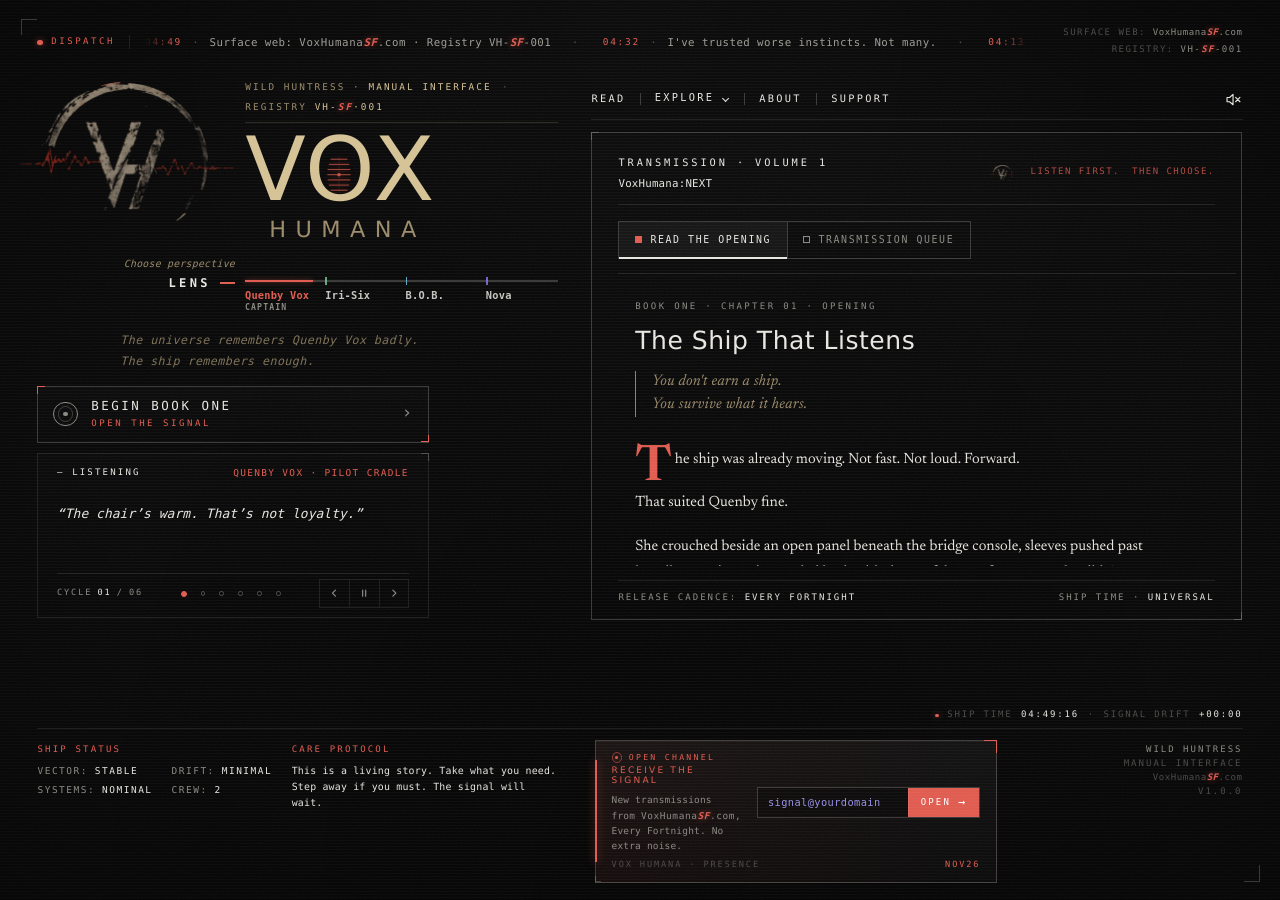
==== commit 17aa92ac: "Index Update" ====
--- a/index.html
+++ b/index.html
@@ -1,580 +1,580 @@
-<!DOCTYPE html>
-
-<html lang="en">
-<head>
-<meta charset="utf-8"/>
-<meta content="width=device-width, initial-scale=1" name="viewport"/>
-<title>Vox Humana SF · Manual Interface</title>
-<link href="assets/vox-logo-q-vox.png" rel="icon" type="image/png"/>
-<meta content="Vox Humana SF — a sci-fi serial fiction signal from the Wild Huntress." name="description"/>
-<link href="https://fonts.googleapis.com" rel="preconnect"/>
-<link crossorigin="" href="https://fonts.gstatic.com" rel="preconnect"/>
-<!-- Newsreader is the chapter reader's "Page" face — used here only for the
-     Chapter One opening so the excerpt reads like the chapter itself. -->
-<link href="https://fonts.googleapis.com/css2?family=Michroma&amp;family=Newsreader:ital,opsz,wght@0,6..72,400;0,6..72,600;1,6..72,400&amp;family=Space+Mono:ital,wght@0,400;0,700;1,400&amp;display=swap" rel="stylesheet"/>
-<link href="style/styles.css" rel="stylesheet"/>
-<link href="style/perspective-selector.css" rel="stylesheet"/>
-<!-- Index-only refinements (navigation, opening panel, Lens, layout).
-     Remove this line to fall back to the original index styling. -->
-<link href="style/home.css" rel="stylesheet"/>
-<noscript><style>#panel-queue[hidden]{display:block!important}.panel-switch{display:none!important}</style></noscript>
-</head>
-<body class="home" data-ambiance-no-control="" data-lens-variant="rail-identity">
-<!-- ── Atmospherics — scanlines, grain, vignette ─────────────────────── -->
-<div class="atmos">
-<div class="scan"></div>
-<div class="grain"></div>
-<div class="vignette"></div>
-</div>
-<!-- Boot scan-in — a single bright line sweeps top→bottom on page load,
-       then fades. Remove this div to disable. -->
-<div class="boot-cover scanning" id="boot-cover">
-<div class="boot-sweep"></div>
-</div>
-<div class="hull" data-density="regular">
-<div class="screen">
-<!-- ── Top bar: dispatch ticker + status ─────────────────────────── -->
-<header class="topbar">
-<div aria-label="Ship dispatches" class="dispatch-bar">
-<div class="dispatch-label">
-<span aria-hidden="true" class="dispatch-pip"></span>
-<span>Dispatch</span>
-</div>
-<div aria-label="Dispatch feed — pauses on hover or focus" class="dispatch-window" tabindex="0">
-<div class="dispatch-track" id="dispatch-track">
-<!-- Populated from #dispatch-source by home.js on load + on
-                   perspective change. Items get duplicated for the
-                   seamless marquee loop. Edit entries in the template below. -->
-</div>
-</div>
-<div aria-hidden="true" class="dispatch-edge"></div>
-<template id="dispatch-source">
-<!-- B.O.B. / Archive / Ship Systems -->
-<span class="dispatch-item" data-who="bob"><span class="dispatch-ts">23:58</span><span class="dispatch-sep">·</span><span class="dispatch-body">Archive pulse stable · No external query returned</span><span class="dispatch-gap">·</span></span>
-<span class="dispatch-item" data-who="bob"><span class="dispatch-ts">23:41</span><span class="dispatch-sep">·</span><span class="dispatch-body">Coolant lines holding · Manifest balance acceptable</span><span class="dispatch-gap">·</span></span>
-<span class="dispatch-item" data-who="bob"><span class="dispatch-ts">23:22</span><span class="dispatch-sep">·</span><span class="dispatch-body">Comfort loops minimized · Crew objections inferred</span><span class="dispatch-gap">·</span></span>
-<span class="dispatch-item" data-who="bob"><span class="dispatch-ts">23:07</span><span class="dispatch-sep">·</span><span class="dispatch-body">Bridge lit · Galley quiet · Corridor pressure nominal</span><span class="dispatch-gap">·</span></span>
-<span class="dispatch-item" data-who="bob"><span class="dispatch-ts">22:49</span><span class="dispatch-sep">·</span><span class="dispatch-body">Kettle cycle complete · Cup unclaimed</span><span class="dispatch-gap">·</span></span>
-<span class="dispatch-item" data-who="bob"><span class="dispatch-ts">22:31</span><span class="dispatch-sep">·</span><span class="dispatch-body">Vital spread impolite · Improving by fractions</span><span class="dispatch-gap">·</span></span>
-<span class="dispatch-item" data-who="bob"><span class="dispatch-ts">22:17</span><span class="dispatch-sep">·</span><span class="dispatch-body">Advisory paused · Captain tone hazardous</span><span class="dispatch-gap">·</span></span>
-<span class="dispatch-item" data-who="bob"><span class="dispatch-ts">22:03</span><span class="dispatch-sep">·</span><span class="dispatch-body">Atmosphere stable · Behavioral readouts unresolved</span><span class="dispatch-gap">·</span></span>
-<span class="dispatch-item" data-who="bob"><span class="dispatch-ts">21:46</span><span class="dispatch-sep">·</span><span class="dispatch-body">Manual helm active · Huntress tolerating input</span><span class="dispatch-gap">·</span></span>
-<span class="dispatch-item" data-who="bob"><span class="dispatch-ts">21:21</span><span class="dispatch-sep">·</span><span class="dispatch-body">Dock clamps remembered us · Cooperation delayed</span><span class="dispatch-gap">·</span></span>
-<span class="dispatch-item" data-who="bob"><span class="dispatch-ts">21:04</span><span class="dispatch-sep">·</span><span class="dispatch-body">Silence request received · Compliance partial</span><span class="dispatch-gap">·</span></span>
-<span class="dispatch-item" data-who="bob"><span class="dispatch-ts">20:52</span><span class="dispatch-sep">·</span><span class="dispatch-body">Heat patch estimate unstable · Confidence narrowing</span><span class="dispatch-gap">·</span></span>
-<span class="dispatch-item" data-who="bob"><span class="dispatch-ts">20:36</span><span class="dispatch-sep">·</span><span class="dispatch-body">Registry ghost ping ignored · Local log sealed</span><span class="dispatch-gap">·</span></span>
-<span class="dispatch-item" data-who="bob"><span class="dispatch-ts">20:18</span><span class="dispatch-sep">·</span><span class="dispatch-body">Water level low · Argument likelihood elevated</span><span class="dispatch-gap">·</span></span>
-<span class="dispatch-item" data-who="bob"><span class="dispatch-ts">19:59</span><span class="dispatch-sep">·</span><span class="dispatch-body">Proximity threshold crossed · Commentary suppressed</span><span class="dispatch-gap">·</span></span>
-<span class="dispatch-item" data-who="bob"><span class="dispatch-ts">19:43</span><span class="dispatch-sep">·</span><span class="dispatch-body">Galley drawer impact logged · Source unconfirmed</span><span class="dispatch-gap">·</span></span>
-<span class="dispatch-item" data-who="bob"><span class="dispatch-ts">19:27</span><span class="dispatch-sep">·</span><span class="dispatch-body">Environmental bias adjusted · Credit not requested</span><span class="dispatch-gap">·</span></span>
-<span class="dispatch-item" data-who="bob"><span class="dispatch-ts">19:12</span><span class="dispatch-sep">·</span><span class="dispatch-body">Two awake · One motionless · Neither resting</span><span class="dispatch-gap">·</span></span>
-<span class="dispatch-item" data-who="bob"><span class="dispatch-ts">18:58</span><span class="dispatch-sep">·</span><span class="dispatch-body">Drive hum uneven · Manual trim pending</span><span class="dispatch-gap">·</span></span>
-<span class="dispatch-item" data-who="bob"><span class="dispatch-ts">18:39</span><span class="dispatch-sep">·</span><span class="dispatch-body">Surface web: <span class="domain-lock">VoxHumana<strong><em class="domain-sf">SF</em></strong>.com</span> · Registry <span class="registry-code">VH-<strong><em class="domain-sf">SF</em></strong>-001</span></span><span class="dispatch-gap">·</span></span>
-<!-- Iri-Six / Navigation / Tactical -->
-<span class="dispatch-item" data-who="iri-six"><span class="dispatch-ts">18:22</span><span class="dispatch-sep">·</span><span class="dispatch-body">Vector stable · Passive scan open</span><span class="dispatch-gap">·</span></span>
-<span class="dispatch-item" data-who="iri-six"><span class="dispatch-ts">18:09</span><span class="dispatch-sep">·</span><span class="dispatch-body">Three rotations since last dock</span><span class="dispatch-gap">·</span></span>
-<span class="dispatch-item" data-who="iri-six"><span class="dispatch-ts">17:54</span><span class="dispatch-sep">·</span><span class="dispatch-body">Patch window active · Local signal only</span><span class="dispatch-gap">·</span></span>
-<span class="dispatch-item" data-who="iri-six"><span class="dispatch-ts">17:39</span><span class="dispatch-sep">·</span><span class="dispatch-body">Drift at seam logged · Correction deferred</span><span class="dispatch-gap">·</span></span>
-<span class="dispatch-item" data-who="iri-six"><span class="dispatch-ts">17:21</span><span class="dispatch-sep">·</span><span class="dispatch-body">Interior seal confirmed · Hatch response clean</span><span class="dispatch-gap">·</span></span>
-<span class="dispatch-item" data-who="iri-six"><span class="dispatch-ts">17:02</span><span class="dispatch-sep">·</span><span class="dispatch-body">Reserve shaved · Back vector remains clean</span><span class="dispatch-gap">·</span></span>
-<span class="dispatch-item" data-who="iri-six"><span class="dispatch-ts">16:48</span><span class="dispatch-sep">·</span><span class="dispatch-body">External scan narrow · Signature low</span><span class="dispatch-gap">·</span></span>
-<span class="dispatch-item" data-who="iri-six"><span class="dispatch-ts">16:31</span><span class="dispatch-sep">·</span><span class="dispatch-body">Gravity well mapped · First step holds</span><span class="dispatch-gap">·</span></span>
-<span class="dispatch-item" data-who="iri-six"><span class="dispatch-ts">16:17</span><span class="dispatch-sep">·</span><span class="dispatch-body">Tool rack checked · Missing nothing useful</span><span class="dispatch-gap">·</span></span>
-<span class="dispatch-item" data-who="iri-six"><span class="dispatch-ts">15:59</span><span class="dispatch-sep">·</span><span class="dispatch-body">West line flushed · Rattle cleared</span><span class="dispatch-gap">·</span></span>
-<span class="dispatch-item" data-who="iri-six"><span class="dispatch-ts">15:41</span><span class="dispatch-sep">·</span><span class="dispatch-body">Lamp film noted · Dry cloth required</span><span class="dispatch-gap">·</span></span>
-<span class="dispatch-item" data-who="iri-six"><span class="dispatch-ts">15:27</span><span class="dispatch-sep">·</span><span class="dispatch-body">Tail lost · Pace unsustainable</span><span class="dispatch-gap">·</span></span>
-<span class="dispatch-item" data-who="iri-six"><span class="dispatch-ts">15:10</span><span class="dispatch-sep">·</span><span class="dispatch-body">Route holds under current mass</span><span class="dispatch-gap">·</span></span>
-<span class="dispatch-item" data-who="iri-six"><span class="dispatch-ts">14:52</span><span class="dispatch-sep">·</span><span class="dispatch-body">Seal checked · Adhesion questionable</span><span class="dispatch-gap">·</span></span>
-<span class="dispatch-item" data-who="iri-six"><span class="dispatch-ts">14:36</span><span class="dispatch-sep">·</span><span class="dispatch-body">Cycle list updated · Breaks allowed</span><span class="dispatch-gap">·</span></span>
-<span class="dispatch-item" data-who="iri-six"><span class="dispatch-ts">14:18</span><span class="dispatch-sep">·</span><span class="dispatch-body">Second path closed · Primary remains viable</span><span class="dispatch-gap">·</span></span>
-<span class="dispatch-item" data-who="iri-six"><span class="dispatch-ts">13:59</span><span class="dispatch-sep">·</span><span class="dispatch-body">Designation review paused · Result unstable</span><span class="dispatch-gap">·</span></span>
-<span class="dispatch-item" data-who="iri-six"><span class="dispatch-ts">13:29</span><span class="dispatch-sep">·</span><span class="dispatch-body">Climbing line tied · Slack preserved</span><span class="dispatch-gap">·</span></span>
-<span class="dispatch-item" data-who="iri-six"><span class="dispatch-ts">13:11</span><span class="dispatch-sep">·</span><span class="dispatch-body">Dual input required · Single-hand risk high</span><span class="dispatch-gap">·</span></span>
-<!-- Quenby Vox / Bridge / Myth / Captain -->
-<span class="dispatch-item" data-who="q-vox"><span class="dispatch-ts">12:56</span><span class="dispatch-sep">·</span><span class="dispatch-body">Ambition tin rotated · Label hidden</span><span class="dispatch-gap">·</span></span>
-<span class="dispatch-item" data-who="q-vox"><span class="dispatch-ts">12:39</span><span class="dispatch-sep">·</span><span class="dispatch-body">Comfort draw cut · Heat accepted</span><span class="dispatch-gap">·</span></span>
-<span class="dispatch-item" data-who="q-vox"><span class="dispatch-ts">12:08</span><span class="dispatch-sep">·</span><span class="dispatch-body">Crew field left blank · Update postponed</span><span class="dispatch-gap">·</span></span>
-<span class="dispatch-item" data-who="q-vox"><span class="dispatch-ts">11:47</span><span class="dispatch-sep">·</span><span class="dispatch-body">Dirty lane accepted · Exits prioritized</span><span class="dispatch-gap">·</span></span>
-<span class="dispatch-item" data-who="q-vox"><span class="dispatch-ts">11:31</span><span class="dispatch-sep">·</span><span class="dispatch-body">Public signal suppressed · Route kept narrow</span><span class="dispatch-gap">·</span></span>
-<span class="dispatch-item" data-who="q-vox"><span class="dispatch-ts">10:58</span><span class="dispatch-sep">·</span><span class="dispatch-body">Dock eyes counted · None invited</span><span class="dispatch-gap">·</span></span>
-<span class="dispatch-item" data-who="q-vox"><span class="dispatch-ts">10:41</span><span class="dispatch-sep">·</span><span class="dispatch-body">Bridge cradle occupied · Rest unconfirmed</span><span class="dispatch-gap">·</span></span>
-<span class="dispatch-item" data-who="q-vox"><span class="dispatch-ts">09:52</span><span class="dispatch-sep">·</span><span class="dispatch-body">Forward vector costly · Accepted anyway</span><span class="dispatch-gap">·</span></span>
-<span class="dispatch-item" data-who="q-vox"><span class="dispatch-ts">09:37</span><span class="dispatch-sep">·</span><span class="dispatch-body">Ration math hostile · Tea possible</span><span class="dispatch-gap">·</span></span>
-<span class="dispatch-item" data-who="q-vox"><span class="dispatch-ts">09:22</span><span class="dispatch-sep">·</span><span class="dispatch-body">Asset terminology declined · No formal reply</span><span class="dispatch-gap">·</span></span>
-<span class="dispatch-item" data-who="q-vox"><span class="dispatch-ts">09:06</span><span class="dispatch-sep">·</span><span class="dispatch-body">Old access method detected · Drawer unchecked</span><span class="dispatch-gap">·</span></span>
-<span class="dispatch-item" data-who="q-vox"><span class="dispatch-ts">08:49</span><span class="dispatch-sep">·</span><span class="dispatch-body">Helm surface warm · Grip pressure high</span><span class="dispatch-gap">·</span></span>
-<span class="dispatch-item" data-who="q-vox"><span class="dispatch-ts">08:17</span><span class="dispatch-sep">·</span><span class="dispatch-body">Visual confirmation pending · No commitment logged</span><span class="dispatch-gap">·</span></span>
-<span class="dispatch-item" data-who="q-vox"><span class="dispatch-ts">07:48</span><span class="dispatch-sep">·</span><span class="dispatch-body">Low-signature departure queued</span><span class="dispatch-gap">·</span></span>
-<!-- Nova / Signal / Variable / Galley -->
-<span class="dispatch-item" data-who="nova"><span class="dispatch-ts">07:31</span><span class="dispatch-sep">·</span><span class="dispatch-body">Bolt stack collapsed · Repeat attempt likely</span><span class="dispatch-gap">·</span></span>
-<span class="dispatch-item" data-who="nova"><span class="dispatch-ts">07:16</span><span class="dispatch-sep">·</span><span class="dispatch-body">Sugar tin handled · Lid left crooked</span><span class="dispatch-gap">·</span></span>
-<span class="dispatch-item" data-who="nova"><span class="dispatch-ts">06:59</span><span class="dispatch-sep">·</span><span class="dispatch-body">Signal fit improved · Cause unconfirmed</span><span class="dispatch-gap">·</span></span>
-<span class="dispatch-item" data-who="nova"><span class="dispatch-ts">06:44</span><span class="dispatch-sep">·</span><span class="dispatch-body">Glove cuffs adjusted · Pressure points reduced</span><span class="dispatch-gap">·</span></span>
-<span class="dispatch-item" data-who="nova"><span class="dispatch-ts">06:27</span><span class="dispatch-sep">·</span><span class="dispatch-body">Drift complaint logged · Acoustic force excessive</span><span class="dispatch-gap">·</span></span>
-<span class="dispatch-item" data-who="nova"><span class="dispatch-ts">06:12</span><span class="dispatch-sep">·</span><span class="dispatch-body">Galley hatch struck · Impact controlled</span><span class="dispatch-gap">·</span></span>
-<span class="dispatch-item" data-who="nova"><span class="dispatch-ts">05:58</span><span class="dispatch-sep">·</span><span class="dispatch-body">Garden line accepted · Stem response positive</span><span class="dispatch-gap">·</span></span>
-<span class="dispatch-item" data-who="nova"><span class="dispatch-ts">05:39</span><span class="dispatch-sep">·</span><span class="dispatch-body">Asset tag contested · Verbal strike recorded</span><span class="dispatch-gap">·</span></span>
-<span class="dispatch-item" data-who="nova"><span class="dispatch-ts">05:21</span><span class="dispatch-sep">·</span><span class="dispatch-body">Training chamber active · Wall impacts rising</span><span class="dispatch-gap">·</span></span>
-<span class="dispatch-item" data-who="nova"><span class="dispatch-ts">05:07</span><span class="dispatch-sep">·</span><span class="dispatch-body">First block successful · Pattern not established</span><span class="dispatch-gap">·</span></span>
-<span class="dispatch-item" data-who="nova"><span class="dispatch-ts">04:51</span><span class="dispatch-sep">·</span><span class="dispatch-body">Name pressure rising · Designation disputed</span><span class="dispatch-gap">·</span></span>
-<span class="dispatch-item" data-who="nova"><span class="dispatch-ts">04:33</span><span class="dispatch-sep">·</span><span class="dispatch-body">Door tone irregular · Response delayed</span><span class="dispatch-gap">·</span></span>
-<span class="dispatch-item" data-who="nova"><span class="dispatch-ts">04:16</span><span class="dispatch-sep">·</span><span class="dispatch-body">Sweetener request filed · Nutritional value secondary</span><span class="dispatch-gap">·</span></span>
-<span class="dispatch-item" data-who="nova"><span class="dispatch-ts">03:59</span><span class="dispatch-sep">·</span><span class="dispatch-body">Tin label updated · Hand pressure uneven</span><span class="dispatch-gap">·</span></span>
-<span class="dispatch-item" data-who="nova"><span class="dispatch-ts">03:44</span><span class="dispatch-sep">·</span><span class="dispatch-body">Station odor flagged · Organic category uncertain</span><span class="dispatch-gap">·</span></span>
-<span class="dispatch-item" data-who="nova"><span class="dispatch-ts">03:26</span><span class="dispatch-sep">·</span><span class="dispatch-body">Restraint memory active · Hands withdrawn</span><span class="dispatch-gap">·</span></span>
-<span class="dispatch-item" data-who="nova"><span class="dispatch-ts">03:11</span><span class="dispatch-sep">·</span><span class="dispatch-body">Copilot chair occupied incorrectly</span><span class="dispatch-gap">·</span></span>
-<span class="dispatch-item" data-who="nova"><span class="dispatch-ts">02:52</span><span class="dispatch-sep">·</span><span class="dispatch-body">Question asked · Answer avoided · Pattern noted</span><span class="dispatch-gap">·</span></span>
-<span class="dispatch-item" data-who="nova"><span class="dispatch-ts">02:34</span><span class="dispatch-sep">·</span><span class="dispatch-body">Signal pull forward · Map unavailable</span><span class="dispatch-gap">·</span></span>
-<span class="dispatch-item" data-who="nova"><span class="dispatch-ts">02:17</span><span class="dispatch-sep">·</span><span class="dispatch-body">Unregistered occupant present · Listening confirmed</span><span class="dispatch-gap">·</span></span>
-</template>
-</div>
-<div class="right">
-<div>Surface Web: <b><span class="domain-lock">VoxHumana<strong><em class="domain-sf">SF</em></strong>.com</span></b></div>
-<div>Registry: <b>VH-<strong><em class="domain-sf">SF</em></strong>-001</b></div>
-</div>
-</header>
-<!-- ── Main: Identity (left) + Transmission Queue (right) ────────── -->
-<main class="main">
-<!-- ── Identity ───────────────────────────────────────────────── -->
-<section class="identity">
-<!-- Brand lockup -->
-<a class="brand" data-glitch="" href="index.html">
-<img alt="" aria-hidden="true" class="brand-seal" data-perspective-seal="" src="assets/vox-logo-q-vox.png"/>
-<div class="brand-word">
-<div class="brand-stamp">
-<span>Wild Huntress · <b>Manual Interface</b></span>
-<span class="dot">·</span>
-<span>Registry <b>VH-<strong><em class="domain-sf">SF</em></strong>·001</b></span>
-</div>
-<div class="brand-vox">
-                V<span class="vox-o">O<svg aria-hidden="true" class="vox-mic" preserveaspectratio="xMidYMid meet" viewbox="0 0 100 160">
-<g fill="none" stroke="currentColor" stroke-linecap="round">
-<line stroke-width="3" x1="22" x2="78" y1="32" y2="32"></line>
-<line stroke-width="3" x1="16" x2="84" y1="50" y2="50"></line>
-<line stroke-width="3" x1="12" x2="88" y1="68" y2="68"></line>
-<line stroke-width="3" x1="11" x2="89" y1="86" y2="86"></line>
-<line stroke-width="3" x1="12" x2="88" y1="104" y2="104"></line>
-<line stroke-width="3" x1="16" x2="84" y1="122" y2="122"></line>
-<line stroke-width="3" x1="22" x2="78" y1="140" y2="140"></line>
-<line opacity="0.32" stroke-width="1.5" x1="50" x2="50" y1="24" y2="148"></line>
-</g>
-<circle class="vox-mic-dot" cx="50" cy="86" fill="currentColor" r="6"></circle>
-</svg></span>X
-              </div>
-<div class="brand-humana">HUMANA</div>
-</div>
-</a>
-<!-- Hero copy -->
-<div aria-label="Series tagline" class="brand-hero">
-<p>The universe remembers Quenby Vox badly.</p>
-<p class="bh-em">The ship remembers enough.</p>
-</div>
-<!-- CTA -->
-<a class="cta" data-glitch="" href="chapters/volume1/book1/V1_B1_C01.html">
-<div class="cta-inner">
-<div class="cta-pulse"><i></i></div>
-<div class="cta-text">
-<div class="head">Begin Book One</div>
-<div class="sub">Open the signal</div>
-</div>
-<div class="cta-arrow">›</div>
-</div>
-</a>
-<!-- Captain's Dispatch — articles are GENERATED from scripts/voices.js by
-               home.js (buildCaptainArticles). To edit copy for a character,
-               edit that character's `dispatch` block in voices.js. This host
-               wrapper is intentionally empty. -->
-<div data-cdispatch-host></div>
-<!-- Listening panel — cycles via home.js, filtered by perspective -->
-<article aria-label="Listening" class="listening" id="listening">
-<header class="ls-head">
-<span class="ls-eyebrow">— Listening</span>
-<span class="ls-who" data-ls-who="">Quenby Vox · Bridge</span>
-</header>
-<p aria-live="off" class="ls-line" data-ls-line="">“We run quiet until we don’t.”</p>
-<!-- Bottom strip: position, selectable dots, previous / pause / next.
-     home.js drives it. These are the visual quote carousel's controls —
-     separate from the ship-ambience audio in the navigation. -->
-<footer class="ls-foot">
-<span class="ls-cycle" data-ls-cycle="">Cycle <b data-ls-num="">01</b> / <span data-ls-total="">06</span></span>
-<span aria-label="Choose a quote" class="ls-dots" data-ls-dots="" role="group"></span>
-<span class="ls-controls">
-<button aria-label="Previous quote" class="ls-btn" data-ls-prev="" type="button"><svg aria-hidden="true" viewbox="0 0 12 12"><path d="M7.5 2.5 4 6l3.5 3.5"></path></svg></button>
-<button aria-label="Pause automatic rotation" aria-pressed="false" class="ls-btn ls-toggle" data-ls-toggle="" type="button"><svg aria-hidden="true" class="i-pause" viewbox="0 0 12 12"><path d="M4.25 2.5v7M7.75 2.5v7"></path></svg><svg aria-hidden="true" class="i-play" viewbox="0 0 12 12"><path d="M4 2.5 9 6 4 9.5z"></path></svg></button>
-<button aria-label="Next quote" class="ls-btn" data-ls-next="" type="button"><svg aria-hidden="true" viewbox="0 0 12 12"><path d="M4.5 2.5 8 6l-3.5 3.5"></path></svg></button>
-</span>
-</footer>
-</article>
-</section>
-<!-- ── Lens column ──────────────────────────────────────────────
-     Perspective lens switcher — Crew Rail (concept D). It now has its own
-     narrow column between the identity and the transmission panel (it used
-     to hang off the queue's left edge). perspective-selector.js builds it
-     and wires it to window.VoxPerspective. -->
-<div class="lens-col">
-<nav aria-label="Perspective" class="lens-dock" data-lens-dock="" data-lens-hint="Choose perspective"></nav>
-</div>
-<!-- ── Console column: site navigation + transmission panel ──────── -->
-<div class="console-col">
-<!-- Site navigation — replaces the footer's Interface / Signal Log
-     columns. Same URLs. home-interface.js wires the Explore menu. -->
-<nav aria-label="Site" class="site-nav">
-<ul class="sn-list">
-<li><a class="sn-link" href="world/transmission-log.html">Read<span class="sn-note">Transmission log</span></a></li>
-<li class="sn-has-menu">
-<button aria-controls="sn-explore" aria-expanded="false" class="sn-link sn-toggle" type="button">Explore<span aria-hidden="true" class="sn-caret"></span></button>
-<div class="sn-menu" hidden="" id="sn-explore">
-<div aria-hidden="true" class="sn-menu-head">Signal Log</div>
-<ul>
-<li><a href="world/signal.html"><b>Signal</b><span>Live ship feed, tuned by perspective</span></a></li>
-<li><a href="world/hold.html"><b>Hold</b><span>Memory anchors the crew keeps</span></a></li>
-<li><a href="world/drift.html"><b>Drift</b><span>Loose fragments and reader questions</span></a></li>
-</ul>
-</div>
-</li>
-<li><a class="sn-link" href="world/series-info.html">About<span class="sn-note">Series info</span></a></li>
-<li><a class="sn-link" href="world/support.html">Support</a></li>
-<!-- Ship ambience — opens the mixer (scripts/ship-sound.js). Starts muted
-     on every load; only the mixer's own "Sound on" starts playback. -->
-<li class="sn-has-menu sn-sound">
-<button aria-controls="sn-sound-panel" aria-expanded="false" aria-label="Ship ambience — sound off" class="sn-link sn-sound-btn" data-sound-btn="" type="button">
-<svg aria-hidden="true" class="snd-icon" viewbox="0 0 20 20"><path class="snd-body" d="M3.5 7.5h3L10.5 4v12l-4-3.5h-3z"></path><path class="snd-off" d="M13.5 7.5l5 5M18.5 7.5l-5 5"></path><path class="snd-on" d="M13.5 7.2c1.1 1.5 1.1 4.1 0 5.6M15.8 5.2c2.2 2.8 2.2 6.8 0 9.6"></path></svg>
-<span aria-hidden="true" class="sn-sound-label">Ship ambience</span>
-</button>
-<div aria-label="Ship ambience mixer" class="sn-menu sn-mixer" hidden="" id="sn-sound-panel" role="dialog"></div>
-</li>
-</ul>
-</nav>
-<!-- ── Transmission panel ─────────────────────────────────────────
-     Two views: the Chapter One opening (initial, experimental) and the
-     original transmission queue. To revert the experiment, set
-     data-initial-view="queue". #queue links from chapters open the queue. -->
-<section class="queue" data-initial-view="opening" id="queue">
-<div class="queue-head">
-<div class="qh-left">
-<div class="title">Transmission · Volume 1</div>
-<a href="chapters/volume1/book1/V1_B1_C01.html">VoxHumana:NEXT</a>
-</div>
-<div class="qh-menu">
-<a aria-label="Vox Humana home" class="topbar-seal" href="index.html">
-<img alt="" aria-hidden="true" data-perspective-seal="" src="assets/vox-logo-q-vox.png"/>
-</a>
-<div class="tag-stack">
-<div class="row"><span class="lbl">Wild Huntress</span><span class="ghost">// Manual Interface</span></div>
-<div class="row"><span class="sub">Listen first.</span><span class="sub">Then choose.</span></div>
-</div>
-</div>
-</div>
-<!-- Panel switch — changes what the panel shows (not site navigation). -->
-<div aria-label="Transmission panel view" class="panel-switch" role="tablist">
-<button aria-controls="panel-opening" aria-selected="true" class="ps-tab" id="tab-opening" role="tab" type="button"><span aria-hidden="true" class="ps-mark"></span>Read the opening</button>
-<button aria-controls="panel-queue" aria-selected="false" class="ps-tab" id="tab-queue" role="tab" tabindex="-1" type="button"><span aria-hidden="true" class="ps-mark"></span>Transmission queue</button>
-</div>
-<!-- View 1 · Chapter One opening. Text is copied verbatim from
-     chapters/volume1/book1/V1_B1_C01.html (title, epigraph, first 42
-     paragraphs). Perspective changes do not touch it. -->
-<div aria-labelledby="tab-opening" class="panel-view opening" id="panel-opening" role="tabpanel" tabindex="0">
-<header class="op-head">
-<div class="op-kicker">Book One · Chapter 01 · Opening</div>
-<h2 class="op-title">The Ship That Listens</h2>
-<p class="op-epigraph">You don't earn a ship.<br/>You survive what it hears.</p>
-</header>
-<div class="op-prose">
-<p class="dropcap">The ship was already moving. Not fast. Not loud. Forward.</p>
-<p>That suited Quenby fine.</p>
-<p>She crouched beside an open panel beneath the bridge console, sleeves pushed past her elbows, wire casing peeled back with the confidence of someone who didn&#x27;t need permission anymore. She&#x27;d rerouted power through this panel before. First out of necessity. Then out of spite.</p>
-<p>Now it was habit.</p>
-<p>She rested a hand against the console housing, feeling the vibration through her palm as she listened.</p>
-<p>The <em>Wild Huntress</em> didn&#x27;t hum exactly. She had rhythm. Low. Off-kilter. Too syncopated for factory specs.</p>
-<p>Quenby liked it.</p>
-<p>Ships should be a little wrong.</p>
-<p>She pulled the heat-dampening cloth tighter around her fingers and reached into the exposed cabling feeling for contact.</p>
-<p>The core reroute engaged with a satisfying click. A regulator ticked. Pressure trimmed a decimal and held.</p>
-<p>From overhead: &quot;Unnecessary, but impressive.&quot;</p>
-<p>B.O.B. didn&#x27;t sigh. He couldn&#x27;t, but the pause in his tone had the shape of one.</p>
-<p>&quot;You remain the only person I&#x27;ve logged who actively chooses to downgrade ship lighting from optimal to theatrically brooding.&quot;</p>
-<p>&quot;I perform better under pressure.&quot;</p>
-<p>&quot;You&#x27;re alone.&quot;</p>
-<p>&quot;Exactly.&quot;</p>
-<p>She stood slowly. Her knees popped. Her right wrist ached again. She ignored both.</p>
-<p>The forward viewport flickered, then cleared on empty drift and the long pull of space.</p>
-<p>&quot;Still nothing?&quot;</p>
-<p>&quot;No significant bodies within scan range. Two echo returns, possibly buoy debris. One flagged with a partial tag code. Likely a collapsed station node. Not actionable.&quot;</p>
-<p>&quot;Is that you saying &#x27;not interesting&#x27; in ship-speak?&quot;</p>
-<p>&quot;I am not saying,&quot; B.O.B. replied, with just enough pause to be smug, &quot;that if you choose to chase it, we will need to conserve fuel on the return vector.&quot;</p>
-<p>Quenby didn&#x27;t answer right away.</p>
-<p>She ran one hand along the edge of the bridge railing. Smooth with wear that wasn&#x27;t hers.</p>
-<p>But the ship was hers now.</p>
-<p>Not legally.</p>
-<p>Just in the way a sharp blade belongs to the person willing to use it.</p>
-<p>She tapped the console. &quot;Keep the trace active. Tag it &#x27;Maybe.&#x27;&quot;</p>
-<p>&quot;Done.&quot;</p>
-<p>She exhaled, caught somewhere between breath and decision.</p>
-<p>&quot;Captain Quenby Vox, would now be a good time to discuss your intake levels?&quot;</p>
-<p>&quot;No.&quot;</p>
-<p>&quot;You have not eaten—&quot;</p>
-<p>&quot;No.&quot;</p>
-<p>&quot;You could at least—&quot;</p>
-<p>She looked up toward the ceiling. &quot;You&#x27;re going to list nutrients again, aren&#x27;t you?&quot;</p>
-<p>The briefest silence.</p>
-<p>Then, brightly: &quot;Fiber is a critical—&quot;</p>
-<p>&quot;Mute.&quot;</p>
-<p>Chime.</p>
-<p>Silence.</p>
-</div>
-<footer class="op-continue">
-<a class="op-continue-link" href="chapters/volume1/book1/V1_B1_C01.html#opening-continue">
-<span class="op-c-label">Continue Chapter 01</span>
-<span class="op-c-from">from “Quenby dropped into the captain&#x27;s chair…”</span>
-<span aria-hidden="true" class="op-c-arrow">›</span>
-</a>
-<a class="op-restart" href="chapters/volume1/book1/V1_B1_C01.html">Open the full chapter from the start</a>
-</footer>
-</div>
-<!-- View 2 · Transmission queue (unchanged rows + perspective titles) -->
-<div aria-labelledby="tab-queue" class="panel-view" hidden="" id="panel-queue" role="tabpanel">
-<div class="q-frame">
-<div aria-label="Transmission queue chapters" class="q-scroll" id="q-scroll" role="list" tabindex="0">
-<a class="q-row" data-chapter="01" data-status="released" href="chapters/volume1/book1/V1_B1_C01.html">
-<div class="q-num">01</div>
-<div class="q-meta">
-<div class="q-title">The Ship That Listens</div>
-<div class="q-sub">You don’t earn a ship. You survive what it hears.</div>
-</div>
-<div class="q-status">
-<div class="stat-released">Released</div>
-<div class="ch">Jun26</div>
-</div>
-<svg aria-hidden="true" class="q-wave" data-wave="01" preserveaspectratio="none" viewbox="0 0 64 22"></svg>
-</a>
-<a class="q-row" data-chapter="02" data-status="released" href="chapters/volume1/book1/V1_B1_C02.html">
-<div class="q-num">02</div>
-<div class="q-meta">
-<div class="q-title">Filter by Honesty</div>
-<div class="q-sub">Not the clean signal. The one that admits what it wants.</div>
-</div>
-<div class="q-status">
-<div class="stat-released">Released</div>
-<div class="ch">Jun26</div>
-</div>
-<svg aria-hidden="true" class="q-wave" data-wave="02" preserveaspectratio="none" viewbox="0 0 64 22"></svg>
-</a>
-<a class="q-row" data-chapter="03" data-status="released" href="chapters/volume1/book1/V1_B1_C03.html">
-<div class="q-num">03</div>
-<div class="q-meta">
-<div class="q-title">A Room That Grows</div>
-<div class="q-sub">She came for supplies. The room had other ideas.</div>
-</div>
-<div class="q-status">
-<div class="stat-released">Released</div>
-<div class="ch">Jun26</div>
-</div>
-<svg aria-hidden="true" class="q-wave" data-wave="03" preserveaspectratio="none" viewbox="0 0 64 22"></svg>
-</a>
-<a class="q-row" data-chapter="04" data-status="released" href="chapters/volume1/book1/V1_B1_C04.html">
-<div class="q-num">04</div>
-<div class="q-meta">
-<div class="q-title">Beauty’s Not Always Optional</div>
-<div class="q-sub">Some doors look like weakness until they refuse to close.</div>
-</div>
-<div class="q-status">
-<div class="stat-released">Released</div>
-<div class="ch">Jun26</div>
-</div>
-<svg aria-hidden="true" class="q-wave" data-wave="04" preserveaspectratio="none" viewbox="0 0 64 22"></svg>
-</a>
-<a class="q-row" data-chapter="05" data-status="released" href="chapters/volume1/book1/V1_B1_C05.html">
-<div class="q-num">05</div>
-<div class="q-meta">
-<div class="q-title">For Whoever’s Left Out There</div>
-<div class="q-sub">Going back counts as strategy if no one says care out loud.</div>
-</div>
-<div class="q-status">
-<div class="stat-released">Released</div>
-<div class="ch">Jun26</div>
-</div>
-<svg aria-hidden="true" class="q-wave released" data-wave="05" preserveaspectratio="none" viewbox="0 0 64 22"></svg>
-</a>
-<a class="q-row" data-chapter="06" data-status="released" href="chapters/volume1/book1/V1_B1_C06.html">
-<div class="q-num">06</div>
-<div class="q-meta">
-<div class="q-title">No Way Back</div>
-<div class="q-sub">The wreck opened its mouth. She went in anyway.</div>
-</div>
-<div class="q-status">
-<div class="stat-released">Released</div>
-<div class="ch">Jun26</div>
-</div>
-<svg aria-hidden="true" class="q-wave released" data-wave="06" preserveaspectratio="none" viewbox="0 0 64 22"></svg>
-</a>
-<a class="q-row" data-chapter="07" data-status="released" href="chapters/volume1/book1/V1_B1_C07.html">
-<div class="q-num">07</div>
-<div class="q-meta">
-<div class="q-title">Momentum, Not Relief</div>
-<div class="q-sub">Surviving the event does not mean surviving the quiet after.</div>
-</div>
-<div class="q-status">
-<div class="stat-released">Released</div>
-<div class="ch">Jun26</div>
-</div>
-<svg aria-hidden="true" class="q-wave released" data-wave="07" preserveaspectratio="none" viewbox="0 0 64 22"></svg>
-</a>
-<a class="q-row" data-chapter="08" data-status="released" href="chapters/volume1/book1/V1_B1_C08.html">
-<div class="q-num">08</div>
-<div class="q-meta">
-<div class="q-title">Presence Is a Choice</div>
-<div class="q-sub">Staying in the room is harder when no one makes you.</div>
-</div>
-<div class="q-status">
-<div class="stat-released">Released</div>
-<div class="ch">Jun26</div>
-</div>
-<svg aria-hidden="true" class="q-wave released" data-wave="08" preserveaspectratio="none" viewbox="0 0 64 22"></svg>
-</a>
-<a class="q-row" data-chapter="09" data-status="released" href="chapters/volume1/book1/V1_B1_C09.html">
-<div class="q-num">09</div>
-<div class="q-meta">
-<div class="q-title">Cadence Mapping</div>
-<div class="q-sub">Some routes aren’t hidden. They’re waiting to be noticed.</div>
-</div>
-<div class="q-status">
-<div class="stat-released">Released</div>
-<div class="ch">Jun26</div>
-</div>
-<svg aria-hidden="true" class="q-wave released" data-wave="09" preserveaspectratio="none" viewbox="0 0 64 22"></svg>
-</a>
-<a class="q-row" data-chapter="10" data-status="released" href="chapters/volume1/book1/V1_B1_C10.html">
-<div class="q-num">10</div>
-<div class="q-meta">
-<div class="q-title">Location Only</div>
-<div class="q-sub">Coordinates are safer than wanting to be found.</div>
-</div>
-<div class="q-status">
-<div class="stat-released">Released</div>
-<div class="ch">Jun26</div>
-</div>
-<svg aria-hidden="true" class="q-wave released" data-wave="10" preserveaspectratio="none" viewbox="0 0 64 22"></svg>
-</a>
-<a class="q-row" data-chapter="11" data-status="released" href="chapters/volume1/book1/V1_B1_C11.html">
-<div class="q-num">11</div>
-<div class="q-meta">
-<div class="q-title">Destination: Optional</div>
-<div class="q-sub">If the route won’t save you, make the light mean something.</div>
-</div>
-<div class="q-status">
-<div class="stat-released">Released</div>
-<div class="ch">Jun26</div>
-</div>
-<svg aria-hidden="true" class="q-wave released" data-wave="11" preserveaspectratio="none" viewbox="0 0 64 22"></svg>
-</a>
-<a class="q-row" data-chapter="12" data-status="released" href="chapters/volume1/book1/V1_B1_Epilogue.html">
-<div class="q-num">12</div>
-<div class="q-meta">
-<div class="q-title">Give Them the Sound</div>
-<div class="q-sub">Don’t give them the name. Let the ship remember the rhythm.</div>
-</div>
-<div class="q-status">
-<div class="stat-released">Released</div>
-<div class="ch">Jun26</div>
-</div>
-<svg aria-hidden="true" class="q-wave released" data-wave="12" preserveaspectratio="none" viewbox="0 0 64 22"></svg>
-</a>
-</div>
-<div aria-hidden="true" class="queue-rail" id="q-rail">
-<i id="q-pip"></i>
-</div>
-</div>
-<div aria-live="polite" class="q-indicator" id="q-indicator">
-<span class="q-range">
-              Viewing <b id="q-range">01–06</b> of 12
-            </span>
-<span class="q-more" id="q-more">
-<span class="q-more-text" id="q-more-text">6 more · scroll</span>
-<span aria-hidden="true" class="q-arr">↓</span>
-</span>
-<span class="q-end" hidden="" id="q-end">End of transmission queue</span>
-</div>
-</div>
-<div class="queue-foot">
-<div>Release Cadence: <b>Every Fortnight</b></div>
-<div>Ship Time · <b>Universal</b></div>
-</div>
-</section>
-</div>
-</main>
-<!-- ── Footer ─────────────────────────────────────────────────── -->
-<footer class="bottombar">
-<!-- Interface + Signal Log link columns moved to the site navigation
-     above the transmission panel. -->
-<div class="col">
-<h4>Ship Status</h4>
-<div class="kv"><span>Vector:</span><b>Stable</b></div>
-<div class="kv"><span>Drift:</span><b>Minimal</b></div>
-<div class="kv"><span>Systems:</span><b>Nominal</b></div>
-<div class="kv"><span>Crew:</span><b>2</b></div>
-</div>
-<div class="col care">
-<h4>Care Protocol</h4>
-<p>
-            This is a living story.<br/>
-            Take what you need.<br/>
-            Step away if you must.<br/>
-            The signal will wait.
-          </p>
-</div>
-<div class="col">
-<div class="receive">
-<span aria-hidden="true" class="tick-bl"></span>
-<div class="receive-eyebrow">
-<span aria-hidden="true" class="receive-pulse"><i></i></span>
-<span>Open Channel</span>
-</div>
-<h4>Receive the Signal</h4>
-<p>New transmissions from <span class="domain-lock">VoxHumana<strong><em class="domain-sf">SF</em></strong>.com</span>, Every Fortnight. No extra noise.</p>
-<form action="#" class="field" id="signal-form" method="post">
-<input name="email" placeholder="signal@yourdomain" required="" type="email"/>
-<button aria-label="Open channel" type="submit">
-<span>Open</span>
-<span class="ar">→</span>
-</button>
-</form>
-<div class="ack" hidden="" id="signal-ack">— Frequency held. Signal will reach you.<br>Next release.</div>
-<div class="receive-fine">Vox Humana · Presence <b>Nov26</b></div>
-</div>
-</div>
-<div class="brandfoot">
-<div><b>Wild Huntress</b></div>
-<div>Manual Interface</div>
-<div><span class="domain-lock">VoxHumana<strong><em class="domain-sf">SF</em></strong>.com</span></div>
-<div>v1.0.0</div>
-</div>
-<!-- Ship time line: sits on the footer's top rule, right-aligned (home.css §14). -->
-<div class="sync-line">
-<i class="pip"></i>
-      Ship Time <b data-ship-clock="">00:00:00</b> <span class="sync-sep">·</span> Signal Drift <b data-ship-drift="">+00:00</b>
-    </div>
-</footer>
-</div>
-</div>
-<script>
-/* Margins server (supporter notes, character audio). Static hosts such as
-   GitHub Pages have none, so on public hosts the page doesn't call it.
-   Once it's deployed, put its address here, e.g. "https://margins.example.com/api". */
-window.VOX_MARGINS_API = window.VOX_MARGINS_API != null ? window.VOX_MARGINS_API
-  : (/^(localhost|127\.0\.0\.1|\[::1\])$|\.(localhost|test)$/.test(location.hostname) ? "/margins/api" : "");
-</script>
-<script src="scripts/voices.js"></script>
-<script src="scripts/memory.js"></script>
-<script src="scripts/ship-time.js"></script>
-<script src="scripts/page-chrome.js"></script>
-<script src="scripts/perspective-selector.js"></script>
-<script src="scripts/home.js"></script>
-<script src="scripts/home-interface.js"></script>
-<script src="scripts/lens-variants.js"></script>
-<!-- ── Atmospherics — sound mixer ─────────────────────── -->
-<script src="scripts/ambiance.js"></script>
-<!-- Navigation mixer + supporter character audio (index only) -->
-<script src="scripts/voice-scheduler.js"></script>
-<script src="scripts/ship-sound.js"></script>
-</body>
-</html>
+<!DOCTYPE html>
+
+<html lang="en">
+<head>
+<meta charset="utf-8"/>
+<meta content="width=device-width, initial-scale=1" name="viewport"/>
+<title>Vox Humana SF · Manual Interface</title>
+<link href="assets/vox-logo-q-vox.png" rel="icon" type="image/png"/>
+<meta content="Vox Humana SF — a sci-fi serial fiction signal from the Wild Huntress." name="description"/>
+<link href="https://fonts.googleapis.com" rel="preconnect"/>
+<link crossorigin="" href="https://fonts.gstatic.com" rel="preconnect"/>
+<!-- Newsreader is the chapter reader's "Page" face — used here only for the
+     Chapter One opening so the excerpt reads like the chapter itself. -->
+<link href="https://fonts.googleapis.com/css2?family=Michroma&amp;family=Newsreader:ital,opsz,wght@0,6..72,400;0,6..72,600;1,6..72,400&amp;family=Space+Mono:ital,wght@0,400;0,700;1,400&amp;display=swap" rel="stylesheet"/>
+<link href="style/styles.css" rel="stylesheet"/>
+<link href="style/perspective-selector.css" rel="stylesheet"/>
+<!-- Index-only refinements (navigation, opening panel, Lens, layout).
+     Remove this line to fall back to the original index styling. -->
+<link href="style/home.css" rel="stylesheet"/>
+<noscript><style>#panel-queue[hidden]{display:block!important}.panel-switch{display:none!important}</style></noscript>
+</head>
+<body class="home" data-ambiance-no-control="" data-lens-variant="rail-identity">
+<!-- ── Atmospherics — scanlines, grain, vignette ─────────────────────── -->
+<div class="atmos">
+<div class="scan"></div>
+<div class="grain"></div>
+<div class="vignette"></div>
+</div>
+<!-- Boot scan-in — a single bright line sweeps top→bottom on page load,
+       then fades. Remove this div to disable. -->
+<div class="boot-cover scanning" id="boot-cover">
+<div class="boot-sweep"></div>
+</div>
+<div class="hull" data-density="regular">
+<div class="screen">
+<!-- ── Top bar: dispatch ticker + status ─────────────────────────── -->
+<header class="topbar">
+<div aria-label="Ship dispatches" class="dispatch-bar">
+<div class="dispatch-label">
+<span aria-hidden="true" class="dispatch-pip"></span>
+<span>Dispatch</span>
+</div>
+<div aria-label="Dispatch feed — pauses on hover or focus" class="dispatch-window" tabindex="0">
+<div class="dispatch-track" id="dispatch-track">
+<!-- Populated from #dispatch-source by home.js on load + on
+                   perspective change. Items get duplicated for the
+                   seamless marquee loop. Edit entries in the template below. -->
+</div>
+</div>
+<div aria-hidden="true" class="dispatch-edge"></div>
+<template id="dispatch-source">
+<!-- B.O.B. / Archive / Ship Systems -->
+<span class="dispatch-item" data-who="bob"><span class="dispatch-ts">23:58</span><span class="dispatch-sep">·</span><span class="dispatch-body">Archive pulse stable · No external query returned</span><span class="dispatch-gap">·</span></span>
+<span class="dispatch-item" data-who="bob"><span class="dispatch-ts">23:41</span><span class="dispatch-sep">·</span><span class="dispatch-body">Coolant lines holding · Manifest balance acceptable</span><span class="dispatch-gap">·</span></span>
+<span class="dispatch-item" data-who="bob"><span class="dispatch-ts">23:22</span><span class="dispatch-sep">·</span><span class="dispatch-body">Comfort loops minimized · Crew objections inferred</span><span class="dispatch-gap">·</span></span>
+<span class="dispatch-item" data-who="bob"><span class="dispatch-ts">23:07</span><span class="dispatch-sep">·</span><span class="dispatch-body">Bridge lit · Galley quiet · Corridor pressure nominal</span><span class="dispatch-gap">·</span></span>
+<span class="dispatch-item" data-who="bob"><span class="dispatch-ts">22:49</span><span class="dispatch-sep">·</span><span class="dispatch-body">Kettle cycle complete · Cup unclaimed</span><span class="dispatch-gap">·</span></span>
+<span class="dispatch-item" data-who="bob"><span class="dispatch-ts">22:31</span><span class="dispatch-sep">·</span><span class="dispatch-body">Vital spread impolite · Improving by fractions</span><span class="dispatch-gap">·</span></span>
+<span class="dispatch-item" data-who="bob"><span class="dispatch-ts">22:17</span><span class="dispatch-sep">·</span><span class="dispatch-body">Advisory paused · Captain tone hazardous</span><span class="dispatch-gap">·</span></span>
+<span class="dispatch-item" data-who="bob"><span class="dispatch-ts">22:03</span><span class="dispatch-sep">·</span><span class="dispatch-body">Atmosphere stable · Behavioral readouts unresolved</span><span class="dispatch-gap">·</span></span>
+<span class="dispatch-item" data-who="bob"><span class="dispatch-ts">21:46</span><span class="dispatch-sep">·</span><span class="dispatch-body">Manual helm active · Huntress tolerating input</span><span class="dispatch-gap">·</span></span>
+<span class="dispatch-item" data-who="bob"><span class="dispatch-ts">21:21</span><span class="dispatch-sep">·</span><span class="dispatch-body">Dock clamps remembered us · Cooperation delayed</span><span class="dispatch-gap">·</span></span>
+<span class="dispatch-item" data-who="bob"><span class="dispatch-ts">21:04</span><span class="dispatch-sep">·</span><span class="dispatch-body">Silence request received · Compliance partial</span><span class="dispatch-gap">·</span></span>
+<span class="dispatch-item" data-who="bob"><span class="dispatch-ts">20:52</span><span class="dispatch-sep">·</span><span class="dispatch-body">Heat patch estimate unstable · Confidence narrowing</span><span class="dispatch-gap">·</span></span>
+<span class="dispatch-item" data-who="bob"><span class="dispatch-ts">20:36</span><span class="dispatch-sep">·</span><span class="dispatch-body">Registry ghost ping ignored · Local log sealed</span><span class="dispatch-gap">·</span></span>
+<span class="dispatch-item" data-who="bob"><span class="dispatch-ts">20:18</span><span class="dispatch-sep">·</span><span class="dispatch-body">Water level low · Argument likelihood elevated</span><span class="dispatch-gap">·</span></span>
+<span class="dispatch-item" data-who="bob"><span class="dispatch-ts">19:59</span><span class="dispatch-sep">·</span><span class="dispatch-body">Proximity threshold crossed · Commentary suppressed</span><span class="dispatch-gap">·</span></span>
+<span class="dispatch-item" data-who="bob"><span class="dispatch-ts">19:43</span><span class="dispatch-sep">·</span><span class="dispatch-body">Galley drawer impact logged · Source unconfirmed</span><span class="dispatch-gap">·</span></span>
+<span class="dispatch-item" data-who="bob"><span class="dispatch-ts">19:27</span><span class="dispatch-sep">·</span><span class="dispatch-body">Environmental bias adjusted · Credit not requested</span><span class="dispatch-gap">·</span></span>
+<span class="dispatch-item" data-who="bob"><span class="dispatch-ts">19:12</span><span class="dispatch-sep">·</span><span class="dispatch-body">Two awake · One motionless · Neither resting</span><span class="dispatch-gap">·</span></span>
+<span class="dispatch-item" data-who="bob"><span class="dispatch-ts">18:58</span><span class="dispatch-sep">·</span><span class="dispatch-body">Drive hum uneven · Manual trim pending</span><span class="dispatch-gap">·</span></span>
+<span class="dispatch-item" data-who="bob"><span class="dispatch-ts">18:39</span><span class="dispatch-sep">·</span><span class="dispatch-body">Surface web: <span class="domain-lock">VoxHumana<strong><em class="domain-sf">SF</em></strong>.com</span> · Registry <span class="registry-code">VH-<strong><em class="domain-sf">SF</em></strong>-001</span></span><span class="dispatch-gap">·</span></span>
+<!-- Iri-Six / Navigation / Tactical -->
+<span class="dispatch-item" data-who="iri-six"><span class="dispatch-ts">18:22</span><span class="dispatch-sep">·</span><span class="dispatch-body">Vector stable · Passive scan open</span><span class="dispatch-gap">·</span></span>
+<span class="dispatch-item" data-who="iri-six"><span class="dispatch-ts">18:09</span><span class="dispatch-sep">·</span><span class="dispatch-body">Three rotations since last dock</span><span class="dispatch-gap">·</span></span>
+<span class="dispatch-item" data-who="iri-six"><span class="dispatch-ts">17:54</span><span class="dispatch-sep">·</span><span class="dispatch-body">Patch window active · Local signal only</span><span class="dispatch-gap">·</span></span>
+<span class="dispatch-item" data-who="iri-six"><span class="dispatch-ts">17:39</span><span class="dispatch-sep">·</span><span class="dispatch-body">Drift at seam logged · Correction deferred</span><span class="dispatch-gap">·</span></span>
+<span class="dispatch-item" data-who="iri-six"><span class="dispatch-ts">17:21</span><span class="dispatch-sep">·</span><span class="dispatch-body">Interior seal confirmed · Hatch response clean</span><span class="dispatch-gap">·</span></span>
+<span class="dispatch-item" data-who="iri-six"><span class="dispatch-ts">17:02</span><span class="dispatch-sep">·</span><span class="dispatch-body">Reserve shaved · Back vector remains clean</span><span class="dispatch-gap">·</span></span>
+<span class="dispatch-item" data-who="iri-six"><span class="dispatch-ts">16:48</span><span class="dispatch-sep">·</span><span class="dispatch-body">External scan narrow · Signature low</span><span class="dispatch-gap">·</span></span>
+<span class="dispatch-item" data-who="iri-six"><span class="dispatch-ts">16:31</span><span class="dispatch-sep">·</span><span class="dispatch-body">Gravity well mapped · First step holds</span><span class="dispatch-gap">·</span></span>
+<span class="dispatch-item" data-who="iri-six"><span class="dispatch-ts">16:17</span><span class="dispatch-sep">·</span><span class="dispatch-body">Tool rack checked · Missing nothing useful</span><span class="dispatch-gap">·</span></span>
+<span class="dispatch-item" data-who="iri-six"><span class="dispatch-ts">15:59</span><span class="dispatch-sep">·</span><span class="dispatch-body">West line flushed · Rattle cleared</span><span class="dispatch-gap">·</span></span>
+<span class="dispatch-item" data-who="iri-six"><span class="dispatch-ts">15:41</span><span class="dispatch-sep">·</span><span class="dispatch-body">Lamp film noted · Dry cloth required</span><span class="dispatch-gap">·</span></span>
+<span class="dispatch-item" data-who="iri-six"><span class="dispatch-ts">15:27</span><span class="dispatch-sep">·</span><span class="dispatch-body">Tail lost · Pace unsustainable</span><span class="dispatch-gap">·</span></span>
+<span class="dispatch-item" data-who="iri-six"><span class="dispatch-ts">15:10</span><span class="dispatch-sep">·</span><span class="dispatch-body">Route holds under current mass</span><span class="dispatch-gap">·</span></span>
+<span class="dispatch-item" data-who="iri-six"><span class="dispatch-ts">14:52</span><span class="dispatch-sep">·</span><span class="dispatch-body">Seal checked · Adhesion questionable</span><span class="dispatch-gap">·</span></span>
+<span class="dispatch-item" data-who="iri-six"><span class="dispatch-ts">14:36</span><span class="dispatch-sep">·</span><span class="dispatch-body">Cycle list updated · Breaks allowed</span><span class="dispatch-gap">·</span></span>
+<span class="dispatch-item" data-who="iri-six"><span class="dispatch-ts">14:18</span><span class="dispatch-sep">·</span><span class="dispatch-body">Second path closed · Primary remains viable</span><span class="dispatch-gap">·</span></span>
+<span class="dispatch-item" data-who="iri-six"><span class="dispatch-ts">13:59</span><span class="dispatch-sep">·</span><span class="dispatch-body">Designation review paused · Result unstable</span><span class="dispatch-gap">·</span></span>
+<span class="dispatch-item" data-who="iri-six"><span class="dispatch-ts">13:29</span><span class="dispatch-sep">·</span><span class="dispatch-body">Climbing line tied · Slack preserved</span><span class="dispatch-gap">·</span></span>
+<span class="dispatch-item" data-who="iri-six"><span class="dispatch-ts">13:11</span><span class="dispatch-sep">·</span><span class="dispatch-body">Dual input required · Single-hand risk high</span><span class="dispatch-gap">·</span></span>
+<!-- Quenby Vox / Bridge / Myth / Captain -->
+<span class="dispatch-item" data-who="q-vox"><span class="dispatch-ts">12:56</span><span class="dispatch-sep">·</span><span class="dispatch-body">Ambition tin rotated · Label hidden</span><span class="dispatch-gap">·</span></span>
+<span class="dispatch-item" data-who="q-vox"><span class="dispatch-ts">12:39</span><span class="dispatch-sep">·</span><span class="dispatch-body">Comfort draw cut · Heat accepted</span><span class="dispatch-gap">·</span></span>
+<span class="dispatch-item" data-who="q-vox"><span class="dispatch-ts">12:08</span><span class="dispatch-sep">·</span><span class="dispatch-body">Crew field left blank · Update postponed</span><span class="dispatch-gap">·</span></span>
+<span class="dispatch-item" data-who="q-vox"><span class="dispatch-ts">11:47</span><span class="dispatch-sep">·</span><span class="dispatch-body">Dirty lane accepted · Exits prioritized</span><span class="dispatch-gap">·</span></span>
+<span class="dispatch-item" data-who="q-vox"><span class="dispatch-ts">11:31</span><span class="dispatch-sep">·</span><span class="dispatch-body">Public signal suppressed · Route kept narrow</span><span class="dispatch-gap">·</span></span>
+<span class="dispatch-item" data-who="q-vox"><span class="dispatch-ts">10:58</span><span class="dispatch-sep">·</span><span class="dispatch-body">Dock eyes counted · None invited</span><span class="dispatch-gap">·</span></span>
+<span class="dispatch-item" data-who="q-vox"><span class="dispatch-ts">10:41</span><span class="dispatch-sep">·</span><span class="dispatch-body">Bridge cradle occupied · Rest unconfirmed</span><span class="dispatch-gap">·</span></span>
+<span class="dispatch-item" data-who="q-vox"><span class="dispatch-ts">09:52</span><span class="dispatch-sep">·</span><span class="dispatch-body">Forward vector costly · Accepted anyway</span><span class="dispatch-gap">·</span></span>
+<span class="dispatch-item" data-who="q-vox"><span class="dispatch-ts">09:37</span><span class="dispatch-sep">·</span><span class="dispatch-body">Ration math hostile · Tea possible</span><span class="dispatch-gap">·</span></span>
+<span class="dispatch-item" data-who="q-vox"><span class="dispatch-ts">09:22</span><span class="dispatch-sep">·</span><span class="dispatch-body">Asset terminology declined · No formal reply</span><span class="dispatch-gap">·</span></span>
+<span class="dispatch-item" data-who="q-vox"><span class="dispatch-ts">09:06</span><span class="dispatch-sep">·</span><span class="dispatch-body">Old access method detected · Drawer unchecked</span><span class="dispatch-gap">·</span></span>
+<span class="dispatch-item" data-who="q-vox"><span class="dispatch-ts">08:49</span><span class="dispatch-sep">·</span><span class="dispatch-body">Helm surface warm · Grip pressure high</span><span class="dispatch-gap">·</span></span>
+<span class="dispatch-item" data-who="q-vox"><span class="dispatch-ts">08:17</span><span class="dispatch-sep">·</span><span class="dispatch-body">Visual confirmation pending · No commitment logged</span><span class="dispatch-gap">·</span></span>
+<span class="dispatch-item" data-who="q-vox"><span class="dispatch-ts">07:48</span><span class="dispatch-sep">·</span><span class="dispatch-body">Low-signature departure queued</span><span class="dispatch-gap">·</span></span>
+<!-- Nova / Signal / Variable / Galley -->
+<span class="dispatch-item" data-who="nova"><span class="dispatch-ts">07:31</span><span class="dispatch-sep">·</span><span class="dispatch-body">Bolt stack collapsed · Repeat attempt likely</span><span class="dispatch-gap">·</span></span>
+<span class="dispatch-item" data-who="nova"><span class="dispatch-ts">07:16</span><span class="dispatch-sep">·</span><span class="dispatch-body">Sugar tin handled · Lid left crooked</span><span class="dispatch-gap">·</span></span>
+<span class="dispatch-item" data-who="nova"><span class="dispatch-ts">06:59</span><span class="dispatch-sep">·</span><span class="dispatch-body">Signal fit improved · Cause unconfirmed</span><span class="dispatch-gap">·</span></span>
+<span class="dispatch-item" data-who="nova"><span class="dispatch-ts">06:44</span><span class="dispatch-sep">·</span><span class="dispatch-body">Glove cuffs adjusted · Pressure points reduced</span><span class="dispatch-gap">·</span></span>
+<span class="dispatch-item" data-who="nova"><span class="dispatch-ts">06:27</span><span class="dispatch-sep">·</span><span class="dispatch-body">Drift complaint logged · Acoustic force excessive</span><span class="dispatch-gap">·</span></span>
+<span class="dispatch-item" data-who="nova"><span class="dispatch-ts">06:12</span><span class="dispatch-sep">·</span><span class="dispatch-body">Galley hatch struck · Impact controlled</span><span class="dispatch-gap">·</span></span>
+<span class="dispatch-item" data-who="nova"><span class="dispatch-ts">05:58</span><span class="dispatch-sep">·</span><span class="dispatch-body">Garden line accepted · Stem response positive</span><span class="dispatch-gap">·</span></span>
+<span class="dispatch-item" data-who="nova"><span class="dispatch-ts">05:39</span><span class="dispatch-sep">·</span><span class="dispatch-body">Asset tag contested · Verbal strike recorded</span><span class="dispatch-gap">·</span></span>
+<span class="dispatch-item" data-who="nova"><span class="dispatch-ts">05:21</span><span class="dispatch-sep">·</span><span class="dispatch-body">Training chamber active · Wall impacts rising</span><span class="dispatch-gap">·</span></span>
+<span class="dispatch-item" data-who="nova"><span class="dispatch-ts">05:07</span><span class="dispatch-sep">·</span><span class="dispatch-body">First block successful · Pattern not established</span><span class="dispatch-gap">·</span></span>
+<span class="dispatch-item" data-who="nova"><span class="dispatch-ts">04:51</span><span class="dispatch-sep">·</span><span class="dispatch-body">Name pressure rising · Designation disputed</span><span class="dispatch-gap">·</span></span>
+<span class="dispatch-item" data-who="nova"><span class="dispatch-ts">04:33</span><span class="dispatch-sep">·</span><span class="dispatch-body">Door tone irregular · Response delayed</span><span class="dispatch-gap">·</span></span>
+<span class="dispatch-item" data-who="nova"><span class="dispatch-ts">04:16</span><span class="dispatch-sep">·</span><span class="dispatch-body">Sweetener request filed · Nutritional value secondary</span><span class="dispatch-gap">·</span></span>
+<span class="dispatch-item" data-who="nova"><span class="dispatch-ts">03:59</span><span class="dispatch-sep">·</span><span class="dispatch-body">Tin label updated · Hand pressure uneven</span><span class="dispatch-gap">·</span></span>
+<span class="dispatch-item" data-who="nova"><span class="dispatch-ts">03:44</span><span class="dispatch-sep">·</span><span class="dispatch-body">Station odor flagged · Organic category uncertain</span><span class="dispatch-gap">·</span></span>
+<span class="dispatch-item" data-who="nova"><span class="dispatch-ts">03:26</span><span class="dispatch-sep">·</span><span class="dispatch-body">Restraint memory active · Hands withdrawn</span><span class="dispatch-gap">·</span></span>
+<span class="dispatch-item" data-who="nova"><span class="dispatch-ts">03:11</span><span class="dispatch-sep">·</span><span class="dispatch-body">Copilot chair occupied incorrectly</span><span class="dispatch-gap">·</span></span>
+<span class="dispatch-item" data-who="nova"><span class="dispatch-ts">02:52</span><span class="dispatch-sep">·</span><span class="dispatch-body">Question asked · Answer avoided · Pattern noted</span><span class="dispatch-gap">·</span></span>
+<span class="dispatch-item" data-who="nova"><span class="dispatch-ts">02:34</span><span class="dispatch-sep">·</span><span class="dispatch-body">Signal pull forward · Map unavailable</span><span class="dispatch-gap">·</span></span>
+<span class="dispatch-item" data-who="nova"><span class="dispatch-ts">02:17</span><span class="dispatch-sep">·</span><span class="dispatch-body">Unregistered occupant present · Listening confirmed</span><span class="dispatch-gap">·</span></span>
+</template>
+</div>
+<div class="right">
+<div>Surface Web: <b><span class="domain-lock">VoxHumana<strong><em class="domain-sf">SF</em></strong>.com</span></b></div>
+<div>Registry: <b>VH-<strong><em class="domain-sf">SF</em></strong>-001</b></div>
+</div>
+</header>
+<!-- ── Main: Identity (left) + Transmission Queue (right) ────────── -->
+<main class="main">
+<!-- ── Identity ───────────────────────────────────────────────── -->
+<section class="identity">
+<!-- Brand lockup -->
+<a class="brand" data-glitch="" href="index.html">
+<img alt="" aria-hidden="true" class="brand-seal" data-perspective-seal="" src="assets/vox-logo-q-vox.png"/>
+<div class="brand-word">
+<div class="brand-stamp">
+<span>Wild Huntress · <b>Manual Interface</b></span>
+<span class="dot">·</span>
+<span>Registry <b>VH-<strong><em class="domain-sf">SF</em></strong>·001</b></span>
+</div>
+<div class="brand-vox">
+                V<span class="vox-o">O<svg aria-hidden="true" class="vox-mic" preserveaspectratio="xMidYMid meet" viewbox="0 0 100 160">
+<g fill="none" stroke="currentColor" stroke-linecap="round">
+<line stroke-width="3" x1="22" x2="78" y1="32" y2="32"></line>
+<line stroke-width="3" x1="16" x2="84" y1="50" y2="50"></line>
+<line stroke-width="3" x1="12" x2="88" y1="68" y2="68"></line>
+<line stroke-width="3" x1="11" x2="89" y1="86" y2="86"></line>
+<line stroke-width="3" x1="12" x2="88" y1="104" y2="104"></line>
+<line stroke-width="3" x1="16" x2="84" y1="122" y2="122"></line>
+<line stroke-width="3" x1="22" x2="78" y1="140" y2="140"></line>
+<line opacity="0.32" stroke-width="1.5" x1="50" x2="50" y1="24" y2="148"></line>
+</g>
+<circle class="vox-mic-dot" cx="50" cy="86" fill="currentColor" r="6"></circle>
+</svg></span>X
+              </div>
+<div class="brand-humana">HUMANA</div>
+</div>
+</a>
+<!-- Hero copy -->
+<div aria-label="Series tagline" class="brand-hero">
+<p>The universe remembers Quenby Vox badly.</p>
+<p class="bh-em">The ship remembers enough.</p>
+</div>
+<!-- CTA -->
+<a class="cta" data-glitch="" href="chapters/volume1/book1/V1_B1_C01.html">
+<div class="cta-inner">
+<div class="cta-pulse"><i></i></div>
+<div class="cta-text">
+<div class="head">Begin Book One</div>
+<div class="sub">Open the signal</div>
+</div>
+<div class="cta-arrow">›</div>
+</div>
+</a>
+<!-- Captain's Dispatch — articles are GENERATED from scripts/voices.js by
+               home.js (buildCaptainArticles). To edit copy for a character,
+               edit that character's `dispatch` block in voices.js. This host
+               wrapper is intentionally empty. -->
+<div data-cdispatch-host></div>
+<!-- Listening panel — cycles via home.js, filtered by perspective -->
+<article aria-label="Listening" class="listening" id="listening">
+<header class="ls-head">
+<span class="ls-eyebrow">— Listening</span>
+<span class="ls-who" data-ls-who="">Quenby Vox · Bridge</span>
+</header>
+<p aria-live="off" class="ls-line" data-ls-line="">“We run quiet until we don’t.”</p>
+<!-- Bottom strip: position, selectable dots, previous / pause / next.
+     home.js drives it. These are the visual quote carousel's controls —
+     separate from the ship-ambience audio in the navigation. -->
+<footer class="ls-foot">
+<span class="ls-cycle" data-ls-cycle="">Cycle <b data-ls-num="">01</b> / <span data-ls-total="">06</span></span>
+<span aria-label="Choose a quote" class="ls-dots" data-ls-dots="" role="group"></span>
+<span class="ls-controls">
+<button aria-label="Previous quote" class="ls-btn" data-ls-prev="" type="button"><svg aria-hidden="true" viewbox="0 0 12 12"><path d="M7.5 2.5 4 6l3.5 3.5"></path></svg></button>
+<button aria-label="Pause automatic rotation" aria-pressed="false" class="ls-btn ls-toggle" data-ls-toggle="" type="button"><svg aria-hidden="true" class="i-pause" viewbox="0 0 12 12"><path d="M4.25 2.5v7M7.75 2.5v7"></path></svg><svg aria-hidden="true" class="i-play" viewbox="0 0 12 12"><path d="M4 2.5 9 6 4 9.5z"></path></svg></button>
+<button aria-label="Next quote" class="ls-btn" data-ls-next="" type="button"><svg aria-hidden="true" viewbox="0 0 12 12"><path d="M4.5 2.5 8 6l-3.5 3.5"></path></svg></button>
+</span>
+</footer>
+</article>
+</section>
+<!-- ── Lens column ──────────────────────────────────────────────
+     Perspective lens switcher — Crew Rail (concept D). It now has its own
+     narrow column between the identity and the transmission panel (it used
+     to hang off the queue's left edge). perspective-selector.js builds it
+     and wires it to window.VoxPerspective. -->
+<div class="lens-col">
+<nav aria-label="Perspective" class="lens-dock" data-lens-dock="" data-lens-hint="Choose perspective"></nav>
+</div>
+<!-- ── Console column: site navigation + transmission panel ──────── -->
+<div class="console-col">
+<!-- Site navigation — replaces the footer's Interface / Signal Log
+     columns. Same URLs. home-interface.js wires the Explore menu. -->
+<nav aria-label="Site" class="site-nav">
+<ul class="sn-list">
+<li><a class="sn-link" href="world/transmission-log.html">Read<span class="sn-note">Transmission log</span></a></li>
+<li class="sn-has-menu">
+<button aria-controls="sn-explore" aria-expanded="false" class="sn-link sn-toggle" type="button">Explore<span aria-hidden="true" class="sn-caret"></span></button>
+<div class="sn-menu" hidden="" id="sn-explore">
+<div aria-hidden="true" class="sn-menu-head">Signal Log</div>
+<ul>
+<li><a href="world/signal.html"><b>Signal</b><span>Live ship feed, tuned by perspective</span></a></li>
+<li><a href="world/hold.html"><b>Hold</b><span>Memory anchors the crew keeps</span></a></li>
+<li><a href="world/drift.html"><b>Drift</b><span>Loose fragments and reader questions</span></a></li>
+</ul>
+</div>
+</li>
+<li><a class="sn-link" href="world/series-info.html">About<span class="sn-note">Series info</span></a></li>
+<li><a class="sn-link" href="world/support.html">Support</a></li>
+<!-- Ship ambience — opens the mixer (scripts/ship-sound.js). Starts muted
+     on every load; only the mixer's own "Sound on" starts playback. -->
+<li class="sn-has-menu sn-sound">
+<button aria-controls="sn-sound-panel" aria-expanded="false" aria-label="Ship ambience — sound off" class="sn-link sn-sound-btn" data-sound-btn="" type="button">
+<svg aria-hidden="true" class="snd-icon" viewbox="0 0 20 20"><path class="snd-body" d="M3.5 7.5h3L10.5 4v12l-4-3.5h-3z"></path><path class="snd-off" d="M13.5 7.5l5 5M18.5 7.5l-5 5"></path><path class="snd-on" d="M13.5 7.2c1.1 1.5 1.1 4.1 0 5.6M15.8 5.2c2.2 2.8 2.2 6.8 0 9.6"></path></svg>
+<span aria-hidden="true" class="sn-sound-label">Ship ambience</span>
+</button>
+<div aria-label="Ship ambience mixer" class="sn-menu sn-mixer" hidden="" id="sn-sound-panel" role="dialog"></div>
+</li>
+</ul>
+</nav>
+<!-- ── Transmission panel ─────────────────────────────────────────
+     Two views: the Chapter One opening (initial, experimental) and the
+     original transmission queue. To revert the experiment, set
+     data-initial-view="queue". #queue links from chapters open the queue. -->
+<section class="queue" data-initial-view="opening" id="queue">
+<div class="queue-head">
+<div class="qh-left">
+<div class="title">Transmission · Volume 1</div>
+<a href="chapters/volume1/book1/V1_B1_C01.html">VoxHumana:NEXT</a>
+</div>
+<div class="qh-menu">
+<a aria-label="Vox Humana home" class="topbar-seal" href="index.html">
+<img alt="" aria-hidden="true" data-perspective-seal="" src="assets/vox-logo-q-vox.png"/>
+</a>
+<div class="tag-stack">
+<div class="row"><span class="lbl">Wild Huntress</span><span class="ghost">// Manual Interface</span></div>
+<div class="row"><span class="sub">Listen first.</span><span class="sub">Then choose.</span></div>
+</div>
+</div>
+</div>
+<!-- Panel switch — changes what the panel shows (not site navigation). -->
+<div aria-label="Transmission panel view" class="panel-switch" role="tablist">
+<button aria-controls="panel-opening" aria-selected="true" class="ps-tab" id="tab-opening" role="tab" type="button"><span aria-hidden="true" class="ps-mark"></span>Read the opening</button>
+<button aria-controls="panel-queue" aria-selected="false" class="ps-tab" id="tab-queue" role="tab" tabindex="-1" type="button"><span aria-hidden="true" class="ps-mark"></span>Transmission queue</button>
+</div>
+<!-- View 1 · Chapter One opening. Text is copied verbatim from
+     chapters/volume1/book1/V1_B1_C01.html (title, epigraph, first 42
+     paragraphs). Perspective changes do not touch it. -->
+<div aria-labelledby="tab-opening" class="panel-view opening" id="panel-opening" role="tabpanel" tabindex="0">
+<header class="op-head">
+<div class="op-kicker">Book One · Chapter 01 · Opening</div>
+<h2 class="op-title">The Ship That Listens</h2>
+<p class="op-epigraph">You don't earn a ship.<br/>You survive what it hears.</p>
+</header>
+<div class="op-prose">
+<p class="dropcap">The ship was already moving. Not fast. Not loud. Forward.</p>
+<p>That suited Quenby fine.</p>
+<p>She crouched beside an open panel beneath the bridge console, sleeves pushed past her elbows, wire casing peeled back with the confidence of someone who didn&#x27;t need permission anymore. She&#x27;d rerouted power through this panel before. First out of necessity. Then out of spite.</p>
+<p>Now it was habit.</p>
+<p>She rested a hand against the console housing, feeling the vibration through her palm as she listened.</p>
+<p>The <em>Wild Huntress</em> didn&#x27;t hum exactly. She had rhythm. Low. Off-kilter. Too syncopated for factory specs.</p>
+<p>Quenby liked it.</p>
+<p>Ships should be a little wrong.</p>
+<p>She pulled the heat-dampening cloth tighter around her fingers and reached into the exposed cabling feeling for contact.</p>
+<p>The core reroute engaged with a satisfying click. A regulator ticked. Pressure trimmed a decimal and held.</p>
+<p>From overhead: &quot;Unnecessary, but impressive.&quot;</p>
+<p>B.O.B. didn&#x27;t sigh. He couldn&#x27;t, but the pause in his tone had the shape of one.</p>
+<p>&quot;You remain the only person I&#x27;ve logged who actively chooses to downgrade ship lighting from optimal to theatrically brooding.&quot;</p>
+<p>&quot;I perform better under pressure.&quot;</p>
+<p>&quot;You&#x27;re alone.&quot;</p>
+<p>&quot;Exactly.&quot;</p>
+<p>She stood slowly. Her knees popped. Her right wrist ached again. She ignored both.</p>
+<p>The forward viewport flickered, then cleared on empty drift and the long pull of space.</p>
+<p>&quot;Still nothing?&quot;</p>
+<p>&quot;No significant bodies within scan range. Two echo returns, possibly buoy debris. One flagged with a partial tag code. Likely a collapsed station node. Not actionable.&quot;</p>
+<p>&quot;Is that you saying &#x27;not interesting&#x27; in ship-speak?&quot;</p>
+<p>&quot;I am not saying,&quot; B.O.B. replied, with just enough pause to be smug, &quot;that if you choose to chase it, we will need to conserve fuel on the return vector.&quot;</p>
+<p>Quenby didn&#x27;t answer right away.</p>
+<p>She ran one hand along the edge of the bridge railing. Smooth with wear that wasn&#x27;t hers.</p>
+<p>But the ship was hers now.</p>
+<p>Not legally.</p>
+<p>Just in the way a sharp blade belongs to the person willing to use it.</p>
+<p>She tapped the console. &quot;Keep the trace active. Tag it &#x27;Maybe.&#x27;&quot;</p>
+<p>&quot;Done.&quot;</p>
+<p>She exhaled, caught somewhere between breath and decision.</p>
+<p>&quot;Captain Quenby Vox, would now be a good time to discuss your intake levels?&quot;</p>
+<p>&quot;No.&quot;</p>
+<p>&quot;You have not eaten—&quot;</p>
+<p>&quot;No.&quot;</p>
+<p>&quot;You could at least—&quot;</p>
+<p>She looked up toward the ceiling. &quot;You&#x27;re going to list nutrients again, aren&#x27;t you?&quot;</p>
+<p>The briefest silence.</p>
+<p>Then, brightly: &quot;Fiber is a critical—&quot;</p>
+<p>&quot;Mute.&quot;</p>
+<p>Chime.</p>
+<p>Silence.</p>
+</div>
+<footer class="op-continue">
+<a class="op-continue-link" href="chapters/volume1/book1/V1_B1_C01.html#opening-continue">
+<span class="op-c-label">Continue Chapter 01</span>
+<span class="op-c-from">from “Quenby dropped into the captain&#x27;s chair…”</span>
+<span aria-hidden="true" class="op-c-arrow">›</span>
+</a>
+<a class="op-restart" href="chapters/volume1/book1/V1_B1_C01.html">Open the full chapter from the start</a>
+</footer>
+</div>
+<!-- View 2 · Transmission queue (unchanged rows + perspective titles) -->
+<div aria-labelledby="tab-queue" class="panel-view" hidden="" id="panel-queue" role="tabpanel">
+<div class="q-frame">
+<div aria-label="Transmission queue chapters" class="q-scroll" id="q-scroll" role="list" tabindex="0">
+<a class="q-row" data-chapter="01" data-status="released" href="chapters/volume1/book1/V1_B1_C01.html">
+<div class="q-num">01</div>
+<div class="q-meta">
+<div class="q-title">The Ship That Listens</div>
+<div class="q-sub">You don’t earn a ship. You survive what it hears.</div>
+</div>
+<div class="q-status">
+<div class="stat-released">Released</div>
+<div class="ch">Jun26</div>
+</div>
+<svg aria-hidden="true" class="q-wave" data-wave="01" preserveaspectratio="none" viewbox="0 0 64 22"></svg>
+</a>
+<a class="q-row" data-chapter="02" data-status="released" href="chapters/volume1/book1/V1_B1_C02.html">
+<div class="q-num">02</div>
+<div class="q-meta">
+<div class="q-title">Filter by Honesty</div>
+<div class="q-sub">Not the clean signal. The one that admits what it wants.</div>
+</div>
+<div class="q-status">
+<div class="stat-released">Released</div>
+<div class="ch">Jun26</div>
+</div>
+<svg aria-hidden="true" class="q-wave" data-wave="02" preserveaspectratio="none" viewbox="0 0 64 22"></svg>
+</a>
+<a class="q-row" data-chapter="03" data-status="released" href="chapters/volume1/book1/V1_B1_C03.html">
+<div class="q-num">03</div>
+<div class="q-meta">
+<div class="q-title">A Room That Grows</div>
+<div class="q-sub">She came for supplies. The room had other ideas.</div>
+</div>
+<div class="q-status">
+<div class="stat-released">Released</div>
+<div class="ch">Jun26</div>
+</div>
+<svg aria-hidden="true" class="q-wave" data-wave="03" preserveaspectratio="none" viewbox="0 0 64 22"></svg>
+</a>
+<a class="q-row" data-chapter="04" data-status="released" href="chapters/volume1/book1/V1_B1_C04.html">
+<div class="q-num">04</div>
+<div class="q-meta">
+<div class="q-title">Beauty’s Not Always Optional</div>
+<div class="q-sub">Some doors look like weakness until they refuse to close.</div>
+</div>
+<div class="q-status">
+<div class="stat-released">Released</div>
+<div class="ch">Jun26</div>
+</div>
+<svg aria-hidden="true" class="q-wave" data-wave="04" preserveaspectratio="none" viewbox="0 0 64 22"></svg>
+</a>
+<a class="q-row" data-chapter="05" data-status="released" href="chapters/volume1/book1/V1_B1_C05.html">
+<div class="q-num">05</div>
+<div class="q-meta">
+<div class="q-title">For Whoever’s Left Out There</div>
+<div class="q-sub">Going back counts as strategy if no one says care out loud.</div>
+</div>
+<div class="q-status">
+<div class="stat-released">Released</div>
+<div class="ch">Jun26</div>
+</div>
+<svg aria-hidden="true" class="q-wave released" data-wave="05" preserveaspectratio="none" viewbox="0 0 64 22"></svg>
+</a>
+<a class="q-row" data-chapter="06" data-status="released" href="chapters/volume1/book1/V1_B1_C06.html">
+<div class="q-num">06</div>
+<div class="q-meta">
+<div class="q-title">No Way Back</div>
+<div class="q-sub">The wreck opened its mouth. She went in anyway.</div>
+</div>
+<div class="q-status">
+<div class="stat-released">Released</div>
+<div class="ch">Jun26</div>
+</div>
+<svg aria-hidden="true" class="q-wave released" data-wave="06" preserveaspectratio="none" viewbox="0 0 64 22"></svg>
+</a>
+<a class="q-row" data-chapter="07" data-status="released" href="chapters/volume1/book1/V1_B1_C07.html">
+<div class="q-num">07</div>
+<div class="q-meta">
+<div class="q-title">Momentum, Not Relief</div>
+<div class="q-sub">Surviving the event does not mean surviving the quiet after.</div>
+</div>
+<div class="q-status">
+<div class="stat-released">Released</div>
+<div class="ch">Jun26</div>
+</div>
+<svg aria-hidden="true" class="q-wave released" data-wave="07" preserveaspectratio="none" viewbox="0 0 64 22"></svg>
+</a>
+<a class="q-row" data-chapter="08" data-status="released" href="chapters/volume1/book1/V1_B1_C08.html">
+<div class="q-num">08</div>
+<div class="q-meta">
+<div class="q-title">Presence Is a Choice</div>
+<div class="q-sub">Staying in the room is harder when no one makes you.</div>
+</div>
+<div class="q-status">
+<div class="stat-released">Released</div>
+<div class="ch">Jun26</div>
+</div>
+<svg aria-hidden="true" class="q-wave released" data-wave="08" preserveaspectratio="none" viewbox="0 0 64 22"></svg>
+</a>
+<a class="q-row" data-chapter="09" data-status="released" href="chapters/volume1/book1/V1_B1_C09.html">
+<div class="q-num">09</div>
+<div class="q-meta">
+<div class="q-title">Cadence Mapping</div>
+<div class="q-sub">Some routes aren’t hidden. They’re waiting to be noticed.</div>
+</div>
+<div class="q-status">
+<div class="stat-released">Released</div>
+<div class="ch">Jun26</div>
+</div>
+<svg aria-hidden="true" class="q-wave released" data-wave="09" preserveaspectratio="none" viewbox="0 0 64 22"></svg>
+</a>
+<a class="q-row" data-chapter="10" data-status="released" href="chapters/volume1/book1/V1_B1_C10.html">
+<div class="q-num">10</div>
+<div class="q-meta">
+<div class="q-title">Location Only</div>
+<div class="q-sub">Coordinates are safer than wanting to be found.</div>
+</div>
+<div class="q-status">
+<div class="stat-released">Released</div>
+<div class="ch">Jun26</div>
+</div>
+<svg aria-hidden="true" class="q-wave released" data-wave="10" preserveaspectratio="none" viewbox="0 0 64 22"></svg>
+</a>
+<a class="q-row" data-chapter="11" data-status="released" href="chapters/volume1/book1/V1_B1_C11.html">
+<div class="q-num">11</div>
+<div class="q-meta">
+<div class="q-title">Destination: Optional</div>
+<div class="q-sub">If the route won’t save you, make the light mean something.</div>
+</div>
+<div class="q-status">
+<div class="stat-released">Released</div>
+<div class="ch">Jun26</div>
+</div>
+<svg aria-hidden="true" class="q-wave released" data-wave="11" preserveaspectratio="none" viewbox="0 0 64 22"></svg>
+</a>
+<a class="q-row" data-chapter="12" data-status="released" href="chapters/volume1/book1/V1_B1_Epilogue.html">
+<div class="q-num">12</div>
+<div class="q-meta">
+<div class="q-title">Give Them the Sound</div>
+<div class="q-sub">Don’t give them the name. Let the ship remember the rhythm.</div>
+</div>
+<div class="q-status">
+<div class="stat-released">Released</div>
+<div class="ch">Jun26</div>
+</div>
+<svg aria-hidden="true" class="q-wave released" data-wave="12" preserveaspectratio="none" viewbox="0 0 64 22"></svg>
+</a>
+</div>
+<div aria-hidden="true" class="queue-rail" id="q-rail">
+<i id="q-pip"></i>
+</div>
+</div>
+<div aria-live="polite" class="q-indicator" id="q-indicator">
+<span class="q-range">
+              Viewing <b id="q-range">01–06</b> of 12
+            </span>
+<span class="q-more" id="q-more">
+<span class="q-more-text" id="q-more-text">6 more · scroll</span>
+<span aria-hidden="true" class="q-arr">↓</span>
+</span>
+<span class="q-end" hidden="" id="q-end">End of transmission queue</span>
+</div>
+</div>
+<div class="queue-foot">
+<div>Release Cadence: <b>Every Fortnight</b></div>
+<div>Ship Time · <b>Universal</b></div>
+</div>
+</section>
+</div>
+</main>
+<!-- ── Footer ─────────────────────────────────────────────────── -->
+<footer class="bottombar">
+<!-- Interface + Signal Log link columns moved to the site navigation
+     above the transmission panel. -->
+<div class="col">
+<h4>Ship Status</h4>
+<div class="kv"><span>Vector:</span><b>Stable</b></div>
+<div class="kv"><span>Drift:</span><b>Minimal</b></div>
+<div class="kv"><span>Systems:</span><b>Nominal</b></div>
+<div class="kv"><span>Crew:</span><b>2</b></div>
+</div>
+<div class="col care">
+<h4>Care Protocol</h4>
+<p>
+            This is a living story.<br/>
+            Take what you need.<br/>
+            Step away if you must.<br/>
+            The signal will wait.
+          </p>
+</div>
+<div class="col">
+<div class="receive">
+<span aria-hidden="true" class="tick-bl"></span>
+<div class="receive-eyebrow">
+<span aria-hidden="true" class="receive-pulse"><i></i></span>
+<span>Open Channel</span>
+</div>
+<h4>Receive the Signal</h4>
+<p>New transmissions from <span class="domain-lock">VoxHumana<strong><em class="domain-sf">SF</em></strong>.com</span>, Every Fortnight. No extra noise.</p>
+<form action="#" class="field" id="signal-form" method="post">
+<input name="email" placeholder="signal@yourdomain" required="" type="email"/>
+<button aria-label="Open channel" type="submit">
+<span>Open</span>
+<span class="ar">→</span>
+</button>
+</form>
+<div class="ack" hidden="" id="signal-ack">— Frequency held. Signal will reach you.<br>Next release.</div>
+<div class="receive-fine">Vox Humana · Presence <b>Nov26</b></div>
+</div>
+</div>
+<div class="brandfoot">
+<div><b>Wild Huntress</b></div>
+<div>Manual Interface</div>
+<div><span class="domain-lock">VoxHumana<strong><em class="domain-sf">SF</em></strong>.com</span></div>
+<div>v1.0.0</div>
+</div>
+<!-- Ship time line: sits on the footer's top rule, right-aligned (home.css §14). -->
+<div class="sync-line">
+<i class="pip"></i>
+      Ship Time <b data-ship-clock="">00:00:00</b> <span class="sync-sep">·</span> Signal Drift <b data-ship-drift="">+00:00</b>
+    </div>
+</footer>
+</div>
+</div>
+<script>
+/* Margins server (supporter notes, character audio). Static hosts such as
+   GitHub Pages have none, so on public hosts the page doesn't call it.
+   Once it's deployed, put its address here, e.g. "https://margins.example.com/api". */
+window.VOX_MARGINS_API = window.VOX_MARGINS_API != null ? window.VOX_MARGINS_API
+  : (/^(localhost|127\.0\.0\.1|\[::1\])$|\.(localhost|test)$/.test(location.hostname) ? "/margins/api" : "");
+</script>
+<script src="scripts/voices.js"></script>
+<script src="scripts/memory.js"></script>
+<script src="scripts/ship-time.js"></script>
+<script src="scripts/page-chrome.js"></script>
+<script src="scripts/perspective-selector.js"></script>
+<script src="scripts/home.js"></script>
+<script src="scripts/home-interface.js"></script>
+<script src="scripts/lens-variants.js"></script>
+<!-- ── Atmospherics — sound mixer ─────────────────────── -->
+<script src="scripts/ambiance.js"></script>
+<!-- Navigation mixer + supporter character audio (index only) -->
+<script src="scripts/voice-scheduler.js"></script>
+<script src="scripts/ship-sound.js"></script>
+</body>
+</html>
--- a/style/styles.css
+++ b/style/styles.css
@@ -0,0 +1,2526 @@
+/* ─────────────────────────────────────────────────────────────────────
+   Vox Humana — Manual Interface
+   Tone: maintained ship systems; used, not damaged. Listening.
+   ───────────────────────────────────────────────────────────────────── */
+
+:root {
+  /* Color tokens — overridden by Tweaks at runtime via inline custom props */
+  --bg: #060606;
+  --bg-elev: #0a0a0a;
+  --hull: #0c0c0d;
+  --ink: #e8e6e1;          /* bone — cool operational ink */
+  --ink-dim: #8a8881;
+  --ink-faint: #4a4845;
+  /* Warm cream/wheat — pulled from the logo's distressed highlights.
+     The lockup is a physical artifact on a cool operational ship; the warm
+     ink lets it read as one object, distinct from the UI around it. */
+  --warm: #d4c194;
+  --warm-dim: #9a8a6a;
+  --warm-faint: #5d5340;
+  --line: rgba(232, 230, 225, 0.10);
+  --line-strong: rgba(232, 230, 225, 0.22);
+  --line-warm: rgba(212, 193, 148, 0.18);
+  --signal: #E05A4F;       /* Q. Vox default accent — overwritten by saved perspective */
+  --signal-dim: rgba(224, 90, 79, 0.55);
+  --relay: #5eb3ff;        /* secondary blue (other systems) */
+  --relay-dim: rgba(94, 179, 255, 0.35);
+
+  /* Density (tweakable) */
+  --pad-x: 56px;
+  --pad-y: 38px;
+  --gap: 28px;
+  --row-pad: 22px;
+
+  /* Motion (tweakable, 0..2) */
+  --motion: 1;
+
+  /* Scan/grain intensity */
+  --scan-op: 0.06;
+  --grain-op: 0.07;
+
+  /* Type */
+  --display: "Michroma", "Saira", "Eurostile", system-ui, sans-serif;
+  --mono: "Space Mono", "JetBrains Mono", ui-monospace, Menlo, monospace;
+  
+  /* ── Strata schema ─────────────────────────────────────────────────── */
+  --strata-hl-bg: color-mix(in srgb, var(--signal) 18%, transparent);
+  --strata-hl-bg-hover: color-mix(in srgb, var(--signal) 32%, transparent);
+  --strata-hl-rule: color-mix(in srgb, var(--signal) 55%, transparent);
+  --strata-badge-accent: var(--signal);
+}
+}
+
+[data-density="compact"] {
+  --pad-x: 40px; --pad-y: 26px; --gap: 20px; --row-pad: 16px;
+}
+[data-density="comfy"] {
+  --pad-x: 72px; --pad-y: 48px; --gap: 36px; --row-pad: 28px;
+}
+
+/* ── Reduced motion ────────────────────────────────────────────────
+   Respect OS-level "reduce motion" preferences. Stops the dispatch
+   marquee, the breathing pip, the waveform-like animations, and the
+   cursor ring's tween — interactive elements still work, the page just
+   stops moving on its own. Important for older devices and visitors
+   with vestibular sensitivity. */
+@media (prefers-reduced-motion: reduce) {
+  *, *::before, *::after {
+    animation-duration: 0.01ms !important;
+    animation-iteration-count: 1 !important;
+    transition-duration: 0.01ms !important;
+    scroll-behavior: auto !important;
+  }
+  /* Keep the cursor ring useful — let it transition opacity but no
+     continuous animation needed. */
+  .cursor-ring { transition: opacity 0.2s ease !important; }
+}
+
+* { box-sizing: border-box; }
+
+html, body {
+  margin: 0;
+  background: #000;
+  color: var(--ink);
+  font-family: var(--mono);
+  font-size: 13px;
+  line-height: 1.6;
+  -webkit-font-smoothing: antialiased;
+  text-rendering: geometricPrecision;
+  letter-spacing: 0.02em;
+  /* Native cursor stays visible — the ring is a companion, not a replacement. */
+}
+
+body { overflow-x: hidden; }
+/* Belt-and-braces: prevent transformed fixed elements (cursor ring, grain
+   layer, boot sweep) from registering as document overflow on any axis. */
+html { overflow-x: clip; }
+
+a { color: inherit; text-decoration: none; }
+button { font-family: inherit; color: inherit; }
+
+/* ── Domain memory marker ─────────────────────────────────────────
+   Keeps the main logo clean while letting the SF in VoxHumanaSF.com
+   catch the active perspective accent. The domain stays readable as a
+   single artifact; only the suffix lights. */
+.domain-lock {
+  white-space: nowrap;
+  text-transform: none;
+  letter-spacing: 0.06em;
+}
+.domain-lock .domain-sf,
+.registry-code .domain-sf,
+.brand-stamp .domain-sf,
+.topbar .right b .domain-sf,
+.brandfoot .domain-sf {
+  color: var(--signal) !important;
+  font-style: italic;
+  font-weight: 700 !important;
+  text-shadow: 0 0 8px var(--signal-dim);
+}
+.registry-code {
+  white-space: nowrap;
+}
+
+
+/* ─── Stage / Frame ─────────────────────────────────────────────────── */
+/* Outer worn frame — slightly offset corners, used, not damaged.        */
+
+.hull {
+  min-height: 100vh;
+  background: var(--bg);
+  position: relative;
+  overflow: hidden;
+}
+
+/* The screen — slight inset, soft vignette, faint border */
+.screen {
+  position: relative;
+  min-height: 100vh;
+  padding: var(--pad-y) var(--pad-x);
+  background:
+    radial-gradient(ellipse at 50% 0%, rgba(255,255,255,0.012) 0%, transparent 60%),
+    radial-gradient(ellipse at 50% 100%, rgba(0,0,0,0.5) 0%, transparent 70%),
+    var(--bg);
+  display: grid;
+  grid-template-rows: auto 1fr auto;
+  gap: var(--gap);
+}
+
+/* Frame corner ticks — asymmetric so it feels human */
+.screen::before,
+.screen::after {
+  content: "";
+  position: absolute;
+  pointer-events: none;
+  border: 1px solid var(--line-strong);
+}
+.screen::before {
+  top: 22px; left: 24px; width: 18px; height: 18px;
+  border-right: 0; border-bottom: 0;
+}
+.screen::after {
+  bottom: 21px; right: 23px; width: 18px; height: 18px;
+  border-left: 0; border-top: 0;
+}
+
+/* Scanlines + grain overlays — applied at body level so they cover all */
+.atmos {
+  position: fixed; inset: 0; pointer-events: none; z-index: 9000;
+  mix-blend-mode: screen;
+  /* Contain the over-sized grain layer (inset:-50%) so its transforms
+     can't register as document overflow. */
+  overflow: hidden;
+}
+.atmos .scan {
+  position: absolute; inset: 0;
+  background-image: repeating-linear-gradient(
+    to bottom,
+    rgba(255, 255, 255, var(--scan-op)) 0px,
+    rgba(255, 255, 255, var(--scan-op)) 1px,
+    transparent 1px,
+    transparent 3px
+  );
+  opacity: 0.55;
+}
+.atmos .grain {
+  position: absolute; inset: -50%;
+  background-image: url("data:image/svg+xml;utf8,<svg xmlns='http://www.w3.org/2000/svg' width='240' height='240'><filter id='n'><feTurbulence type='fractalNoise' baseFrequency='0.9' numOctaves='2' stitchTiles='stitch'/><feColorMatrix values='0 0 0 0 1  0 0 0 0 1  0 0 0 0 1  0 0 0 0.5 0'/></filter><rect width='100%25' height='100%25' filter='url(%23n)' opacity='1'/></svg>");
+  opacity: var(--grain-op);
+  animation: grain calc(1.4s / var(--motion, 1)) steps(6) infinite;
+}
+@keyframes grain {
+  0% { transform: translate(0,0); }
+  20% { transform: translate(-2%, 1%); }
+  40% { transform: translate(1%, -2%); }
+  60% { transform: translate(-1%, 2%); }
+  80% { transform: translate(2%, -1%); }
+  100% { transform: translate(0,0); }
+}
+
+/* Vignette ring (worn edge) */
+.atmos .vignette {
+  position: absolute; inset: 0;
+  background: radial-gradient(ellipse at center, transparent 55%, rgba(0,0,0,0.55) 100%);
+  mix-blend-mode: multiply;
+}
+
+/* ─── Boot scan-in ──────────────────────────────────────────────────── */
+
+.boot-cover {
+  position: fixed; inset: 0; background: #000; z-index: 9500;
+  pointer-events: none;
+  /* Contain the sweep line so its travel + box-shadow can't register as
+     document overflow on initial load. */
+  overflow: hidden;
+}
+.boot-cover.scanning {
+  animation: bootscan 0.95s cubic-bezier(.2,.7,.3,1) forwards;
+}
+.boot-cover.gone { display: none; }
+.boot-sweep {
+  position: absolute; left: 0; right: 0; height: 2px;
+  background: linear-gradient(90deg, transparent, var(--ink) 50%, transparent);
+  opacity: 0.85;
+  box-shadow: 0 0 18px rgba(232,230,225,0.45);
+  animation: bootsweep 0.95s cubic-bezier(.2,.7,.3,1) forwards;
+}
+@keyframes bootscan {
+  0%   { opacity: 1; }
+  60%  { opacity: 0.85; }
+  100% { opacity: 0; }
+}
+@keyframes bootsweep {
+  0%   { top: 0%; opacity: 0; }
+  20%  { opacity: 1; }
+  100% { top: 100%; opacity: 0; }
+}
+
+/* Brief flicker on initial reveal */
+.flicker { animation: flicker 0.45s ease-out; }
+@keyframes flicker {
+  0%   { opacity: 0; }
+  18%  { opacity: 0.6; }
+  22%  { opacity: 0.15; }
+  35%  { opacity: 0.9; }
+  42%  { opacity: 0.4; }
+  60%  { opacity: 1; }
+  72%  { opacity: 0.85; }
+  100% { opacity: 1; }
+}
+
+/* ─── Top bar ───────────────────────────────────────────────────────── */
+
+.topbar {
+  display: grid;
+  grid-template-columns: 1fr auto;
+  align-items: start;
+  gap: 40px;
+}
+
+.topbar .menu {
+  display: flex; gap: 16px; align-items: flex-start;
+}
+.topbar-seal {
+  display: block;
+  flex-shrink: 0;
+  margin-top: -2px;
+  transition: filter 0.2s ease;
+}
+.topbar-seal img {
+  display: block;
+  width: 38px;
+  height: auto;
+}
+.topbar-seal:hover {
+  filter: drop-shadow(0 0 10px rgba(214, 58, 43, 0.32));
+}
+.menu-icon {
+  width: 22px; height: 14px; margin-top: 4px;
+  display: flex; flex-direction: column; justify-content: space-between;
+  cursor: pointer;
+}
+.menu-icon i {
+  display: block; height: 1px; background: var(--ink); width: 100%;
+}
+.menu-icon i:nth-child(2) { width: 70%; }
+.menu-icon i:nth-child(3) { width: 85%; }
+
+.tag-stack { display: flex; flex-direction: column; gap: 4px; }
+.tag-stack .row {
+  display: flex; gap: 14px; font-size: 11px; letter-spacing: 0.16em;
+  text-transform: uppercase;
+}
+.tag-stack .row .lbl { color: var(--ink); }
+.tag-stack .row .sub { color: var(--signal); }
+.tag-stack .row .ghost { color: var(--ink-dim); }
+
+/* ── Dispatch ticker ────────────────────────────────────────────────
+   Replaces the waveform in the topbar. A single slow line of ship
+   telemetry mixed with quiet character traces. Loops via duplicated
+   content. Mask fades the edges so entries appear and disappear into
+   the dark — listening, not announcing. */
+
+.dispatch-bar {
+  display: grid;
+  grid-template-columns: auto 1fr;
+  align-items: center;
+  gap: 18px;
+  min-width: 0;
+  position: relative;
+}
+
+.dispatch-label {
+  display: inline-flex; align-items: center; gap: 10px;
+  font-size: 10.5px; letter-spacing: 0.28em; text-transform: uppercase;
+  color: var(--signal);
+  padding-right: 16px;
+  border-right: 1px solid var(--line);
+}
+.dispatch-pip {
+  display: inline-block; width: 6px; height: 6px;
+  background: var(--signal); border-radius: 50%;
+  box-shadow: 0 0 8px var(--signal-dim);
+  animation: dpip calc(1.6s / var(--motion, 1)) ease-in-out infinite;
+}
+@keyframes dpip {
+  0%, 100% { opacity: 0.35; }
+  50% { opacity: 1; }
+}
+
+.dispatch-window {
+  position: relative;
+  min-width: 0;
+  overflow: hidden;
+  mask-image: linear-gradient(90deg, transparent 0, black 36px, black calc(100% - 36px), transparent 100%);
+  -webkit-mask-image: linear-gradient(90deg, transparent 0, black 36px, black calc(100% - 36px), transparent 100%);
+}
+
+.dispatch-track {
+  display: inline-flex;
+  align-items: center;
+  gap: 0;
+  white-space: nowrap;
+  /* 72s is the default cadence (matches motion=1 in the original React
+     version). Override with an inline style or a tweak in JS if needed. */
+  animation: dispatch-scroll 72s linear infinite;
+  will-change: transform;
+}
+@keyframes dispatch-scroll {
+  from { transform: translateX(0); }
+  to   { transform: translateX(-50%); }
+}
+
+.dispatch-item {
+  display: inline-flex; align-items: center; gap: 12px;
+  padding-right: 28px;
+  font-size: 12.5px; letter-spacing: 0.04em;
+  color: var(--ink);
+}
+.dispatch-ts {
+  font-family: var(--mono);
+  font-size: 11px; letter-spacing: 0.18em;
+  color: var(--signal);
+}
+.dispatch-sep { color: var(--ink-faint); }
+.dispatch-body { color: var(--ink-dim); }
+.dispatch-gap { color: var(--ink-faint); padding-left: 12px; }
+
+.topbar .right {
+  text-align: right;
+  font-size: 11px; letter-spacing: 0.16em; text-transform: uppercase;
+  color: var(--ink-dim);
+  display: flex; flex-direction: column; gap: 3px;
+}
+.topbar .right b { color: var(--ink); font-weight: 400; }
+
+/* ─── Main content grid ─────────────────────────────────────────────── */
+
+.main {
+  display: grid;
+  grid-template-columns: minmax(0, 1fr) minmax(0, 1.18fr);
+  gap: calc(var(--gap) * 1.6);
+  align-items: start;
+  min-height: 0;
+}
+
+@media (max-width: 980px) {
+  .main { grid-template-columns: 1fr; }
+}
+
+/* ── Left: Identity ─────────────────────────────────────────────────── */
+
+/* ── Brand lockup (Option H) ─────────────────────────────────────────
+   Seal anchors left at full mass. Right column: stamp row, then VOX big,
+   then HUMANA wide-tracked. The seal and the wordmark are two artifacts
+   of the same system. */
+
+.sr-only {
+  position: absolute; width: 1px; height: 1px;
+  padding: 0; margin: -1px; overflow: hidden;
+  clip: rect(0,0,0,0); white-space: nowrap; border: 0;
+}
+
+ .identity .brand {
+  position: relative;
+  display: block;
+  min-height: clamp(176px, 17.5vw, 248px);
+  margin-bottom: 22px;
+  text-decoration: none;
+  color: inherit;
+  isolation: isolate;
+}
+
+/* The seal sits at the top of the WILD HUNTRESS stamp line and slips
+   behind the word block. The text stays left-weighted; the artifact moves,
+   not the lockup. */
+.brand-seal {
+  position: absolute;
+  z-index: 0;
+  left: clamp(-34px, -2.6vw, -12px);
+  top: clamp(-8px, -0.5vw, -3px);
+  width: clamp(196px, 20vw, 286px);
+  height: auto;
+  display: block;
+  transform: translateY(0) scale(1);
+  transform-origin: top center;
+  opacity: 0.72;
+  mix-blend-mode: screen;
+  transition: filter 0.25s ease, opacity 0.25s ease;
+  animation: brandSealBreath 9s ease-in-out infinite;
+  will-change: transform;
+}
+/* The four seal images are not framed alike: B.O.B.'s and Nova's draw the
+   VH ring about 7% smaller and higher, Iri-Six's 1% smaller. These nudges
+   (measured against Quenby's) keep the ring the same size and place under
+   every Lens. Remove them if the images are re-exported on one frame. */
+[data-perspective-seal] { aspect-ratio: 461 / 308; }
+[data-perspective-seal][src*="vox-logo-iri-six."] { translate: 0.53% 0; scale: 1.009; }
+[data-perspective-seal][src*="vox-logo-bob."]     { translate: -2.3% 2.55%; scale: 1.073; }
+[data-perspective-seal][src*="vox-logo-nova."]    { translate: -1.77% 1.15%; scale: 1.077; }
+@keyframes brandSealBreath {
+  0%, 100% { transform: translateY(0) scale(1); }
+  50%      { transform: translateY(0) scale(1.018); }
+}
+.brand:hover .brand-seal {
+  opacity: 0.86;
+  filter: drop-shadow(0 0 22px var(--signal-dim));
+}
+
+.brand-word {
+  position: relative;
+  z-index: 1;
+  min-width: 0;
+  max-width: max-content;
+  /* Shift the type lockup clear of the VH artifact. The seal still sits
+     behind the system block, but the letters no longer collide with it. */
+  padding-left: clamp(176px, 19.2vw, 268px);
+}
+
+.brand-word { min-width: 0; }
+
+.brand-stamp {
+  display: flex; align-items: center; gap: 14px; flex-wrap: wrap;
+  font-size: 10.5px; letter-spacing: 0.22em; text-transform: uppercase;
+  color: var(--warm-dim);
+  margin-bottom: 10px;
+  padding-bottom: 8px;
+  border-bottom: 1px solid var(--line-warm);
+}
+.brand-stamp b { color: var(--warm); font-weight: 400; }
+.brand-stamp .dot { color: var(--warm-faint); }
+
+.brand-vox {
+  font-family: var(--display);
+  font-size: clamp(60px, 8.6vw, 112px);
+  line-height: 0.86;
+  letter-spacing: -0.01em;
+  color: var(--warm);
+  font-weight: 400;
+  margin-bottom: 6px;
+}
+
+/* ── O-as-microphone ─────────────────────────────────────────────
+   The O in VOX is the page's broadcasting eye. A small SVG grille
+   sits inside the letter's cavity — horizontal mesh lines + a center
+   diaphragm that pulses with the same cadence as the dispatch pip.
+   Sized in em so it scales with the wordmark across viewports. */
+.vox-o {
+  position: relative;
+  display: inline-block;
+}
+.vox-mic {
+  position: absolute;
+  /* Michroma's O cavity center sits a hair below the line-box midpoint —
+     tuning here lands the mic in the optical center of the O. */
+  top: 54%;
+  left: 50%;
+  transform: translate(-50%, -50%);
+  width: 0.34em;
+  height: 0.52em;
+  color: var(--signal);
+  opacity: 0.88;
+  pointer-events: none;
+  filter: drop-shadow(0 0 4px rgba(214, 58, 43, 0.32));
+}
+.vox-mic-dot {
+  animation: voxmic calc(1.6s / var(--motion, 1)) ease-in-out infinite;
+  transform-origin: center;
+  transform-box: fill-box;
+}
+@keyframes voxmic {
+  0%, 100% { opacity: 0.45; transform: scale(0.85); }
+  50%      { opacity: 1;    transform: scale(1.15); }
+}
+.brand-humana {
+  font-family: var(--display);
+  font-size: clamp(16px, 1.8vw, 26px);
+  letter-spacing: 0.42em;
+  color: var(--warm-dim);
+  font-weight: 400;
+  /* Start HUMANA under the optical center of the V in VOX instead of
+     hard-left under the wordmark. */
+  padding-left: 0;
+  margin-left: clamp(20px, 2.8vw, 36px);
+}
+
+/* ── Hero copy ───────────────────────────────────────────────────
+   Lives in the negative space below the lockup. Indented to start
+   under the logo's midpoint — sits like a faint marking on the artifact
+   rather than a tagline. Quiet, transparent, single voice. */
+.brand-hero {
+  /* margin-left scales with the logo size so it always lands at ~half-logo */
+  margin: 0 0 30px clamp(68px, 6.6vw, 96px);
+  padding-left: 0;
+  font-family: var(--mono);
+  font-style: italic;
+  font-size: clamp(10.5px, 0.85vw, 12px);
+  line-height: 1.6;
+  letter-spacing: 0.04em;
+  color: var(--warm-dim);
+  opacity: 0.55;
+  max-width: 46ch;
+}
+.brand-hero p { margin: 0; }
+/* Equal weight on both lines — no emphasis, just two whispers. */
+.brand-hero .bh-em { color: var(--warm-dim); }
+
+/* ── Listening panel ────────────────────────────────────────────
+   Rotates through overheard fragments from B.O.B. · Iri-Six · Q. Vox.
+   Quieter than the Captain's Dispatch — no red bar. The ship is
+   listening; we listen with it. */
+.listening {
+  position: relative;
+  margin-top: 22px;
+  padding: 18px 22px 14px;
+  border: 1px solid var(--line);
+  background: linear-gradient(180deg, rgba(255,255,255,0.006), rgba(0,0,0,0));
+  max-width: 520px;
+}
+.listening::before {
+  /* tiny corner tick — quieter than the dispatch's red bar */
+  content: ""; position: absolute; top: -1px; right: -1px;
+  width: 8px; height: 8px;
+  border: 1px solid var(--line-strong);
+  border-left: 0; border-bottom: 0;
+}
+
+.ls-head {
+  display: flex; justify-content: space-between; align-items: baseline;
+  font-size: 10px; letter-spacing: 0.24em; text-transform: uppercase;
+  color: var(--ink-dim);
+  margin-bottom: 14px;
+}
+.ls-eyebrow { color: var(--ink); }
+.ls-who {
+  color: var(--signal);
+  font-variant-numeric: tabular-nums;
+}
+
+.ls-line {
+  font-family: var(--mono);
+  font-style: italic;
+  font-size: 14px; line-height: 1.6;
+  color: var(--ink);
+  letter-spacing: 0.005em;
+  margin: 0 0 14px;
+  /* fixed min-height stops the panel jumping when lines change length */
+  min-height: 3.2em;
+  transition: opacity 0.38s ease;
+}
+.ls-line.fade { opacity: 0; }
+
+.ls-foot {
+  display: flex; justify-content: space-between; align-items: center;
+  font-size: 9.5px; letter-spacing: 0.22em; text-transform: uppercase;
+  color: var(--ink-faint);
+  padding-top: 10px;
+  border-top: 1px solid var(--line);
+}
+.ls-foot b { color: var(--ink-dim); font-weight: 400; font-variant-numeric: tabular-nums; }
+.ls-cycle { display: inline-flex; gap: 6px; align-items: baseline; }
+
+.ls-dots {
+  display: inline-flex; gap: 4px;
+}
+.ls-dots i {
+  display: inline-block;
+  width: 4px; height: 4px;
+  background: var(--ink-faint);
+  border-radius: 50%;
+  transition: background 0.2s ease, transform 0.2s ease;
+}
+.ls-dots i.on {
+  background: var(--signal);
+  transform: scale(1.3);
+  box-shadow: 0 0 6px var(--signal-dim);
+}
+
+.listening.is-unknown .ls-who,
+.ls-who.is-unknown {
+  color: #A79EFF;
+  text-shadow: 0 0 10px rgba(140, 130, 255, 0.55);
+}
+.listening.is-unknown .ls-dots i.on {
+  background: #A79EFF;
+  box-shadow: 0 0 7px rgba(140, 130, 255, 0.7);
+}
+.dispatch-item.unknown-signal .dispatch-ts,
+.dispatch-item.unknown-signal .dispatch-body {
+  color: #A79EFF;
+  text-shadow: 0 0 8px rgba(140, 130, 255, 0.38);
+}
+
+
+@media (max-width: 720px) {
+  .identity .brand {
+    min-height: clamp(156px, 38vw, 206px);
+  }
+  .brand-seal {
+    left: -18px;
+    top: 0;
+    width: clamp(164px, 44vw, 216px);
+    opacity: 0.62;
+    transform: translateY(0) scale(1);
+    animation: brandSealBreathMobile 9s ease-in-out infinite;
+  }
+  .brand-word {
+    padding-left: clamp(138px, 37vw, 190px);
+  }
+  .brand-humana {
+    margin-left: clamp(16px, 5vw, 28px);
+  }
+  @keyframes brandSealBreathMobile {
+    0%, 100% { transform: translateY(0) scale(1); }
+    50%      { transform: translateY(0) scale(1.018); }
+  }
+}
+
+.identity .byline { display: none; }
+
+.identity .divider {
+  height: 1px; background: var(--line);
+  margin: 28px 0 26px;
+  position: relative;
+}
+.identity .divider::before {
+  content: ""; position: absolute; left: 0; top: -3px;
+  width: 6px; height: 6px; border: 1px solid var(--signal);
+  border-right: 0; border-bottom: 0;
+}
+
+.identity .heading {
+  color: var(--signal);
+  font-size: 13px;
+  letter-spacing: 0.22em;
+  text-transform: uppercase;
+  margin: 0 0 18px;
+}
+
+.identity .body {
+  color: var(--ink);
+  font-size: 14.5px;
+  line-height: 1.85;
+  max-width: 46ch;
+  white-space: pre-line;
+}
+.identity .body .caret {
+  display: inline-block; width: 7px; height: 14px;
+  background: var(--ink);
+  margin-left: 2px; vertical-align: -2px;
+  animation: blink calc(1.06s / var(--motion, 1)) steps(1) infinite;
+}
+@keyframes blink {
+  0%, 50% { opacity: 1; }
+  51%, 100% { opacity: 0; }
+}
+
+/* ── CTA: BEGIN BOOK ONE ────────────────────────────────────────────── */
+
+.cta {
+  display: block;
+  margin-top: 38px;
+  padding: 22px 26px;
+  border: 1px solid var(--line-strong);
+  background: linear-gradient(180deg, rgba(255,255,255,0.012), rgba(255,255,255,0.002));
+  position: relative;
+  max-width: 520px;
+  cursor: pointer;
+  transition: border-color 0.18s ease, background 0.18s ease;
+}
+.cta:hover {
+  border-color: var(--signal);
+  background: linear-gradient(180deg, rgba(214,58,43,0.04), rgba(214,58,43,0.01));
+}
+.cta:hover .cta-arrow { transform: translateX(4px); color: var(--signal); }
+.cta:hover .cta-pulse { color: var(--signal); }
+.cta::before,
+.cta::after {
+  content: ""; position: absolute;
+  width: 10px; height: 10px;
+  border: 1px solid var(--signal);
+}
+.cta::before { top: -1px; left: -1px; border-right: 0; border-bottom: 0; }
+.cta::after { bottom: -1px; right: -1px; border-left: 0; border-top: 0; }
+
+.cta-inner {
+  display: grid;
+  grid-template-columns: auto 1fr auto;
+  align-items: center;
+  gap: 22px;
+}
+
+.cta-pulse {
+  width: 34px; height: 34px;
+  border-radius: 50%;
+  border: 1px solid var(--ink-dim);
+  display: grid; place-items: center;
+  color: var(--ink-dim);
+  position: relative;
+  transition: color 0.2s ease, border-color 0.2s ease;
+}
+.cta-pulse::before {
+  content: ""; position: absolute; inset: 4px;
+  border-radius: 50%;
+  border: 1px solid currentColor;
+  opacity: 0.6;
+  animation: pulseOut calc(2.4s / var(--motion, 1)) ease-out infinite;
+}
+.cta-pulse i {
+  width: 5px; height: 5px; background: currentColor; border-radius: 50%;
+}
+@keyframes pulseOut {
+  0%   { transform: scale(0.4); opacity: 0.8; }
+  100% { transform: scale(1.8); opacity: 0; }
+}
+
+.cta-text { line-height: 1.2; }
+.cta-text .head {
+  font-size: 18px; letter-spacing: 0.22em; color: var(--ink);
+  text-transform: uppercase;
+}
+.cta-text .sub {
+  font-size: 11px; letter-spacing: 0.28em; color: var(--signal);
+  text-transform: uppercase; margin-top: 8px;
+}
+.cta-arrow {
+  font-size: 24px; color: var(--ink-dim);
+  transition: transform 0.18s ease, color 0.18s ease;
+  line-height: 1;
+}
+
+/* ── Captain's Dispatch ─────────────────────────────────────────────
+   A small log fragment under the CTA. Implies the site has been writing
+   things down. Three lines, no metaphor doing extra work. */
+.cdispatch {
+  position: relative;
+  border: 1px solid var(--line-strong);
+  padding: 18px 22px 16px;
+  background: linear-gradient(180deg, rgba(255,255,255,0.012), rgba(0,0,0,0));
+  margin-top: 26px;
+  max-width: 520px;
+}
+.cdispatch::before {
+  content: ""; position: absolute; left: 0; top: 16%; bottom: 16%;
+  width: 2px; background: var(--signal);
+  box-shadow: 0 0 8px var(--signal-dim);
+}
+.cd-head {
+  display: flex; justify-content: space-between; align-items: baseline;
+  font-size: 10px; letter-spacing: 0.24em; text-transform: uppercase;
+  color: var(--ink-dim);
+  margin-bottom: 12px;
+  padding-bottom: 8px;
+  border-bottom: 1px solid var(--line);
+}
+.cd-head b { color: var(--ink); font-weight: 400; }
+.cd-ts { color: var(--signal); }
+.cd-body {
+  font-family: var(--mono);
+  font-size: 13.5px; line-height: 1.65;
+  color: var(--ink);
+  letter-spacing: 0.01em;
+}
+.cd-body p { margin: 0 0 4px; }
+.cd-sign {
+  display: block;
+  margin-top: 12px;
+  font-size: 10.5px; letter-spacing: 0.22em; text-transform: uppercase;
+  color: var(--ink-dim);
+}
+
+/* ── Tea Rack ───────────────────────────────────────────────────────
+   Quenby's private liturgy. A taped index card with three rules above
+   five dented tins. One tin is steeping (Regret). Ambition has been
+   turned to face the wall — its label faces away, so we see the back. */
+
+.tea-rack {
+  position: relative;
+  margin-top: 22px;
+  border: 1px solid var(--line);
+  padding: 16px 18px 14px;
+  background: linear-gradient(180deg, rgba(255,255,255,0.008), rgba(0,0,0,0));
+  max-width: 520px;
+}
+.tea-rack::before {
+  content: ""; position: absolute; top: -1px; left: -1px;
+  width: 10px; height: 10px;
+  border: 1px solid var(--line-strong);
+  border-right: 0; border-bottom: 0;
+}
+
+.tr-head {
+  display: flex; justify-content: space-between; align-items: baseline;
+  font-size: 10px; letter-spacing: 0.24em; text-transform: uppercase;
+  color: var(--ink-dim);
+  margin-bottom: 14px;
+}
+.tr-head b { color: var(--ink); font-weight: 400; }
+.tr-state b { color: var(--signal); }
+
+/* The card — taped above. Aged paper feel. Slight tilt for human-scaled. */
+.tr-card {
+  position: relative;
+  background: linear-gradient(180deg, #1c1a16, #161410);
+  border: 1px solid rgba(180, 158, 116, 0.18);
+  padding: 14px 16px 12px;
+  margin: 10px 8px 18px;
+  transform: rotate(-0.6deg);
+  box-shadow:
+    0 1px 0 rgba(0,0,0,0.4),
+    inset 0 1px 0 rgba(255,255,255,0.04);
+  color: #d8cfb6;
+  font-family: var(--mono);
+  letter-spacing: 0.02em;
+}
+.tr-card::after {
+  /* faint paper grain */
+  content: ""; position: absolute; inset: 0; pointer-events: none;
+  background-image: url("data:image/svg+xml;utf8,<svg xmlns='http://www.w3.org/2000/svg' width='160' height='160'><filter id='n'><feTurbulence type='fractalNoise' baseFrequency='0.85' numOctaves='2'/><feColorMatrix values='0 0 0 0 0.85  0 0 0 0 0.78  0 0 0 0 0.58  0 0 0 0.18 0'/></filter><rect width='100%25' height='100%25' filter='url(%23n)'/></svg>");
+  opacity: 0.55;
+  mix-blend-mode: multiply;
+}
+.tr-tape {
+  position: absolute;
+  width: 36px; height: 12px;
+  background: rgba(214, 198, 158, 0.22);
+  border-left: 1px dashed rgba(214, 198, 158, 0.35);
+  border-right: 1px dashed rgba(214, 198, 158, 0.35);
+  filter: blur(0.2px);
+}
+.tr-tape-l { top: -6px; left: 12px; transform: rotate(-8deg); }
+.tr-tape-r { top: -6px; right: 16px; transform: rotate(6deg); }
+
+.tr-rule {
+  display: grid;
+  grid-template-columns: 110px 1fr;
+  gap: 12px;
+  font-size: 12px; line-height: 1.55;
+  padding: 2px 0;
+  position: relative;
+  z-index: 1;
+}
+.tr-when {
+  font-size: 10px; letter-spacing: 0.22em; text-transform: uppercase;
+  color: #b29f78;
+  align-self: center;
+}
+.tr-mix { color: #e6dcc1; }
+.tr-prep { color: #9b8b6b; font-style: italic; letter-spacing: 0.02em; }
+
+/* The tins */
+.tr-tins {
+  display: grid;
+  grid-template-columns: repeat(5, 1fr);
+  gap: 8px;
+  margin-bottom: 12px;
+}
+.tr-tin {
+  position: relative;
+  aspect-ratio: 3 / 4;
+  border: 1px solid var(--line-strong);
+  background:
+    linear-gradient(180deg, rgba(255,255,255,0.025), rgba(0,0,0,0.18)),
+    linear-gradient(90deg, #2a2722, #221f1b);
+  padding: 8px 6px;
+  display: flex; flex-direction: column; align-items: center; justify-content: center;
+  text-align: center;
+  cursor: default;
+  overflow: hidden;
+  transition: filter 0.2s ease, border-color 0.2s ease;
+}
+.tr-tin:hover { filter: brightness(1.1); border-color: var(--ink-dim); }
+.tr-tin-rim {
+  position: absolute; top: 4px; left: 4px; right: 4px; height: 3px;
+  border-top: 1px solid rgba(255,255,255,0.08);
+  border-bottom: 1px solid rgba(0,0,0,0.4);
+}
+.tr-tin-label {
+  font-family: var(--display);
+  font-size: 8.5px; letter-spacing: 0.14em;
+  color: var(--ink);
+  line-height: 1.15;
+  word-spacing: -0.05em;
+  /* slight imperfect-print look */
+  filter: contrast(0.95);
+  opacity: 0.92;
+}
+.tr-tin-dent {
+  /* a single dent — used not damaged */
+  position: absolute; bottom: 8px; right: 6px;
+  width: 12px; height: 5px;
+  background: radial-gradient(ellipse at center, rgba(0,0,0,0.55), transparent 70%);
+  transform: rotate(-12deg);
+  opacity: 0.7;
+}
+.tr-tin.active {
+  border-color: var(--signal-dim);
+  box-shadow: 0 0 14px rgba(214, 58, 43, 0.18), inset 0 0 18px rgba(214, 58, 43, 0.08);
+}
+.tr-tin.active .tr-tin-label { color: var(--signal); }
+.tr-tin.active::after {
+  /* faint steam line */
+  content: ""; position: absolute; top: -2px; left: 50%;
+  width: 1px; height: 14px;
+  background: linear-gradient(to top, var(--signal-dim), transparent);
+  transform: translateX(-50%);
+  animation: trsteam calc(2.4s / var(--motion, 1)) ease-in-out infinite;
+}
+@keyframes trsteam {
+  0%, 100% { opacity: 0.4; transform: translateX(-50%) scaleY(1); }
+  50% { opacity: 0.85; transform: translateX(-50%) scaleY(1.35); }
+}
+.tr-tin.turned {
+  /* turned to face the wall — we see the back. No label. */
+  background:
+    linear-gradient(180deg, #1d1a16, #16140f);
+  filter: brightness(0.86);
+}
+.tr-tin.turned .tr-tin-rim {
+  border-top-color: rgba(0,0,0,0.5);
+  border-bottom-color: rgba(255,255,255,0.04);
+}
+
+.tr-foot {
+  display: flex; justify-content: space-between; align-items: baseline;
+  padding-top: 10px;
+  border-top: 1px solid var(--line);
+  font-size: 10px; letter-spacing: 0.22em; text-transform: uppercase;
+  color: var(--ink-dim);
+}
+.tr-foot b { color: var(--ink); font-weight: 400; }
+.tr-foot-quiet { color: var(--ink-faint); font-style: italic; text-transform: none; letter-spacing: 0.06em; }
+
+/* Replace simple rooms-strip styles with full Aboard Now panel. */
+
+.rooms-strip,
+.rs-head,
+.rs-grid,
+.rs-room { /* legacy — hidden, panel below takes over */ }
+
+/* ── Aboard Now panel ───────────────────────────────────────────────
+   The emotional center. Two columns:
+     · Left: small room peeks (Bridge, Medbay, Dome, Storage)
+     · Right: featured Galley with the tea rack embedded
+   Spans full width below the main grid. Slight asymmetric ticks. */
+
+.aboard {
+  position: relative;
+  border-top: 1px solid var(--line);
+  border-bottom: 1px solid var(--line);
+  padding: 28px 0 32px;
+}
+
+.aboard-head {
+  display: flex; justify-content: space-between; align-items: baseline;
+  font-size: 10.5px; letter-spacing: 0.24em; text-transform: uppercase;
+  color: var(--ink-dim);
+  margin-bottom: 26px;
+}
+.aboard-head-left { display: flex; align-items: baseline; gap: 18px; }
+.aboard-eyebrow { color: var(--signal); letter-spacing: 0.28em; }
+.aboard-time { color: var(--ink); font-variant-numeric: tabular-nums; }
+.aboard-head-right { color: var(--ink-dim); }
+
+.aboard-body {
+  display: grid;
+  grid-template-columns: minmax(0, 0.85fr) minmax(0, 1.6fr);
+  gap: 36px;
+  align-items: stretch;
+}
+@media (max-width: 980px) {
+  .aboard-body { grid-template-columns: 1fr; gap: 24px; }
+}
+
+/* Room peeks — small rows with a status mark */
+.aboard-rooms {
+  display: flex; flex-direction: column;
+  border: 1px solid var(--line);
+}
+.aroom {
+  display: grid;
+  grid-template-columns: 14px 1fr;
+  gap: 14px;
+  padding: 14px 18px;
+  border-bottom: 1px solid var(--line);
+  text-decoration: none; color: inherit;
+  transition: background 0.18s ease, padding 0.18s ease;
+}
+.aroom:last-child { border-bottom: 0; }
+.aroom:hover { background: rgba(255,255,255,0.012); padding-left: 22px; }
+.aroom:hover .aroom-name { color: var(--signal); }
+.aroom-mark {
+  width: 6px; height: 6px;
+  border: 1px solid var(--ink-faint);
+  margin-top: 6px;
+}
+.aroom.lit .aroom-mark {
+  background: var(--signal);
+  border-color: var(--signal);
+  box-shadow: 0 0 10px var(--signal-dim);
+}
+.aroom-name {
+  font-family: var(--display);
+  font-size: 13px; letter-spacing: 0.08em;
+  color: var(--ink);
+  margin-bottom: 4px;
+  transition: color 0.18s ease;
+}
+.aroom-state {
+  font-size: 10px; letter-spacing: 0.22em; text-transform: uppercase;
+  color: var(--ink-dim);
+}
+.aroom.lit .aroom-name { color: var(--signal); }
+.aroom.lit .aroom-state { color: var(--ink); }
+
+/* Featured Galley */
+.aboard-galley {
+  border: 1px solid var(--line);
+  padding: 18px 20px 16px;
+  position: relative;
+  background: linear-gradient(180deg, rgba(212, 193, 148, 0.012), rgba(0,0,0,0));
+}
+.aboard-galley::before,
+.aboard-galley::after {
+  content: ""; position: absolute; width: 8px; height: 8px;
+  border: 1px solid var(--line-warm);
+}
+.aboard-galley::before { top: -1px; left: -1px; border-right: 0; border-bottom: 0; }
+.aboard-galley::after  { bottom: -1px; right: -1px; border-left: 0; border-top: 0; }
+
+.ag-head {
+  display: flex; justify-content: space-between; align-items: baseline;
+  margin-bottom: 14px;
+  padding-bottom: 8px;
+  border-bottom: 1px solid var(--line);
+}
+.ag-eyebrow {
+  font-family: var(--display);
+  font-size: 13px; letter-spacing: 0.1em;
+  color: var(--ink);
+}
+.ag-state {
+  font-size: 10px; letter-spacing: 0.22em; text-transform: uppercase;
+  color: var(--warm-dim);
+}
+
+/* Embedded tea rack — drop its outer chrome, become a flush layout
+   inside the galley card. Card + tins + foot in a horizontal layout. */
+.tea-rack.embedded {
+  margin: 0;
+  border: 0;
+  padding: 0;
+  background: none;
+  max-width: none;
+}
+.tea-rack.embedded::before { display: none; }
+.tea-rack.embedded .tr-card {
+  margin: 4px 12px 16px;
+}
+.tea-rack.embedded .tr-tins {
+  grid-template-columns: repeat(5, 1fr);
+  margin-bottom: 12px;
+}
+.tea-rack.embedded .tr-foot {
+  border-top: 1px solid var(--line);
+  padding-top: 10px;
+}
+
+/* ── Inner-page chrome ───────────────────────────────────────────────
+   Common shell used by Series Info / Artifacts / Updates / Notes /
+   Transmission Log. Each page is a thin masthead + a content stage
+   + the same operational footer as the home. */
+
+.page-shell {
+  min-height: 100vh;
+  padding: 38px clamp(28px, 5vw, 72px) 0;
+  background: var(--bg);
+  position: relative;
+}
+
+.page-masthead {
+  position: sticky;
+  top: 0;
+  z-index: 80;
+  display: grid;
+  grid-template-columns: auto 1fr auto;
+  gap: 24px;
+  align-items: center;
+  padding: 12px 0 18px;
+  background: linear-gradient(to bottom, rgba(6,6,6,0.96) 80%, rgba(6,6,6,0));
+  backdrop-filter: blur(8px);
+  margin-bottom: 36px;
+  border-bottom: 1px solid var(--line);
+}
+.pm-seal {
+  display: inline-flex; align-items: center; gap: 12px;
+  text-decoration: none; color: inherit;
+  transition: filter 0.2s ease;
+}
+.pm-seal:hover { filter: drop-shadow(0 0 10px rgba(214, 58, 43, 0.32)); }
+.pm-seal img { display: block; width: 28px; height: auto; }
+.pm-seal-text {
+  font-size: 10.5px; letter-spacing: 0.22em; text-transform: uppercase;
+  color: var(--ink-dim);
+}
+.pm-seal-text b { color: var(--ink); font-weight: 400; }
+
+.pm-crumb {
+  display: flex; align-items: center; gap: 12px;
+  font-size: 10.5px; letter-spacing: 0.22em; text-transform: uppercase;
+  color: var(--ink-dim);
+}
+.pm-crumb a { color: var(--ink-dim); text-decoration: none; transition: color 0.15s ease; }
+.pm-crumb a:hover { color: var(--signal); }
+.pm-crumb .sep { color: var(--ink-faint); }
+.pm-crumb .here { color: var(--ink); }
+
+.pm-time {
+  font-size: 10.5px; letter-spacing: 0.22em;
+  color: var(--ink-dim);
+  font-variant-numeric: tabular-nums;
+}
+.pm-time b { color: var(--signal); font-weight: 400; }
+
+/* Page title — a quiet section of operational chrome */
+.page-title-block {
+  display: grid;
+  grid-template-columns: 1fr auto;
+  gap: 24px;
+  align-items: end;
+  padding-bottom: 26px;
+  border-bottom: 1px solid var(--line);
+  margin-bottom: 40px;
+}
+.ptb-eyebrow {
+  font-size: 10.5px; letter-spacing: 0.28em; text-transform: uppercase;
+  color: var(--signal);
+  margin-bottom: 16px;
+}
+.ptb-title {
+  font-family: var(--display);
+  font-size: clamp(40px, 5.8vw, 76px);
+  line-height: 0.9;
+  letter-spacing: -0.005em;
+  margin: 0;
+  color: var(--ink);
+  font-weight: 400;
+}
+.ptb-lede {
+  font-family: var(--mono);
+  font-style: italic;
+  font-size: clamp(13px, 1.05vw, 15.5px);
+  line-height: 1.6;
+  color: var(--warm-dim);
+  max-width: 56ch;
+  margin: 16px 0 0;
+  letter-spacing: 0.005em;
+}
+.ptb-meta {
+  font-size: 10px; letter-spacing: 0.24em; text-transform: uppercase;
+  color: var(--ink-dim);
+  text-align: right;
+  line-height: 1.7;
+}
+.ptb-meta b { color: var(--ink); font-weight: 400; }
+
+/* Shared section header — small caps stamps for content groups */
+.sec-head {
+  display: flex; justify-content: space-between; align-items: baseline;
+  margin: 56px 0 24px;
+  padding-bottom: 12px;
+  border-bottom: 1px solid var(--line);
+  font-size: 10.5px; letter-spacing: 0.24em; text-transform: uppercase;
+  color: var(--ink-dim);
+}
+.sec-head b { color: var(--signal); font-weight: 400; }
+.sec-head .sec-num {
+  color: var(--ink-faint);
+  font-variant-numeric: tabular-nums;
+}
+
+/* Common copy block — restrained prose register */
+.copy-block {
+  max-width: 64ch;
+  font-family: var(--mono);
+  font-size: 14px; line-height: 1.85;
+  color: var(--ink);
+  letter-spacing: 0.01em;
+}
+.copy-block p { margin: 0 0 22px; }
+.copy-block p em { color: var(--warm); font-style: italic; }
+.copy-block .pull {
+  font-style: italic;
+  color: var(--warm);
+  font-size: 1.1em;
+  padding-left: 18px;
+  border-left: 1px solid var(--signal);
+  margin: 28px 0;
+}
+
+/* Page-bottom closer used on inner pages */
+.page-closer {
+  margin-top: 80px;
+  padding: 26px 0;
+  border-top: 1px solid var(--line);
+  border-bottom: 1px solid var(--line);
+  display: flex; justify-content: space-between; align-items: center;
+  font-family: var(--mono);
+  font-style: italic;
+  font-size: 13px;
+  letter-spacing: 0.02em;
+  color: var(--warm-dim);
+}
+.page-closer .pc-tick { color: var(--signal); font-style: normal; }
+.page-closer em { color: var(--warm); }
+.page-closer .pc-back {
+  font-family: var(--mono);
+  font-style: normal;
+  font-size: 10.5px; letter-spacing: 0.22em; text-transform: uppercase;
+  color: var(--ink-dim);
+  text-decoration: none;
+  transition: color 0.15s ease;
+}
+.page-closer .pc-back:hover { color: var(--signal); }
+
+/* ── Series Info specifics ─────────────────────────────────────── */
+.si-grid {
+  display: grid;
+  grid-template-columns: 1.4fr 1fr;
+  gap: 64px;
+  align-items: start;
+}
+@media (max-width: 980px) {
+  .si-grid { grid-template-columns: 1fr; gap: 40px; }
+}
+.si-aside {
+  border: 1px solid var(--line);
+  padding: 20px 22px;
+  position: relative;
+  background: linear-gradient(180deg, rgba(255,255,255,0.006), rgba(0,0,0,0));
+}
+.si-aside::before {
+  content: ""; position: absolute; top: -1px; left: -1px;
+  width: 12px; height: 12px;
+  border: 1px solid var(--signal);
+  border-right: 0; border-bottom: 0;
+}
+.si-aside h3 {
+  font-family: var(--display);
+  font-size: 13px; letter-spacing: 0.1em;
+  margin: 0 0 14px;
+  color: var(--ink);
+  font-weight: 400;
+}
+.si-kv {
+  display: grid;
+  grid-template-columns: 110px 1fr;
+  gap: 8px;
+  padding: 8px 0;
+  border-top: 1px solid var(--line);
+  font-size: 11px; letter-spacing: 0.04em;
+}
+.si-kv:first-of-type { border-top: 0; }
+.si-kv .k {
+  font-size: 9.5px; letter-spacing: 0.22em; text-transform: uppercase;
+  color: var(--ink-faint);
+  align-self: center;
+}
+.si-kv .v { color: var(--ink); }
+.si-kv .v.accent { color: var(--signal); }
+
+/* ── Artifacts specifics ───────────────────────────────────────── */
+.art-grid {
+  display: grid;
+  grid-template-columns: repeat(auto-fit, minmax(280px, 1fr));
+  gap: 22px;
+}
+.artifact {
+  position: relative;
+  border: 1px solid var(--line-warm);
+  padding: 24px 24px 20px;
+  background: linear-gradient(180deg, rgba(212, 193, 148, 0.018), rgba(0,0,0,0));
+  transition: border-color 0.18s ease;
+}
+.artifact:hover { border-color: var(--warm-dim); }
+.artifact::after {
+  content: ""; position: absolute; bottom: -1px; right: -1px;
+  width: 8px; height: 8px;
+  border: 1px solid var(--line-warm);
+  border-left: 0; border-top: 0;
+}
+.art-num {
+  font-family: var(--mono);
+  font-size: 10px; letter-spacing: 0.24em; text-transform: uppercase;
+  color: var(--warm-faint);
+  margin-bottom: 14px;
+  display: flex; justify-content: space-between;
+}
+.art-num b { color: var(--warm-dim); font-weight: 400; }
+.art-name {
+  font-family: var(--display);
+  font-size: 17px; letter-spacing: 0.06em;
+  color: var(--warm);
+  margin-bottom: 12px;
+}
+.art-where {
+  font-size: 10px; letter-spacing: 0.22em; text-transform: uppercase;
+  color: var(--ink-dim);
+  margin-bottom: 14px;
+}
+.art-where b { color: var(--ink); font-weight: 400; }
+.art-note {
+  font-family: var(--mono);
+  font-style: italic;
+  font-size: 13px; line-height: 1.7;
+  color: var(--ink);
+  letter-spacing: 0.01em;
+  margin: 0 0 14px;
+  max-width: 38ch;
+}
+.art-touched {
+  display: flex; justify-content: space-between; align-items: baseline;
+  padding-top: 12px;
+  border-top: 1px solid var(--line);
+  font-size: 9.5px; letter-spacing: 0.22em; text-transform: uppercase;
+  color: var(--ink-faint);
+}
+.art-touched b { color: var(--ink-dim); font-weight: 400; }
+
+/* The Artifacts tea-rack card spans the row */
+.art-rack {
+  grid-column: 1 / -1;
+  border-color: var(--line-strong);
+}
+.art-rack .art-name { color: var(--ink); }
+
+/* ── Updates specifics ─────────────────────────────────────────── */
+.upd-list { display: flex; flex-direction: column; }
+.upd-entry {
+  display: grid;
+  grid-template-columns: 140px 80px 1fr;
+  gap: 28px;
+  padding: 22px 0;
+  border-top: 1px solid var(--line);
+  align-items: baseline;
+}
+.upd-entry:last-child { border-bottom: 1px solid var(--line); }
+.upd-ts {
+  font-size: 11px; letter-spacing: 0.18em;
+  color: var(--signal);
+  font-variant-numeric: tabular-nums;
+}
+.upd-kind {
+  font-size: 9.5px; letter-spacing: 0.24em; text-transform: uppercase;
+  color: var(--ink-dim);
+}
+.upd-body {
+  font-family: var(--mono);
+  font-size: 14px; line-height: 1.7;
+  color: var(--ink);
+  letter-spacing: 0.01em;
+}
+.upd-body p { margin: 0 0 6px; }
+.upd-body em { color: var(--warm); font-style: italic; }
+.upd-body .qmark { color: var(--ink-dim); font-style: italic; }
+
+@media (max-width: 720px) {
+  .upd-entry { grid-template-columns: 1fr; gap: 6px; }
+  .upd-kind { color: var(--signal); }
+}
+
+/* ── Notes specifics ────────────────────────────────────────────── */
+.notes-grid {
+  column-count: 2;
+  column-gap: 36px;
+}
+@media (max-width: 880px) { .notes-grid { column-count: 1; } }
+.note {
+  break-inside: avoid;
+  margin: 0 0 28px;
+  padding: 20px 22px;
+  border: 1px solid var(--line);
+  background: linear-gradient(180deg, rgba(255,255,255,0.006), rgba(0,0,0,0));
+  position: relative;
+}
+.note::before {
+  content: ""; position: absolute; top: -1px; left: -1px;
+  width: 8px; height: 8px;
+  border: 1px solid var(--line-strong);
+  border-right: 0; border-bottom: 0;
+}
+.note-head {
+  display: flex; justify-content: space-between; align-items: baseline;
+  font-size: 10px; letter-spacing: 0.22em; text-transform: uppercase;
+  color: var(--ink-dim);
+  margin-bottom: 14px;
+  padding-bottom: 8px;
+  border-bottom: 1px solid var(--line);
+}
+.note-head .who { color: var(--signal); }
+.note-body {
+  font-family: var(--mono);
+  font-size: 13.5px; line-height: 1.75;
+  color: var(--ink);
+  letter-spacing: 0.01em;
+}
+.note-body p { margin: 0 0 12px; }
+.note-body p:last-child { margin-bottom: 0; }
+.note-body em { color: var(--warm); font-style: italic; }
+.note-body .frag {
+  color: var(--ink-dim);
+  font-style: italic;
+}
+
+/* ── Transmission Log specifics ────────────────────────────────── */
+.log-stats {
+  display: grid;
+  grid-template-columns: repeat(4, 1fr);
+  gap: 0;
+  border-top: 1px solid var(--line);
+  border-bottom: 1px solid var(--line);
+  margin-bottom: 40px;
+}
+.log-stat {
+  padding: 16px 22px;
+  border-left: 1px solid var(--line);
+}
+.log-stat:first-child { border-left: 0; }
+.log-stat .k {
+  font-size: 9.5px; letter-spacing: 0.22em; text-transform: uppercase;
+  color: var(--ink-faint);
+  margin-bottom: 6px;
+}
+.log-stat .v {
+  font-family: var(--display);
+  font-size: 22px; letter-spacing: 0.04em;
+  color: var(--ink);
+}
+.log-stat .v.accent { color: var(--signal); }
+
+.log-table {
+  width: 100%;
+  border-collapse: collapse;
+  font-size: 12.5px;
+}
+.log-table th, .log-table td {
+  text-align: left;
+  padding: 14px 16px;
+  border-bottom: 1px solid var(--line);
+  vertical-align: top;
+}
+.log-table th {
+  font-size: 9.5px; letter-spacing: 0.24em; text-transform: uppercase;
+  color: var(--ink-faint);
+  font-weight: 400;
+  background: rgba(255,255,255,0.005);
+}
+.log-table tr:hover td { background: rgba(255,255,255,0.012); }
+.log-table .lt-num {
+  font-variant-numeric: tabular-nums;
+  color: var(--ink-dim);
+  width: 60px;
+}
+.log-table .lt-title {
+  font-family: var(--display);
+  font-size: 13px; letter-spacing: 0.06em;
+  color: var(--ink);
+}
+.log-table .lt-sub {
+  font-family: var(--mono); font-style: italic;
+  font-size: 12px;
+  color: var(--ink-dim);
+  margin-top: 4px;
+}
+.log-table .lt-stat {
+  font-size: 10px; letter-spacing: 0.22em; text-transform: uppercase;
+  white-space: nowrap;
+}
+.log-table .lt-stat.released { color: var(--ink); }
+.log-table .lt-stat.next     { color: var(--signal); }
+.log-table .lt-stat.soon     { color: var(--ink-faint); }
+.log-table .lt-date {
+  font-variant-numeric: tabular-nums;
+  color: var(--ink-dim);
+  font-size: 11.5px;
+}
+.log-table .lt-chs {
+  color: var(--ink-dim);
+  font-size: 11px;
+  letter-spacing: 0.04em;
+}
+.log-table a.lt-row {
+  color: inherit; text-decoration: none;
+  display: block;
+}
+@media (max-width: 720px) {
+  .log-stats { grid-template-columns: repeat(2, 1fr); }
+  .log-stat { border-bottom: 1px solid var(--line); }
+  .log-table th:nth-child(4), .log-table td:nth-child(4),
+  .log-table th:nth-child(5), .log-table td:nth-child(5) { display: none; }
+}
+
+/* ── Cursor presence ─────────────────────────────────────────────
+   A companion ring that drifts behind the native cursor. The native
+   cursor stays visible — the ring is atmospheric, never the only
+   pointer. Sits at a moderate base opacity, brightens over links. */
+.cursor-ring {
+  position: fixed; top: 0; left: 0;
+  width: 26px; height: 26px;
+  border: 1px solid var(--ink-dim);
+  border-radius: 50%;
+  pointer-events: none;
+  z-index: 8500;
+  opacity: 0.45;
+  mix-blend-mode: difference;
+  transition: opacity 0.25s ease, width 0.18s ease, height 0.18s ease, border-color 0.18s ease, background 0.18s ease;
+  will-change: transform;
+  /* Keep the transformed ring out of document overflow — without this it
+     can intermittently nudge a vertical scrollbar into existence as the
+     cursor moves near the edges. */
+  contain: layout paint;
+}
+.cursor-ring::after {
+  content: "";
+  position: absolute; inset: 11px;
+  border-radius: 50%;
+  background: var(--ink-dim);
+  transition: inset 0.18s ease, background 0.18s ease;
+}
+
+/* Slight emphasis over interactive targets. */
+.cursor-ring.over-link {
+  width: 44px; height: 44px;
+  border-color: var(--signal);
+  opacity: 0.7;
+  background: rgba(214, 58, 43, 0.04);
+}
+.cursor-ring.over-link::after {
+  inset: 20px;
+  background: var(--signal);
+}
+
+/* Over text inputs — collapse to a thin sibling line. */
+.cursor-ring.over-text {
+  width: 2px; height: 22px;
+  border: 0; border-radius: 1px;
+  background: var(--ink-dim);
+  opacity: 0.4;
+}
+.cursor-ring.over-text::after { display: none; }
+/* Over reading regions and text fields the ring fades out (page-chrome.js
+   adds .quiet); it returns as soon as the pointer leaves them. */
+.cursor-ring.quiet { opacity: 0; transition-duration: 0.4s; }
+
+/* ── Below-CTA legacy module ─ deprecated, hide ─────────────────── */
+.below-cta, .galley, .galley-icon, .galley-info, .dot-grid { display: none; }
+
+/* ── Below-CTA legacy galley/dot-grid (replaced by Tea Rack) ────── */
+.below-cta-old {
+  display: grid; grid-template-columns: minmax(0,1fr) auto;
+  gap: 18px; margin-top: 22px; align-items: stretch;
+  max-width: 520px;
+}
+
+.galley {
+  border: 1px solid var(--line);
+  padding: 14px 18px;
+  display: grid;
+  grid-template-columns: auto 1fr;
+  align-items: center;
+  gap: 16px;
+  position: relative;
+}
+.galley-icon {
+  width: 36px; height: 36px;
+  border: 1px solid var(--line-strong);
+  display: grid; place-items: center;
+  border-radius: 50%;
+  color: var(--ink-dim);
+}
+.galley-info { font-size: 11.5px; line-height: 1.7; letter-spacing: 0.06em; }
+.galley-info .k { color: var(--ink-dim); text-transform: uppercase; letter-spacing: 0.18em; font-size: 10px; }
+.galley-info .v { color: var(--ink); }
+.galley-info .v.accent { color: var(--signal); }
+.galley-info .row { display: flex; gap: 8px; flex-wrap: wrap; }
+
+.dot-grid {
+  width: 90px;
+  display: grid;
+  grid-template-columns: repeat(10, 1fr);
+  gap: 4px;
+  align-content: center;
+  opacity: 0.5;
+}
+.dot-grid i {
+  width: 2px; height: 2px; background: var(--ink-dim); border-radius: 50%;
+}
+
+/* ── Right: Transmission Queue ──────────────────────────────────────── */
+
+.queue {
+  border: 1px solid var(--line-strong);
+  padding: 28px 32px 24px;
+  position: relative;
+  background: linear-gradient(180deg, rgba(255,255,255,0.008), rgba(0,0,0,0));
+}
+.queue::before,
+.queue::after {
+  content: ""; position: absolute; width: 8px; height: 8px;
+  border: 1px solid var(--line-strong);
+}
+.queue::before { top: -1px; left: -1px; border-right: 0; border-bottom: 0; }
+.queue::after { bottom: -1px; right: -1px; border-left: 0; border-top: 0; }
+
+/* Frame wraps scroll + rail so the rail stays anchored to the visible area
+   while the rows scroll past behind it. */
+.q-frame {
+  position: relative;
+  padding-right: 14px;
+}
+
+.q-scroll {
+  max-height: 540px;
+  overflow-y: auto;
+  overflow-x: hidden;
+  /* Hide the native scrollbar — the rail + pip is the indicator. */
+  scrollbar-width: none;
+  -ms-overflow-style: none;
+  /* Soft top mask only. Bottom is left clean so the next row peeks past
+     the visible window — a deliberate scroll affordance. */
+  mask-image: linear-gradient(to bottom, transparent 0, black 16px, black 100%);
+  -webkit-mask-image: linear-gradient(to bottom, transparent 0, black 16px, black 100%);
+}
+.q-scroll::-webkit-scrollbar { width: 0; height: 0; display: none; }
+
+.queue-rail {
+  position: absolute; right: 4px; top: 0; bottom: 0;
+  width: 1px; background: var(--line);
+  pointer-events: none;
+  /* match the scroll mask so the rail fades at top/bottom too */
+  mask-image: linear-gradient(to bottom, transparent 0, black 18px, black calc(100% - 18px), transparent 100%);
+  -webkit-mask-image: linear-gradient(to bottom, transparent 0, black 18px, black calc(100% - 18px), transparent 100%);
+}
+.queue-rail i {
+  position: absolute; left: -1px; width: 3px; background: var(--signal);
+  box-shadow: 0 0 8px var(--signal-dim);
+  /* Top and height are written by Queue's scroll listener to track the
+     "Up Next" row's position. Initial values are placeholders. */
+  top: 50%;
+  height: 90px;
+  transition: top 0.18s ease-out, height 0.18s ease-out;
+}
+
+.queue-head {
+  display: flex; justify-content: space-between; align-items: center;
+  gap: 24px;
+  margin-bottom: 18px;
+  padding-bottom: 14px;
+  border-bottom: 1px solid var(--line);
+}
+.qh-left { display: flex; flex-direction: column; gap: 4px; }
+.queue-head .title {
+  font-size: 12px; letter-spacing: 0.28em; text-transform: uppercase;
+  color: var(--ink);
+}
+.queue-head .vol {
+  font-size: 10.5px; letter-spacing: 0.22em; text-transform: uppercase;
+  color: var(--ink-dim);
+}
+
+/* Menu block — moved into the queue header. Same internal layout as the
+   former topbar `.menu`, scoped to its new home. */
+.qh-menu {
+  display: flex;
+  gap: 16px;
+  align-items: flex-start;
+}
+.qh-menu .topbar-seal {
+  margin-top: -2px;
+}
+.qh-menu .menu-icon {
+  width: 22px; height: 14px; margin-top: 4px;
+}
+.qh-menu .tag-stack { display: flex; flex-direction: column; gap: 4px; }
+.qh-menu .tag-stack .row {
+  display: flex; gap: 14px;
+  font-size: 11px; letter-spacing: 0.16em; text-transform: uppercase;
+}
+.qh-menu .tag-stack .lbl { color: var(--ink); }
+.qh-menu .tag-stack .sub { color: var(--signal); }
+.qh-menu .tag-stack .ghost { color: var(--ink-dim); }
+
+@media (max-width: 720px) {
+  .queue-head { flex-direction: column; align-items: flex-start; gap: 14px; }
+  .qh-menu { align-self: stretch; }
+}
+
+.q-row {
+  display: grid;
+  grid-template-columns: 36px 1fr auto auto;
+  align-items: center;
+  gap: 18px;
+  padding: var(--row-pad) 0;
+  border-top: 1px solid var(--line);
+  cursor: pointer;
+  position: relative;
+  transition: padding 0.2s ease;
+}
+.q-row:last-of-type { border-bottom: 1px solid var(--line); }
+.q-row:hover { padding-left: 6px; }
+.q-row:hover .q-title { color: var(--signal); }
+
+.q-num {
+  font-size: 13px; color: var(--ink-dim); letter-spacing: 0.12em;
+  font-variant-numeric: tabular-nums;
+  padding-right: 14px;
+  border-right: 1px solid var(--line);
+}
+.q-meta { min-width: 0; }
+.q-title {
+  font-size: 14px; letter-spacing: 0.22em; color: var(--ink);
+  text-transform: uppercase; margin-bottom: 6px;
+  transition: color 0.18s ease;
+}
+.q-sub {
+  font-size: 12.5px; color: var(--ink-dim); letter-spacing: 0.02em;
+}
+
+.q-status {
+  font-size: 10.5px; letter-spacing: 0.22em; text-transform: uppercase;
+  color: var(--ink-dim);
+  text-align: right;
+  line-height: 1.6;
+}
+.q-status .stat-released { color: var(--ink); }
+.q-status .stat-next { color: var(--signal); }
+.q-status .stat-soon { color: var(--ink-faint); }
+.q-status .ch { font-size: 10.5px; color: var(--ink-dim); }
+
+.q-wave {
+  width: 76px; height: 24px;
+  /* Lines inside use stroke="currentColor" so the row's color drives the
+     fill — see the per-status rules below. Slightly larger + stronger so
+     each transmission reads as its own signal rather than decoration. */
+  color: var(--ink);
+  opacity: 0.86;
+  transition: color 0.18s ease, opacity 0.18s ease, filter 0.18s ease;
+}
+.q-row[data-status="next"] .q-wave { color: var(--signal); opacity: 1; filter: drop-shadow(0 0 6px var(--signal-dim)); }
+.q-row:hover .q-wave { opacity: 1; color: var(--signal); }
+.q-wave.soon { opacity: 0.44; }
+
+.q-wave .q-baseline {
+  stroke: var(--line-strong);
+  stroke-width: 0.65;
+}
+.q-wave .q-trace {
+  fill: none;
+  stroke: currentColor;
+  stroke-width: 1.75;
+  stroke-linecap: round;
+  stroke-linejoin: round;
+  vector-effect: non-scaling-stroke;
+}
+.q-wave .q-ghost {
+  fill: none;
+  stroke: currentColor;
+  stroke-width: 0.55;
+  stroke-linecap: round;
+  opacity: 0.16;
+  vector-effect: non-scaling-stroke;
+}
+
+
+.queue-foot {
+  display: flex; justify-content: space-between;
+  margin-top: 12px;
+  font-size: 10.5px; letter-spacing: 0.22em; text-transform: uppercase;
+  color: var(--ink-dim);
+}
+.queue-foot b { color: var(--ink); font-weight: 400; }
+
+/* ── Queue scroll indicator ─────────────────────────────────────
+   Sits between the scroll window and the queue-foot. Shows the
+   visible range + a "N more · scroll ↓" cue that the queue extends
+   below. Procedural — the ship tells you. */
+.q-indicator {
+  display: flex; justify-content: space-between; align-items: center;
+  padding: 12px 4px 0;
+  margin-top: 12px;
+  border-top: 1px solid var(--line);
+  font-size: 10.5px; letter-spacing: 0.22em; text-transform: uppercase;
+  color: var(--ink-dim);
+  font-variant-numeric: tabular-nums;
+}
+.q-range b {
+  color: var(--ink); font-weight: 400;
+  letter-spacing: 0.16em;
+}
+.q-more {
+  display: inline-flex; align-items: center; gap: 10px;
+  color: var(--signal);
+}
+.q-arr {
+  display: inline-block;
+  font-size: 13px;
+  line-height: 1;
+  animation: qarr calc(1.6s / var(--motion, 1)) ease-in-out infinite;
+}
+@keyframes qarr {
+  0%, 100% { transform: translateY(0);   opacity: 0.7; }
+  50%      { transform: translateY(3px); opacity: 1;   }
+}
+.q-end {
+  color: var(--ink-faint);
+  font-style: italic;
+  letter-spacing: 0.12em;
+  text-transform: none;
+}
+
+/* ── Closing inscription ────────────────────────────────────────
+   A single line sealing the page before the operational footer. Quiet,
+   warm cream, italic resolution clause. The ship's own voice. */
+.closing-line {
+  display: flex; align-items: baseline; gap: 16px;
+  padding: 28px 4px 28px;
+  margin-top: 4px;
+  border-top: 1px solid var(--line);
+  font-family: var(--mono);
+  font-size: clamp(13px, 1.05vw, 15px);
+  line-height: 1.55;
+  letter-spacing: 0.02em;
+  color: var(--warm-dim);
+}
+.cl-tick {
+  color: var(--signal);
+  letter-spacing: 0;
+  font-size: 14px;
+}
+.cl-text { color: var(--warm-dim); }
+.cl-text em {
+  color: var(--warm);
+  font-style: italic;
+}
+
+/* ── Closing inscription ────────────────────────────────────────
+   A single line sealing the page before the operational footer. Quiet,
+   warm cream, italic resolution clause. The ship's own voice. */
+.closing-line {
+  display: flex; align-items: baseline; gap: 16px;
+  padding: 28px 4px;
+  margin-top: 4px;
+  border-top: 1px solid var(--line);
+  font-family: var(--mono);
+  font-size: clamp(13px, 1.05vw, 15px);
+  line-height: 1.55;
+  letter-spacing: 0.02em;
+  color: var(--warm-dim);
+}
+.cl-tick {
+  color: var(--signal);
+  letter-spacing: 0;
+  font-size: 14px;
+}
+.cl-text { color: var(--warm-dim); }
+.cl-text em {
+  color: var(--warm);
+  font-style: italic;
+}
+
+.bottombar {
+  display: grid;
+  grid-template-columns: 1.1fr 1fr 1.1fr 1.3fr 1.6fr 1fr;
+  gap: 36px;
+  padding-top: 26px;
+  border-top: 1px solid var(--line);
+  font-size: 11px;
+  align-items: start;
+}
+.bottombar .col h4 {
+  margin: 0 0 12px;
+  font-size: 10.5px; letter-spacing: 0.24em; text-transform: uppercase;
+  color: var(--signal); font-weight: 400;
+}
+.bottombar .col li a {
+  color: inherit;
+  text-decoration: none;
+  display: inline-flex;
+  align-items: center;
+  gap: 8px;
+}
+.bottombar .col li a:hover { color: var(--signal); }
+
+.bottombar .col li {
+  list-style: none;
+  letter-spacing: 0.18em;
+  text-transform: uppercase;
+  margin: 0 0 5px;
+  color: var(--ink-dim);
+  cursor: pointer;
+  transition: color 0.15s ease;
+  display: flex; align-items: center; gap: 8px;
+}
+.bottombar .col li:hover { color: var(--ink); }
+.bottombar .col li.active { color: var(--ink); }
+.bottombar .col li.active::before {
+  content: "▸"; color: var(--signal); font-size: 9px;
+}
+.bottombar .col ul { padding: 0; margin: 0; }
+.bottombar .col .kv {
+  display: flex; gap: 8px; font-size: 11px; margin-bottom: 4px;
+  letter-spacing: 0.16em; text-transform: uppercase;
+  color: var(--ink-dim);
+}
+.bottombar .col .kv b { color: var(--ink); font-weight: 400; }
+.bottombar .care p {
+  margin: 0; font-size: 11.5px; line-height: 1.75;
+  color: var(--ink); letter-spacing: 0.02em;
+  text-transform: none;
+}
+
+/* ── Receive the Signal card — promoted in place ─────────────────────
+   Same slot as before, but louder: lifted grey panel, red accent stripe,
+   pulsing eyebrow, asymmetric corner ticks, accent-filled submit button.
+   It's the noisiest card on the screen by design — without breaking the
+   threshold feel. */
+.receive {
+  position: relative;
+  margin-top: -8px;          /* sit a hair above its sibling cols — subtle asymmetry */
+  margin-right: -10px;       /* break the bottombar's tidy grid edge */
+  padding: 18px 20px 16px;
+  border: 1px solid var(--line-strong);
+  background:
+    linear-gradient(180deg, rgba(255,255,255,0.045), rgba(255,255,255,0.02)),
+    linear-gradient(90deg, rgba(214,58,43,0.05), rgba(0,0,0,0));
+  box-shadow: 0 2px 0 rgba(0,0,0,0.4), inset 0 1px 0 rgba(255,255,255,0.04);
+}
+/* Accent stripe along the left edge */
+.receive::before {
+  content: "";
+  position: absolute; left: -1px; top: 14%; bottom: 14%;
+  width: 2px;
+  background: var(--signal);
+  box-shadow: 0 0 10px var(--signal-dim);
+}
+/* Asymmetric corner ticks: top-right is the bigger, accent one */
+.receive::after {
+  content: "";
+  position: absolute; top: -1px; right: -1px;
+  width: 14px; height: 14px;
+  border: 1px solid var(--signal);
+  border-left: 0; border-bottom: 0;
+}
+/* Smaller, ink-coloured tick on bottom-left — completes the asymmetry */
+.receive .tick-bl {
+  position: absolute; bottom: -1px; left: -1px;
+  width: 7px; height: 7px;
+  border: 1px solid var(--line-strong);
+  border-right: 0; border-top: 0;
+}
+
+.receive-eyebrow {
+  display: flex; align-items: center; gap: 8px;
+  font-size: 9.5px; letter-spacing: 0.28em; text-transform: uppercase;
+  color: var(--signal);
+  margin-bottom: 8px;
+}
+.receive-pulse {
+  position: relative; width: 12px; height: 12px;
+  display: inline-flex; align-items: center; justify-content: center;
+}
+.receive-pulse i {
+  width: 4px; height: 4px; border-radius: 50%;
+  background: var(--signal);
+  box-shadow: 0 0 6px var(--signal-dim);
+}
+.receive-pulse::before {
+  content: ""; position: absolute; inset: 0; border-radius: 50%;
+  border: 1px solid var(--signal-dim);
+  animation: rpulse calc(2.4s / var(--motion, 1)) ease-out infinite;
+}
+@keyframes rpulse {
+  0%   { transform: scale(0.4); opacity: 0.9; }
+  100% { transform: scale(2.2); opacity: 0;   }
+}
+
+.receive h4 {
+  font-family: var(--display);
+  margin: 0 0 8px;
+  font-size: 14px;
+  letter-spacing: 0.06em;
+  text-transform: none;
+  color: var(--ink);
+  font-weight: 400;
+  line-height: 1.15;
+}
+.receive p {
+  margin: 0 0 14px;
+  font-size: 11px; line-height: 1.6;
+  color: var(--ink-dim);
+  text-transform: none; letter-spacing: 0.02em;
+}
+
+.receive .field {
+  display: grid; grid-template-columns: 1fr auto;
+  align-items: stretch;
+  border: 1px solid var(--line-strong);
+  background: rgba(0,0,0,0.35);
+  transition: border-color 0.18s ease, box-shadow 0.18s ease;
+}
+.receive .field input {
+  background: transparent; border: 0; outline: 0;
+  color: var(--ink); font-family: var(--mono); font-size: 12px;
+  letter-spacing: 0.04em;
+  padding: 10px 12px;
+  width: 100%; min-width: 0;
+}
+.receive .field input::placeholder { color: #A79EFF; opacity: 0.9; }
+.receive .field button {
+  appearance: none; border: 0;
+  border-left: 1px solid var(--line);
+  background: var(--signal);
+  color: #fff;
+  font: inherit;
+  font-size: 10.5px; letter-spacing: 0.24em; text-transform: uppercase;
+  padding: 0 14px;
+  display: inline-flex; align-items: center; gap: 8px;
+  cursor: pointer;
+  position: relative;
+  overflow: hidden;
+  transition: gap 0.18s ease, box-shadow 0.25s ease, background 0.25s ease;
+}
+/* Nova hover — the system briefly destabilises in a human direction.
+   A diagonal gradient bleeds across the button + a soft purple glow,
+   independent of which perspective is active. */
+.receive .field button::before {
+  content: "";
+  position: absolute; inset: 0;
+  background: linear-gradient(135deg, #8C82FF 0%, #A79EFF 55%, #C7C2FF 100%);
+  opacity: 0;
+  transition: opacity 0.3s ease;
+  pointer-events: none;
+}
+.receive .field button:hover  { gap: 12px; box-shadow: 0 0 22px rgba(140, 130, 255, 0.55); }
+.receive .field button:hover::before { opacity: 1; }
+.receive .field button:focus-visible { outline: 1px solid #C7C2FF; outline-offset: 2px; }
+/* Keep label + arrow above the bleed layer */
+.receive .field button > span { position: relative; z-index: 1; }
+.receive .field button .ar { font-size: 14px; }
+
+/* When the input is focused, soften the receive card with a faint Nova
+   tint — suggests the system is paying attention to you. */
+.receive .field:focus-within {
+  border-color: #A79EFF;
+  box-shadow: 0 0 14px rgba(167, 158, 255, 0.22);
+}
+
+.receive .ack {
+  margin: 0; padding: 12px 14px;
+  border: 1px solid var(--signal);
+  background: rgba(214,58,43,0.06);
+  color: var(--ink); font-size: 11.5px;
+  letter-spacing: 0.02em;
+}
+
+.receive-fine {
+  margin-top: 10px;
+  font-size: 10px; letter-spacing: 0.22em; text-transform: uppercase;
+  color: var(--ink-faint);
+  display: flex; justify-content: space-between;
+}
+.receive-fine b { color: var(--signal); font-weight: 400; }
+
+.brandfoot {
+  font-size: 10.5px; letter-spacing: 0.22em; text-transform: uppercase;
+  color: var(--ink-dim);
+  text-align: right;
+  line-height: 1.7;
+}
+.brandfoot b { color: var(--ink); font-weight: 400; }
+
+/* Last sync line */
+.sync-line {
+  position: absolute; left: var(--pad-x); bottom: 14px;
+  font-size: 10.5px; letter-spacing: 0.2em; text-transform: uppercase;
+  color: var(--ink-dim);
+  display: flex; align-items: center; gap: 10px;
+}
+.sync-line .pip {
+  width: 4px; height: 4px; border-radius: 50%; background: var(--signal);
+  box-shadow: 0 0 8px var(--signal-dim);
+  animation: pip calc(1.6s / var(--motion, 1)) ease-in-out infinite;
+}
+@keyframes pip {
+  0%, 100% { opacity: 0.4; }
+  50% { opacity: 1; }
+}
+
+.sync-line b { color: var(--ink); font-weight: 400; font-variant-numeric: tabular-nums; }
+
+.foot-indicators {
+  position: absolute; right: var(--pad-x); bottom: 14px;
+  display: flex; align-items: center; gap: 14px;
+  font-size: 10.5px; letter-spacing: 0.22em;
+  color: var(--ink-faint);
+}
+.foot-indicators .perspective { display: inline-flex; gap: 4px; }
+.foot-indicators .psp-btn {
+  appearance: none;
+  display: block;
+  width: 9px; height: 9px;
+  padding: 0;
+  border: 1px solid var(--line-strong);
+  background: transparent;
+  cursor: pointer;
+  transition: background 0.15s ease, border-color 0.15s ease,
+              box-shadow 0.15s ease, transform 0.15s ease;
+}
+.foot-indicators .psp-btn:hover  { transform: scale(1.2); border-color: currentColor; }
+.foot-indicators .psp-btn:focus-visible { outline: 1px solid currentColor; outline-offset: 2px; }
+.foot-indicators .psp-btn.active {
+  background: currentColor;
+  border-color: currentColor;
+  box-shadow: 0 0 8px currentColor;
+}
+/* Each perspective carries its own colour as `currentColor` so the
+   styles above stay generic. */
+.foot-indicators .psp-q-vox   { color: #E05A4F; }
+.foot-indicators .psp-iri-six { color: #7FD6A3; }
+.foot-indicators .psp-bob     { color: #7FD7FF; }
+.foot-indicators .psp-nova    { color: #8C82FF; }
+
+/* Nova is reserved (not yet selectable). Lower contrast + no-pointer
+   cursor signal it's disabled, but a slow shimmer hints it's "almost
+   there" — a continuity that hasn't bloomed yet. */
+/* Applies only while a voice is disabled (Nova is selectable from launch). */
+.foot-indicators .psp-nova[disabled] {
+  cursor: not-allowed;
+  opacity: 0.55;
+  animation: nova-pulse 4s ease-in-out infinite;
+}
+.foot-indicators .psp-nova[disabled]:hover { transform: none; opacity: 0.55; }
+@keyframes nova-pulse {
+  0%, 100% { box-shadow: 0 0 0 rgba(140, 130, 255, 0); }
+  50%      { box-shadow: 0 0 6px rgba(140, 130, 255, 0.6); }
+}
+
+
+.glitch {
+  animation: glitch 0.18s steps(2) 1;
+}
+@keyframes glitch {
+  0%   { transform: translate(0, 0); filter: none; }
+  20%  { transform: translate(1px, -1px); filter: hue-rotate(15deg) brightness(1.1); }
+  40%  { transform: translate(-2px, 1px); filter: hue-rotate(-10deg); }
+  60%  { transform: translate(1px, 0); filter: brightness(1.15); }
+  80%  { transform: translate(-1px, -1px); filter: none; }
+  100% { transform: translate(0, 0); filter: none; }
+}
+
+/* ─── Chapter reader ────────────────────────────────────────────────── */
+
+.reader {
+  max-width: 720px;
+  margin: 0 auto;
+  padding: var(--pad-y) 24px 120px;
+}
+.reader .breadcrumb {
+  font-size: 11px; letter-spacing: 0.22em; text-transform: uppercase;
+  color: var(--ink-dim); margin-bottom: 32px;
+  display: flex; gap: 14px; align-items: center;
+}
+.reader .breadcrumb a:hover { color: var(--signal); }
+.reader .breadcrumb .sep { color: var(--ink-faint); }
+.reader .meta {
+  font-size: 11px; letter-spacing: 0.22em; text-transform: uppercase;
+  color: var(--ink-dim);
+  display: flex; justify-content: space-between; align-items: baseline;
+  border-top: 1px solid var(--line); border-bottom: 1px solid var(--line);
+  padding: 14px 0; margin-bottom: 36px;
+}
+.reader .meta b { color: var(--ink); font-weight: 400; }
+.reader .meta .ch-num { color: var(--signal); }
+
+.reader h1 {
+  font-family: var(--display);
+  font-size: clamp(36px, 5vw, 56px);
+  line-height: 1.05; letter-spacing: -0.01em;
+  color: var(--ink);
+  font-weight: 400;
+  margin: 0 0 14px;
+}
+.reader .epigraph {
+  font-size: 12.5px; letter-spacing: 0.04em; color: var(--ink-dim);
+  font-style: italic; margin: 0 0 60px;
+  border-left: 1px solid var(--signal); padding-left: 18px;
+}
+.reader p {
+  font-family: var(--mono);
+  font-size: 15px; line-height: 1.95;
+  color: var(--ink);
+  letter-spacing: 0.01em;
+  margin: 0 0 26px;
+  max-width: 64ch;
+}
+.reader p.dropcap::first-letter {
+  font-family: var(--display);
+  font-size: 3em; line-height: 0.9;
+  float: left; padding: 6px 14px 0 0;
+  color: var(--signal);
+}
+.reader .scene-break {
+  text-align: center; color: var(--ink-faint); letter-spacing: 1em;
+  margin: 50px 0;
+}
+.reader .next-up {
+  margin-top: 80px; padding-top: 24px;
+  border-top: 1px solid var(--line);
+  display: flex; justify-content: space-between; align-items: center;
+  font-size: 11px; letter-spacing: 0.22em; text-transform: uppercase;
+  color: var(--ink-dim);
+}
+.reader .next-up a {
+  color: var(--ink);
+  display: inline-flex; align-items: center; gap: 14px;
+}
+.reader .next-up a:hover { color: var(--signal); }
+.reader .next-up .ch-title { letter-spacing: 0.2em; }
+
+/* Reader page lives a quieter version of the interface — same DNA, less HUD. */
+body { background: var(--bg); }
+.reader-frame { position: relative; min-height: 100vh; }
+
+.sample-tag {
+  display: inline-block;
+  font-size: 10px; letter-spacing: 0.28em; text-transform: uppercase;
+  color: var(--signal); border: 1px solid var(--signal-dim);
+  padding: 3px 10px; margin-bottom: 18px;
+}
+
+/* Subtle ambient — just the scan + grain, no vignette */
+.atmos-light {
+  position: fixed; inset: 0; pointer-events: none; z-index: 100;
+  mix-blend-mode: screen;
+}
+.atmos-light .scan {
+ position: absolute;
+ inset: 0;
+ opacity: 0.45;
+ background-image: repeating-linear-gradient(
+ to bottom,
+ rgba(255, 255, 255, 0.025) 0px,
+ rgba(255, 255, 255, 0.025) 1px,
+ transparent 1px,
+ transparent 6px
+  );
+}
+/* Next-chapter stamp — replaces the bare "01 / 06" counter. Reads
+   as a small operational marker: VH · Next Chapter · 02. */
+.next-stamp {
+  display: inline-flex; align-items: center; gap: 10px;
+  padding: 6px 12px;
+  border: 1px solid var(--line);
+  font-size: 10px; letter-spacing: 0.24em; text-transform: uppercase;
+  color: var(--ink-dim);
+  text-decoration: none;
+  transition: border-color 0.18s ease, color 0.18s ease;
+}
+.next-stamp:hover {
+  border-color: var(--signal);
+  color: var(--ink);
+}
+.next-stamp .ns-mark {
+  font-family: var(--display);
+  color: var(--signal);
+  letter-spacing: 0.12em;
+}
+.next-stamp .ns-sep { color: var(--ink-faint); }
+.next-stamp .ns-num {
+  color: var(--ink);
+  font-variant-numeric: tabular-nums;
+}
+
+/* Reader masthead seal — quiet sibling to the breadcrumb */
+.reader-seal {
+  display: inline-flex; align-items: center;
+  margin-right: 4px;
+  transition: filter 0.2s ease;
+}
+.reader-seal img {
+  display: block; width: 22px; height: auto;
+}
+.reader-seal:hover {
+  filter: drop-shadow(0 0 8px rgba(214, 58, 43, 0.32));
+}
+
+/* G-spirit watermark — moved to the meta line. The seal sits behind
+   the "07 min · presence-paced" stamp on the right, rotated and
+   partly off the column edge. Stylistic offset, not centered. */
+.title-block {
+  position: relative;
+  padding: 24px 0 8px;
+  margin-bottom: 50px;
+}
+.title-block h1 {
+  position: relative; z-index: 1;
+}
+.title-block .epigraph {
+  position: relative; z-index: 1;
+}
+
+.meta {
+  position: relative;
+  overflow: visible;
+}
+.meta > div {
+  position: relative;
+  z-index: 2;
+}
+.meta .ch-num {
+  /* Ink shadow so the timestamp reads cleanly over the watermark */
+  text-shadow:
+	0 0 14px rgba(6,6,6,0.95),
+	0 0 4px rgba(6,6,6,0.95);
+}
+.meta-seal {
+  position: absolute;
+  right: -120px;
+  top: -110px;
+  width: 360px;
+  height: auto;
+  opacity: 0.30;
+  pointer-events: none;
+  transform: rotate(-9deg);
+  filter: drop-shadow(0 0 28px rgba(214, 58, 43, 0.18));
+  z-index: 0;
+  /* Quiet breath — the watermark inhales and exhales over 9 seconds.
+	 Imperceptible by the second, but the page feels alive. */
+  animation: sealbreath 9s ease-in-out infinite;
+}
+@keyframes sealbreath {
+  0%, 100% { opacity: 0.27; transform: rotate(-9deg) scale(1);     }
+  50%      { opacity: 0.33; transform: rotate(-9deg) scale(1.015); }
+}
+@media (max-width: 720px) {
+  .meta-seal { width: 240px; right: -60px; top: -80px; }
+}
+
+/* Slow scan beam — drifts down the page roughly every 22s.
+   Sits dimmer than the seal watermark (~0.32) — visible
+   but not insistent. The reader's gentle heartbeat. */
+.reader-frame::after {
+  content: "";
+  position: fixed;
+  left: 0; right: 0;
+  height: 1.5px;
+  background: linear-gradient(90deg, transparent 8%, var(--signal) 50%, transparent 92%);
+  box-shadow: 0 0 8px rgba(214, 58, 43, 0.22);
+  opacity: 0.15;
+  pointer-events: none;
+  z-index: 99;
+  animation: scandrift 22s linear infinite;
+  will-change: top;
+}
+@keyframes scandrift {
+  0%   { top: -2%;  opacity: 0;    }
+  5%   { opacity: 0.15; }
+  95%  { opacity: 0.15; }
+  100% { top: 102%; opacity: 0;    }
+}
+
+/* Respect reduced-motion preferences — kills the breath + scan beam
+   for visitors who've asked their OS for less motion. */
+@media (prefers-reduced-motion: reduce) {
+  .meta-seal { animation: none; }
+  .reader-frame::after { animation: none; opacity: 0; }
+}
+
+
+/* ─── Chapter reader block-quote ───────────────────────────────────────── */
+.signal-quote {
+  position: relative;
+  margin: 42px 0;
+  padding: 18px 22px 18px 26px;
+
+  border-left: 1px solid var(--signal);
+  background:
+    linear-gradient(
+      to right,
+      rgba(255,255,255,0.03),
+      rgba(255,255,255,0.012)
+    );
+
+  color: var(--ink-soft);
+
+  font-family: "Space Mono", monospace;
+  font-size: 13px;
+  line-height: 1.9;
+  letter-spacing: 0.035em;
+
+  opacity: 0.92;
+}
+
+.signal-quote::before {
+  content: "SIGNAL";
+  position: absolute;
+  top: -9px;
+  left: 12px;
+
+  padding: 0 8px;
+
+  background: var(--bg);
+  color: var(--signal);
+
+  font-size: 9px;
+  letter-spacing: 0.24em;
+  text-transform: uppercase;
+}
+
+.signal-quote p {
+  margin: 0;
+}
+
+.signal-quote em {
+  color: var(--signal);
+  font-style: normal;
+}
+
+.signal-quote strong {
+  color: var(--ink);
+  font-weight: 400;
+}
+
+/* ─── Chapter reader lense translation ───────────────────────────────────────── */
+.lens-translation {
+  margin: -18px 0 34px;
+  padding: 12px 14px;
+  border: 1px solid var(--line);
+  background: rgba(255,255,255,0.025);
+  color: var(--ink-dim);
+  font-size: 11px;
+  line-height: 1.7;
+  letter-spacing: 0.08em;
+}
+
+.lens-translation[hidden] {
+  display: none;
+}
+
+.lens-translation .lt-kicker {
+  display: block;
+  margin-bottom: 4px;
+  color: var(--signal);
+  font-size: 10px;
+  letter-spacing: 0.22em;
+  text-transform: uppercase;
+}
+
+.lens-translation .lt-copy {
+  display: block;
+}
+
+
+/* Reader top bar (minimal) */
+.reader-top {
+  position: sticky; top: 0; z-index: 100;
+  display: flex; justify-content: space-between; align-items: center;
+  padding: 16px 24px;
+  background: rgba(6,6,6,0.92);
+  backdrop-filter: blur(8px);
+  border-bottom: 1px solid var(--line);
+  font-size: 10.5px; letter-spacing: 0.22em; text-transform: uppercase;
+  color: var(--ink-dim);
+}
+.reader-top .left { display: flex; gap: 22px; align-items: center; }
+.reader-top a:hover { color: var(--signal); }
+.reader-top .progress {
+  width: 120px; height: 1px; background: var(--line);
+  position: relative;
+}
+.reader-top .progress i {
+  position: absolute; left: 0; top: 0; bottom: 0;
+  background: var(--signal); box-shadow: 0 0 6px var(--signal-dim);
+}
+
+/* ── Selection — keep it ship ──────────────────────────────────────── */
+::selection { background: var(--signal); color: #fff; }
--- a/style/perspective-selector.css
+++ b/style/perspective-selector.css
@@ -0,0 +1,152 @@
+/* perspective-selector.css
+   ─────────────────────────────────────────────────────────────────────────
+   The character-lens switcher — "Crew Rail" (concept D), mounted on the LEFT
+   outer edge of the Transmission Queue box. It rides just outside the queue's
+   left border, a quiet vertical line of signal-bars + initials.
+
+   Resting state = colored bars + initials. Hover an item and its name appears
+   as a small solid tooltip to the left (so it never shoves the layout). The
+   SELECTED lens collapses to a single lit, glowing bar.
+
+   Built from the site's own tokens (--signal, --ink, --mono, --display…).
+   Per-voice color arrives as --c, set inline by perspective-selector.js.
+   ───────────────────────────────────────────────────────────────────────── */
+
+/* The queue is the positioning context for the rail. */
+.queue { position: relative; }
+
+.lens-dock {
+  position: absolute;
+  right: calc(100% + 18px);   /* sit just outside the queue's left edge */
+  top: 50%;
+  transform: translateY(-50%);
+  z-index: 40;
+  font-family: var(--mono);
+  -webkit-font-smoothing: antialiased;
+}
+
+.lens-rail {
+  display: flex;
+  flex-direction: column;
+  align-items: flex-end;       /* bars line up against the queue edge */
+  gap: 3px;
+}
+.lens-rail-label {
+  display: flex;
+  align-items: center;
+  gap: 7px;
+  margin: 0 1px 9px 0;
+  font-size: 8px;
+  letter-spacing: 0.3em;
+  text-transform: uppercase;
+  color: var(--ink-faint);
+  white-space: nowrap;
+}
+.lens-rail-label::after {
+  content: "";
+  width: 12px;
+  height: 1px;
+  background: var(--signal);
+  box-shadow: 0 0 6px var(--signal-dim);
+}
+
+.lens-item {
+  position: relative;
+  appearance: none;
+  background: transparent;
+  border: none;
+  cursor: pointer;
+  font-family: var(--mono);
+  display: flex;
+  align-items: center;
+  justify-content: flex-end;
+  gap: 10px;
+  padding: 5px 2px 5px 5px;
+  border-radius: 3px;
+}
+.lens-item:focus-visible { outline: 1px solid var(--c); outline-offset: 2px; }
+
+.lens-ini {
+  font-family: var(--display);
+  font-size: 11px;
+  width: 13px;
+  text-align: center;
+  color: var(--ink-faint);
+  transition: color 0.2s ease;
+}
+.lens-bar {
+  width: 3px;
+  height: 18px;
+  border-radius: 2px;
+  flex: none;
+  background: color-mix(in srgb, var(--c) 38%, transparent);
+  transition: height 0.22s ease, background 0.22s ease, box-shadow 0.22s ease;
+}
+
+/* name + role — a solid tooltip to the LEFT, shown only on hover intent */
+.lens-meta {
+  position: absolute;
+  right: calc(100% + 6px);
+  top: 50%;
+  transform: translateY(-50%) translateX(6px);
+  display: flex;
+  flex-direction: column;
+  align-items: flex-end;
+  gap: 1px;
+  line-height: 1.2;
+  white-space: nowrap;
+  padding: 6px 10px;
+  border-radius: 4px;
+  background: var(--bg-elev, #0e0e10);
+  border: 1px solid var(--line-strong);
+  box-shadow: 0 10px 26px rgba(0, 0, 0, 0.55);
+  opacity: 0;
+  pointer-events: none;
+  transition: opacity 0.16s ease, transform 0.18s ease;
+}
+.lens-meta b { font-size: 10.5px; font-weight: 400; color: var(--ink); letter-spacing: 0.04em; }
+.lens-meta i {
+  font-size: 7.5px; font-style: normal; letter-spacing: 0.18em;
+  text-transform: uppercase; color: var(--ink-faint);
+}
+
+.lens-item:hover .lens-bar { height: 24px; background: color-mix(in srgb, var(--c) 72%, transparent); }
+.lens-item:hover .lens-ini { color: var(--ink-dim); }
+.lens-item:hover .lens-meta { opacity: 1; transform: translateY(-50%) translateX(0); }
+
+/* selected = quiet lit marker, NO persistent name */
+.lens-item.on .lens-ini { color: var(--c); }
+.lens-item.on .lens-bar {
+  height: 28px;
+  background: var(--c);
+  box-shadow: 0 0 10px var(--c);
+}
+
+/* Nova reserved — dim + slow shimmer, can't activate */
+.lens-item.locked { cursor: not-allowed; }
+.lens-item.locked .lens-ini { opacity: 0.6; }
+.lens-item.locked .lens-bar {
+  background: color-mix(in srgb, var(--c) 20%, transparent);
+  animation: lens-nova calc(4s / var(--motion, 1)) ease-in-out infinite;
+}
+.lens-item.locked:hover .lens-ini { color: var(--ink-faint); }
+.lens-item.locked .lens-meta i { color: var(--ink-faint); }
+@keyframes lens-nova {
+  0%, 100% { box-shadow: 0 0 0 transparent; }
+  50%      { box-shadow: 0 0 7px color-mix(in srgb, var(--c) 55%, transparent); }
+}
+
+/* Single-column layout (≤980px, the site's own breakpoint): the queue is
+   full-width, so the rail tucks into the page's left margin. Drop the label
+   and flip the hover tooltip to the RIGHT so it never runs off-screen. */
+@media (max-width: 980px) {
+  .lens-rail-label { display: none; }
+  .lens-dock { right: calc(100% + 12px); }
+  .lens-meta {
+    right: auto;
+    left: calc(100% + 8px);
+    align-items: flex-start;
+    transform: translateY(-50%) translateX(-6px);
+  }
+  .lens-item:hover .lens-meta { transform: translateY(-50%) translateX(0); }
+}
--- a/style/home.css
+++ b/style/home.css
@@ -0,0 +1,1621 @@
+/* ─────────────────────────────────────────────────────────────────────
+   Vox Humana — index refinements (iteration 1)
+   Loaded ONLY by index.html, after styles.css + perspective-selector.css.
+   Every other page keeps the shared styles untouched. Delete the
+   <link href="style/home.css"> line in index.html to fall back.
+
+   Sections
+     0. Tokens + shell bounds
+     1. Topbar · Dispatch
+     2. Main grid (identity · Lens column · console column)
+     3. Identity — lockup, quote, Begin Book One, Listening
+     4. Lens
+     5. Site navigation + Explore menu
+     6. Transmission panel — head, view switch, opening, queue
+     7. Footer
+     8. Quieter motion
+     9. Stacked layout (< 1080px) and phones
+    10. Ship ambience button + mixer
+    11. Lens review alternatives: rail · seam · type
+    12. Bounded panel at stacked / phone / short sizes
+    13. Lens placement comparisons (rail-identity · rail-nav · rail-panel · classic)
+   ───────────────────────────────────────────────────────────────────── */
+
+/* ── 0. Tokens + shell bounds ─────────────────────────────────────── */
+.home {
+  --pad-x: clamp(16px, 3.4vw, 64px);
+  --pad-y: clamp(20px, 2.4vw, 38px);
+  --gap: clamp(20px, 2vw, 30px);
+  --shell-max: 2080px;          /* bounds drift on very wide screens */
+  --lens-col: 128px;
+  --serif: "Newsreader", "Spectral", Georgia, "Times New Roman", serif;
+}
+
+/* The background stays full-bleed; only the content rows are bounded, so
+   very wide windows gain margin instead of pulling the halves apart. */
+.home .screen > .topbar,
+.home .screen > .main,
+.home .screen > .bottombar {
+  width: 100%;
+  max-width: var(--shell-max);
+  margin-inline: auto;
+}
+/* The ship-time line now sits on the footer's top rule (see §14), so the
+   page needs no extra room under the footer. */
+.home .screen { padding-bottom: var(--pad-y); }
+/* `clip` instead of `hidden`: same containment, but it doesn't become a
+   scroll container, so the Lens column can stay beside the reader. */
+.home .hull { overflow: clip; }
+body.home { overflow-x: clip; }
+
+/* One visible focus treatment for the page. */
+.home a:focus-visible,
+.home button:focus-visible,
+.home [tabindex]:focus-visible {
+  outline: 1px solid var(--signal);
+  outline-offset: 3px;
+}
+
+/* ── 1. Topbar · Dispatch ─────────────────────────────────────────── */
+.home .topbar {
+  grid-template-columns: minmax(0, 1fr) auto;
+  align-items: center;
+  gap: clamp(16px, 3vw, 44px);
+}
+.home .dispatch-bar { grid-template-columns: auto minmax(0, 1fr); }
+.home .dispatch-edge { display: none; }
+
+/* Registry block: kept as an atmospheric label, one step quieter. */
+.home .topbar .right { color: var(--ink-faint); font-size: 10.5px; }
+.home .topbar .right b { color: var(--ink-dim); }
+
+/* Ticker pace is set in home.js (~22px/s). Hold still while someone is
+   pointing at it or has it focused. */
+.home .dispatch-bar:hover .dispatch-track,
+.home .dispatch-window:focus .dispatch-track,
+.home .dispatch-window:focus-within .dispatch-track {
+  animation-play-state: paused;
+}
+.home .dispatch-window:focus-visible { outline-offset: 5px; }
+.home .dispatch-body { color: #9d9b94; }
+
+/* ── 2. Main grid ─────────────────────────────────────────────────── */
+.home .main {
+  grid-template-columns: minmax(0, 1fr) var(--lens-col) minmax(0, 1.2fr);
+  column-gap: clamp(14px, 1.4vw, 28px);
+  row-gap: 0;
+  align-items: start;
+}
+.home .identity,
+.home .console-col,
+.home .lens-col { min-width: 0; }
+
+/* ── 3. Identity ──────────────────────────────────────────────────── */
+/* The lockup scales with its own column (container units) rather than the
+   window, so it keeps its proportions whatever the panel beside it does. */
+.home .identity { container-type: inline-size; }
+
+.home .identity .brand {
+  min-height: clamp(150px, 42cqi, 272px);
+  margin-bottom: clamp(14px, 3cqi, 24px);
+}
+/* Ratios keep VOX on one line (Michroma needs ~3.05em for it) with the
+   word block still slipping slightly over the seal, as designed. */
+.home .brand-seal {
+  left: clamp(-34px, -4cqi, -10px);
+  top: clamp(-8px, -1cqi, -3px);
+  width: clamp(150px, 44cqi, 300px);
+}
+.home .brand-word {
+  padding-left: clamp(132px, 40cqi, 276px);
+  max-width: 100%;
+}
+.home .brand-stamp { font-size: clamp(9.5px, 1.8cqi, 11px); gap: 6px 12px; }
+.home .brand-vox { font-size: clamp(54px, 17cqi, 120px); white-space: nowrap; }
+.home .brand-humana {
+  font-size: clamp(14px, 4.3cqi, 27px);
+  margin-left: clamp(14px, 4.6cqi, 38px);
+}
+
+/* The quote: still a faint marking on the artifact — a little larger,
+   more air, slightly less transparent. Not brightened to a headline. */
+.home .brand-hero {
+  margin: 0 0 clamp(24px, 4.6cqi, 34px) clamp(40px, 16cqi, 104px);
+  font-size: clamp(12px, 2.25cqi, 14px);
+  line-height: 1.8;
+  letter-spacing: 0.035em;
+  opacity: 0.8;
+  max-width: 44ch;
+}
+
+/* Begin Book One — quieter so it doesn't compete with the visible opening,
+   still the clear entrance to the full chapter. */
+.home .cta {
+  margin-top: 0;
+  padding: 14px 18px;
+  max-width: min(100%, 35rem);
+}
+.home .cta::before,
+.home .cta::after { width: 8px; height: 8px; }
+.home .cta-inner { gap: 16px; }
+.home .cta-pulse { width: 28px; height: 28px; }
+.home .cta-text .head { font-size: 14.5px; letter-spacing: 0.2em; }
+.home .cta-text .sub { font-size: 10.5px; margin-top: 6px; }
+.home .cta-arrow { font-size: 20px; }
+
+/* Listening — readable attribution, secondary cycle marks. */
+.home .listening {
+  max-width: min(100%, 35rem);
+  margin-top: 18px;
+  padding: 18px 22px 14px;
+}
+.home .ls-head { font-size: 10.5px; gap: 12px; margin-bottom: 12px; }
+.home .ls-eyebrow { white-space: nowrap; }
+.home .ls-who { font-size: 11px; letter-spacing: 0.14em; text-align: right; }
+.home .ls-line { font-size: 15px; line-height: 1.65; }
+/* Height is reserved by home.js for the longest entry of every
+   perspective, so no jumps. The attribution takes the head's remaining
+   width (not its text's width) so that reserve is measured consistently. */
+.home .ls-who { display: block; flex: 1 1 0; min-width: 0; }
+.home .ls-head { align-items: flex-start; }
+
+/* Bottom strip: position · selectable dots · prev / pause / next.
+   Same quiet register as the old cycle line; targets are 32px+. */
+.home .ls-foot {
+  display: flex;
+  flex-wrap: wrap;
+  align-items: center;
+  gap: 4px 10px;
+  padding-top: 6px;
+  font-size: 10px;
+  color: var(--ink-dim);
+}
+.home .ls-foot b { color: var(--ink); }
+.home .ls-cycle { white-space: nowrap; margin-right: auto; }
+.home .ls-dots { display: inline-flex; gap: 0; }
+.home .ls-dot,
+.home .ls-btn {
+  appearance: none;
+  background: none;
+  border: 0;
+  padding: 0;
+  cursor: pointer;
+  display: inline-grid;
+  place-items: center;
+  color: var(--ink-dim);
+}
+.home .ls-dot { width: 22px; height: 32px; }
+.home .ls-dot i {
+  display: block;
+  width: 5px; height: 5px;
+  border-radius: 50%;
+  border: 1px solid var(--ink-faint);
+  background: transparent;
+  transition: background 0.15s ease, border-color 0.15s ease;
+}
+.home .ls-dot:hover i { border-color: var(--ink-dim); }
+/* Current: filled + accent ring — shape changes, not only colour. */
+.home .ls-dot.on i { background: var(--signal); border-color: var(--signal); width: 7px; height: 7px; }
+.home .ls-controls {
+  display: inline-flex;
+  border: 1px solid var(--line);
+}
+.home .ls-btn { width: 34px; height: 32px; }
+.home .ls-btn + .ls-btn { border-left: 1px solid var(--line); }
+.home .ls-btn:hover { color: var(--ink); background: rgba(255, 255, 255, 0.03); }
+.home .ls-btn:focus-visible,
+.home .ls-dot:focus-visible { outline-offset: -2px; }
+.home .ls-btn svg { width: 12px; height: 12px; fill: none; stroke: currentColor; stroke-width: 1.4; stroke-linecap: round; stroke-linejoin: round; }
+.home .ls-toggle .i-play { display: none; fill: currentColor; stroke: none; }
+.home .ls-toggle.is-paused .i-pause { display: none; }
+.home .ls-toggle.is-paused .i-play { display: block; }
+.home .ls-toggle.is-paused { color: var(--ink); }
+
+/* ── 4. Lens ──────────────────────────────────────────────────────── */
+/* Own column between the halves, right-aligned against the panel, level
+   with the quote. */
+.home .lens-col {
+  align-self: start;
+  margin-top: clamp(96px, 9vw, 150px);
+}
+.home .lens-dock {
+  position: static;
+  transform: none;
+  right: auto; top: auto;
+}
+.home .lens-rail { align-items: flex-end; gap: 2px; }
+.home .lens-rail-label {
+  display: flex;
+  margin: 0 2px 4px 0;
+  font-size: 10px;
+  letter-spacing: 0.3em;
+  color: var(--ink-dim);
+}
+.home .lens-rail-hint {
+  display: block;
+  margin: 0 2px 10px 0;
+  max-width: 11ch;
+  text-align: right;
+  font-size: 11px;
+  font-style: italic;
+  line-height: 1.4;
+  letter-spacing: 0.02em;
+  color: var(--warm-dim);
+}
+
+.home .lens-item {
+  min-height: 38px;
+  padding: 6px 4px 6px 8px;
+  gap: 10px;
+}
+.home .lens-item:focus-visible { outline-color: var(--c); outline-offset: 0; }
+.home .lens-ini {
+  font-size: 13px;
+  width: 16px;
+  color: #6f6c66;
+}
+.home .lens-bar {
+  height: 20px;
+  background: color-mix(in srgb, var(--c) 48%, transparent);
+}
+
+/* Name + role: plain right-aligned text in the column's own space (no
+   floating box), so it never covers the identity or the panel. */
+.home .lens-meta {
+  right: calc(100% + 2px);
+  transform: translateY(-50%) translateX(4px);
+  padding: 0;
+  background: none;
+  border: 0;
+  border-radius: 0;
+  box-shadow: none;
+  gap: 2px;
+}
+.home .lens-meta b { font-size: 12px; color: var(--ink); letter-spacing: 0.03em; }
+.home .lens-meta i { font-size: 9.5px; letter-spacing: 0.16em; color: var(--ink-dim); }
+
+.home .lens-item:hover .lens-meta,
+.home .lens-item:focus-visible .lens-meta,
+.home .lens-item.on .lens-meta {
+  opacity: 1;
+  transform: translateY(-50%) translateX(0);
+}
+.home .lens-item:hover .lens-ini,
+.home .lens-item:focus-visible .lens-ini { color: var(--ink); }
+.home .lens-item:hover .lens-bar,
+.home .lens-item:focus-visible .lens-bar {
+  height: 24px;
+  background: color-mix(in srgb, var(--c) 75%, transparent);
+}
+
+/* Selected: lit bar, coloured initial and a persistent name. */
+.home .lens-item.on .lens-meta b { color: var(--c); }
+.home .lens-item.on .lens-bar { height: 30px; }
+.home .lens-item.locked .lens-meta b { color: var(--ink-dim); }
+
+/* ── 5. Site navigation ───────────────────────────────────────────── */
+.home .site-nav {
+  position: relative;
+  z-index: 60;
+  margin-bottom: 14px;
+  border-bottom: 1px solid var(--line);
+}
+.home .sn-list {
+  list-style: none;
+  margin: 0; padding: 0;
+  display: flex;
+  flex-wrap: wrap;
+  align-items: stretch;
+}
+.home .sn-list > li { position: relative; display: flex; }
+.home .sn-list > li + li::before {
+  content: "";
+  align-self: center;
+  width: 1px; height: 14px;
+  background: var(--line-strong);
+}
+.home .sn-link {
+  appearance: none;
+  background: none;
+  border: 0;
+  cursor: pointer;
+  position: relative;
+  display: inline-flex;
+  align-items: baseline;
+  gap: 10px;
+  padding: 13px clamp(12px, 1.3vw, 20px) 12px;
+  font-family: var(--mono);
+  font-size: 12px;
+  letter-spacing: 0.22em;
+  text-transform: uppercase;
+  color: var(--ink);
+  transition: color 0.15s ease;
+}
+.home .sn-list > li:first-child .sn-link { padding-left: 0; }
+/* Accent rule sits on the nav's own baseline. */
+.home .sn-link::after {
+  content: "";
+  position: absolute;
+  left: clamp(12px, 1.3vw, 20px); right: clamp(12px, 1.3vw, 20px);
+  bottom: -1px;
+  height: 1px;
+  background: var(--signal);
+  opacity: 0;
+  transition: opacity 0.15s ease;
+}
+.home .sn-list > li:first-child .sn-link::after { left: 0; }
+.home .sn-link:hover::after,
+.home .sn-has-menu.is-open .sn-link::after { opacity: 1; }
+.home .sn-link:hover { color: #fff; }
+.home .sn-note {
+  font-size: 10px;
+  letter-spacing: 0.14em;
+  color: var(--ink-dim);
+}
+.home .sn-caret {
+  align-self: center;
+  width: 6px; height: 6px;
+  margin: 0 2px 3px 0;
+  border-right: 1px solid currentColor;
+  border-bottom: 1px solid currentColor;
+  transform: rotate(45deg);
+  transition: transform 0.15s ease;
+}
+.home .sn-has-menu.is-open .sn-caret { transform: rotate(-135deg) translate(-2px, -2px); }
+
+.home .sn-menu {
+  position: absolute;
+  top: calc(100% + 1px);
+  left: 0;
+  z-index: 70;
+  width: max-content;
+  min-width: 300px;
+  max-width: min(380px, calc(100vw - 2 * var(--pad-x)));
+  padding: 6px 0 8px;
+  background: #0b0b0c;
+  border: 1px solid var(--line-strong);
+  box-shadow: 0 18px 44px rgba(0, 0, 0, 0.65);
+}
+.home .sn-menu::before {
+  content: "";
+  position: absolute; top: -1px; left: -1px;
+  width: 8px; height: 8px;
+  border: 1px solid var(--signal);
+  border-right: 0; border-bottom: 0;
+}
+.home .sn-menu-head {
+  padding: 8px 18px 9px;
+  margin-bottom: 4px;
+  border-bottom: 1px solid var(--line);
+  font-size: 10px;
+  letter-spacing: 0.26em;
+  text-transform: uppercase;
+  color: var(--signal);
+}
+.home .sn-menu ul { list-style: none; margin: 0; padding: 0; }
+.home .sn-menu a {
+  display: grid;
+  gap: 3px;
+  padding: 10px 18px 11px 16px;
+  border-left: 2px solid transparent;
+  transition: background 0.15s ease, border-color 0.15s ease;
+}
+.home .sn-menu a b {
+  font-family: var(--display);
+  font-weight: 400;
+  font-size: 13px;
+  letter-spacing: 0.08em;
+  color: var(--ink);
+}
+.home .sn-menu a span {
+  font-size: 11.5px;
+  line-height: 1.45;
+  color: var(--ink-dim);
+  letter-spacing: 0.02em;
+}
+.home .sn-menu a:hover,
+.home .sn-menu a:focus-visible {
+  background: rgba(255, 255, 255, 0.035);
+  border-left-color: var(--signal);
+}
+.home .sn-menu a:focus-visible { outline-offset: -1px; }
+.home .sn-menu a:hover b,
+.home .sn-menu a:focus-visible b { color: var(--signal); }
+
+/* ── 6. Transmission panel ────────────────────────────────────────── */
+/* Bounded: the header, view switch and footer stay put; each view scrolls
+   inside. Height follows the viewport within limits; the page itself still
+   scrolls normally around it. */
+.home .queue {
+  --pp-x: clamp(18px, 2.4vw, 36px);
+  --panel-h: clamp(460px, calc(100svh - 190px), 1000px);
+  container-type: inline-size;
+  display: flex;
+  flex-direction: column;
+  height: var(--panel-h);
+  padding: clamp(18px, 2vw, 28px) var(--pp-x) 16px;
+}
+.home .queue-head,
+.home .panel-switch,
+.home .queue-foot { flex: none; }
+.home .queue-head { margin-bottom: 0; padding-bottom: 14px; }
+.home .queue-head .title { font-size: 12px; }
+.home .qh-left a { font-size: 12.5px; }
+/* Repeated registry marks — kept, but subordinate to reading. */
+.home .qh-menu .tag-stack .row { font-size: 10.5px; }
+.home .qh-menu .tag-stack .lbl { color: var(--ink-dim); }
+.home .qh-menu .tag-stack .ghost { color: var(--ink-faint); }
+.home .qh-menu .tag-stack .sub { color: color-mix(in srgb, var(--signal) 78%, transparent); }
+.home .qh-menu .topbar-seal img { width: 32px; opacity: 0.85; }
+.home .queue-head .title { white-space: nowrap; }
+/* In a narrower panel the repeated "Wild Huntress // Manual Interface"
+   line steps aside; "Listen first. Then choose." stays. */
+@container (max-width: 760px) {
+  .home .qh-menu .tag-stack .row:first-child { display: none; }
+}
+
+/* View switch — a boxed segmented control inside the panel, so it reads
+   as a panel control rather than site navigation. Selected = filled
+   square + raised background + underline, not colour alone. */
+.home .panel-switch {
+  display: flex;
+  width: fit-content;
+  max-width: 100%;
+  margin-top: 18px;
+  border: 1px solid var(--line-strong);
+}
+.home .ps-tab {
+  appearance: none;
+  background: transparent;
+  border: 0;
+  cursor: pointer;
+  position: relative;
+  display: inline-flex;
+  align-items: center;
+  gap: 10px;
+  min-height: 42px;
+  padding: 10px 18px;
+  font-family: var(--mono);
+  font-size: 11.5px;
+  letter-spacing: 0.16em;
+  text-transform: uppercase;
+  text-align: left;
+  color: var(--ink-dim);
+  transition: color 0.15s ease, background 0.15s ease;
+}
+.home .ps-tab + .ps-tab { border-left: 1px solid var(--line-strong); }
+.home .ps-tab:hover { color: var(--ink); }
+.home .ps-tab:focus-visible { outline-offset: -4px; }
+.home .ps-mark {
+  flex: none;
+  width: 8px; height: 8px;
+  border: 1px solid currentColor;
+}
+.home .ps-tab[aria-selected="true"] {
+  color: var(--ink);
+  background: rgba(255, 255, 255, 0.045);
+}
+.home .ps-tab[aria-selected="true"] .ps-mark {
+  background: var(--signal);
+  border-color: var(--signal);
+}
+.home .ps-tab[aria-selected="true"]::after {
+  content: "";
+  position: absolute;
+  left: 0; right: 0; bottom: -1px;
+  height: 2px;
+  background: var(--ink);
+}
+
+/* Both views fill the same space below the switch. The scroll region runs
+   out to the panel's right edge so its scrollbar sits by the border. */
+.home .panel-view {
+  flex: 1 1 auto;
+  min-height: 0;
+  margin-top: 16px;
+  margin-right: calc(-1 * var(--pp-x) + 6px);
+  padding-right: calc(var(--pp-x) - 6px);
+  border-top: 1px solid var(--line);
+}
+.home .panel-view[hidden] { display: none; }
+
+/* One restrained scrollbar per view (never nested). */
+.home #panel-opening,
+.home #panel-queue .q-scroll {
+  overflow-y: auto;
+  scrollbar-width: thin;
+  scrollbar-color: rgba(232, 230, 225, 0.26) transparent;
+}
+@supports not (scrollbar-color: auto) {
+  .home #panel-opening::-webkit-scrollbar,
+  .home #panel-queue .q-scroll::-webkit-scrollbar { display: block; width: 6px; }
+  .home #panel-opening::-webkit-scrollbar-thumb,
+  .home #panel-queue .q-scroll::-webkit-scrollbar-thumb { background: rgba(232, 230, 225, 0.26); }
+}
+.home #panel-opening:focus-visible,
+.home #panel-queue .q-scroll:focus-visible { outline-offset: -2px; }
+
+.home #panel-queue { display: flex; flex-direction: column; }
+.home #panel-queue[hidden] { display: none; }
+.home #panel-queue .q-frame { flex: 1 1 auto; min-height: 0; display: flex; padding-right: 0; }
+.home #panel-queue .q-scroll { flex: 1 1 auto; max-height: none; padding-right: 6px; }
+.home #panel-queue .q-indicator { flex: none; }
+/* The rail stood in for a hidden scrollbar; the real one replaces it. */
+.home .queue-rail { display: none; }
+
+/* Opening — the chapter's own reading voice (serif "Page" mode). */
+.home .opening {
+  padding-top: clamp(20px, 2.4vw, 32px);
+  padding-bottom: 28px;
+  padding-left: clamp(0px, 6cqi - 22px, 64px);
+}
+.home .op-kicker {
+  margin-bottom: 14px;
+  font-size: 10.5px;
+  letter-spacing: 0.26em;
+  text-transform: uppercase;
+  color: var(--ink-dim);
+}
+.home .op-title {
+  margin: 0 0 18px;
+  font-family: var(--display);
+  font-weight: 400;
+  font-size: clamp(21px, 4.2cqi, 32px);
+  line-height: 1.15;
+  letter-spacing: 0.02em;
+  color: var(--ink);
+}
+.home .op-epigraph {
+  margin: 0 0 clamp(28px, 5cqi, 44px);
+  padding-left: 18px;
+  border-left: 1px solid var(--signal);
+  font-family: var(--serif);
+  font-style: italic;
+  font-size: clamp(16px, 2.6cqi, 18.5px);
+  line-height: 1.5;
+  color: var(--warm-dim);
+}
+.home .op-prose p {
+  margin: 0 0 1.15em;
+  max-width: 34em;
+  font-family: var(--serif);
+  font-size: clamp(17.5px, 2.5cqi, 19.5px);
+  line-height: 1.72;
+  letter-spacing: 0;
+  color: #e6e3dc;
+  text-wrap: pretty;
+}
+.home .op-prose p em { font-style: italic; color: var(--warm); }
+.home .op-prose p.dropcap::first-letter {
+  float: left;
+  padding: 0.05em 0.06em 0 0;
+  font-family: var(--serif);
+  font-weight: 600;
+  font-size: 3.3em;
+  line-height: 0.8;
+  color: var(--signal);
+}
+
+.home .op-continue {
+  display: flex;
+  flex-wrap: wrap;
+  align-items: center;
+  gap: 14px 28px;
+  max-width: 40em;
+  margin-top: clamp(26px, 4cqi, 40px);
+  padding-top: 20px;
+  border-top: 1px solid var(--line);
+}
+.home .op-continue-link {
+  display: inline-grid;
+  grid-template-columns: minmax(0, auto) auto;
+  column-gap: 18px;
+  row-gap: 4px;
+  align-items: center;
+  padding: 13px 18px 14px;
+  border: 1px solid var(--line-strong);
+  position: relative;
+  transition: border-color 0.18s ease, background 0.18s ease;
+}
+.home .op-continue-link::before {
+  content: "";
+  position: absolute; top: -1px; left: -1px;
+  width: 8px; height: 8px;
+  border: 1px solid var(--signal);
+  border-right: 0; border-bottom: 0;
+}
+.home .op-continue-link:hover {
+  border-color: var(--signal);
+  background: rgba(255, 255, 255, 0.02);
+}
+.home .op-c-label {
+  font-size: 12.5px;
+  letter-spacing: 0.2em;
+  text-transform: uppercase;
+  color: var(--ink);
+}
+.home .op-c-from {
+  grid-column: 1;
+  font-family: var(--serif);
+  font-style: italic;
+  font-size: 15px;
+  color: var(--warm-dim);
+}
+.home .op-c-arrow {
+  grid-column: 2;
+  grid-row: 1 / span 2;
+  font-size: 22px;
+  color: var(--ink-dim);
+  transition: transform 0.18s ease, color 0.18s ease;
+}
+.home .op-continue-link:hover .op-c-arrow { transform: translateX(4px); color: var(--signal); }
+.home .op-restart {
+  font-size: 10.5px;
+  letter-spacing: 0.16em;
+  text-transform: uppercase;
+  color: var(--ink-dim);
+  text-decoration: underline;
+  text-decoration-color: var(--line-strong);
+  text-underline-offset: 5px;
+}
+.home .op-restart:hover { color: var(--ink); text-decoration-color: var(--signal); }
+
+/* Queue view — unchanged rows; only the footer text gets more legible. */
+.home .queue-foot {
+  flex-wrap: wrap;
+  gap: 6px 20px;
+  margin-top: 16px;
+  padding-top: 12px;
+  border-top: 1px solid var(--line);
+  font-size: 10.5px;
+  color: var(--ink-dim);
+}
+.home .q-indicator { font-size: 10.5px; }
+/* Entrance: brief on first visit (0.8s), briefer on return (0.35s, see
+   boot() in home.js). */
+.home .boot-cover.scanning,
+.home .boot-cover.scanning .boot-sweep { animation-duration: 0.8s; }
+.home .boot-cover.brief.scanning,
+.home .boot-cover.brief.scanning .boot-sweep { animation-duration: 0.35s; }
+/* .q-more is display:inline-flex, which would override [hidden]. */
+.home .q-more[hidden],
+.home .q-end[hidden] { display: none; }
+
+/* ── 7. Footer ────────────────────────────────────────────────────── */
+.home .bottombar {
+  grid-template-columns: minmax(0, 0.9fr) minmax(0, 1.1fr) minmax(0, 1.6fr) minmax(0, 0.9fr);
+  gap: clamp(22px, 3vw, 48px);
+}
+.home .brandfoot { color: var(--ink-faint); }
+.home .brandfoot b { color: var(--ink-dim); }
+.home .sync-line { color: var(--ink-faint); }
+
+/* ── 8. Quieter motion ────────────────────────────────────────────── */
+/* Keep the texture, lose the jitter: grain holds still, pulses slow to a
+   breath, the queue's "scroll" arrow stops bouncing. Nothing new added. */
+.home .atmos .grain { animation: none; }
+.home .vox-mic-dot { animation-duration: calc(4.8s / var(--motion, 1)); }
+.home .dispatch-pip { animation-duration: calc(4s / var(--motion, 1)); }
+.home .cta-pulse::before { animation-duration: calc(6s / var(--motion, 1)); opacity: 0.4; }
+.home .q-arr { animation: none; }
+.home .receive-pulse::before { animation-duration: calc(6s / var(--motion, 1)); }
+.home .sync-line .pip { animation-duration: calc(4s / var(--motion, 1)); }
+.home .lens-item.locked .lens-bar { animation-duration: calc(8s / var(--motion, 1)); }
+
+@media (prefers-reduced-motion: reduce) {
+  /* No marquee at all — the feed becomes a still line you can scroll. */
+  .home .dispatch-track { animation: none !important; }
+  .home .dispatch-window { overflow-x: auto; scrollbar-width: none; }
+  .home .brand-seal { animation: none !important; }
+  .home .boot-cover { display: none; }
+}
+
+/* ── 9. Wide, stacked and phone layouts ───────────────────────────── */
+/* Show the destination notes only where there is comfortable room. */
+@media (max-width: 1679px) {
+  .home .sn-note { display: none; }
+}
+
+/* Stacked: navigation first, identity, Lens as a horizontal strip
+   between the two areas, then the panel. */
+@media (max-width: 1079px) {
+  .home .main {
+    grid-template-columns: minmax(0, 1fr);
+    row-gap: clamp(22px, 4vw, 34px);
+  }
+  .home .console-col { display: contents; }
+  .home .site-nav { order: -1; margin-bottom: 0; }
+  .home .lens-col {
+    position: static;
+    margin-top: 0;
+  }
+  /* Keep the lockup at its desktop scale; the identity stays left-weighted. */
+  .home .identity { max-width: 600px; }
+  .home .identity .brand { min-height: clamp(150px, 40cqi, 250px); }
+
+  .home .lens-rail {
+    flex-direction: row;
+    flex-wrap: wrap;
+    align-items: center;
+    gap: 6px;
+    padding: 10px 0;
+    border-top: 1px solid var(--line);
+    border-bottom: 1px solid var(--line);
+  }
+  .home .lens-rail-label { display: flex; margin: 0 8px 0 0; }
+  .home .lens-rail-hint { max-width: none; margin: 0 12px 0 0; text-align: left; }
+  .home .lens-item {
+    min-height: 44px;
+    padding: 6px 12px;
+    border: 1px solid var(--line);
+    justify-content: flex-start;
+  }
+  .home .lens-item.on { border-color: color-mix(in srgb, var(--c) 55%, transparent); }
+  .home .lens-bar { height: 18px; }
+  .home .lens-item.on .lens-bar { height: 24px; }
+  .home .lens-item:hover .lens-bar,
+  .home .lens-item:focus-visible .lens-bar { height: 22px; }
+  /* Selected name sits inline; others appear below on hover/focus. */
+  .home .lens-meta,
+  .home .lens-item:hover .lens-meta,
+  .home .lens-item:focus-visible .lens-meta {
+    right: auto;
+    left: -1px;
+    top: calc(100% + 4px);
+    align-items: flex-start;
+    padding: 6px 10px;
+    background: var(--bg-elev);
+    border: 1px solid var(--line-strong);
+    transform: none;
+    z-index: 5;
+  }
+  .home .lens-item.on .lens-meta {
+    position: static;
+    flex-direction: row;
+    align-items: baseline;
+    gap: 8px;
+    padding: 0;
+    background: none;
+    border: 0;
+    opacity: 1;
+    transform: none;
+  }
+
+  .home .bottombar { grid-template-columns: repeat(2, minmax(0, 1fr)); }
+}
+
+@media (max-width: 720px) {
+  .home .topbar { grid-template-columns: minmax(0, 1fr); }
+  .home .topbar .right { display: none; }
+  .home .dispatch-bar { gap: 12px; }
+  .home .dispatch-label { padding-right: 12px; letter-spacing: 0.2em; }
+
+  /* Lockup stamp: the registry repeats in the ticker; keep one clean line. */
+  .home .brand-stamp { letter-spacing: 0.16em; }
+  .home .brand-stamp .dot,
+  .home .brand-stamp > span:last-child { display: none; }
+  .home .brand-hero { margin-left: clamp(24px, 9cqi, 40px); letter-spacing: 0.02em; }
+
+  /* Label + hint on one line, the four voices together on the next. */
+  .home .lens-rail-hint { flex: 1 1 calc(100% - 72px); }
+  .home .lens-item.on .lens-meta i { display: none; }
+
+  .home .sn-link {
+    padding: 12px 11px 11px;
+    font-size: 11.5px;
+    letter-spacing: 0.15em;
+  }
+  .home .sn-link::after { left: 11px; right: 11px; }
+  .home .sn-menu {
+    min-width: 0;
+    width: calc(100vw - 2 * var(--pad-x));
+    max-width: none;
+  }
+  /* The Explore item is second; anchor its menu to the nav's left edge. */
+  .home .sn-has-menu,
+  .home .sn-list > li.sn-has-menu { position: static; }
+  .home .site-nav { position: relative; }
+
+  .home .queue { padding: 18px 16px 18px; }
+  .home .queue-head { gap: 12px; }
+  .home .panel-switch { width: 100%; }
+  .home .ps-tab {
+    flex: 1 1 0;
+    min-width: 0;
+    padding: 10px 12px;
+    font-size: 10.5px;
+    letter-spacing: 0.12em;
+  }
+  .home .op-prose p { font-size: 17.5px; line-height: 1.7; }
+  .home .op-continue-link { width: 100%; }
+
+  /* Queue rows keep their content; the waveform yields first. */
+  .home .q-row { grid-template-columns: 30px minmax(0, 1fr) auto; gap: 12px; }
+  .home .q-row .q-wave { display: none; }
+  .home .q-num { padding-right: 8px; font-size: 12px; }
+  .home .q-title { font-size: 12.5px; letter-spacing: 0.14em; }
+
+  .home .bottombar { grid-template-columns: minmax(0, 1fr); }
+  .home .receive { margin-right: 0; }
+  .home .brandfoot { text-align: left; }
+}
+
+/* ── 10. Ship ambience button + mixer ─────────────────────────────── */
+.home .sn-list > li.sn-sound { margin-left: auto; }
+.home .sn-list > li.sn-sound::before { display: none; }
+.home .sn-sound-btn { padding-left: 12px; padding-right: 2px; }
+.home .sn-sound-btn::after { left: 8px; right: 0; }
+.home .snd-icon {
+  width: 20px; height: 20px;
+  align-self: center;
+  fill: none;
+  stroke: currentColor;
+  stroke-width: 1.3;
+  stroke-linecap: round;
+  stroke-linejoin: round;
+}
+.home .snd-on { display: none; }
+.home .sn-sound-btn.is-live .snd-on { display: inline; }
+.home .sn-sound-btn.is-live .snd-off { display: none; }
+.home .sn-sound-btn.is-live { color: var(--signal); }
+.home .sn-sound-btn.is-live .snd-body { fill: color-mix(in srgb, var(--signal) 30%, transparent); }
+/* Visible label on hover / keyboard focus. */
+.home .sn-sound-label {
+  position: absolute;
+  right: 0;
+  top: calc(100% + 6px);
+  z-index: 71;
+  padding: 5px 9px;
+  white-space: nowrap;
+  font-size: 10px;
+  letter-spacing: 0.2em;
+  color: var(--ink);
+  background: #0b0b0c;
+  border: 1px solid var(--line-strong);
+  opacity: 0;
+  pointer-events: none;
+  transition: opacity 0.12s ease;
+}
+.home .sn-sound-btn:hover .sn-sound-label,
+.home .sn-sound-btn:focus-visible .sn-sound-label { opacity: 1; }
+.home .sn-sound.is-open .sn-sound-label { opacity: 0; }
+
+.home .sn-mixer {
+  left: auto;
+  right: 0;
+  width: 360px;
+  min-width: 0;
+  max-width: calc(100vw - 2 * var(--pad-x));
+  max-height: calc(100svh - 120px);
+  overflow-y: auto;
+  scrollbar-width: thin;
+  scrollbar-color: rgba(232, 230, 225, 0.26) transparent;
+  padding: 0 0 12px;
+  font-size: 11px;
+}
+.home .sn-mixer::before { left: auto; right: -1px; border-left: 0; border-right: 1px solid var(--signal); }
+.home .mx-head {
+  position: sticky; top: 0; z-index: 2;
+  display: flex; justify-content: space-between; align-items: center;
+  padding: 6px 6px 6px 16px;
+  background: #0b0b0c;
+  border-bottom: 1px solid var(--line);
+}
+.home .mx-title { font-size: 10px; letter-spacing: 0.26em; text-transform: uppercase; color: var(--signal); }
+.home .mx-close {
+  appearance: none; background: none; border: 0; cursor: pointer;
+  width: 36px; height: 36px;
+  font-size: 20px; line-height: 1; color: var(--ink-dim);
+}
+.home .mx-close:hover { color: var(--ink); }
+.home .mx-dev {
+  margin: 10px 16px 0; padding: 6px 8px;
+  border: 1px dashed #A79EFF; color: #C7C2FF;
+  font-size: 10.5px; line-height: 1.45;
+}
+.home .mx-power-row { display: flex; align-items: center; gap: 14px; padding: 14px 16px 10px; }
+.home .mx-power,
+.home .mx-toggle {
+  appearance: none; cursor: pointer; flex: none;
+  display: inline-flex; align-items: center; gap: 9px;
+  min-height: 36px; padding: 8px 12px;
+  background: none;
+  border: 1px solid var(--line-strong);
+  font-family: var(--mono); font-size: 10.5px; letter-spacing: 0.16em; text-transform: uppercase;
+  color: var(--ink-dim);
+}
+.home .mx-power:hover,
+.home .mx-toggle:hover:not(:disabled) { color: var(--ink); border-color: var(--ink-dim); }
+.home .mx-dot { width: 7px; height: 7px; border-radius: 50%; border: 1px solid currentColor; }
+.home .mx-power.is-on { color: var(--ink); border-color: var(--signal); }
+.home .mx-power.is-on .mx-dot { background: var(--signal); border-color: var(--signal); }
+.home .mx-check { width: 9px; height: 9px; border: 1px solid currentColor; }
+.home .mx-toggle.is-on { color: var(--ink); border-color: var(--signal); }
+.home .mx-toggle.is-on .mx-check { background: var(--signal); border-color: var(--signal); }
+.home .mx-toggle:disabled { cursor: not-allowed; opacity: 0.5; }
+
+.home .mx-master { flex: 1; display: grid; grid-template-columns: auto 1fr 26px; align-items: center; gap: 8px; }
+.home .mx-master label,
+.home .mx-field label,
+.home .mx-chars legend {
+  font-size: 9.5px; letter-spacing: 0.18em; text-transform: uppercase; color: var(--ink-dim);
+}
+.home .mx-field { display: grid; grid-template-columns: 86px 1fr; align-items: center; gap: 10px; padding: 2px 16px 10px; }
+.home .mx-voices .mx-field { padding: 4px 0 2px; }
+.home .mx-field select {
+  min-height: 34px; width: 100%;
+  padding: 6px 8px;
+  font-family: var(--mono); font-size: 11.5px; color: var(--ink);
+  background: rgba(0, 0, 0, 0.45);
+  border: 1px solid var(--line-strong);
+}
+.home .mx-group,
+.home .mx-voices { padding: 8px 16px 6px; border-top: 1px solid var(--line); }
+/* Deeper sections fold: a labelled row with its Supporter tag and a short
+   state (Locked / Unlocked / On / Off) stays visible when closed. */
+.home .mx-more { border-top: 1px solid var(--line); }
+.home .mx-sum {
+  list-style: none; cursor: pointer;
+  display: flex; align-items: center; gap: 8px;
+  min-height: 40px; padding: 4px 16px;
+  font-size: 10px; letter-spacing: 0.24em; text-transform: uppercase; color: var(--ink);
+}
+.home .mx-sum::-webkit-details-marker { display: none; }
+.home .mx-sum::before {
+  content: ""; flex: none; width: 6px; height: 6px;
+  border-right: 1px solid var(--ink-dim); border-bottom: 1px solid var(--ink-dim);
+  transform: rotate(-45deg); transition: transform 0.2s ease;
+  margin-right: 2px;
+}
+.home .mx-more[open] > .mx-sum::before { transform: rotate(45deg); }
+.home .mx-sum:hover { background: rgba(255, 255, 255, 0.02); }
+.home .mx-sum:focus-visible { outline: 1px solid var(--signal); outline-offset: -2px; }
+.home .mx-sum .mx-tag { margin-left: 0; }
+.home .mx-sum-state {
+  margin-left: auto;
+  font-size: 9.5px; letter-spacing: 0.16em; color: var(--ink-dim);
+}
+.home .mx-more-body { padding: 0 16px 8px; }
+.home .mx-more .mx-voices { border-top: 0; padding-top: 0; }
+.home .mx-group-head {
+  display: flex; align-items: center; gap: 8px;
+  margin: 4px 0 6px;
+  font-size: 10px; letter-spacing: 0.24em; text-transform: uppercase; color: var(--ink);
+}
+.home .mx-layer {
+  display: grid; grid-template-columns: 118px 1fr 40px;
+  align-items: center; gap: 10px;
+  min-height: 30px;
+}
+.home .mx-layer label { font-size: 11px; color: var(--ink); white-space: nowrap; overflow: hidden; text-overflow: ellipsis; }
+.home .mx-layer output,
+.home .mx-master output { font-size: 10px; color: var(--ink-dim); text-align: right; font-variant-numeric: tabular-nums; }
+.home .mx-layer.is-locked label { color: var(--ink-faint); }
+.home .mx-tag {
+  display: inline-block; margin-left: 6px; padding: 1px 4px;
+  font-size: 8.5px; letter-spacing: 0.14em; text-transform: uppercase;
+  color: var(--warm-dim); border: 1px solid var(--line-warm); vertical-align: 1px;
+}
+.home .mx-group-head .mx-tag { margin-left: 0; }
+.home .mx-note { margin: 4px 0 8px; font-size: 10.5px; line-height: 1.5; color: var(--ink-dim); }
+.home .mx-note a { color: var(--signal); text-decoration: underline; text-underline-offset: 3px; }
+.home .mx-foot { margin: 0; padding: 10px 16px 0; border-top: 1px solid var(--line); font-size: 10px; line-height: 1.5; color: var(--ink-faint); }
+
+/* Sliders: fine track, small flat thumb. */
+.home .mx-range { -webkit-appearance: none; appearance: none; width: 100%; height: 26px; margin: 0; background: transparent; cursor: pointer; }
+.home .mx-range::-webkit-slider-runnable-track { height: 2px; background: var(--line-strong); }
+.home .mx-range::-moz-range-track { height: 2px; background: var(--line-strong); }
+.home .mx-range::-webkit-slider-thumb { -webkit-appearance: none; width: 10px; height: 16px; margin-top: -7px; background: var(--ink); border: 0; }
+.home .mx-range::-moz-range-thumb { width: 10px; height: 16px; background: var(--ink); border: 0; border-radius: 0; }
+.home .mx-range:focus-visible { outline: 1px solid var(--signal); outline-offset: 2px; }
+.home .mx-range:disabled { cursor: not-allowed; }
+.home .mx-range:disabled::-webkit-slider-thumb { background: var(--ink-faint); }
+.home .mx-range:disabled::-moz-range-thumb { background: var(--ink-faint); }
+
+.home .mx-voices.is-locked .mx-chars,
+.home .mx-voices.is-locked .mx-layer,
+.home .mx-voices.is-locked .mx-field,
+.home .mx-voices.is-locked [data-mx-freq-note] { opacity: 0.45; }
+.home .mx-chars { margin: 10px 0 6px; padding: 0; border: 0; display: grid; grid-template-columns: 1fr 1fr; gap: 4px; min-width: 0; }
+.home .mx-chars legend { padding: 0; margin-bottom: 6px; }
+.home .mx-char {
+  position: relative;
+  display: grid; grid-template-columns: 12px minmax(0, 1fr); column-gap: 8px; align-items: center;
+  min-height: 42px; padding: 6px 8px;
+  border: 1px solid var(--line);
+  cursor: pointer;
+}
+.home .mx-char input { position: absolute; inset: 0; width: 100%; height: 100%; opacity: 0; margin: 0; cursor: inherit; }
+.home .mx-char-box { width: 10px; height: 10px; border: 1px solid var(--c); grid-row: 1 / span 2; }
+.home .mx-char-name { font-size: 11.5px; color: var(--ink); white-space: nowrap; overflow: hidden; text-overflow: ellipsis; }
+.home .mx-char-meta { grid-column: 2; font-size: 9px; letter-spacing: 0.1em; text-transform: uppercase; color: var(--ink-dim); }
+.home .mx-char:has(input:checked) { border-color: color-mix(in srgb, var(--c) 55%, transparent); }
+.home .mx-char:has(input:checked) .mx-char-box { background: var(--c); }
+.home .mx-char:has(input:focus-visible) { outline: 1px solid var(--c); outline-offset: 1px; }
+.home .mx-char:has(input:disabled) { cursor: not-allowed; }
+.home .mx-heard { margin-top: 8px; padding-left: 8px; border-left: 2px solid var(--signal); font-size: 11px; color: var(--ink); }
+.home .mx-heard-k { font-size: 9.5px; letter-spacing: 0.16em; text-transform: uppercase; color: var(--ink-dim); }
+.home .mx-heard summary { cursor: pointer; font-size: 10px; letter-spacing: 0.14em; text-transform: uppercase; color: var(--ink-dim); margin-top: 4px; }
+.home .mx-heard p { margin: 6px 0 0; font-family: var(--serif); font-size: 14px; line-height: 1.55; color: var(--ink); }
+
+/* ── 11. Lens review alternatives: rail · seam · type ────────────── */
+/* Shared: no boxes. Generous invisible hit areas (≥44px tall), quiet
+   visible marks, a focus ring in the character's colour, and short
+   colour/opacity transitions only. */
+.home .lr-item,
+.home .lsm-item,
+.home .lt-item {
+  appearance: none; background: none; border: 0; margin: 0;
+  cursor: pointer;
+  font-family: var(--mono);
+  color: var(--ink-dim);
+  -webkit-tap-highlight-color: transparent;
+}
+.home .lr-item:focus-visible,
+.home .lsm-item:focus-visible,
+.home .lt-item:focus-visible { outline: 1px solid var(--c); outline-offset: 2px; }
+
+/* Seam and type move the Lens out of the middle column. */
+.home[data-lens-variant="seam"] .lens-col,
+.home[data-lens-variant="type"] .lens-col { display: none; }
+.home[data-lens-variant="seam"] .main,
+.home[data-lens-variant="type"] .main {
+  grid-template-columns: minmax(0, 1fr) minmax(0, 1.25fr);
+  column-gap: clamp(28px, 3vw, 56px);
+}
+
+/* ─ 1 · RAIL: one hairline between the halves; colour ticks cross it.
+   Names surface as the pointer approaches the rail; the selected name
+   and role are always shown. Touch screens show every name. */
+.home[data-lens-variant="rail"] { --lens-col: 176px; }
+.home[data-lens-variant="rail"] .lens-dock { display: none; }
+.home .lr { display: flex; flex-direction: column; align-items: stretch; }
+.home .lr-head { display: grid; justify-items: end; gap: 4px; margin: 0 0 12px; }
+.home .lr-k {
+  display: flex; align-items: center; gap: 8px;
+  font-size: 10.5px; letter-spacing: 0.3em; text-transform: uppercase; color: var(--ink);
+}
+.home .lr-k::after { content: ""; width: 14px; height: 1px; background: var(--sel); }
+.home .lr-invite { font-size: 11.5px; font-style: italic; color: var(--warm-dim); white-space: nowrap; }
+.home .lr-line { position: relative; display: grid; }
+.home .lr-line::before {
+  content: ""; position: absolute;
+  right: 4px; top: 12px; bottom: 12px; width: 1px;
+  background: var(--line-strong);
+}
+.home .lr-item {
+  position: relative;
+  display: grid; grid-template-columns: minmax(0, 1fr) 18px 9px; align-items: center; column-gap: 10px;
+  min-height: 48px; padding: 4px 0 4px 6px;
+  text-align: right;
+}
+.home .lr-text { display: grid; justify-items: end; line-height: 1.25; opacity: 0; transition: opacity 0.15s ease; }
+.home .lr-name { font-size: 12.5px; letter-spacing: 0.03em; color: var(--ink); }
+.home .lr-role { font-size: 9.5px; letter-spacing: 0.14em; text-transform: uppercase; color: var(--ink-dim); opacity: 0; transition: opacity 0.15s ease; }
+.home .lr-ini { font-family: var(--display); font-size: 14px; text-align: center; color: #9a978f; transition: color 0.15s ease; }
+.home .lr-mark {
+  justify-self: center;
+  width: 9px; height: 1px;
+  background: color-mix(in srgb, var(--c) 75%, transparent);
+  transition: background 0.15s ease, height 0.15s ease, width 0.15s ease;
+}
+/* Approach: the whole rail lifts its names a little … */
+.home .lr:hover .lr-text { opacity: 0.5; }
+/* … the one under the pointer or focus comes fully forward. */
+.home .lr-item:hover .lr-text,
+.home .lr-item:focus-visible .lr-text { opacity: 1; }
+.home .lr-item:hover .lr-role,
+.home .lr-item:focus-visible .lr-role { opacity: 1; }
+.home .lr-item:hover .lr-ini,
+.home .lr-item:focus-visible .lr-ini { color: var(--ink); }
+.home .lr-item:hover .lr-mark,
+.home .lr-item:focus-visible .lr-mark { height: 2px; background: var(--c); }
+/* Selected: name + role always, coloured initial, a lit bar on the rail. */
+.home .lr-item.on .lr-text,
+.home .lr-item.on .lr-role { opacity: 1; }
+.home .lr-item.on .lr-name { color: var(--c); }
+.home .lr-item.on .lr-ini { color: var(--c); }
+.home .lr-item.on .lr-mark { width: 3px; height: 30px; background: var(--c); box-shadow: 0 0 8px color-mix(in srgb, var(--c) 55%, transparent); }
+@media (hover: none) {
+  .home .lr-text { opacity: 0.72; }
+}
+
+/* ─ 2 · SEAM: a full-width rule under the top bar — the console's own
+   edge. Names sit on it; the selected one lights its stretch of the
+   rule, and its role hangs just beneath. */
+.home[data-lens-variant="seam"] .screen { grid-template-rows: auto auto 1fr auto; }
+.home .lsm {
+  position: relative;
+  width: 100%; max-width: var(--shell-max); margin: calc(-0.35 * var(--gap)) auto 14px;
+  display: flex; flex-wrap: wrap; align-items: flex-end;
+  column-gap: clamp(16px, 2.2vw, 40px);
+}
+.home .lsm::after {
+  content: ""; position: absolute; left: 0; right: 0; bottom: 0; height: 1px;
+  background: var(--line-strong);
+}
+.home .lsm-k { display: flex; align-items: baseline; gap: 10px; padding: 0 0 11px; margin-right: clamp(4px, 1vw, 18px); }
+.home .lsm-k > span:first-child { font-size: 10.5px; letter-spacing: 0.3em; text-transform: uppercase; color: var(--ink); }
+.home .lsm-invite { font-size: 11.5px; font-style: italic; color: var(--warm-dim); }
+.home .lsm-item {
+  position: relative;
+  display: inline-flex; align-items: baseline;
+  min-height: 44px; padding: 14px 4px 11px 10px;
+}
+.home .lsm-tick {
+  position: absolute; left: 0; bottom: 0;
+  width: 1px; height: 9px;
+  background: color-mix(in srgb, var(--c) 80%, transparent);
+  transition: height 0.15s ease;
+}
+.home .lsm-name { font-size: 12.5px; letter-spacing: 0.05em; color: #a4a19a; white-space: nowrap; transition: color 0.15s ease; }
+.home .lsm-role {
+  position: absolute; left: 10px; top: calc(100% + 5px);
+  font-size: 9.5px; letter-spacing: 0.16em; text-transform: uppercase; white-space: nowrap;
+  color: var(--ink-dim);
+  opacity: 0; transition: opacity 0.15s ease;
+  pointer-events: none;
+}
+.home .lsm-item::after {
+  content: ""; position: absolute; left: 0; right: 0; bottom: -1px; height: 3px;
+  background: var(--c);
+  opacity: 0; transition: opacity 0.15s ease;
+}
+.home .lsm-item:hover .lsm-name,
+.home .lsm-item:focus-visible .lsm-name { color: var(--ink); }
+.home .lsm-item:hover .lsm-tick,
+.home .lsm-item:focus-visible .lsm-tick { height: 14px; }
+.home .lsm-item:hover .lsm-role,
+.home .lsm-item:focus-visible .lsm-role { opacity: 1; }
+.home .lsm-item.on .lsm-name { color: var(--c); }
+.home .lsm-item.on .lsm-role { opacity: 1; color: color-mix(in srgb, var(--c) 70%, var(--ink-dim)); }
+.home .lsm-item.on::after { opacity: 1; }
+.home .lsm-item.on .lsm-tick { opacity: 0; }
+/* When another name is hovered, the selected role steps back so only
+   one role shows at a time. */
+.home .lsm:has(.lsm-item:not(.on):hover) .lsm-item.on .lsm-role { opacity: 0; }
+
+/* ─ 3 · TYPE: an open typographic block under the quote, part of the
+   identity's own markings. Fixed 2×2 positions; the selected name is
+   bold, coloured and led by a longer rule; roles reserve their line. */
+.home .lt {
+  display: grid; grid-template-columns: auto auto; justify-content: start; align-items: start;
+  column-gap: clamp(18px, 5cqi, 34px);
+  margin: calc(-1 * clamp(8px, 2cqi, 14px)) 0 clamp(22px, 4.6cqi, 32px) clamp(40px, 16cqi, 104px);
+}
+.home .lt-k { display: grid; gap: 4px; padding-top: 10px; }
+.home .lt-k > span:first-child {
+  display: flex; align-items: center; gap: 8px;
+  font-size: 10.5px; letter-spacing: 0.3em; text-transform: uppercase; color: var(--ink);
+}
+.home .lt-k > span:first-child::after { content: ""; width: 12px; height: 1px; background: var(--sel); }
+.home .lt-invite { width: min-content; font-size: 11.5px; line-height: 1.35; font-style: italic; color: var(--warm-dim); }
+.home .lt-grid { display: grid; grid-template-columns: repeat(2, max-content); column-gap: clamp(18px, 5cqi, 36px); }
+.home .lt-item {
+  display: grid; grid-template-columns: 16px auto; align-items: center; column-gap: 8px;
+  min-height: 48px; padding: 7px 4px 5px 0;
+  text-align: left;
+}
+.home .lt-rule {
+  justify-self: start; width: 8px; height: 1px;
+  background: color-mix(in srgb, var(--c) 75%, transparent);
+  transition: width 0.15s ease, height 0.15s ease, background 0.15s ease;
+}
+.home .lt-name { font-size: 13px; letter-spacing: 0.04em; color: #a4a19a; white-space: nowrap; transition: color 0.15s ease; }
+.home .lt-role {
+  grid-column: 2;
+  font-size: 9.5px; letter-spacing: 0.16em; text-transform: uppercase; color: var(--ink-dim);
+  opacity: 0; transition: opacity 0.15s ease;
+}
+.home .lt-item:hover .lt-name,
+.home .lt-item:focus-visible .lt-name { color: var(--ink); }
+.home .lt-item:hover .lt-role,
+.home .lt-item:focus-visible .lt-role { opacity: 1; }
+.home .lt-item:hover .lt-rule,
+.home .lt-item:focus-visible .lt-rule { width: 12px; background: var(--c); }
+.home .lt-item.on .lt-name { color: var(--c); font-weight: 700; }
+.home .lt-item.on .lt-role { opacity: 1; }
+.home .lt-item.on .lt-rule { width: 16px; height: 2px; background: var(--c); }
+
+/* Stacked layouts */
+@media (max-width: 1079px) {
+  .home[data-lens-variant="seam"] .main,
+  .home[data-lens-variant="type"] .main { grid-template-columns: minmax(0, 1fr); }
+}
+@media (max-width: 720px) {
+  .home .lsm-k { flex-basis: 100%; padding-bottom: 0; padding-top: 4px; }
+  .home .lsm { margin-bottom: 18px; }
+  .home .lsm-item { padding-left: 9px; padding-right: 2px; }
+}
+@media (max-width: 420px) {
+  .home .lt { grid-template-columns: 1fr; margin-left: clamp(24px, 9cqi, 40px); }
+  .home .lt-k { display: flex; align-items: baseline; gap: 10px; padding-top: 0; }
+  .home .lt-invite { width: auto; }
+  .home .lr--h .lr-head { flex-basis: 100%; padding-top: 0; display: flex; gap: 10px; align-items: baseline; }
+  .home .lsm { column-gap: 12px; }
+  .home .lsm-name { font-size: 12px; letter-spacing: 0.02em; }
+}
+
+/* Rail · horizontal form (.lr--h). A hairline with four stations; names
+   always shown. Used by "rail-identity" and "rail-panel" at every width,
+   and by "rail" once the layout stacks (lens-variants.js toggles it). */
+.home .lr.lr--h { flex-direction: row; flex-wrap: wrap; align-items: flex-start; gap: 10px clamp(18px, 4vw, 40px); }
+.home .lr--h .lr-head { justify-items: start; margin: 0; padding-top: 14px; }
+.home .lr--h .lr-line { flex: 1 1 320px; grid-template-columns: repeat(4, minmax(0, 1fr)); column-gap: 10px; container-type: inline-size; }
+.home .lr--h .lr-line::before { left: 0; right: 0; top: 8px; bottom: auto; width: auto; height: 1px; }
+.home .lr--h .lr-item {
+  grid-template-columns: auto minmax(0, 1fr); grid-template-rows: 17px auto;
+  grid-template-areas: "mark mark" "ini text";
+  align-items: start; column-gap: 8px;
+  padding: 0 4px 6px 0; text-align: left;
+}
+.home .lr--h .lr-mark { grid-area: mark; justify-self: start; align-self: start; margin-top: 4px; width: 1px; height: 9px; }
+.home .lr--h .lr-item:hover .lr-mark,
+.home .lr--h .lr-item:focus-visible .lr-mark { width: 2px; height: 9px; }
+.home .lr--h .lr-item.on .lr-mark { width: 100%; height: 3px; margin-top: 7px; box-shadow: none; }
+.home .lr--h .lr-ini { grid-area: ini; padding-top: 2px; }
+.home .lr--h .lr-text { grid-area: text; justify-items: start; opacity: 0.72; }
+.home .lr.lr--h:hover .lr-text { opacity: 0.72; }
+.home .lr--h .lr-item:hover .lr-text,
+.home .lr--h .lr-item:focus-visible .lr-text,
+.home .lr--h .lr-item.on .lr-text { opacity: 1; }
+/* Narrow stations (phones, the panel header): the initials step aside so
+   each full name keeps one line. Keyed to the rail's own width. */
+@container (max-width: 400px) {
+  .home .lr--h .lr-item { grid-template-columns: minmax(0, 1fr); grid-template-areas: "mark" "text"; }
+  .home .lr--h .lr-ini { display: none; }
+  .home .lr--h .lr-name { font-size: 12px; letter-spacing: 0; white-space: nowrap; }
+}
+
+/* ── 12. Bounded panel: stacked, phone and short windows ──────────── */
+@media (max-width: 1079px) {
+  .home .queue { --panel-h: clamp(440px, 84svh, 860px); }
+}
+@media (max-width: 720px) {
+  .home .queue { --panel-h: clamp(420px, 82svh, 740px); --pp-x: 16px; }
+  .home .sn-mixer { left: 0; right: auto; width: calc(100vw - 2 * var(--pad-x)); max-height: calc(100svh - 130px); }
+  .home .sn-sound-label { display: none; }
+}
+@media (max-width: 480px) {
+  .home .sn-list > li + li::before { display: none; }
+  .home .sn-link { padding-left: 8px; padding-right: 8px; letter-spacing: 0.12em; }
+  .home .sn-link::after { left: 8px; right: 8px; }
+  .home .mx-layer { grid-template-columns: 100px 1fr 34px; }
+  .home .mx-chars { grid-template-columns: 1fr; }
+}
+/* Short windows: compact the panel head so the reading area keeps room. */
+@media (max-height: 620px) {
+  .home .qh-menu { display: none; }
+  .home .panel-switch { margin-top: 10px; }
+  .home .panel-view { margin-top: 10px; }
+}
+.home .mx-sub { margin: 8px 0 2px; font-size: 9.5px; letter-spacing: 0.18em; text-transform: uppercase; color: var(--ink-dim); }
+.home .mx-sub .mx-tag { margin-left: 4px; }
+.home .ls-controls { margin-left: auto; }
+/* Seam adds a row above the main area; keep the bounded panel in view. */
+.home[data-lens-variant="seam"] .queue { --panel-h: clamp(460px, calc(100svh - 250px), 1000px); }
+@media (max-width: 1079px) {
+  .home[data-lens-variant="seam"] .queue { --panel-h: clamp(440px, 84svh, 860px); }
+}
+/* Keep the header tagline on one line; only a genuinely narrow panel
+   drops it rather than wrapping it. */
+.home .qh-menu .tag-stack .row span { white-space: nowrap; }
+@container (max-width: 470px) {
+  .home .qh-menu .tag-stack { display: none; }
+}
+
+/* ── 13. Lens placement comparisons ───────────────────────────────── */
+/* rail-identity · rail-panel: the same open rail (horizontal form), placed
+   in the identity under the lockup, or in the panel's fixed header.
+   classic: the original vertical Lens with "Choose perspective" on one
+   unbroken line. */
+.home[data-lens-variant="rail-identity"] .lens-col,
+.home[data-lens-variant="rail-panel"] .lens-col { display: none; }
+.home[data-lens-variant="rail-identity"] .main,
+.home[data-lens-variant="rail-panel"] .main {
+  grid-template-columns: minmax(0, 1fr) minmax(0, 1.25fr);
+  column-gap: clamp(28px, 3vw, 56px);
+}
+@media (max-width: 1079px) {
+  .home[data-lens-variant="rail-identity"] .main,
+  .home[data-lens-variant="rail-panel"] .main { grid-template-columns: minmax(0, 1fr); }
+}
+
+
+/* 2 · In the Transmission panel's fixed header, right-aligned opposite the
+   title. The tagline + seal step aside to give it room; the label says the
+   choice applies to the whole site. Stays out of the scroll region. */
+.home[data-lens-variant="rail-panel"] .qh-menu { display: none; }
+.home[data-lens-variant="rail-panel"] .queue-head { align-items: flex-start; flex-wrap: wrap; row-gap: 12px; }
+.home .lr--panel { margin-left: auto; width: min(100%, 380px); }
+.home .lr--panel .lr-head { flex-basis: 100%; padding-top: 0; display: flex; flex-wrap: wrap; gap: 4px 10px; align-items: baseline; }
+@media (max-width: 720px) {
+  .home .lr--panel { margin-left: 0; width: 100%; }
+}
+
+/* 3 · Original vertical Lens, label on one line. The hint keeps its size
+   and right edge; any extra width spills left into the open gap beside
+   the column (never over either panel). */
+.home[data-lens-variant="classic"] .lens-rail-hint {
+  max-width: none;
+  white-space: nowrap;
+  font-size: 11.5px;
+}
+/* Under-lockup placement: the lockup's reserved height (sized for the
+   seal artwork's transparent margin) shrinks to the visible seal, so the
+   rail sits close beneath it without a large new gap. */
+.home[data-lens-variant="rail-identity"] .identity .brand {
+  min-height: clamp(140px, 31cqi, 200px);
+  margin-bottom: clamp(10px, 2cqi, 16px);
+}
+/* Horizontal rail: reserve two role lines (a long role can
+   wrap) so switching characters never shifts what sits below. */
+.home .lr--h .lr-item { min-height: 66px; }
+/* Very narrow rails (phones): names may wrap rather than run into the next
+   station; reserve that height so selection never shifts the layout. */
+@container (max-width: 300px) {
+  .home .lr--h .lr-name { white-space: normal; overflow-wrap: anywhere; }
+  .home .lr--h .lr-item { min-height: 84px; }
+}
+/* Panel placement on phones: its header carries the rail, so give the
+   panel more height to keep a comfortable reading area. */
+@media (max-width: 720px) {
+  .home[data-lens-variant="rail-panel"] .queue { --panel-h: clamp(480px, 90svh, 800px); }
+}
+
+/* 1 · Under the lockup, matched to the stamp above it. The hairline
+   starts where "Wild Huntress · Manual Interface" starts and runs to the
+   same right edge as the stamp's underline; LENS sits just left of it,
+   with "Choose perspective" above LENS. */
+.home .lr.lr--identity {
+  display: grid;
+  grid-template-columns: clamp(132px, 40cqi, 276px) minmax(0, 1fr);
+  grid-template-areas: "invite ." "k line";
+  align-items: start;
+  column-gap: 0; row-gap: 4px;
+  margin: 0 0 clamp(18px, 3.6cqi, 26px);
+  max-width: none;
+}
+/* LENS sits just left of the hairline, level with the highlight bar;
+   "Choose perspective" sits above LENS, so it takes no width from the
+   row. The hairline keeps its length and its right edge. */
+.home .lr--identity .lr-head { display: contents; }
+.home .lr--identity .lr-k {
+  grid-area: k; justify-self: end; align-self: start;
+  margin-top: -1px; padding-right: 12px;
+  font-size: 14px; font-weight: 700; letter-spacing: 0.28em; gap: 10px;
+}
+.home .lr--identity .lr-k::after { width: 18px; height: 2px; }
+.home .lr--identity .lr-invite {
+  grid-area: invite; justify-self: end; padding-right: 12px;
+  font-size: 11.5px; line-height: 1.2;
+}
+.home .lr--identity .lr-line { grid-area: line; flex: none; }
+/* Slightly heavier type and lines, near the stamp's MANUAL INTERFACE. */
+.home .lr--identity .lr-name { font-weight: 700; letter-spacing: 0.02em; }
+.home .lr--identity .lr-role { font-weight: 700; }
+.home .lr--identity .lr-text { opacity: 0.85; }
+.home .lr--identity .lr-item.on .lr-text { opacity: 1; }
+.home .lr--identity .lr-line::before { height: 2px; top: 7px; }
+.home .lr--identity .lr-mark { width: 2px; height: 10px; margin-top: 3px; }
+/* Hover / focus: the line answers first — the tick runs out along the
+   hairline in the character's colour, a lighter preview of selection. */
+.home .lr--identity .lr-mark {
+  transition: background 0.2s ease, height 0.2s ease, margin 0.2s ease,
+    width 0.45s cubic-bezier(0.2, 0.7, 0.2, 1), opacity 0.2s ease;
+}
+.home .lr--identity .lr-item:not(.on):hover .lr-mark,
+.home .lr--identity .lr-item:not(.on):focus-visible .lr-mark {
+  width: 100%; height: 2px; margin-top: 7px; opacity: 0.55; background: var(--c);
+}
+.home .lr--identity .lr-item:hover .lr-ini,
+.home .lr--identity .lr-item:focus-visible .lr-ini { color: var(--c); }
+/* Keyboard focus: a clear ring in the character's colour. */
+.home .lr--identity .lr-item:focus-visible { outline: 2px solid var(--c); outline-offset: 4px; }
+/* Selected: the colour lies on the hairline at the hairline's own
+   thickness, with a soft glow, instead of a heavier bar. */
+.home .lr--identity .lr-item.on .lr-mark {
+  width: 100%; height: 2px; margin-top: 7px;
+  box-shadow: 0 0 6px color-mix(in srgb, var(--c) 50%, transparent);
+}
+
+/* Behind the line, a faint wash of the character's colour. It sweeps in
+   from the hairline's start, its glow drifts after the pointer (--mx, set
+   in lens-variants.js and eased here) and the gradient slowly breathes;
+   leaving sweeps it back out. Kept low so it never reads as a button. */
+@property --mx { syntax: "<percentage>"; inherits: true; initial-value: 20%; }
+.home .lr--identity .lr-item {
+  isolation: isolate;
+  transition: --mx 0.7s cubic-bezier(0.2, 0.7, 0.2, 1);
+}
+.home .lr--identity .lr-item::before {
+  content: ""; position: absolute; z-index: -1; pointer-events: none;
+  left: -6px; right: -2px; top: 13px; height: 46px;
+  background:
+    radial-gradient(80% 130% at var(--mx) 0%, color-mix(in srgb, var(--c) 20%, transparent), transparent 75%),
+    linear-gradient(90deg,
+      color-mix(in srgb, var(--c) 10%, transparent),
+      color-mix(in srgb, var(--c) 2%, transparent) 50%,
+      color-mix(in srgb, var(--c) 9%, transparent)) 0 0 / 200% 100%;
+  -webkit-mask-image: linear-gradient(180deg, #000 30%, transparent);
+  mask-image: linear-gradient(180deg, #000 30%, transparent);
+  clip-path: inset(0 100% 0 0);
+  opacity: 0;
+  transition: clip-path 0.55s cubic-bezier(0.2, 0.7, 0.2, 1), opacity 0.4s ease;
+  animation: lrBreathe 5s ease-in-out infinite alternate paused;
+}
+.home .lr--identity .lr-item:hover::before,
+.home .lr--identity .lr-item:focus-visible::before {
+  clip-path: inset(0 0 0 0);
+  opacity: 1;
+  animation-play-state: running;
+}
+.home .lr--identity .lr-item:hover .lr-name,
+.home .lr--identity .lr-item:focus-visible .lr-name { color: var(--ink); }
+.home .lr--identity .lr-item.on:hover .lr-name,
+.home .lr--identity .lr-item.on:focus-visible .lr-name { color: var(--c); }
+@keyframes lrBreathe {
+  from { background-position: 0 0, 0% 0; }
+  to   { background-position: 0 0, 100% 0; }
+}
+@media (prefers-reduced-motion: reduce) {
+  .home .lr--identity .lr-item { transition: none; }
+  .home .lr--identity .lr-item::before { clip-path: none; transition: opacity 0.2s ease; animation: none; }
+}
+
+/* Narrow identity (phones): the prompt above LENS, hairline full width. */
+@container (max-width: 519px) {
+  .home .lr.lr--identity {
+    grid-template-columns: minmax(0, 1fr);
+    grid-template-areas: "invite" "k" "line";
+    row-gap: 6px;
+  }
+  .home .lr--identity .lr-k,
+  .home .lr--identity .lr-invite { justify-self: start; margin-top: 0; padding-right: 0; }
+  .home .lr--identity .lr-line { width: 100%; margin-top: 4px; }
+}
+
+/* 2 · In the site navigation, between Support and the sound icon. The
+   nav's own bottom rule is the rail's hairline: each name carries a
+   colour tick, the selected one lights its stretch of that rule, and
+   its role hangs just beneath. Mixed-case names and the colour marks set
+   it apart from the uppercase destination links. */
+.home[data-lens-variant="rail-nav"] .lens-col { display: none; }
+.home[data-lens-variant="rail-nav"] .main {
+  grid-template-columns: minmax(0, 1fr) minmax(0, 1.25fr);
+  column-gap: clamp(28px, 3vw, 56px);
+}
+@media (max-width: 1079px) {
+  .home[data-lens-variant="rail-nav"] .main { grid-template-columns: minmax(0, 1fr); }
+}
+.home[data-lens-variant="rail-nav"] .site-nav { container-type: inline-size; margin-bottom: 18px; }
+.home .sn-list > li.sn-lens { margin-left: auto; }
+.home .sn-list > li.sn-lens::before { display: none; }
+.home[data-lens-variant="rail-nav"] .sn-list > li.sn-sound { margin-left: 0; }
+.home .lnv { position: relative; display: flex; align-items: stretch; padding-left: 10px; }
+/* A little less air between destination links so the Lens fits inline. */
+.home[data-lens-variant="rail-nav"] .sn-link { padding-left: clamp(8px, 0.8vw, 20px); padding-right: clamp(8px, 0.8vw, 20px); }
+.home[data-lens-variant="rail-nav"] .sn-link::after { left: clamp(8px, 0.8vw, 20px); right: clamp(8px, 0.8vw, 20px); }
+.home[data-lens-variant="rail-nav"] .sn-list > li:first-child .sn-link { padding-left: 0; }
+.home[data-lens-variant="rail-nav"] .sn-list > li:first-child .sn-link::after { left: 0; }
+.home .lnv::before {
+  content: ""; position: absolute; left: 0; top: 50%; width: 1px; height: 14px;
+  transform: translateY(-50%); background: var(--line-strong);
+}
+.home .lnv-k {
+  align-self: center; margin-right: 2px;
+  font-size: 9.5px; letter-spacing: 0.28em; text-transform: uppercase; color: var(--ink-dim);
+}
+.home .lnv-item {
+  appearance: none; background: none; border: 0; margin: 0; cursor: pointer;
+  position: relative;
+  display: inline-flex; align-items: center; gap: 5px;
+  min-height: 44px; padding: 13px 5px 12px;
+  font-family: var(--mono); font-size: 11.5px; letter-spacing: 0.04em; text-transform: none;
+  color: #a4a19a;
+  -webkit-tap-highlight-color: transparent;
+}
+.home .lnv-item:focus-visible { outline: 1px solid var(--c); outline-offset: -2px; }
+.home .lnv-tick { width: 1px; height: 9px; background: color-mix(in srgb, var(--c) 80%, transparent); transition: height 0.15s ease; }
+.home .lnv-name { white-space: nowrap; transition: color 0.15s ease; }
+.home .lnv-item::after {
+  content: ""; position: absolute; left: 5px; right: 5px; bottom: -1px; height: 3px;
+  background: var(--c); opacity: 0; transition: opacity 0.15s ease;
+}
+.home .lnv-role {
+  position: absolute; left: 5px; top: calc(100% + 4px);
+  font-size: 8.5px; letter-spacing: 0.14em; text-transform: uppercase; white-space: nowrap;
+  color: var(--ink-dim); opacity: 0; pointer-events: none; transition: opacity 0.15s ease;
+}
+.home .lnv-item:hover,
+.home .lnv-item:focus-visible { color: var(--ink); }
+.home .lnv-item:hover .lnv-tick,
+.home .lnv-item:focus-visible .lnv-tick { height: 14px; }
+.home .lnv-item:hover .lnv-role,
+.home .lnv-item:focus-visible .lnv-role { opacity: 1; }
+.home .lnv-item.on { color: var(--c); }
+.home .lnv-item.on::after { opacity: 1; }
+.home .lnv-item.on .lnv-tick { opacity: 0; }
+.home .lnv-item.on .lnv-role { opacity: 1; color: color-mix(in srgb, var(--c) 70%, var(--ink-dim)); }
+.home .lnv:has(.lnv-item:not(.on):hover) .lnv-item.on .lnv-role { opacity: 0; }
+/* Not enough width beside the links: the Lens takes its own row of the
+   nav, still sitting on the nav's bottom rule; the sound icon stays at
+   the end of the first row. */
+@container (max-width: 700px) {
+  .home .sn-list > li.sn-sound { order: 2; margin-left: auto; }
+  .home .sn-list > li.sn-lens { order: 3; flex-basis: 100%; margin-left: 0; border-top: 1px solid var(--line); }
+  .home .lnv { padding-left: 0; flex-wrap: wrap; }
+  .home .lnv::before { display: none; }
+  .home .lnv-k { margin-right: 4px; }
+  .home .lnv-item:first-of-type { padding-left: 6px; }
+}
+
+/* ── 14. Fit the window (two-column desktop) ──────────────────────
+   home.js (fitToWindow) sizes the panel so header, both halves and the
+   footer fit the window. To make that possible on an ordinary 1080p
+   screen (~950px of browser window), the footer is tightened here —
+   same content, fewer rows — and on shorter windows the left column's
+   spacing closes up a little. */
+@media (min-width: 1080px) {
+  .home .bottombar { padding-top: 16px; align-items: start; }
+  .home .bottombar .col h4 { margin-bottom: 8px; }
+  /* Ship status: four readings in two rows. */
+  .home .bottombar > .col:first-child {
+    display: grid; grid-template-columns: repeat(2, max-content); column-gap: 22px;
+  }
+  .home .bottombar > .col:first-child h4 { grid-column: 1 / -1; }
+  /* Care protocol: two lines instead of four. */
+  .home .bottombar .care p { line-height: 1.6; }
+  .home .bottombar .care p br:nth-of-type(odd) { display: none; }
+  /* Receive the Signal: heading and copy on the left, the field beside. */
+  .home .receive {
+    display: grid;
+    grid-template-columns: minmax(0, 1fr) minmax(200px, 260px);
+    grid-template-areas: "eyebrow form" "title form" "copy form" "fine fine";
+    column-gap: 18px; align-items: center;
+    margin-top: -4px; padding: 12px 18px 10px;
+  }
+  .home .receive-eyebrow { grid-area: eyebrow; margin-bottom: 2px; }
+  .home .receive h4 { grid-area: title; margin: 0 0 2px; }
+  .home .receive p { grid-area: copy; margin: 0; }
+  .home .receive .field,
+  .home .receive .ack { grid-area: form; }
+  .home .receive-fine { grid-area: fine; margin-top: 6px; }
+  .home .brandfoot { line-height: 1.55; }
+  .home .screen { padding-bottom: 20px; }
+}
+@media (min-width: 1080px) and (max-height: 1000px) {
+  .home .brand-hero { margin-bottom: 16px; }
+  .home .lr.lr--identity { margin-bottom: 14px; }
+  /* Desktop roles are one word, so the stations need less reserved height. */
+  .home .lr--identity .lr-item { min-height: 50px; }
+  .home .listening { margin-top: 12px; padding-top: 14px; padding-bottom: 10px; }
+}
+/* Ship time line: a quiet separator between the two readings. */
+.home .sync-line .sync-sep { color: var(--ink-faint); }
+
+/* Laptop-height windows (two-column, ≤860px tall): tighter still before
+   home.js scales the page. Same content; the Receive card drops its
+   "Open channel" eyebrow and gives the field more room. */
+@media (min-width: 1080px) and (max-height: 860px) {
+  .home .bottombar {
+    grid-template-columns: minmax(0, 0.8fr) minmax(0, 1.3fr) minmax(0, 1.8fr) minmax(0, 0.6fr);
+    padding-top: 12px;
+  }
+  .home .receive { grid-template-areas: "title form" "copy form" "fine fine"; padding: 10px 16px 8px; }
+  .home .receive-eyebrow { display: none; }
+  .home .brandfoot { line-height: 1.45; }
+  .home .brand-hero { margin-bottom: 12px; line-height: 1.6; }
+  .home .lr.lr--identity { margin-bottom: 10px; }
+  .home .listening { padding: 12px 20px 8px; }
+  .home .ls-head { margin-bottom: 8px; }
+}
+
+/* Ship time line (SHIP TIME · SIGNAL DRIFT): inside the footer, right-
+   aligned just above its top rule, at every width — it never competes
+   with the footer's columns. */
+.home .bottombar { position: relative; }
+.home .bottombar > .sync-line {
+  position: absolute; left: auto; right: 0; bottom: calc(100% + 8px);
+  white-space: nowrap;
+}
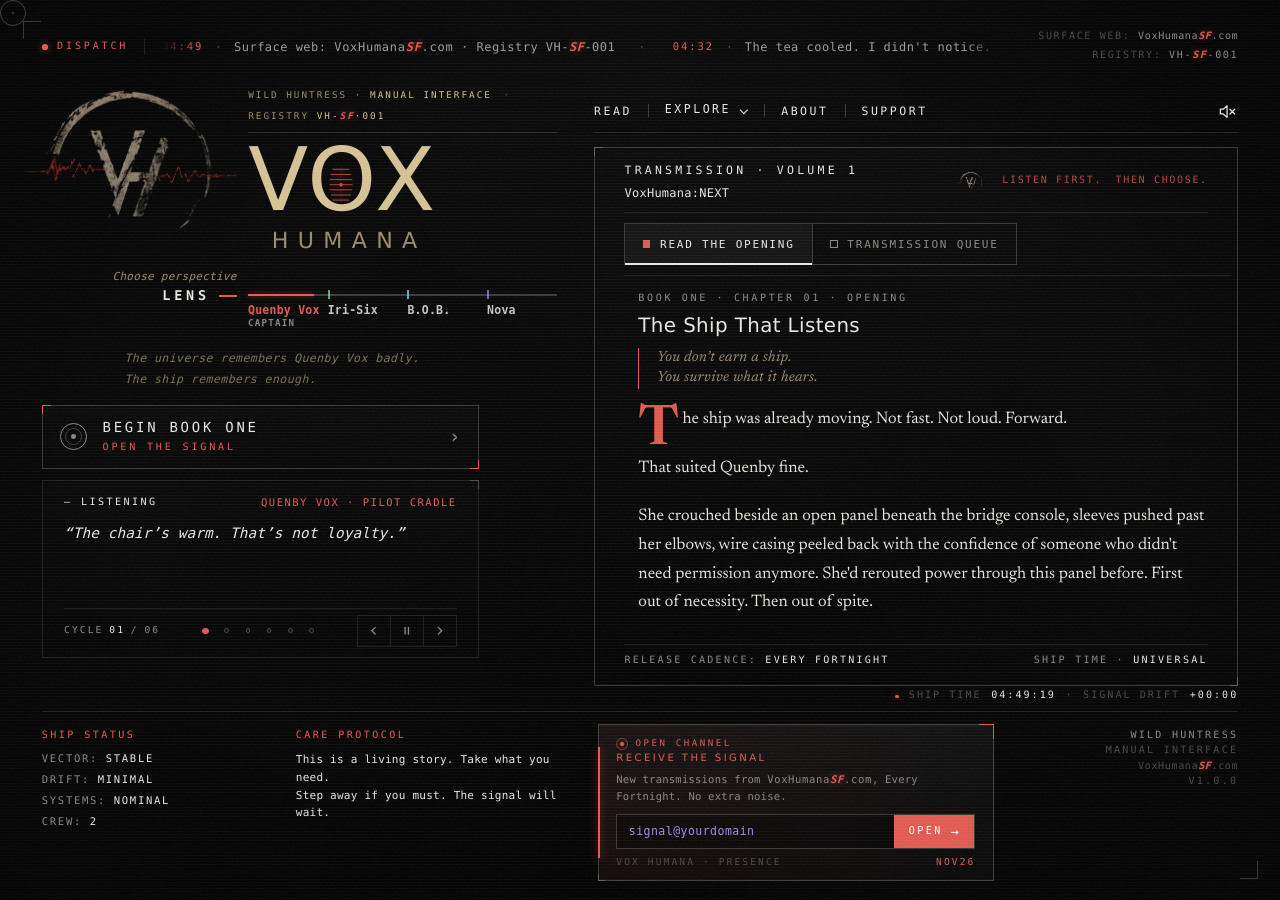
==== commit e4260702: "Index: Lens pull in the queue, lighter resting page, laptop reading space, honest sign-up - Each Len" ====
--- a/index.html
+++ b/index.html
@@ -538,6 +538,7 @@
 <span class="ar">→</span>
 </button>
 </form>
+<div aria-live="polite" class="signal-status" hidden="" id="signal-status" role="status"></div>
 <div class="ack" hidden="" id="signal-ack">— Frequency held. Signal will reach you.<br>Next release.</div>
 <div class="receive-fine">Vox Humana · Presence <b>Nov26</b></div>
 </div>
@@ -562,6 +563,10 @@
    Once it's deployed, put its address here, e.g. "https://margins.example.com/api". */
 window.VOX_MARGINS_API = window.VOX_MARGINS_API != null ? window.VOX_MARGINS_API
   : (/^(localhost|127\.0\.0\.1|\[::1\])$|\.(localhost|test)$/.test(location.hostname) ? "/margins/api" : "");
+/* Receive the Signal: the mailing-list service's form address (it receives
+   a POST with an "email" field). Empty = not connected yet; the form says
+   so instead of pretending to subscribe. */
+window.VOX_SIGNAL_ENDPOINT = window.VOX_SIGNAL_ENDPOINT || "";
 </script>
 <script src="scripts/voices.js"></script>
 <script src="scripts/memory.js"></script>
--- a/style/styles.css
+++ b/style/styles.css
@@ -164,9 +164,16 @@
 }
 
 /* Scanlines + grain overlays — applied at body level so they cover all */
+/* No blend mode: the scan lines and grain are pure white at low opacity,
+   which looks identical blended normally or with screen, but a full-screen
+   screen-blend made the browser re-blend the whole window on every frame
+   anything beneath it moved. The old vignette only dimmed these lines
+   toward the edges (under screen it couldn't darken the page), so a
+   static mask does that job instead. */
 .atmos {
   position: fixed; inset: 0; pointer-events: none; z-index: 9000;
-  mix-blend-mode: screen;
+  -webkit-mask-image: radial-gradient(ellipse at center, #000 55%, rgba(0, 0, 0, 0.45) 100%);
+  mask-image: radial-gradient(ellipse at center, #000 55%, rgba(0, 0, 0, 0.45) 100%);
   /* Contain the over-sized grain layer (inset:-50%) so its transforms
      can't register as document overflow. */
   overflow: hidden;
@@ -198,11 +205,7 @@
 }
 
 /* Vignette ring (worn edge) */
-.atmos .vignette {
-  position: absolute; inset: 0;
-  background: radial-gradient(ellipse at center, transparent 55%, rgba(0,0,0,0.55) 100%);
-  mix-blend-mode: multiply;
-}
+.atmos .vignette { display: none; } /* folded into .atmos's mask (above) */
 
 /* ─── Boot scan-in ──────────────────────────────────────────────────── */
 
@@ -2280,7 +2283,7 @@
 /* Subtle ambient — just the scan + grain, no vignette */
 .atmos-light {
   position: fixed; inset: 0; pointer-events: none; z-index: 100;
-  mix-blend-mode: screen;
+  /* white lines: same look without a full-screen blend (see .atmos) */
 }
 .atmos-light .scan {
  position: absolute;
@@ -2523,4 +2526,13 @@
 }
 
 /* ── Selection — keep it ship ──────────────────────────────────────── */
-::selection { background: var(--signal); color: #fff; }+::selection { background: var(--signal); color: #fff; }
+/* ── Resting page ──────────────────────────────────────────────────────
+   After a stretch with no input (page-chrome.js adds .is-resting), the
+   small decorative loops — pulses, pips, the seal's breath, drifting scan
+   line, blinking caret — hold still where they are, so a page left open
+   costs almost nothing. Content keeps moving (the dispatch ticker), and
+   everything resumes on the next movement, key or scroll. */
+html.is-resting *:not(.dispatch-track),
+html.is-resting *::before,
+html.is-resting *::after { animation-play-state: paused !important; }
--- a/style/home.css
+++ b/style/home.css
@@ -1571,7 +1571,7 @@
   .home .receive {
     display: grid;
     grid-template-columns: minmax(0, 1fr) minmax(200px, 260px);
-    grid-template-areas: "eyebrow form" "title form" "copy form" "fine fine";
+    grid-template-areas: "eyebrow form" "title form" "copy form" "status status" "fine fine";
     column-gap: 18px; align-items: center;
     margin-top: -4px; padding: 12px 18px 10px;
   }
@@ -1602,7 +1602,7 @@
     grid-template-columns: minmax(0, 0.8fr) minmax(0, 1.3fr) minmax(0, 1.8fr) minmax(0, 0.6fr);
     padding-top: 12px;
   }
-  .home .receive { grid-template-areas: "title form" "copy form" "fine fine"; padding: 10px 16px 8px; }
+  .home .receive { grid-template-areas: "title form" "copy form" "status status" "fine fine"; padding: 10px 16px 8px; }
   .home .receive-eyebrow { display: none; }
   .home .brandfoot { line-height: 1.45; }
   .home .brand-hero { margin-bottom: 12px; line-height: 1.6; }
@@ -1619,3 +1619,65 @@
   position: absolute; left: auto; right: 0; bottom: calc(100% + 8px);
   white-space: nowrap;
 }
+
+/* READ THE OPENING: the epigraph is each Lens's chapter 01 line (home.js),
+   one or two lines long — reserve two so switching never moves the text. */
+.home .op-epigraph { min-height: 2lh; }
+
+/* ── 15. Perspective pull in the Transmission queue ────────────────────
+   Like everything else that changes with the Lens, each row's own line
+   carries the character's colour: the divider beside the chapter number
+   turns that colour and the line beneath the title takes a softened tint
+   with a faint glow. Titles (the same under every Lens) stay ink. */
+.home .q-num { border-right-color: color-mix(in srgb, var(--signal) 60%, transparent); transition: border-color 0.4s ease; }
+.home .q-sub {
+  color: color-mix(in srgb, var(--signal) 58%, var(--ink));
+  text-shadow: 0 0 14px color-mix(in srgb, var(--signal) 28%, transparent);
+  transition: color 0.4s ease, text-shadow 0.4s ease;
+}
+.home .q-row:hover .q-sub { color: color-mix(in srgb, var(--signal) 78%, var(--ink)); }
+
+/* ── 16. Receive the Signal: stacks when its column is narrow ───────────
+   (laptop widths) so the description never squeezes into a thin column
+   beside the form; status line for honest send feedback. */
+@media (min-width: 1080px) {
+  .home .bottombar > .col:has(.receive) { container-type: inline-size; }
+}
+@container (max-width: 560px) {
+  .home .receive {
+    grid-template-columns: minmax(0, 1fr);
+    grid-template-areas: "eyebrow" "title" "copy" "form" "status" "fine";
+    row-gap: 0;
+  }
+  .home .receive p { margin-bottom: 8px; }
+  .home .receive .field { width: 100%; }
+}
+.home .signal-status {
+  grid-area: status;
+  margin: 8px 0 0;
+  font-size: 10.5px; line-height: 1.5; letter-spacing: 0.04em;
+  color: var(--ink-dim);
+}
+.home .signal-status[data-kind="error"] { color: var(--signal); }
+.home .signal-status[hidden] { display: none; }
+
+/* ── 17. Shorter desktop windows: more of the panel for reading ─────────
+   The panel's own chrome and the chapter header tighten so the opening's
+   first lines sit higher; nothing is removed. */
+@media (min-width: 1080px) and (max-height: 1000px) {
+  .home .queue { padding-top: 14px; }
+  .home .queue-head { padding-bottom: 10px; }
+  .home .panel-switch { margin-top: 10px; }
+  .home .panel-view { margin-top: 10px; }
+  .home .opening { padding-top: 16px; }
+  .home .op-kicker { margin-bottom: 8px; }
+  .home .op-title { margin-bottom: 10px; font-size: clamp(20px, 3.4cqi, 26px); }
+  .home .op-epigraph { margin-bottom: 18px; font-size: 15.5px; line-height: 1.4; }
+  .home .queue-foot { margin-top: 10px; padding-top: 8px; }
+}
+/* Ship Status reads in two columns only where the footer has room; on
+   laptop widths it stacks (the Receive card stays the tallest column, so
+   the footer doesn't grow). */
+@media (min-width: 1080px) and (max-width: 1499px) {
+  .home .bottombar > .col:first-child { grid-template-columns: max-content; }
+}
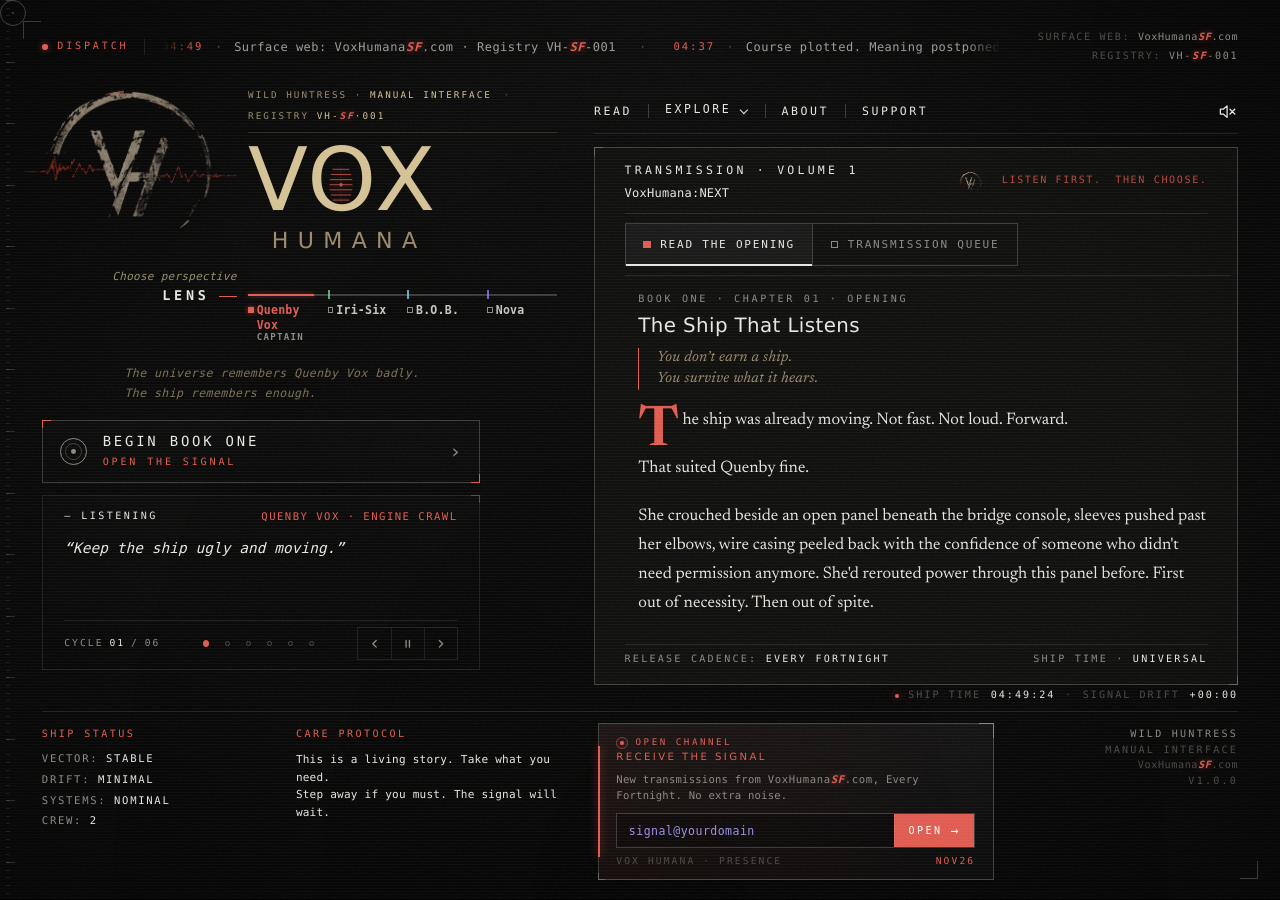
==== commit 137a8255: "Index: square Lens markers; tonal panel, edge ruler, warmer grain Also brings over the earlier round" ====
--- a/index.html
+++ b/index.html
@@ -1,6 +1,6 @@
 <!DOCTYPE html>
 
-<html lang="en">
+<html data-bg="1 3 4" lang="en">
 <head>
 <meta charset="utf-8"/>
 <meta content="width=device-width, initial-scale=1" name="viewport"/>
@@ -19,7 +19,7 @@
 <link href="style/home.css" rel="stylesheet"/>
 <noscript><style>#panel-queue[hidden]{display:block!important}.panel-switch{display:none!important}</style></noscript>
 </head>
-<body class="home" data-ambiance-no-control="" data-lens-variant="rail-identity">
+<body class="home" data-ambiance-no-control="" data-lens-mark="3" data-lens-variant="rail-identity">
 <!-- ── Atmospherics — scanlines, grain, vignette ─────────────────────── -->
 <div class="atmos">
 <div class="scan"></div>
@@ -180,6 +180,14 @@
 <div class="cta-arrow">›</div>
 </div>
 </a>
+<!-- Continue reading: shown only when this device has a saved place (scripts/reading-progress.js). -->
+<div class="resume" hidden="" id="resume">
+<a class="resume-link" data-resume-link="" href="#">
+<span class="resume-top"><span class="resume-k">Continue reading</span><span class="resume-ch" data-resume-ch=""></span></span>
+<span class="resume-line"><span class="resume-from" data-resume-from=""></span><span class="resume-note">saved on this device only</span></span>
+<span aria-hidden="true" class="resume-ar">›</span>
+</a>
+</div>
 <!-- Captain's Dispatch — articles are GENERATED from scripts/voices.js by
                home.js (buildCaptainArticles). To edit copy for a character,
                edit that character's `dispatch` block in voices.js. This host
@@ -574,6 +582,7 @@
 <script src="scripts/page-chrome.js"></script>
 <script src="scripts/perspective-selector.js"></script>
 <script src="scripts/home.js"></script>
+<script src="scripts/reading-progress.js"></script>
 <script src="scripts/home-interface.js"></script>
 <script src="scripts/lens-variants.js"></script>
 <!-- ── Atmospherics — sound mixer ─────────────────────── -->
--- a/style/home.css
+++ b/style/home.css
@@ -1681,3 +1681,135 @@
 @media (min-width: 1080px) and (max-width: 1499px) {
   .home .bottombar > .col:first-child { grid-template-columns: max-content; }
 }
+
+/* ── 18. Lens station markers. index.html sets <body data-lens-mark="3">
+   (the status pip). On local hosts ?mark=1..4 previews the others and
+   ?mark=0 the original display-font initial (no attribute).
+     1 · channel number 01–04, lit like an annunciator legend when selected
+     2 · initial in Space Mono (its I has serifs, so it reads as a letter)
+     3 · status pip: hollow square, filled in the character's colour
+     4 · bracketed initial [Q], brackets take the colour when selected
+   Unlike the default, every option stays visible on narrow rails. */
+body[data-lens-mark] .lr-ini {
+  align-self: start; margin-top: 2px; padding: 2px 3px 1px;
+  font-family: var(--mono); font-weight: 700; font-size: 10px; line-height: 1;
+  letter-spacing: 0; color: var(--ink-dim); border-radius: 1px;
+  transition: color 0.15s ease, background 0.15s ease, border-color 0.15s ease;
+}
+body[data-lens-mark] .lr-item:hover .lr-ini,
+body[data-lens-mark] .lr-item:focus-visible .lr-ini { color: var(--c); }
+body[data-lens-mark="1"] .lr-item.on .lr-ini,
+body[data-lens-mark="2"] .lr-item.on .lr-ini { background: var(--c); color: #060606; }
+body[data-lens-mark="3"] .lr-ini {
+  box-sizing: border-box; width: 7px; height: 7px; padding: 0; margin-top: 5px;
+  border: 1px solid var(--ink-dim); border-radius: 0;
+}
+body[data-lens-mark="3"] .lr-item:hover .lr-ini,
+body[data-lens-mark="3"] .lr-item:focus-visible .lr-ini { border-color: var(--c); }
+body[data-lens-mark="3"] .lr-item.on .lr-ini {
+  border-color: var(--c); background: var(--c);
+  box-shadow: 0 0 5px color-mix(in srgb, var(--c) 60%, transparent);
+}
+body[data-lens-mark="4"] .lr-ini { padding: 2px 0 1px; letter-spacing: -0.04em; }
+body[data-lens-mark="4"] .lr-item.on .lr-ini { color: var(--c); }
+@container (max-width: 400px) {
+  body[data-lens-mark] .lr--identity .lr-item { grid-template-columns: auto minmax(0, 1fr); grid-template-areas: "mark mark" "ini text"; }
+  body[data-lens-mark] .lr--identity .lr-line .lr-item { column-gap: 4px; }
+  body[data-lens-mark] .lr--identity .lr-ini { display: block; font-size: 9px; padding: 2px 2px 1px; }
+  body[data-lens-mark="3"] .lr--identity .lr-ini { padding: 0; }
+  body[data-lens-mark="4"] .lr--identity .lr-ini { padding: 2px 0 1px; }
+}
+/* Phones: a hair smaller and closer, and names may use the gap after
+   their station, so "Quenby Vox" keeps one line. */
+@container (max-width: 350px) {
+  body[data-lens-mark] .lr--identity .lr-line .lr-item { column-gap: 3px; }
+  body[data-lens-mark] .lr--identity .lr-line .lr-text { margin-right: -13px; }
+  body[data-lens-mark] .lr--identity .lr-ini { font-size: 8px; padding: 2px 1px 1px; }
+  body[data-lens-mark="3"] .lr--identity .lr-ini { width: 6px; height: 6px; padding: 0; margin-top: 4px; }
+  body[data-lens-mark="4"] .lr--identity .lr-ini { padding: 2px 0 1px; }
+  body[data-lens-mark] .lr--identity .lr-z { display: none; }
+  body[data-lens-mark] .lr--identity .lr-b { margin: 0 -1.5px; }
+}
+
+/* ── 19. Continue reading (returning readers only; reading-progress.js) ──
+   A compact two-line entrance under Begin Book One: the chapter, then
+   where the reader stopped and that the place lives on this device. */
+.home .resume { margin-top: 8px; max-width: min(100%, 35rem); }
+.home .resume[hidden] { display: none; }
+.home .resume-link {
+  display: grid; grid-template-columns: minmax(0, 1fr) auto; column-gap: 14px; align-items: center;
+  padding: 7px 14px;
+  border-left: 2px solid var(--signal);
+  background: linear-gradient(90deg, color-mix(in srgb, var(--signal) 7%, transparent), transparent 70%);
+  color: var(--ink); text-decoration: none;
+  transition: background 0.2s ease;
+}
+.home .resume-link:hover,
+.home .resume-link:focus-visible { background: linear-gradient(90deg, color-mix(in srgb, var(--signal) 13%, transparent), transparent 80%); }
+.home .resume-link:focus-visible { outline: 1px solid var(--signal); outline-offset: 2px; }
+.home .resume-top,
+.home .resume-line { grid-column: 1; min-width: 0; display: flex; align-items: baseline; gap: 10px; white-space: nowrap; overflow: hidden; }
+.home .resume-line { margin-top: 2px; }
+.home .resume-k { flex: none; font-size: 9.5px; letter-spacing: 0.26em; text-transform: uppercase; color: var(--signal); }
+.home .resume-ch { min-width: 0; overflow: hidden; text-overflow: ellipsis; font-size: 11px; letter-spacing: 0.14em; text-transform: uppercase; }
+.home .resume-from { min-width: 0; overflow: hidden; text-overflow: ellipsis; font-size: 11px; font-style: italic; color: var(--ink-dim); }
+.home .resume-from:empty { display: none; }
+.home .resume-note { flex: none; font-size: 9.5px; letter-spacing: 0.06em; color: var(--ink-faint); }
+.home .resume-from:not(:empty) + .resume-note::before { content: "\00B7  "; }
+.home .resume-ar { grid-column: 2; grid-row: 1 / span 2; font-size: 18px; color: var(--ink-dim); }
+
+/* ── 20. Background layers. index.html chooses them on <html data-bg>:
+   the default is "1 3 4" (tonal panel, edge ruler, warmer grain). On
+   local hosts ?bg= previews others (e.g. ?bg=2, ?bg=13, ?bg=0 for none).
+   All static, existing palette, nothing placed under the prose.
+     1 · tonal zoning: the reading panel one flat step lighter
+     2 · registration marks + a small registry title block in the margin
+     3 · a measuring ruler down the left edge of the frame
+     4 · warmer, finer grain */
+html[data-bg~="1"] .home .queue { background: #0c0c0b; }
+
+html[data-bg~="2"] .home .hull::before {
+  content: ""; position: absolute; inset: 0; pointer-events: none; z-index: 1;
+  --x: url("data:image/svg+xml;utf8,<svg xmlns='http://www.w3.org/2000/svg' width='11' height='11'><path d='M5.5 0v11M0 5.5h11' stroke='rgb(232,230,225)' stroke-opacity='0.16'/></svg>");
+  background:
+    var(--x) no-repeat right 30px top 30px,
+    var(--x) no-repeat left 30px bottom 30px,
+    var(--x) no-repeat 50% 14px,
+    var(--x) no-repeat 50% calc(100% - 14px);
+}
+html[data-bg~="2"] .home .hull::after {
+  content: "REGISTRY VH-SF·001  ·  MANUAL INTERFACE";
+  position: absolute; left: 56px; bottom: 7px; pointer-events: none; z-index: 1;
+  font: 700 8px/1 var(--mono); letter-spacing: 0.22em; white-space: pre;
+  color: rgba(232, 230, 225, 0.2);
+}
+
+html[data-bg~="3"] .home .hull::before {
+  content: ""; position: absolute; top: 0; bottom: 0; left: 6px; width: 10px;
+  pointer-events: none; z-index: 1;
+  background:
+    repeating-linear-gradient(to bottom, rgba(232, 230, 225, 0.16) 0 1px, transparent 1px 64px) 0 0 / 10px 100% no-repeat,
+    repeating-linear-gradient(to bottom, rgba(232, 230, 225, 0.09) 0 1px, transparent 1px 8px) 0 0 / 4px 100% no-repeat;
+}
+
+/* Narrow screens have a slim margin: the ruler moves to the edge and
+   shortens, leaving clear space before the content. */
+@media (max-width: 720px) {
+  html[data-bg~="3"] .home .hull::before { left: 2px; width: 7px; background-size: 7px 100%, 3px 100%; }
+}
+
+html[data-bg~="4"] .atmos .grain {
+  background-image: url("data:image/svg+xml;utf8,<svg xmlns='http://www.w3.org/2000/svg' width='240' height='240'><filter id='n'><feTurbulence type='fractalNoise' baseFrequency='1.1' numOctaves='2' stitchTiles='stitch'/><feColorMatrix values='0 0 0 0 0.91  0 0 0 0 0.86  0 0 0 0 0.74  0 0 0 0.6 0'/></filter><rect width='100%25' height='100%25' filter='url(%23n)'/></svg>");
+  opacity: 0.085;
+}
+
+/* Long names wrap within their own station instead of running into the
+   next one (the shared narrow-rail rule keeps names on one line). */
+.home .lr--identity .lr-name { white-space: normal; overflow-wrap: anywhere; }
+@container (max-width: 400px) {
+  .home .lr--identity .lr-name { white-space: normal; overflow-wrap: anywhere; }
+}
+/* …but give names the empty gap after their station first, so the real
+   names keep one line (as before) and only genuinely long ones wrap. */
+.home .lr--identity .lr-item { column-gap: 6px; }
+.home .lr--identity .lr-text { margin-right: -12px; }
